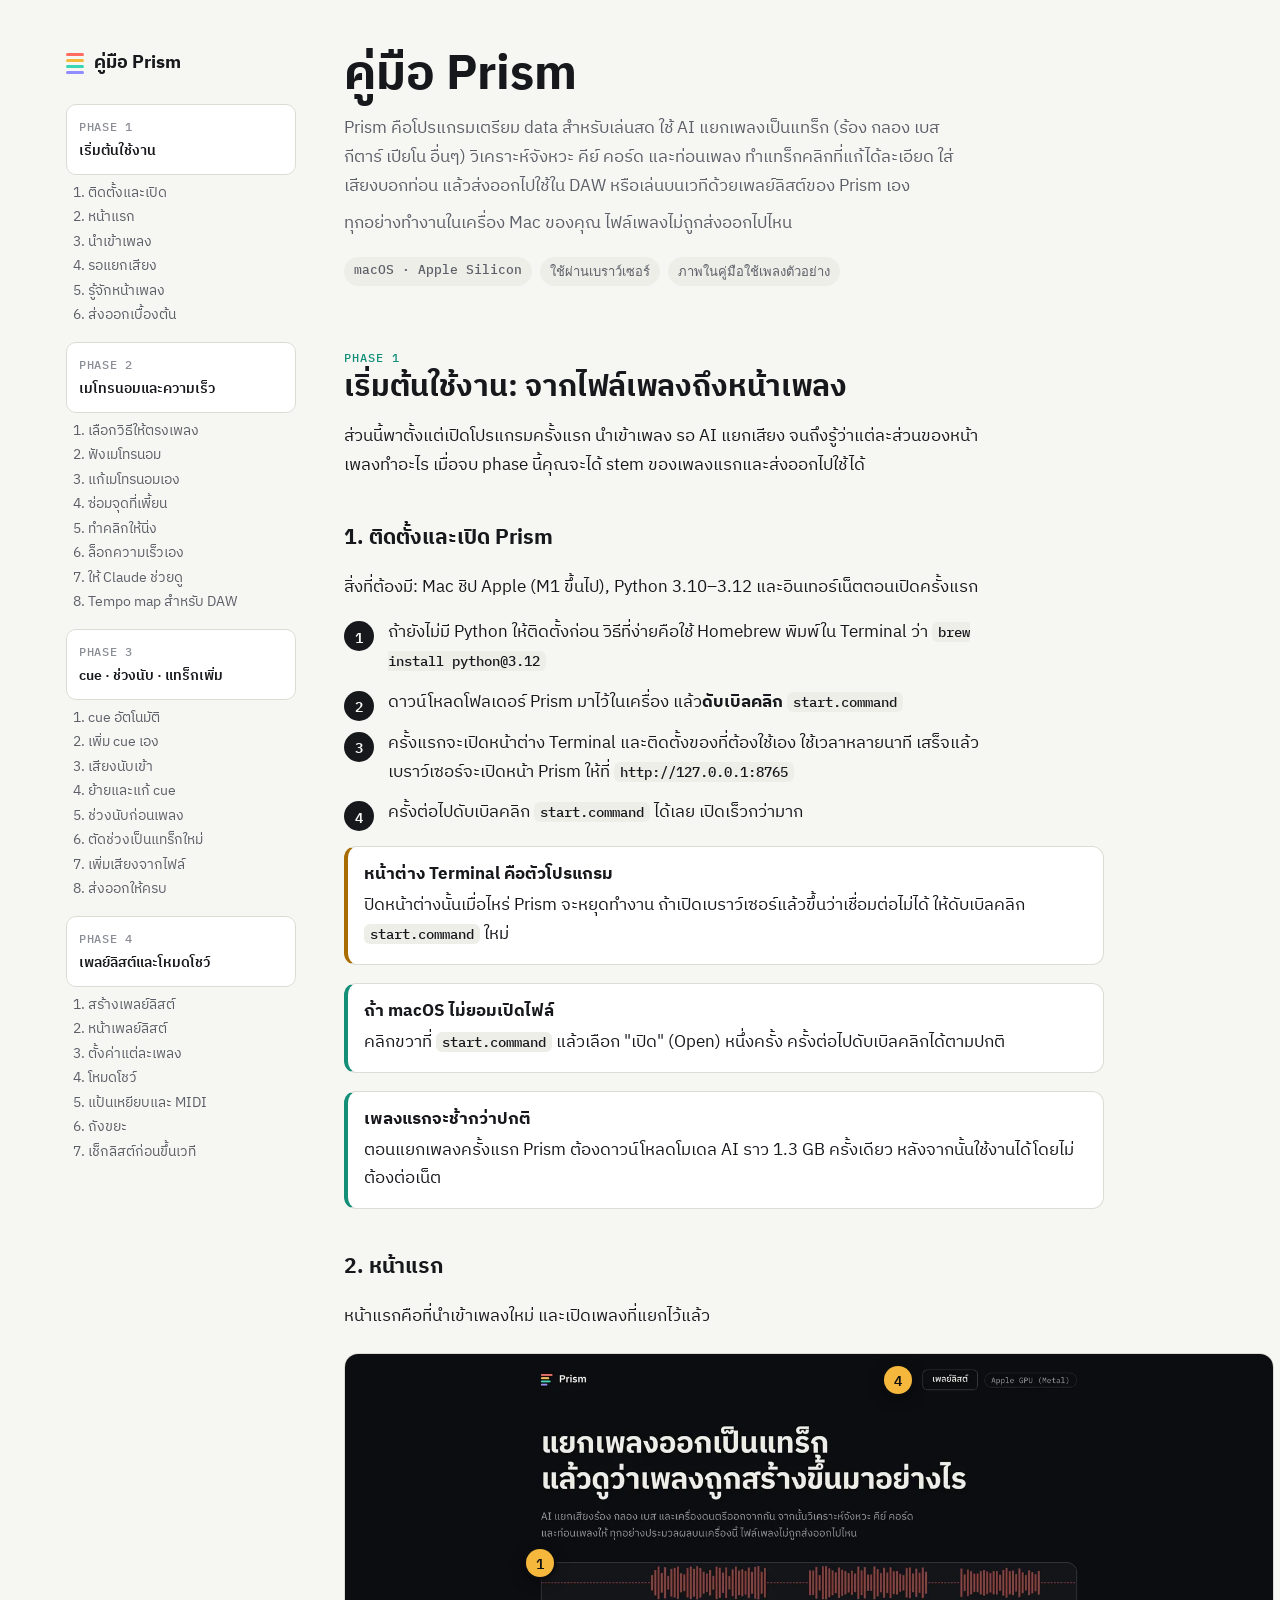
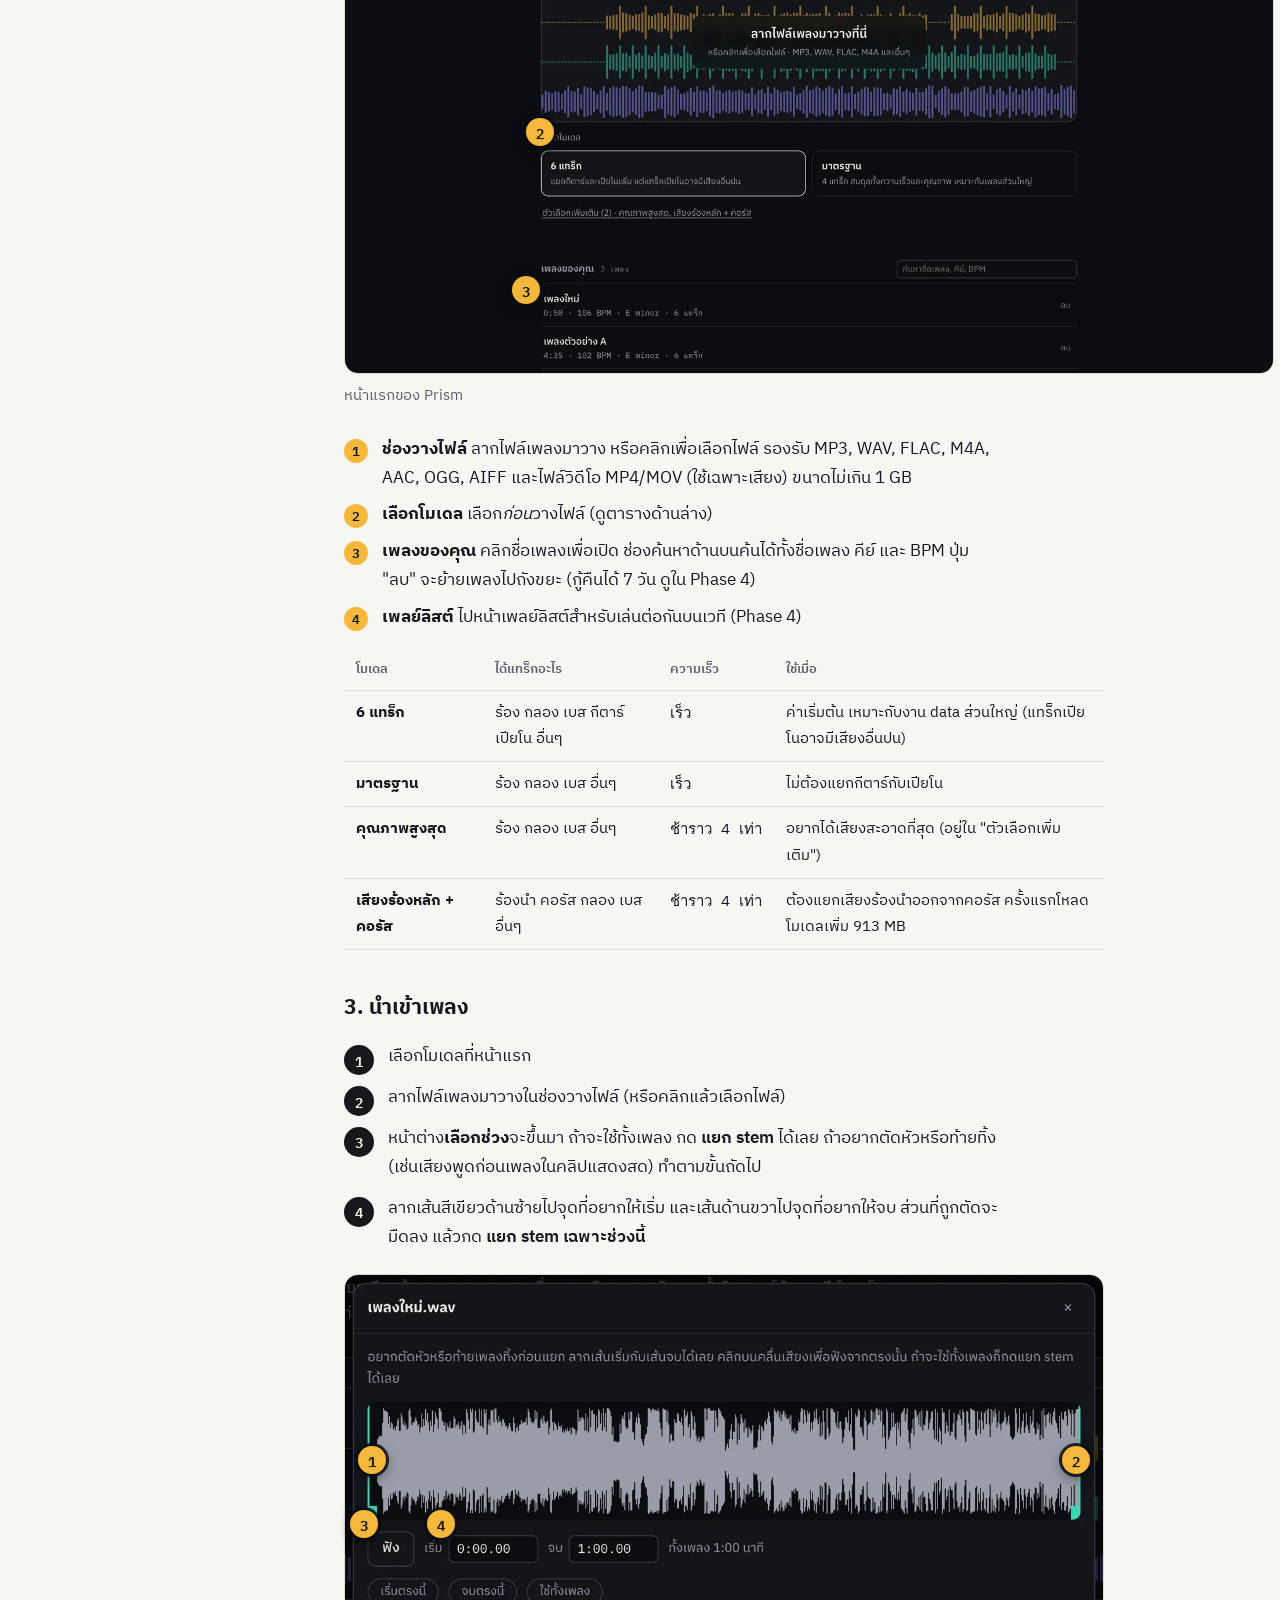
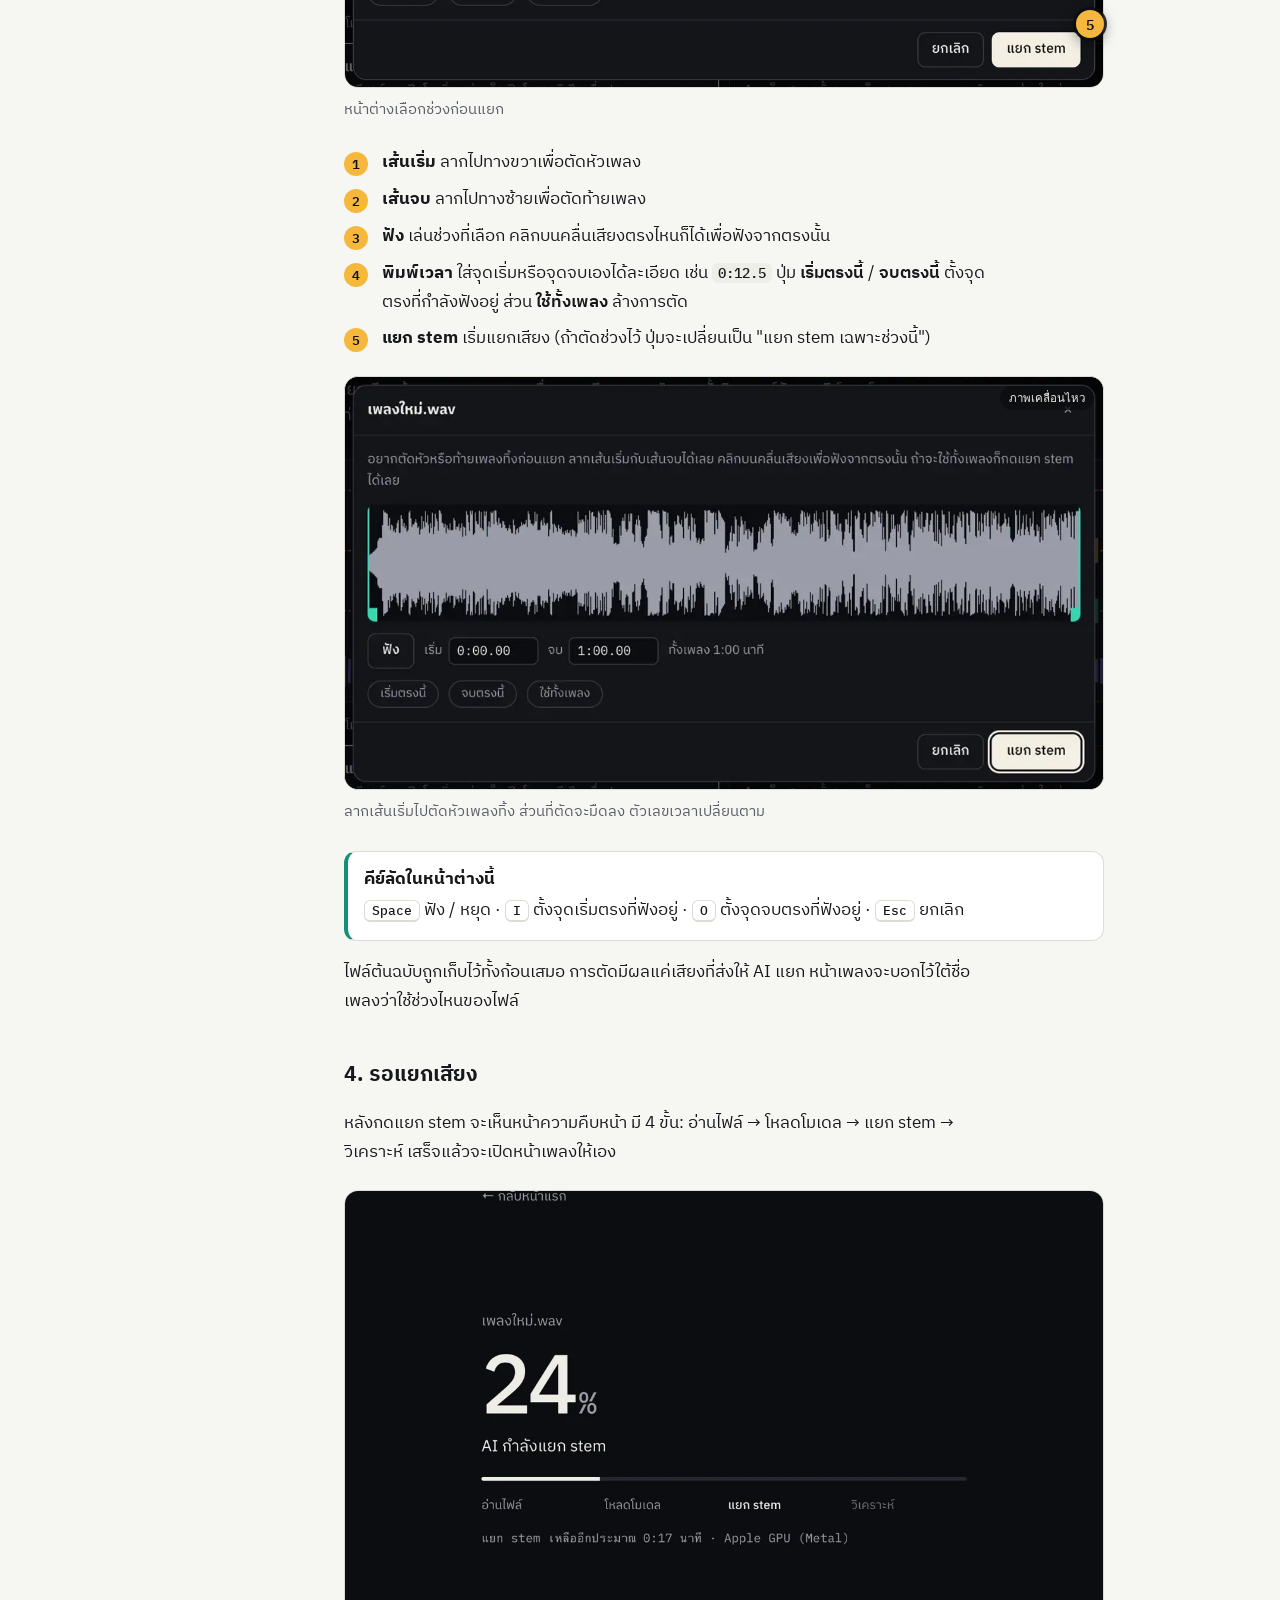
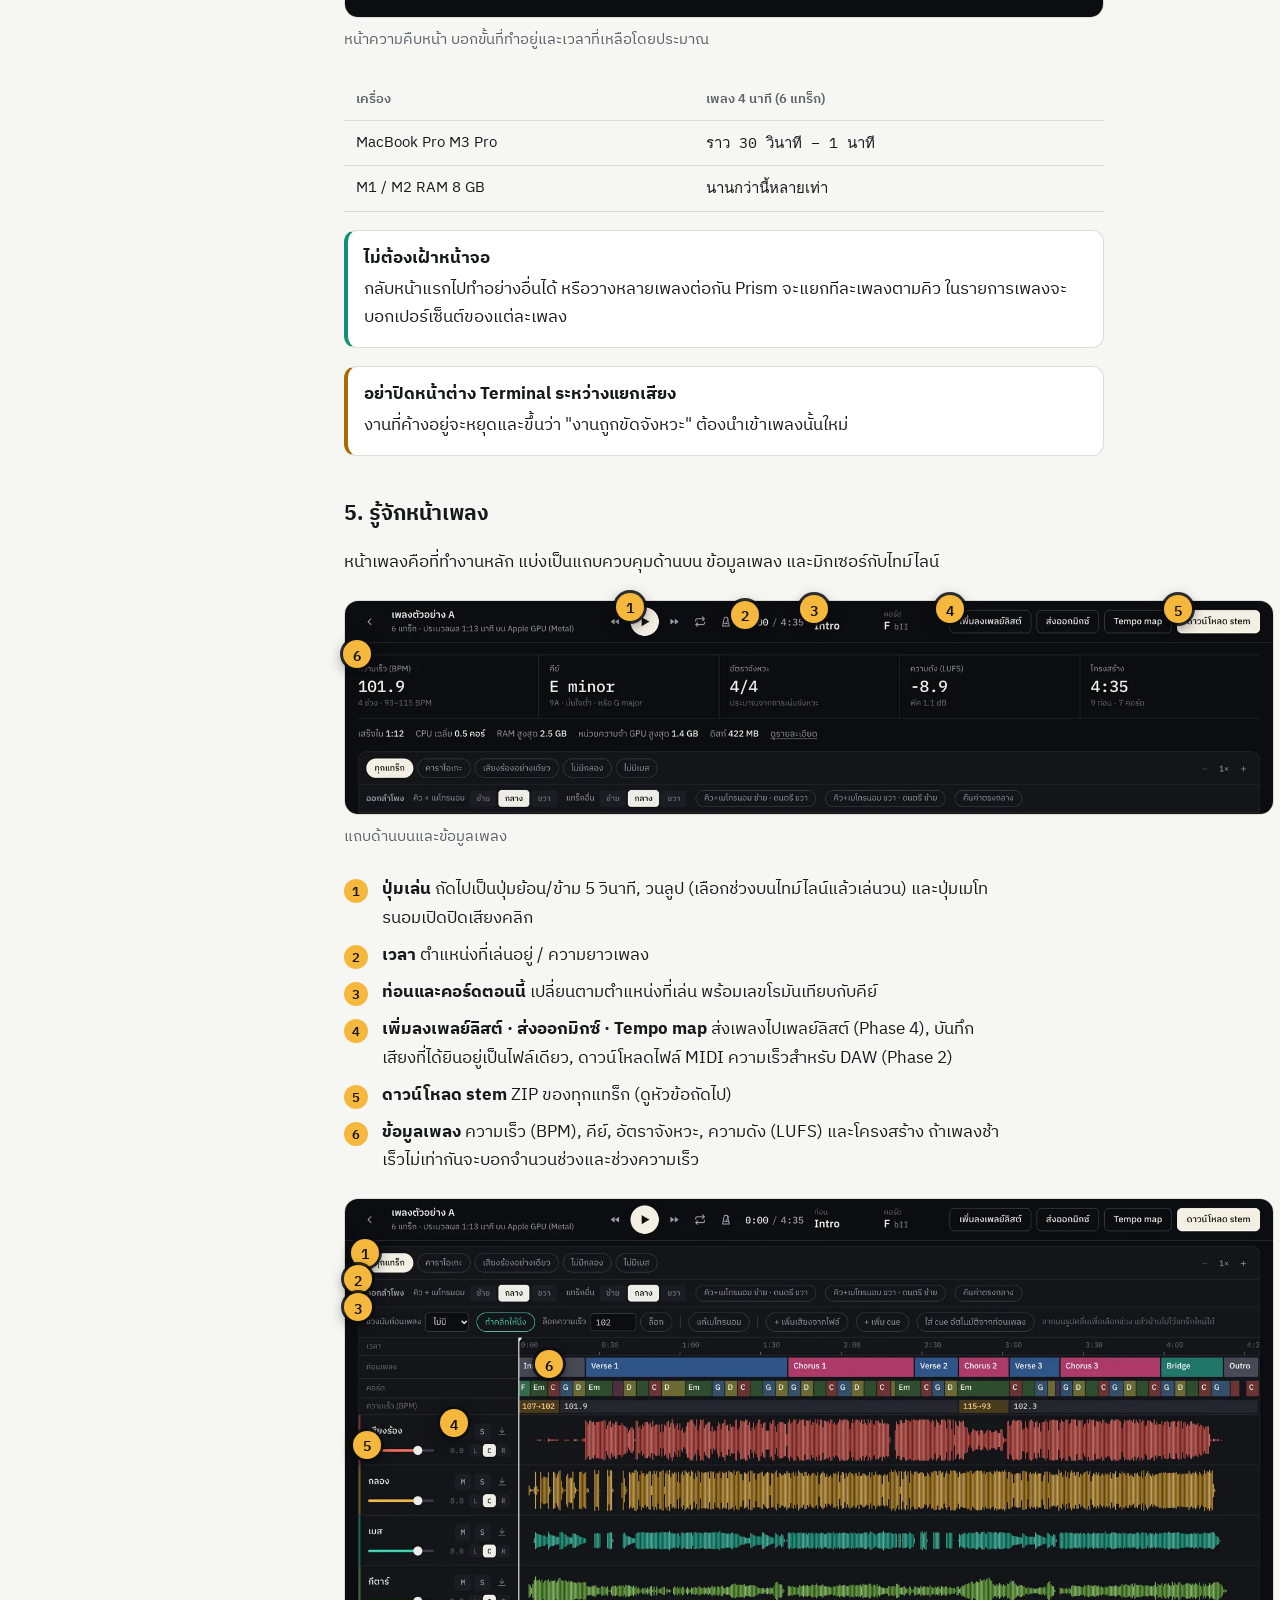
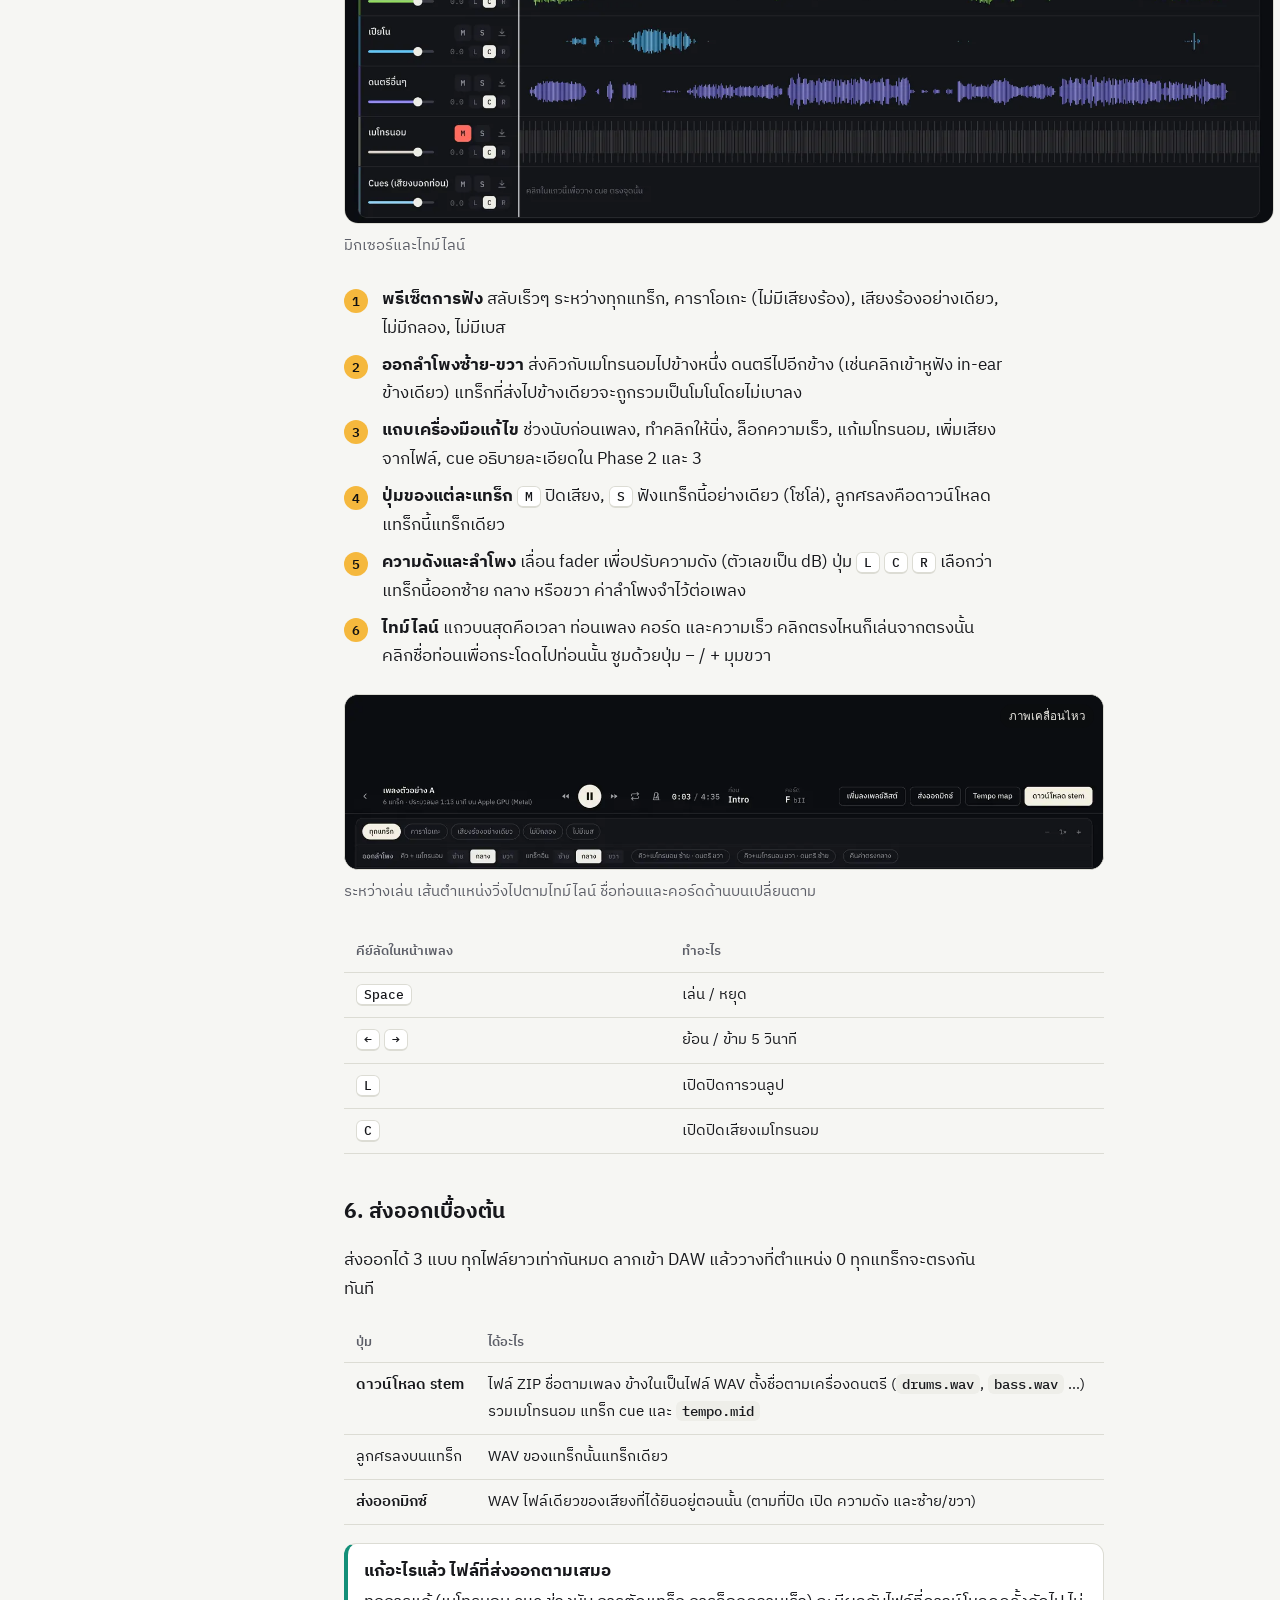
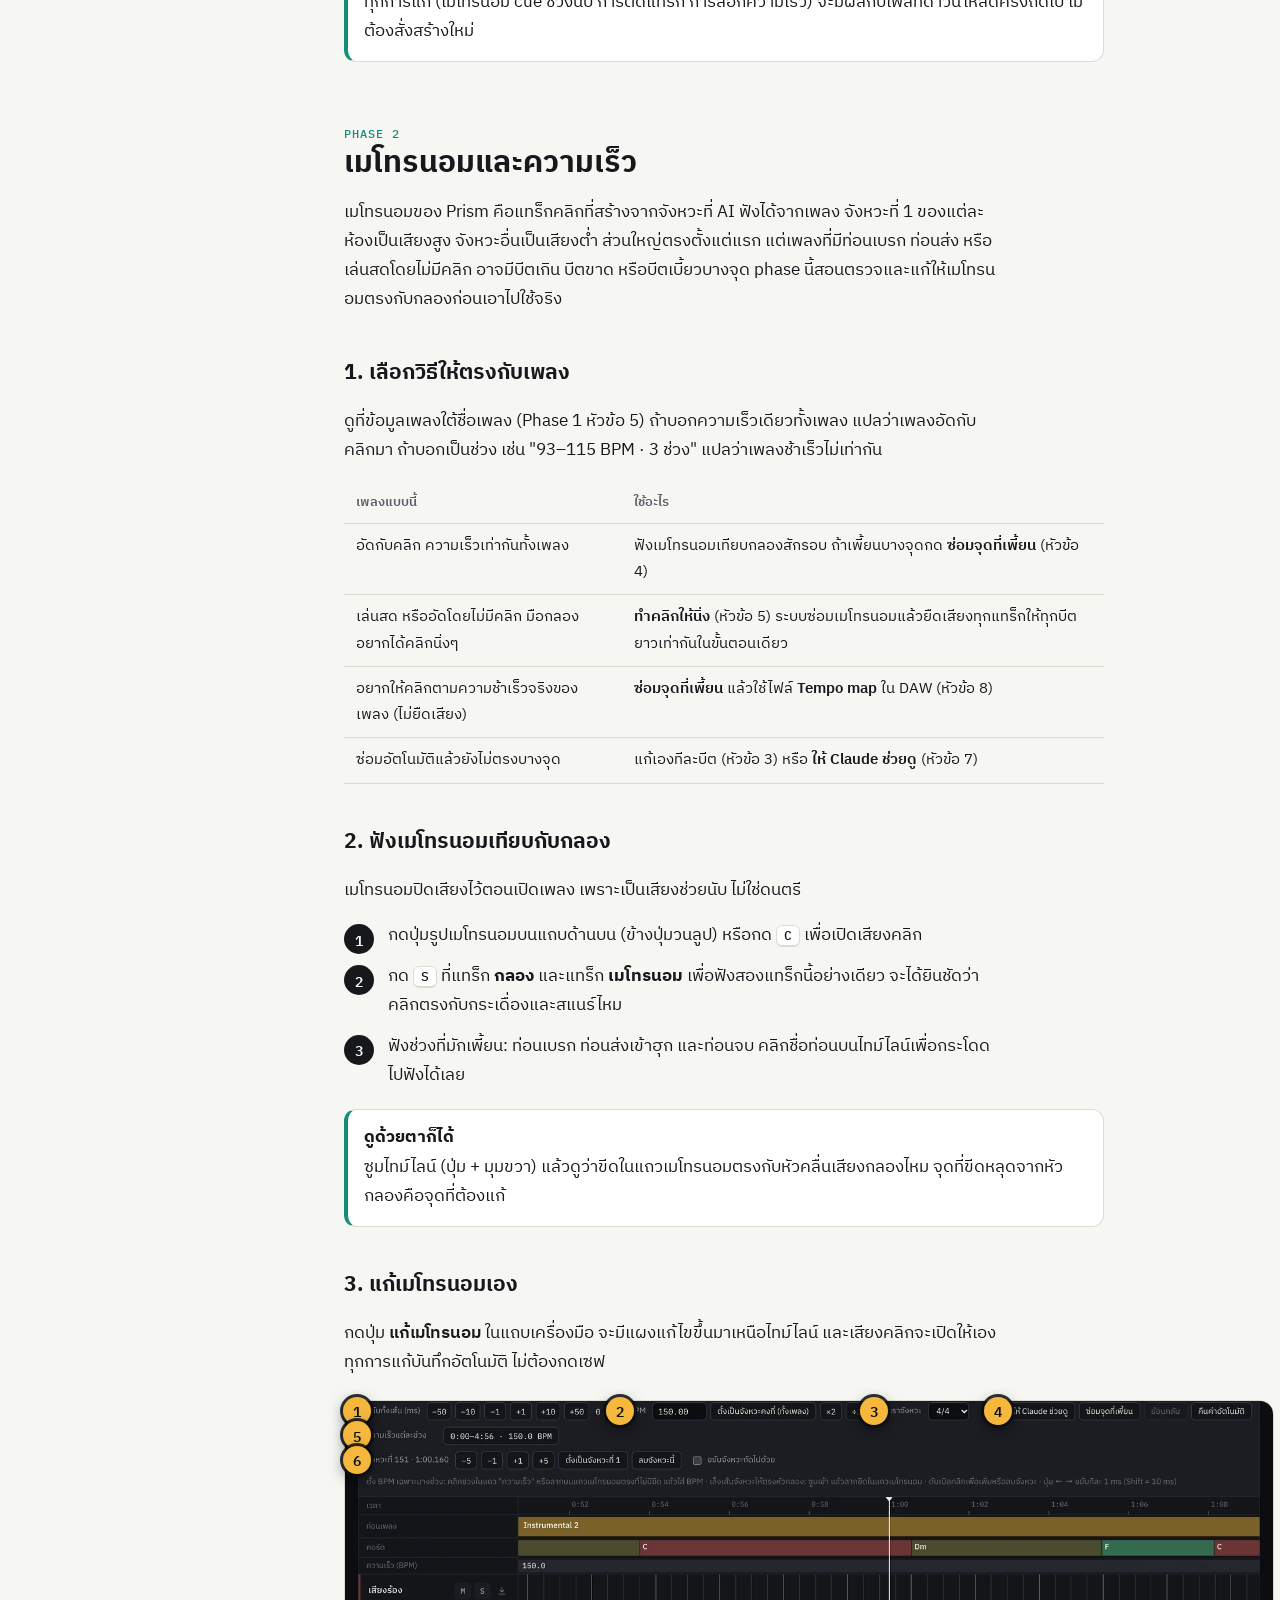
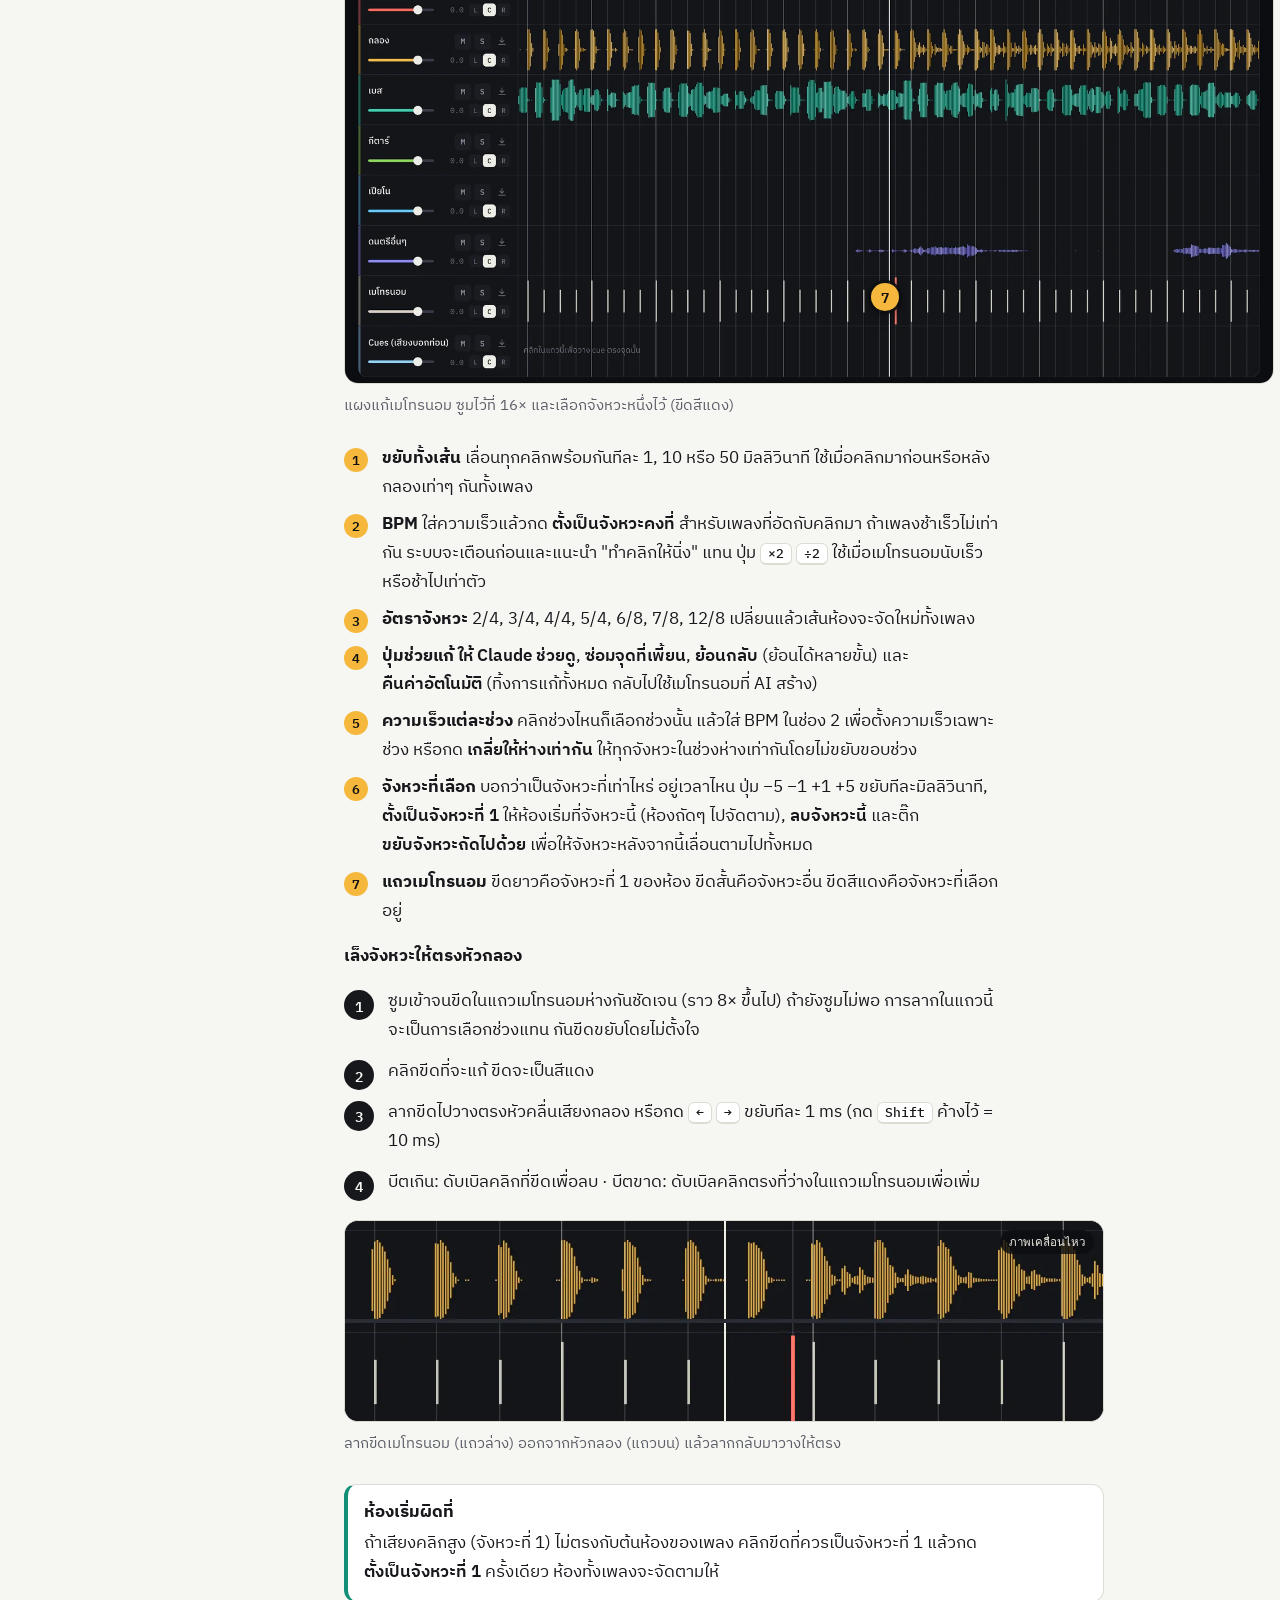
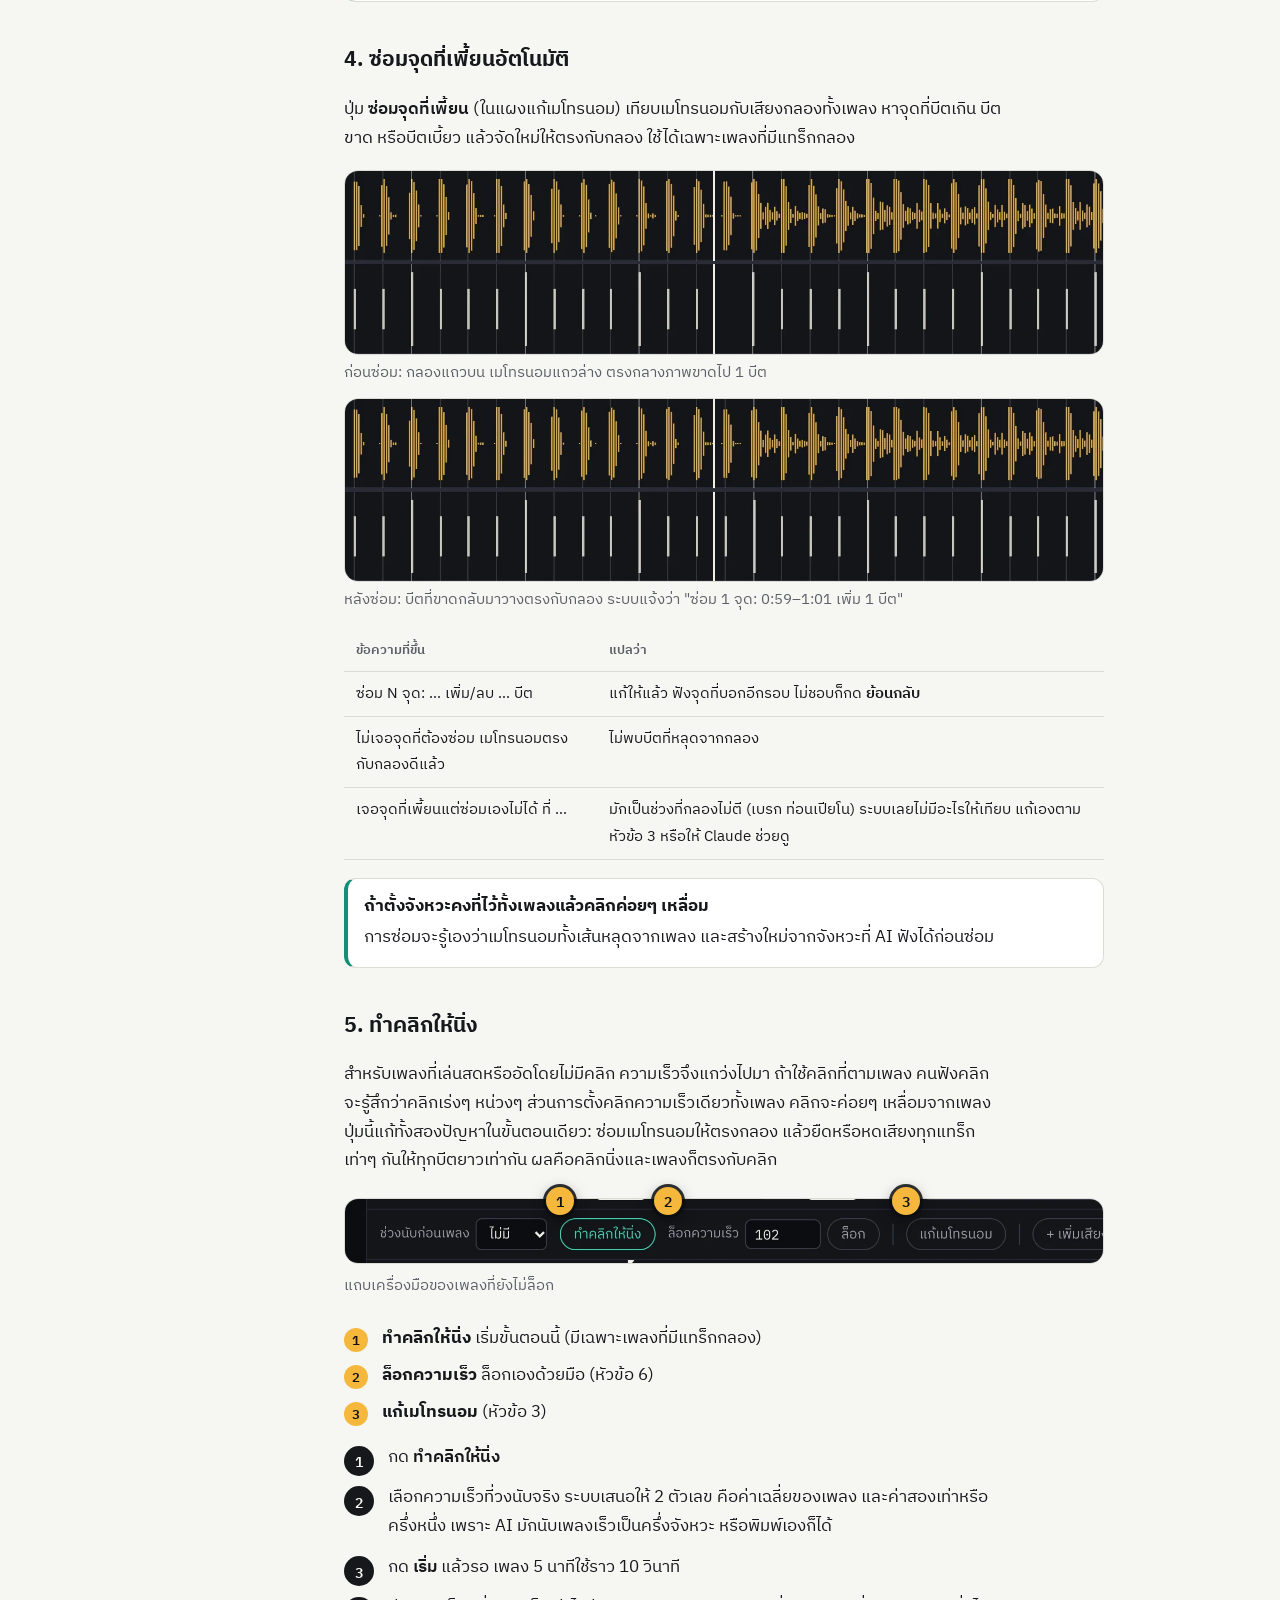
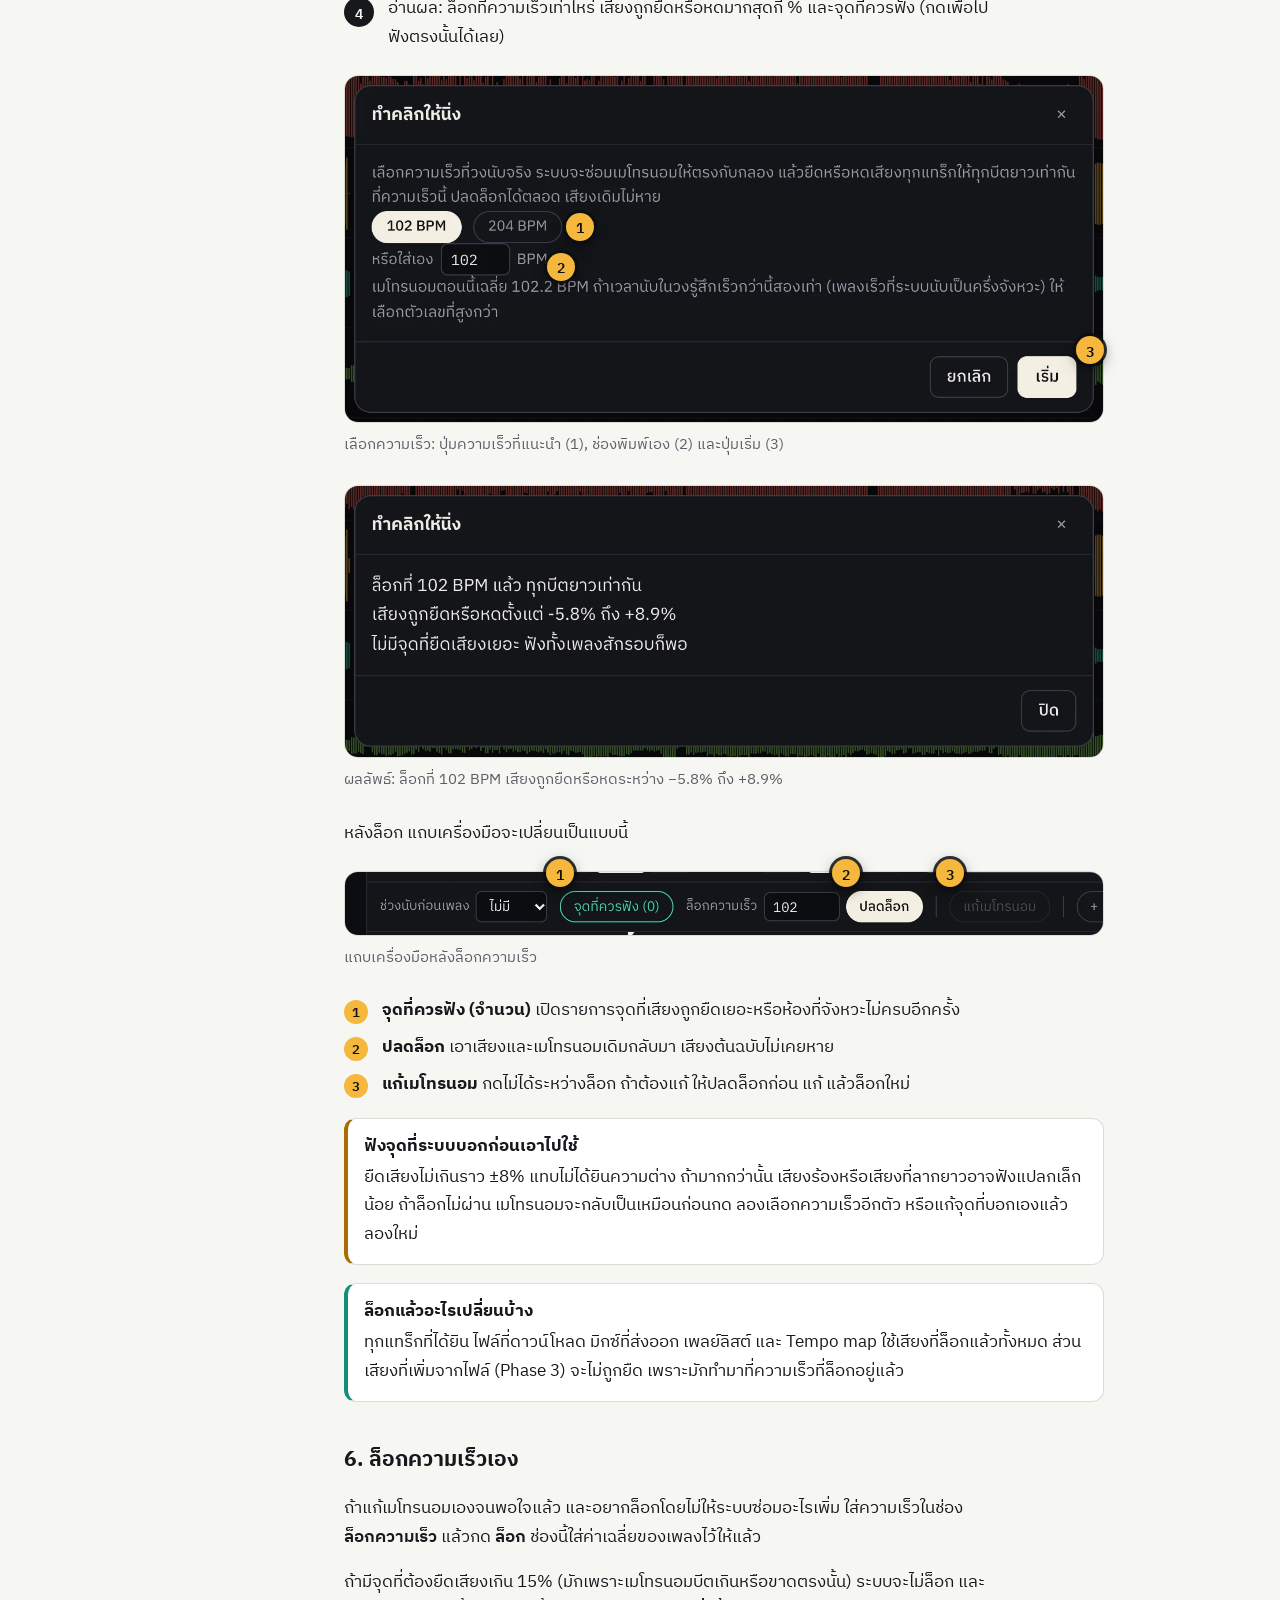
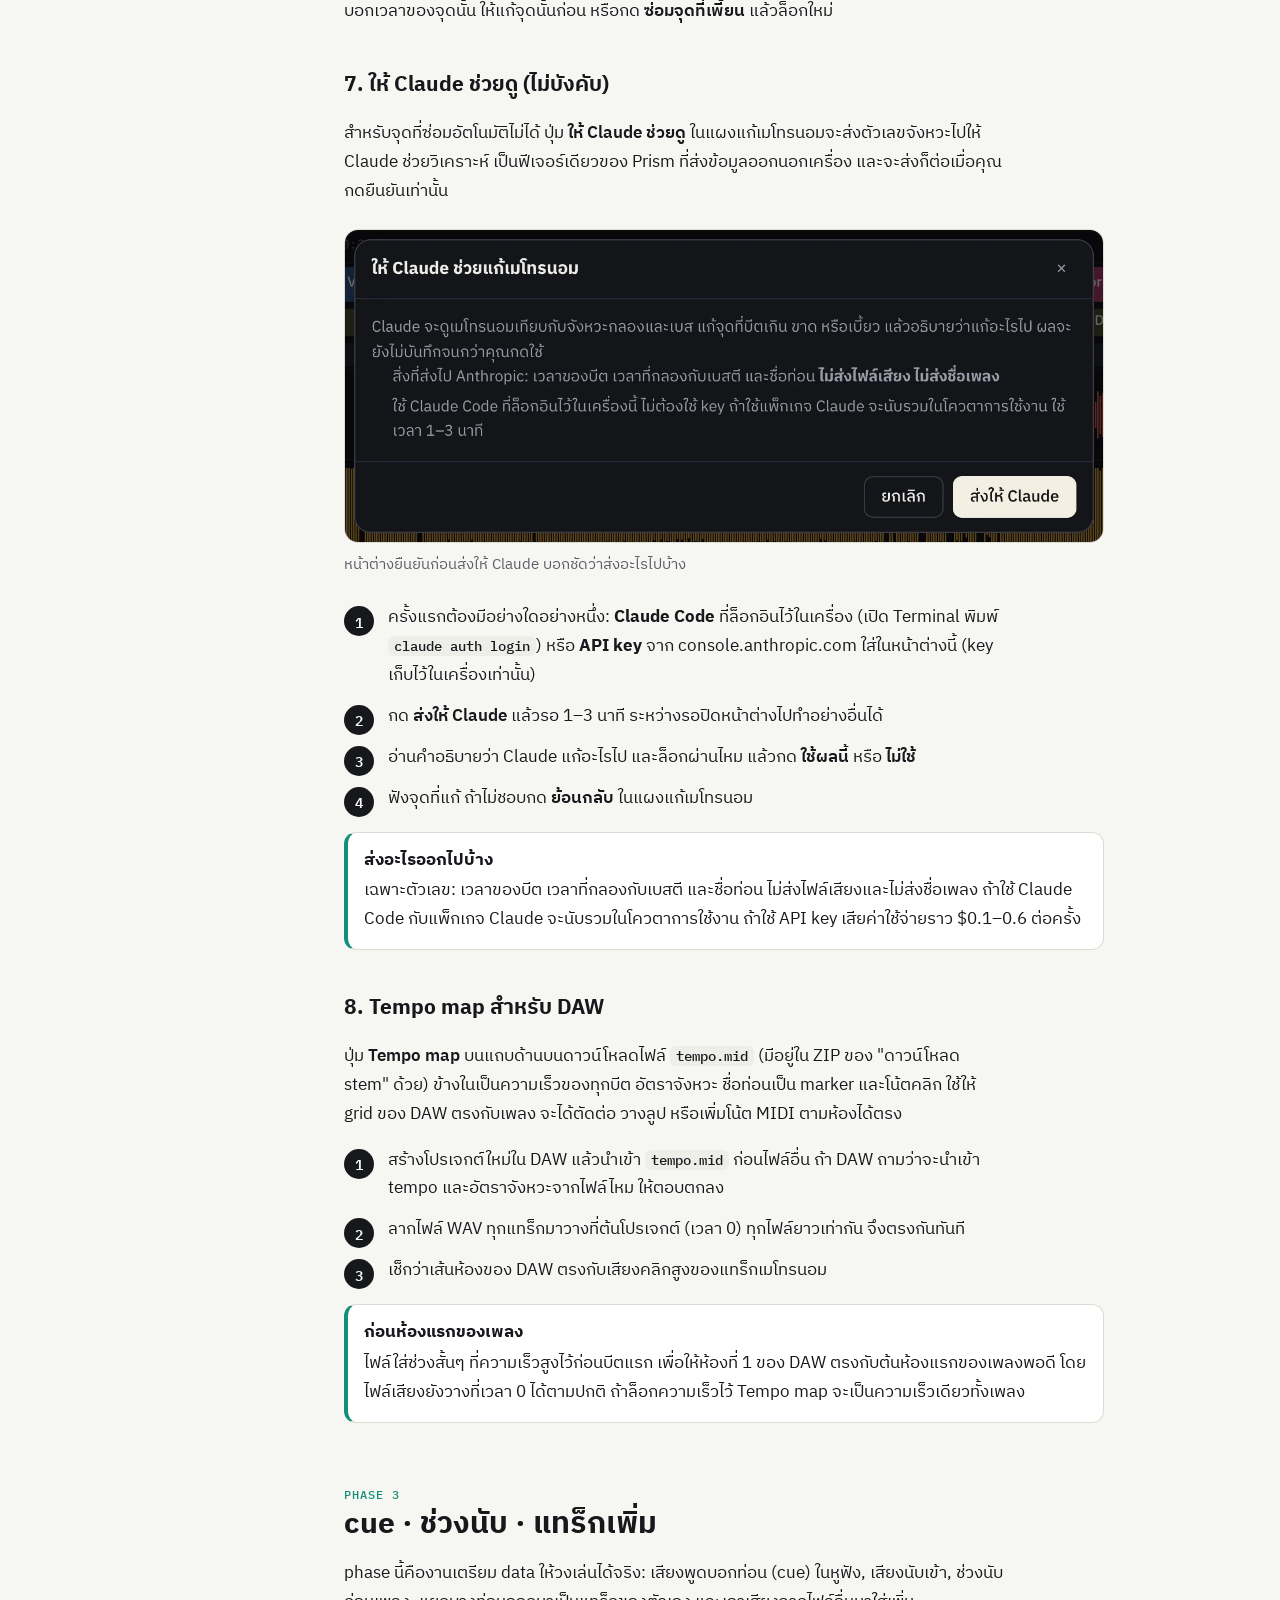
==== docs/manual/index.html @ 0d8efd5b "Add an illustrated user manual docs/manual/index.html is a Thai manual in four phases (getting start" ====
<!doctype html>
<html lang="th">
<head>
<meta charset="utf-8">
<meta name="viewport" content="width=device-width, initial-scale=1">
<title>คู่มือ Prism</title>
<meta name="claude:viewport-fit-sides" content="cover">
<link rel="preconnect" href="https://fonts.googleapis.com">
<link rel="stylesheet" href="https://fonts.googleapis.com/css2?family=IBM+Plex+Sans+Thai:wght@400;500;600;700&family=IBM+Plex+Mono:wght@400;500&display=swap">
<style>
  /* Layout: a phase rail on the left, one reading column, figures wider than the text.
     Palette borrows Prism's own stem colours so the manual looks like the app it explains. */
  :root {
    --bg: #f6f6f3; --surface: #ffffff; --raise: #eeeee9; --line: #dcdcd4;
    --fg: #17181c; --muted: #5d5f68; --faint: #8b8d96;
    --teal: #138f78; --amber: #a86c00; --red: #c63d31; --violet: #5a55d6;
    --shot-bg: #0c0d10;
    --sans: "IBM Plex Sans Thai", "Thonburi", "Noto Sans Thai", -apple-system, sans-serif;
    --mono: "IBM Plex Mono", ui-monospace, "SF Mono", Menlo, monospace;
  }
  @media (prefers-color-scheme: dark) {
    :root:not([data-theme="light"]) {
      --bg: #0c0d10; --surface: #14151a; --raise: #1b1d23; --line: #2a2c36;
      --fg: #eeece6; --muted: #a2a4b0; --faint: #70727e;
      --teal: #38d6b4; --amber: #f5b83d; --red: #ff6b5e; --violet: #8f8cff;
      color-scheme: dark;
    }
  }
  :root[data-theme="dark"] {
    --bg: #0c0d10; --surface: #14151a; --raise: #1b1d23; --line: #2a2c36;
    --fg: #eeece6; --muted: #a2a4b0; --faint: #70727e;
    --teal: #38d6b4; --amber: #f5b83d; --red: #ff6b5e; --violet: #8f8cff;
    color-scheme: dark;
  }
  * { box-sizing: border-box; }
  body { background: var(--bg); color: var(--fg); font: 400 16.5px/1.75 var(--sans); }
  a { color: var(--teal); }
  .wrap {
    display: grid; grid-template-columns: 230px minmax(0, 1fr); gap: 48px; max-width: 1180px; margin: 0 auto;
    padding-block: 40px 96px; padding-left: max(16px, env(safe-area-inset-left, 0px)); padding-right: max(16px, env(safe-area-inset-right, 0px));
  }
  nav.rail { position: sticky; top: calc(24px + env(safe-area-inset-top, 0px)); align-self: start; font-size: 14px; }
  .brand { display: flex; align-items: center; gap: 10px; font-weight: 700; font-size: 18px; margin-bottom: 24px; }
  .brand i { display: grid; gap: 3px; width: 18px; }
  .brand i b { display: block; height: 3px; border-radius: 2px; }
  .phase { display: block; padding: 10px 12px; border-radius: 10px; color: var(--muted); text-decoration: none; border: 1px solid transparent; }
  .phase strong { display: block; color: var(--fg); font-weight: 600; }
  .phase small { font: 500 11.5px var(--mono); letter-spacing: .06em; text-transform: uppercase; color: var(--faint); }
  .phase.on { background: var(--surface); border-color: var(--line); }
  .phase.soon strong { color: var(--faint); }
  .rail ol { margin: 6px 0 14px; padding-left: 22px; color: var(--muted); }
  .rail ol a { color: inherit; text-decoration: none; }
  .rail ol a:hover { color: var(--fg); }
  main { min-width: 0; max-width: 760px; }
  header.intro h1 { font-size: clamp(32px, 5vw, 48px); line-height: 1.15; margin: 0 0 12px; text-wrap: balance; }
  header.intro p { color: var(--muted); margin: 0 0 8px; max-width: 62ch; }
  .chips { display: flex; flex-wrap: wrap; gap: 8px; margin: 18px 0 0; padding: 0; list-style: none; }
  .chips li { font: 500 13px var(--mono); padding: 4px 10px; border-radius: 999px; background: var(--raise); color: var(--muted); }
  section { margin-top: 64px; }
  .eyebrow { font: 500 12px var(--mono); letter-spacing: .08em; text-transform: uppercase; color: var(--teal); margin: 0; }
  h2 { font-size: 30px; line-height: 1.25; margin: 4px 0 12px; text-wrap: balance; }
  h3 { font-size: 21px; margin: 40px 0 8px; }
  p, li { max-width: 66ch; }
  .steps { counter-reset: step; list-style: none; padding: 0; margin: 16px 0; display: grid; gap: 12px; }
  .steps > li { counter-increment: step; position: relative; padding-left: 44px; }
  .steps > li::before {
    content: counter(step); position: absolute; left: 0; top: 2px; width: 30px; height: 30px; border-radius: 50%;
    display: grid; place-items: center; background: var(--fg); color: var(--bg); font: 600 14px var(--mono);
  }
  kbd { font: 500 13px var(--mono); padding: 1px 7px; border-radius: 6px; border: 1px solid var(--line); border-bottom-width: 2px; background: var(--surface); white-space: nowrap; }
  code { font: 500 14px var(--mono); padding: 1px 6px; border-radius: 6px; background: var(--raise); }
  .ui { font-weight: 600; white-space: nowrap; }
  figure { margin: 22px 0 26px; }
  .shot { position: relative; }
  .shot img { display: block; width: 100%; height: auto; border-radius: 14px; background: var(--shot-bg); border: 1px solid var(--line); }
  .badge { position: absolute; right: 10px; top: 10px; font: 500 11.5px var(--mono); padding: 3px 9px; border-radius: 999px; background: rgba(12,13,16,.8); color: #eeece6; }
  .wide { margin-right: calc(-1 * min(180px, max(0px, (100vw - 1180px) / 2 + 120px))); }
  .mark {
    position: absolute; width: 28px; height: 28px; margin: -14px 0 0 -14px; border-radius: 50%;
    display: grid; place-items: center; font: 600 14px var(--mono); color: #111;
    background: #f5b83d; box-shadow: 0 0 0 3px rgba(12, 13, 16, .85), 0 4px 14px rgba(0, 0, 0, .5);
  }
  figcaption { margin-top: 10px; color: var(--muted); font-size: 14.5px; }
  .legend { list-style: none; padding: 0; margin: 14px 0 0; display: grid; gap: 8px; }
  .legend li { display: grid; grid-template-columns: 28px minmax(0, 1fr); gap: 10px; align-items: start; }
  .legend li > b { width: 24px; height: 24px; margin-top: 3px; border-radius: 50%; display: grid; place-items: center; font: 600 12.5px var(--mono); color: #111; background: #f5b83d; }
  .tip, .warn { margin: 18px 0; padding: 14px 16px; border-radius: 12px; border: 1px solid var(--line); background: var(--surface); }
  .tip { border-left: 4px solid var(--teal); }
  .warn { border-left: 4px solid var(--amber); }
  .tip strong, .warn strong { display: block; margin-bottom: 2px; }
  .tablewrap { overflow-x: auto; margin: 16px 0; }
  table { border-collapse: collapse; width: 100%; font-size: 15px; }
  th, td { text-align: left; padding: 9px 12px; border-bottom: 1px solid var(--line); vertical-align: top; }
  th { color: var(--muted); font-weight: 600; font-size: 13px; }
  td.num { font-family: var(--mono); white-space: nowrap; }
  .pair { display: grid; gap: 12px; }
  .pair figure { margin: 0; }
  .pair figcaption { margin-top: 6px; }
  .next { margin-top: 72px; padding: 20px 22px; border-radius: 14px; background: var(--surface); border: 1px solid var(--line); }
  .next p { margin: 4px 0 0; color: var(--muted); }
  @media (max-width: 900px) {
    .wrap { grid-template-columns: minmax(0, 1fr); gap: 24px; }
    nav.rail { position: static; }
    .rail ol { display: none; }
    .phases { display: flex; gap: 8px; overflow-x: auto; }
    .phase { flex: none; }
    .wide { margin-right: 0; }
    .mark { width: 22px; height: 22px; margin: -11px 0 0 -11px; font-size: 12px; }
  }
  @media (prefers-reduced-motion: reduce) { html { scroll-behavior: auto; } }
  html { scroll-behavior: smooth; }
</style>

</head>
<body>
<div class="wrap">
  <nav class="rail" aria-label="สารบัญ">
    <div class="brand"><i><b style="background:#ff6b5e"></b><b style="background:#f5b83d"></b><b style="background:#38d6b4"></b><b style="background:#8f8cff"></b></i>คู่มือ Prism</div>
    <div class="phases">
      <a class="phase on" href="#phase-1"><small>Phase 1</small><strong>เริ่มต้นใช้งาน</strong></a>
      <ol>
        <li><a href="#install">ติดตั้งและเปิด</a></li>
        <li><a href="#home">หน้าแรก</a></li>
        <li><a href="#import">นำเข้าเพลง</a></li>
        <li><a href="#processing">รอแยกเสียง</a></li>
        <li><a href="#studio">รู้จักหน้าเพลง</a></li>
        <li><a href="#export">ส่งออกเบื้องต้น</a></li>
      </ol>
      <a class="phase on" href="#phase-2"><small>Phase 2</small><strong>เมโทรนอมและความเร็ว</strong></a>
      <ol>
        <li><a href="#metro-which">เลือกวิธีให้ตรงเพลง</a></li>
        <li><a href="#metro-listen">ฟังเมโทรนอม</a></li>
        <li><a href="#metro-edit">แก้เมโทรนอมเอง</a></li>
        <li><a href="#metro-repair">ซ่อมจุดที่เพี้ยน</a></li>
        <li><a href="#steady">ทำคลิกให้นิ่ง</a></li>
        <li><a href="#lock">ล็อกความเร็วเอง</a></li>
        <li><a href="#claude">ให้ Claude ช่วยดู</a></li>
        <li><a href="#tempomap">Tempo map สำหรับ DAW</a></li>
      </ol>
      <a class="phase on" href="#phase-3"><small>Phase 3</small><strong>cue · ช่วงนับ · แทร็กเพิ่ม</strong></a>
      <ol>
        <li><a href="#cue-auto">cue อัตโนมัติ</a></li>
        <li><a href="#cue-add">เพิ่ม cue เอง</a></li>
        <li><a href="#cue-count">เสียงนับเข้า</a></li>
        <li><a href="#cue-edit">ย้ายและแก้ cue</a></li>
        <li><a href="#lead">ช่วงนับก่อนเพลง</a></li>
        <li><a href="#cut">ตัดช่วงเป็นแทร็กใหม่</a></li>
        <li><a href="#add">เพิ่มเสียงจากไฟล์</a></li>
        <li><a href="#export-all">ส่งออกให้ครบ</a></li>
      </ol>
      <a class="phase on" href="#phase-4"><small>Phase 4</small><strong>เพลย์ลิสต์และโหมดโชว์</strong></a>
      <ol>
        <li><a href="#pl-make">สร้างเพลย์ลิสต์</a></li>
        <li><a href="#pl-page">หน้าเพลย์ลิสต์</a></li>
        <li><a href="#pl-detail">ตั้งค่าแต่ละเพลง</a></li>
        <li><a href="#show-mode">โหมดโชว์</a></li>
        <li><a href="#show-pedal">แป้นเหยียบและ MIDI</a></li>
        <li><a href="#trash-help">ถังขยะ</a></li>
        <li><a href="#before-show">เช็กลิสต์ก่อนขึ้นเวที</a></li>
      </ol>
    </div>
  </nav>

  <main>
    <header class="intro">
      <h1>คู่มือ Prism</h1>
      <p>Prism คือโปรแกรมเตรียม data สำหรับเล่นสด ใช้ AI แยกเพลงเป็นแทร็ก (ร้อง กลอง เบส กีตาร์ เปียโน อื่นๆ) วิเคราะห์จังหวะ คีย์ คอร์ด และท่อนเพลง ทำแทร็กคลิกที่แก้ได้ละเอียด ใส่เสียงบอกท่อน แล้วส่งออกไปใช้ใน DAW หรือเล่นบนเวทีด้วยเพลย์ลิสต์ของ Prism เอง</p>
      <p>ทุกอย่างทำงานในเครื่อง Mac ของคุณ ไฟล์เพลงไม่ถูกส่งออกไปไหน</p>
      <ul class="chips"><li>macOS · Apple Silicon</li><li>ใช้ผ่านเบราว์เซอร์</li><li>ภาพในคู่มือใช้เพลงตัวอย่าง</li></ul>
    </header>

    <section id="phase-1">
      <p class="eyebrow">Phase 1</p>
      <h2>เริ่มต้นใช้งาน: จากไฟล์เพลงถึงหน้าเพลง</h2>
      <p>ส่วนนี้พาตั้งแต่เปิดโปรแกรมครั้งแรก นำเข้าเพลง รอ AI แยกเสียง จนถึงรู้ว่าแต่ละส่วนของหน้าเพลงทำอะไร เมื่อจบ phase นี้คุณจะได้ stem ของเพลงแรกและส่งออกไปใช้ได้</p>

      <h3 id="install">1. ติดตั้งและเปิด Prism</h3>
      <p>สิ่งที่ต้องมี: Mac ชิป Apple (M1 ขึ้นไป), Python 3.10–3.12 และอินเทอร์เน็ตตอนเปิดครั้งแรก</p>
      <ol class="steps">
        <li>ถ้ายังไม่มี Python ให้ติดตั้งก่อน วิธีที่ง่ายคือใช้ Homebrew พิมพ์ใน Terminal ว่า <code>brew install python@3.12</code></li>
        <li>ดาวน์โหลดโฟลเดอร์ Prism มาไว้ในเครื่อง แล้ว<strong>ดับเบิลคลิก <code>start.command</code></strong></li>
        <li>ครั้งแรกจะเปิดหน้าต่าง Terminal และติดตั้งของที่ต้องใช้เอง ใช้เวลาหลายนาที เสร็จแล้วเบราว์เซอร์จะเปิดหน้า Prism ให้ที่ <code>http://127.0.0.1:8765</code></li>
        <li>ครั้งต่อไปดับเบิลคลิก <code>start.command</code> ได้เลย เปิดเร็วกว่ามาก</li>
      </ol>
      <div class="warn"><strong>หน้าต่าง Terminal คือตัวโปรแกรม</strong>ปิดหน้าต่างนั้นเมื่อไหร่ Prism จะหยุดทำงาน ถ้าเปิดเบราว์เซอร์แล้วขึ้นว่าเชื่อมต่อไม่ได้ ให้ดับเบิลคลิก <code>start.command</code> ใหม่</div>
      <div class="tip"><strong>ถ้า macOS ไม่ยอมเปิดไฟล์</strong>คลิกขวาที่ <code>start.command</code> แล้วเลือก "เปิด" (Open) หนึ่งครั้ง ครั้งต่อไปดับเบิลคลิกได้ตามปกติ</div>
      <div class="tip"><strong>เพลงแรกจะช้ากว่าปกติ</strong>ตอนแยกเพลงครั้งแรก Prism ต้องดาวน์โหลดโมเดล AI ราว 1.3 GB ครั้งเดียว หลังจากนั้นใช้งานได้โดยไม่ต้องต่อเน็ต</div>

      <h3 id="home">2. หน้าแรก</h3>
      <p>หน้าแรกคือที่นำเข้าเพลงใหม่ และเปิดเพลงที่แยกไว้แล้ว</p>
      <figure class="wide"><div class="shot"><a href="img/home.webp" target="_blank" rel="noopener" title="เปิดภาพขนาดเต็ม"><img src="img/home.webp" width="1440" height="960" alt="หน้าแรกของ Prism" loading="lazy"></a><span class="mark" style="left:21.11%;top:33.69%" aria-hidden="true">1</span><span class="mark" style="left:21.11%;top:60.98%" aria-hidden="true">2</span><span class="mark" style="left:19.6%;top:86.5%" aria-hidden="true">3</span><span class="mark" style="left:59.6%;top:4.2%" aria-hidden="true">4</span></div><figcaption>หน้าแรกของ Prism</figcaption></figure>
      <ol class="legend">
        <li><b>1</b><span><strong>ช่องวางไฟล์</strong> ลากไฟล์เพลงมาวาง หรือคลิกเพื่อเลือกไฟล์ รองรับ MP3, WAV, FLAC, M4A, AAC, OGG, AIFF และไฟล์วิดีโอ MP4/MOV (ใช้เฉพาะเสียง) ขนาดไม่เกิน 1 GB</span></li>
        <li><b>2</b><span><strong>เลือกโมเดล</strong> เลือก<em>ก่อน</em>วางไฟล์ (ดูตารางด้านล่าง)</span></li>
        <li><b>3</b><span><strong>เพลงของคุณ</strong> คลิกชื่อเพลงเพื่อเปิด ช่องค้นหาด้านบนค้นได้ทั้งชื่อเพลง คีย์ และ BPM ปุ่ม "ลบ" จะย้ายเพลงไปถังขยะ (กู้คืนได้ 7 วัน ดูใน Phase 4)</span></li>
        <li><b>4</b><span><strong>เพลย์ลิสต์</strong> ไปหน้าเพลย์ลิสต์สำหรับเล่นต่อกันบนเวที (Phase 4)</span></li>
      </ol>
      <div class="tablewrap">
        <table>
          <thead><tr><th>โมเดล</th><th>ได้แทร็กอะไร</th><th>ความเร็ว</th><th>ใช้เมื่อ</th></tr></thead>
          <tbody>
            <tr><td><strong>6 แทร็ก</strong></td><td>ร้อง กลอง เบส กีตาร์ เปียโน อื่นๆ</td><td class="num">เร็ว</td><td>ค่าเริ่มต้น เหมาะกับงาน data ส่วนใหญ่ (แทร็กเปียโนอาจมีเสียงอื่นปน)</td></tr>
            <tr><td><strong>มาตรฐาน</strong></td><td>ร้อง กลอง เบส อื่นๆ</td><td class="num">เร็ว</td><td>ไม่ต้องแยกกีตาร์กับเปียโน</td></tr>
            <tr><td><strong>คุณภาพสูงสุด</strong></td><td>ร้อง กลอง เบส อื่นๆ</td><td class="num">ช้าราว 4 เท่า</td><td>อยากได้เสียงสะอาดที่สุด (อยู่ใน "ตัวเลือกเพิ่มเติม")</td></tr>
            <tr><td><strong>เสียงร้องหลัก + คอรัส</strong></td><td>ร้องนำ คอรัส กลอง เบส อื่นๆ</td><td class="num">ช้าราว 4 เท่า</td><td>ต้องแยกเสียงร้องนำออกจากคอรัส ครั้งแรกโหลดโมเดลเพิ่ม 913 MB</td></tr>
          </tbody>
        </table>
      </div>

      <h3 id="import">3. นำเข้าเพลง</h3>
      <ol class="steps">
        <li>เลือกโมเดลที่หน้าแรก</li>
        <li>ลากไฟล์เพลงมาวางในช่องวางไฟล์ (หรือคลิกแล้วเลือกไฟล์)</li>
        <li>หน้าต่าง<strong>เลือกช่วง</strong>จะขึ้นมา ถ้าจะใช้ทั้งเพลง กด <span class="ui">แยก stem</span> ได้เลย ถ้าอยากตัดหัวหรือท้ายทิ้ง (เช่นเสียงพูดก่อนเพลงในคลิปแสดงสด) ทำตามขั้นถัดไป</li>
        <li>ลากเส้นสีเขียวด้านซ้ายไปจุดที่อยากให้เริ่ม และเส้นด้านขวาไปจุดที่อยากให้จบ ส่วนที่ถูกตัดจะมืดลง แล้วกด <span class="ui">แยก stem เฉพาะช่วงนี้</span></li>
      </ol>
      <figure><div class="shot"><a href="img/trim.webp" target="_blank" rel="noopener" title="เปิดภาพขนาดเต็ม"><img src="img/trim.webp" width="776" height="421" alt="หน้าต่างเลือกช่วงก่อนแยก" loading="lazy"></a><span class="mark" style="left:3.74%;top:45.03%" aria-hidden="true">1</span><span class="mark" style="left:96.26%;top:45.03%" aria-hidden="true">2</span><span class="mark" style="left:2.6%;top:60.5%" aria-hidden="true">3</span><span class="mark" style="left:12.7%;top:60.5%" aria-hidden="true">4</span><span class="mark" style="left:98.2%;top:84.5%" aria-hidden="true">5</span></div><figcaption>หน้าต่างเลือกช่วงก่อนแยก</figcaption></figure>
      <ol class="legend">
        <li><b>1</b><span><strong>เส้นเริ่ม</strong> ลากไปทางขวาเพื่อตัดหัวเพลง</span></li>
        <li><b>2</b><span><strong>เส้นจบ</strong> ลากไปทางซ้ายเพื่อตัดท้ายเพลง</span></li>
        <li><b>3</b><span><strong>ฟัง</strong> เล่นช่วงที่เลือก คลิกบนคลื่นเสียงตรงไหนก็ได้เพื่อฟังจากตรงนั้น</span></li>
        <li><b>4</b><span><strong>พิมพ์เวลา</strong> ใส่จุดเริ่มหรือจุดจบเองได้ละเอียด เช่น <code>0:12.5</code> ปุ่ม <span class="ui">เริ่มตรงนี้</span> / <span class="ui">จบตรงนี้</span> ตั้งจุดตรงที่กำลังฟังอยู่ ส่วน <span class="ui">ใช้ทั้งเพลง</span> ล้างการตัด</span></li>
        <li><b>5</b><span><strong>แยก stem</strong> เริ่มแยกเสียง (ถ้าตัดช่วงไว้ ปุ่มจะเปลี่ยนเป็น "แยก stem เฉพาะช่วงนี้")</span></li>
      </ol>
      <figure class="anim"><div class="shot"><img src="img/trim-drag.webp" width="776" height="421" alt="ลากเส้นเริ่มไปตัดหัวเพลงทิ้ง ส่วนที่ตัดจะมืดลง ตัวเลขเวลาเปลี่ยนตาม" loading="lazy"><span class="badge">ภาพเคลื่อนไหว</span></div><figcaption>ลากเส้นเริ่มไปตัดหัวเพลงทิ้ง ส่วนที่ตัดจะมืดลง ตัวเลขเวลาเปลี่ยนตาม</figcaption></figure>
      <div class="tip"><strong>คีย์ลัดในหน้าต่างนี้</strong><kbd>Space</kbd> ฟัง / หยุด · <kbd>I</kbd> ตั้งจุดเริ่มตรงที่ฟังอยู่ · <kbd>O</kbd> ตั้งจุดจบตรงที่ฟังอยู่ · <kbd>Esc</kbd> ยกเลิก</div>
      <p>ไฟล์ต้นฉบับถูกเก็บไว้ทั้งก้อนเสมอ การตัดมีผลแค่เสียงที่ส่งให้ AI แยก หน้าเพลงจะบอกไว้ใต้ชื่อเพลงว่าใช้ช่วงไหนของไฟล์</p>

      <h3 id="processing">4. รอแยกเสียง</h3>
      <p>หลังกดแยก stem จะเห็นหน้าความคืบหน้า มี 4 ขั้น: อ่านไฟล์ → โหลดโมเดล → แยก stem → วิเคราะห์ เสร็จแล้วจะเปิดหน้าเพลงให้เอง</p>
      <figure><div class="shot"><a href="img/processing.webp" target="_blank" rel="noopener" title="เปิดภาพขนาดเต็ม"><img src="img/processing.webp" width="1440" height="640" alt="หน้าความคืบหน้า บอกขั้นที่ทำอยู่และเวลาที่เหลือโดยประมาณ" loading="lazy"></a></div><figcaption>หน้าความคืบหน้า บอกขั้นที่ทำอยู่และเวลาที่เหลือโดยประมาณ</figcaption></figure>
      <div class="tablewrap">
        <table>
          <thead><tr><th>เครื่อง</th><th>เพลง 4 นาที (6 แทร็ก)</th></tr></thead>
          <tbody>
            <tr><td>MacBook Pro M3 Pro</td><td class="num">ราว 30 วินาที – 1 นาที</td></tr>
            <tr><td>M1 / M2 RAM 8 GB</td><td class="num">นานกว่านี้หลายเท่า</td></tr>
          </tbody>
        </table>
      </div>
      <div class="tip"><strong>ไม่ต้องเฝ้าหน้าจอ</strong>กลับหน้าแรกไปทำอย่างอื่นได้ หรือวางหลายเพลงต่อกัน Prism จะแยกทีละเพลงตามคิว ในรายการเพลงจะบอกเปอร์เซ็นต์ของแต่ละเพลง</div>
      <div class="warn"><strong>อย่าปิดหน้าต่าง Terminal ระหว่างแยกเสียง</strong>งานที่ค้างอยู่จะหยุดและขึ้นว่า "งานถูกขัดจังหวะ" ต้องนำเข้าเพลงนั้นใหม่</div>

      <h3 id="studio">5. รู้จักหน้าเพลง</h3>
      <p>หน้าเพลงคือที่ทำงานหลัก แบ่งเป็นแถบควบคุมด้านบน ข้อมูลเพลง และมิกเซอร์กับไทม์ไลน์</p>
      <figure class="wide"><div class="shot"><a href="img/studio-top.webp" target="_blank" rel="noopener" title="เปิดภาพขนาดเต็ม"><img src="img/studio-top.webp" width="1440" height="330" alt="แถบด้านบนและข้อมูลเพลง" loading="lazy"></a><span class="mark" style="left:30.77%;top:3.03%" aria-hidden="true">1</span><span class="mark" style="left:43.13%;top:6.82%" aria-hidden="true">2</span><span class="mark" style="left:50.56%;top:4.3%" aria-hidden="true">3</span><span class="mark" style="left:65.14%;top:4.24%" aria-hidden="true">4</span><span class="mark" style="left:89.66%;top:4.24%" aria-hidden="true">5</span><span class="mark" style="left:1.39%;top:25.15%" aria-hidden="true">6</span></div><figcaption>แถบด้านบนและข้อมูลเพลง</figcaption></figure>
      <ol class="legend">
        <li><b>1</b><span><strong>ปุ่มเล่น</strong> ถัดไปเป็นปุ่มย้อน/ข้าม 5 วินาที, วนลูป (เลือกช่วงบนไทม์ไลน์แล้วเล่นวน) และปุ่มเมโทรนอมเปิดปิดเสียงคลิก</span></li>
        <li><b>2</b><span><strong>เวลา</strong> ตำแหน่งที่เล่นอยู่ / ความยาวเพลง</span></li>
        <li><b>3</b><span><strong>ท่อนและคอร์ดตอนนี้</strong> เปลี่ยนตามตำแหน่งที่เล่น พร้อมเลขโรมันเทียบกับคีย์</span></li>
        <li><b>4</b><span><strong>เพิ่มลงเพลย์ลิสต์ · ส่งออกมิกซ์ · Tempo map</strong> ส่งเพลงไปเพลย์ลิสต์ (Phase 4), บันทึกเสียงที่ได้ยินอยู่เป็นไฟล์เดียว, ดาวน์โหลดไฟล์ MIDI ความเร็วสำหรับ DAW (Phase 2)</span></li>
        <li><b>5</b><span><strong>ดาวน์โหลด stem</strong> ZIP ของทุกแทร็ก (ดูหัวข้อถัดไป)</span></li>
        <li><b>6</b><span><strong>ข้อมูลเพลง</strong> ความเร็ว (BPM), คีย์, อัตราจังหวะ, ความดัง (LUFS) และโครงสร้าง ถ้าเพลงช้าเร็วไม่เท่ากันจะบอกจำนวนช่วงและช่วงความเร็ว</span></li>
      </ol>

      <figure class="wide"><div class="shot"><a href="img/studio-mixer.webp" target="_blank" rel="noopener" title="เปิดภาพขนาดเต็ม"><img src="img/studio-mixer.webp" width="1440" height="968" alt="มิกเซอร์และไทม์ไลน์" loading="lazy"></a><span class="mark" style="left:2.29%;top:8.68%" aria-hidden="true">1</span><span class="mark" style="left:1.46%;top:12.92%" aria-hidden="true">2</span><span class="mark" style="left:1.46%;top:17.36%" aria-hidden="true">3</span><span class="mark" style="left:11.81%;top:35.91%" aria-hidden="true">4</span><span class="mark" style="left:2.5%;top:39.32%" aria-hidden="true">5</span><span class="mark" style="left:22%;top:26.5%" aria-hidden="true">6</span></div><figcaption>มิกเซอร์และไทม์ไลน์</figcaption></figure>
      <ol class="legend">
        <li><b>1</b><span><strong>พรีเซ็ตการฟัง</strong> สลับเร็วๆ ระหว่างทุกแทร็ก, คาราโอเกะ (ไม่มีเสียงร้อง), เสียงร้องอย่างเดียว, ไม่มีกลอง, ไม่มีเบส</span></li>
        <li><b>2</b><span><strong>ออกลำโพงซ้าย-ขวา</strong> ส่งคิวกับเมโทรนอมไปข้างหนึ่ง ดนตรีไปอีกข้าง (เช่นคลิกเข้าหูฟัง in-ear ข้างเดียว) แทร็กที่ส่งไปข้างเดียวจะถูกรวมเป็นโมโนโดยไม่เบาลง</span></li>
        <li><b>3</b><span><strong>แถบเครื่องมือแก้ไข</strong> ช่วงนับก่อนเพลง, ทำคลิกให้นิ่ง, ล็อกความเร็ว, แก้เมโทรนอม, เพิ่มเสียงจากไฟล์, cue อธิบายละเอียดใน Phase 2 และ 3</span></li>
        <li><b>4</b><span><strong>ปุ่มของแต่ละแทร็ก</strong> <kbd>M</kbd> ปิดเสียง, <kbd>S</kbd> ฟังแทร็กนี้อย่างเดียว (โซโล่), ลูกศรลงคือดาวน์โหลดแทร็กนี้แทร็กเดียว</span></li>
        <li><b>5</b><span><strong>ความดังและลำโพง</strong> เลื่อน fader เพื่อปรับความดัง (ตัวเลขเป็น dB) ปุ่ม <kbd>L</kbd> <kbd>C</kbd> <kbd>R</kbd> เลือกว่าแทร็กนี้ออกซ้าย กลาง หรือขวา ค่าลำโพงจำไว้ต่อเพลง</span></li>
        <li><b>6</b><span><strong>ไทม์ไลน์</strong> แถวบนสุดคือเวลา ท่อนเพลง คอร์ด และความเร็ว คลิกตรงไหนก็เล่นจากตรงนั้น คลิกชื่อท่อนเพื่อกระโดดไปท่อนนั้น ซูมด้วยปุ่ม − / + มุมขวา</span></li>
      </ol>
      <figure class="anim"><div class="shot"><img src="img/studio-play.webp" width="1440" height="330" alt="ระหว่างเล่น เส้นตำแหน่งวิ่งไปตามไทม์ไลน์ ชื่อท่อนและคอร์ดด้านบนเปลี่ยนตาม" loading="lazy"><span class="badge">ภาพเคลื่อนไหว</span></div><figcaption>ระหว่างเล่น เส้นตำแหน่งวิ่งไปตามไทม์ไลน์ ชื่อท่อนและคอร์ดด้านบนเปลี่ยนตาม</figcaption></figure>
      <div class="tablewrap">
        <table>
          <thead><tr><th>คีย์ลัดในหน้าเพลง</th><th>ทำอะไร</th></tr></thead>
          <tbody>
            <tr><td><kbd>Space</kbd></td><td>เล่น / หยุด</td></tr>
            <tr><td><kbd>←</kbd> <kbd>→</kbd></td><td>ย้อน / ข้าม 5 วินาที</td></tr>
            <tr><td><kbd>L</kbd></td><td>เปิดปิดการวนลูป</td></tr>
            <tr><td><kbd>C</kbd></td><td>เปิดปิดเสียงเมโทรนอม</td></tr>
          </tbody>
        </table>
      </div>

      <h3 id="export">6. ส่งออกเบื้องต้น</h3>
      <p>ส่งออกได้ 3 แบบ ทุกไฟล์ยาวเท่ากันหมด ลากเข้า DAW แล้ววางที่ตำแหน่ง 0 ทุกแทร็กจะตรงกันทันที</p>
      <div class="tablewrap">
        <table>
          <thead><tr><th>ปุ่ม</th><th>ได้อะไร</th></tr></thead>
          <tbody>
            <tr><td><span class="ui">ดาวน์โหลด stem</span></td><td>ไฟล์ ZIP ชื่อตามเพลง ข้างในเป็นไฟล์ WAV ตั้งชื่อตามเครื่องดนตรี (<code>drums.wav</code>, <code>bass.wav</code> …) รวมเมโทรนอม แทร็ก cue และ <code>tempo.mid</code></td></tr>
            <tr><td>ลูกศรลงบนแทร็ก</td><td>WAV ของแทร็กนั้นแทร็กเดียว</td></tr>
            <tr><td><span class="ui">ส่งออกมิกซ์</span></td><td>WAV ไฟล์เดียวของเสียงที่ได้ยินอยู่ตอนนั้น (ตามที่ปิด เปิด ความดัง และซ้าย/ขวา)</td></tr>
          </tbody>
        </table>
      </div>
      <div class="tip"><strong>แก้อะไรแล้ว ไฟล์ที่ส่งออกตามเสมอ</strong>ทุกการแก้ (เมโทรนอม cue ช่วงนับ การตัดแทร็ก การล็อกความเร็ว) จะมีผลกับไฟล์ที่ดาวน์โหลดครั้งถัดไป ไม่ต้องสั่งสร้างใหม่</div>
    </section>

    <section id="phase-2">
      <p class="eyebrow">Phase 2</p>
      <h2>เมโทรนอมและความเร็ว</h2>
      <p>เมโทรนอมของ Prism คือแทร็กคลิกที่สร้างจากจังหวะที่ AI ฟังได้จากเพลง จังหวะที่ 1 ของแต่ละห้องเป็นเสียงสูง จังหวะอื่นเป็นเสียงต่ำ ส่วนใหญ่ตรงตั้งแต่แรก แต่เพลงที่มีท่อนเบรก ท่อนส่ง หรือเล่นสดโดยไม่มีคลิก อาจมีบีตเกิน บีตขาด หรือบีตเบี้ยวบางจุด phase นี้สอนตรวจและแก้ให้เมโทรนอมตรงกับกลองก่อนเอาไปใช้จริง</p>

      <h3 id="metro-which">1. เลือกวิธีให้ตรงกับเพลง</h3>
      <p>ดูที่ข้อมูลเพลงใต้ชื่อเพลง (Phase 1 หัวข้อ 5) ถ้าบอกความเร็วเดียวทั้งเพลง แปลว่าเพลงอัดกับคลิกมา ถ้าบอกเป็นช่วง เช่น "93–115 BPM · 3 ช่วง" แปลว่าเพลงช้าเร็วไม่เท่ากัน</p>
      <div class="tablewrap">
        <table>
          <thead><tr><th>เพลงแบบนี้</th><th>ใช้อะไร</th></tr></thead>
          <tbody>
            <tr><td>อัดกับคลิก ความเร็วเท่ากันทั้งเพลง</td><td>ฟังเมโทรนอมเทียบกลองสักรอบ ถ้าเพี้ยนบางจุดกด <span class="ui">ซ่อมจุดที่เพี้ยน</span> (หัวข้อ 4)</td></tr>
            <tr><td>เล่นสด หรืออัดโดยไม่มีคลิก มือกลองอยากได้คลิกนิ่งๆ</td><td><span class="ui">ทำคลิกให้นิ่ง</span> (หัวข้อ 5) ระบบซ่อมเมโทรนอมแล้วยืดเสียงทุกแทร็กให้ทุกบีตยาวเท่ากันในขั้นตอนเดียว</td></tr>
            <tr><td>อยากให้คลิกตามความช้าเร็วจริงของเพลง (ไม่ยืดเสียง)</td><td><span class="ui">ซ่อมจุดที่เพี้ยน</span> แล้วใช้ไฟล์ <span class="ui">Tempo map</span> ใน DAW (หัวข้อ 8)</td></tr>
            <tr><td>ซ่อมอัตโนมัติแล้วยังไม่ตรงบางจุด</td><td>แก้เองทีละบีต (หัวข้อ 3) หรือ <span class="ui">ให้ Claude ช่วยดู</span> (หัวข้อ 7)</td></tr>
          </tbody>
        </table>
      </div>

      <h3 id="metro-listen">2. ฟังเมโทรนอมเทียบกับกลอง</h3>
      <p>เมโทรนอมปิดเสียงไว้ตอนเปิดเพลง เพราะเป็นเสียงช่วยนับ ไม่ใช่ดนตรี</p>
      <ol class="steps">
        <li>กดปุ่มรูปเมโทรนอมบนแถบด้านบน (ข้างปุ่มวนลูป) หรือกด <kbd>C</kbd> เพื่อเปิดเสียงคลิก</li>
        <li>กด <kbd>S</kbd> ที่แทร็ก <strong>กลอง</strong> และแทร็ก <strong>เมโทรนอม</strong> เพื่อฟังสองแทร็กนี้อย่างเดียว จะได้ยินชัดว่าคลิกตรงกับกระเดื่องและสแนร์ไหม</li>
        <li>ฟังช่วงที่มักเพี้ยน: ท่อนเบรก ท่อนส่งเข้าฮุก และท่อนจบ คลิกชื่อท่อนบนไทม์ไลน์เพื่อกระโดดไปฟังได้เลย</li>
      </ol>
      <div class="tip"><strong>ดูด้วยตาก็ได้</strong>ซูมไทม์ไลน์ (ปุ่ม + มุมขวา) แล้วดูว่าขีดในแถวเมโทรนอมตรงกับหัวคลื่นเสียงกลองไหม จุดที่ขีดหลุดจากหัวกลองคือจุดที่ต้องแก้</div>

      <h3 id="metro-edit">3. แก้เมโทรนอมเอง</h3>
      <p>กดปุ่ม <span class="ui">แก้เมโทรนอม</span> ในแถบเครื่องมือ จะมีแผงแก้ไขขึ้นมาเหนือไทม์ไลน์ และเสียงคลิกจะเปิดให้เอง ทุกการแก้บันทึกอัตโนมัติ ไม่ต้องกดเซฟ</p>
      <figure class="wide"><div class="shot"><a href="img/metro-panel.webp" target="_blank" rel="noopener" title="เปิดภาพขนาดเต็ม"><img src="img/metro-panel.webp" width="1440" height="903" alt="แผงแก้เมโทรนอม ซูมไว้ที่ 16× และเลือกจังหวะหนึ่งไว้ (ขีดสีแดง)" loading="lazy"></a><span class="mark" style="left:1.39%;top:1.79%" aria-hidden="true">1</span><span class="mark" style="left:29.72%;top:1.79%" aria-hidden="true">2</span><span class="mark" style="left:56.94%;top:1.79%" aria-hidden="true">3</span><span class="mark" style="left:70.3%;top:1.79%" aria-hidden="true">4</span><span class="mark" style="left:1.39%;top:5.99%" aria-hidden="true">5</span><span class="mark" style="left:1.39%;top:10.2%" aria-hidden="true">6</span><span class="mark" style="left:58.17%;top:85.06%" aria-hidden="true">7</span></div><figcaption>แผงแก้เมโทรนอม ซูมไว้ที่ 16× และเลือกจังหวะหนึ่งไว้ (ขีดสีแดง)</figcaption></figure>
      <ol class="legend">
        <li><b>1</b><span><strong>ขยับทั้งเส้น</strong> เลื่อนทุกคลิกพร้อมกันทีละ 1, 10 หรือ 50 มิลลิวินาที ใช้เมื่อคลิกมาก่อนหรือหลังกลองเท่าๆ กันทั้งเพลง</span></li>
        <li><b>2</b><span><strong>BPM</strong> ใส่ความเร็วแล้วกด <span class="ui">ตั้งเป็นจังหวะคงที่</span> สำหรับเพลงที่อัดกับคลิกมา ถ้าเพลงช้าเร็วไม่เท่ากัน ระบบจะเตือนก่อนและแนะนำ "ทำคลิกให้นิ่ง" แทน ปุ่ม <kbd>×2</kbd> <kbd>÷2</kbd> ใช้เมื่อเมโทรนอมนับเร็วหรือช้าไปเท่าตัว</span></li>
        <li><b>3</b><span><strong>อัตราจังหวะ</strong> 2/4, 3/4, 4/4, 5/4, 6/8, 7/8, 12/8 เปลี่ยนแล้วเส้นห้องจะจัดใหม่ทั้งเพลง</span></li>
        <li><b>4</b><span><strong>ปุ่มช่วยแก้</strong> <span class="ui">ให้ Claude ช่วยดู</span>, <span class="ui">ซ่อมจุดที่เพี้ยน</span>, <span class="ui">ย้อนกลับ</span> (ย้อนได้หลายขั้น) และ <span class="ui">คืนค่าอัตโนมัติ</span> (ทิ้งการแก้ทั้งหมด กลับไปใช้เมโทรนอมที่ AI สร้าง)</span></li>
        <li><b>5</b><span><strong>ความเร็วแต่ละช่วง</strong> คลิกช่วงไหนก็เลือกช่วงนั้น แล้วใส่ BPM ในช่อง 2 เพื่อตั้งความเร็วเฉพาะช่วง หรือกด <span class="ui">เกลี่ยให้ห่างเท่ากัน</span> ให้ทุกจังหวะในช่วงห่างเท่ากันโดยไม่ขยับขอบช่วง</span></li>
        <li><b>6</b><span><strong>จังหวะที่เลือก</strong> บอกว่าเป็นจังหวะที่เท่าไหร่ อยู่เวลาไหน ปุ่ม −5 −1 +1 +5 ขยับทีละมิลลิวินาที, <span class="ui">ตั้งเป็นจังหวะที่ 1</span> ให้ห้องเริ่มที่จังหวะนี้ (ห้องถัดๆ ไปจัดตาม), <span class="ui">ลบจังหวะนี้</span> และติ๊ก <span class="ui">ขยับจังหวะถัดไปด้วย</span> เพื่อให้จังหวะหลังจากนี้เลื่อนตามไปทั้งหมด</span></li>
        <li><b>7</b><span><strong>แถวเมโทรนอม</strong> ขีดยาวคือจังหวะที่ 1 ของห้อง ขีดสั้นคือจังหวะอื่น ขีดสีแดงคือจังหวะที่เลือกอยู่</span></li>
      </ol>
      <p><strong>เล็งจังหวะให้ตรงหัวกลอง</strong></p>
      <ol class="steps">
        <li>ซูมเข้าจนขีดในแถวเมโทรนอมห่างกันชัดเจน (ราว 8× ขึ้นไป) ถ้ายังซูมไม่พอ การลากในแถวนี้จะเป็นการเลือกช่วงแทน กันขีดขยับโดยไม่ตั้งใจ</li>
        <li>คลิกขีดที่จะแก้ ขีดจะเป็นสีแดง</li>
        <li>ลากขีดไปวางตรงหัวคลื่นเสียงกลอง หรือกด <kbd>←</kbd> <kbd>→</kbd> ขยับทีละ 1 ms (กด <kbd>Shift</kbd> ค้างไว้ = 10 ms)</li>
        <li>บีตเกิน: ดับเบิลคลิกที่ขีดเพื่อลบ · บีตขาด: ดับเบิลคลิกตรงที่ว่างในแถวเมโทรนอมเพื่อเพิ่ม</li>
      </ol>
      <figure class="anim"><div class="shot"><img src="img/beat-drag.webp" width="600" height="159" alt="ลากขีดเมโทรนอม (แถวล่าง) ออกจากหัวกลอง (แถวบน) แล้วลากกลับมาวางให้ตรง" loading="lazy"><span class="badge">ภาพเคลื่อนไหว</span></div><figcaption>ลากขีดเมโทรนอม (แถวล่าง) ออกจากหัวกลอง (แถวบน) แล้วลากกลับมาวางให้ตรง</figcaption></figure>
      <div class="tip"><strong>ห้องเริ่มผิดที่</strong>ถ้าเสียงคลิกสูง (จังหวะที่ 1) ไม่ตรงกับต้นห้องของเพลง คลิกขีดที่ควรเป็นจังหวะที่ 1 แล้วกด <span class="ui">ตั้งเป็นจังหวะที่ 1</span> ครั้งเดียว ห้องทั้งเพลงจะจัดตามให้</div>

      <h3 id="metro-repair">4. ซ่อมจุดที่เพี้ยนอัตโนมัติ</h3>
      <p>ปุ่ม <span class="ui">ซ่อมจุดที่เพี้ยน</span> (ในแผงแก้เมโทรนอม) เทียบเมโทรนอมกับเสียงกลองทั้งเพลง หาจุดที่บีตเกิน บีตขาด หรือบีตเบี้ยว แล้วจัดใหม่ให้ตรงกับกลอง ใช้ได้เฉพาะเพลงที่มีแทร็กกลอง</p>
      <div class="pair">
        <figure><div class="shot"><img src="img/repair-before.webp" width="660" height="159" alt="ก่อนซ่อม: เมโทรนอมขาดไป 1 บีต" loading="lazy"></div><figcaption>ก่อนซ่อม: กลองแถวบน เมโทรนอมแถวล่าง ตรงกลางภาพขาดไป 1 บีต</figcaption></figure>
        <figure><div class="shot"><img src="img/repair-after.webp" width="660" height="159" alt="หลังซ่อม: บีตที่ขาดกลับมาตรงกับกลอง" loading="lazy"></div><figcaption>หลังซ่อม: บีตที่ขาดกลับมาวางตรงกับกลอง ระบบแจ้งว่า "ซ่อม 1 จุด: 0:59–1:01 เพิ่ม 1 บีต"</figcaption></figure>
      </div>
      <div class="tablewrap">
        <table>
          <thead><tr><th>ข้อความที่ขึ้น</th><th>แปลว่า</th></tr></thead>
          <tbody>
            <tr><td>ซ่อม N จุด: … เพิ่ม/ลบ … บีต</td><td>แก้ให้แล้ว ฟังจุดที่บอกอีกรอบ ไม่ชอบก็กด <span class="ui">ย้อนกลับ</span></td></tr>
            <tr><td>ไม่เจอจุดที่ต้องซ่อม เมโทรนอมตรงกับกลองดีแล้ว</td><td>ไม่พบบีตที่หลุดจากกลอง</td></tr>
            <tr><td>เจอจุดที่เพี้ยนแต่ซ่อมเองไม่ได้ ที่ …</td><td>มักเป็นช่วงที่กลองไม่ตี (เบรก ท่อนเปียโน) ระบบเลยไม่มีอะไรให้เทียบ แก้เองตามหัวข้อ 3 หรือให้ Claude ช่วยดู</td></tr>
          </tbody>
        </table>
      </div>
      <div class="tip"><strong>ถ้าตั้งจังหวะคงที่ไว้ทั้งเพลงแล้วคลิกค่อยๆ เหลื่อม</strong>การซ่อมจะรู้เองว่าเมโทรนอมทั้งเส้นหลุดจากเพลง และสร้างใหม่จากจังหวะที่ AI ฟังได้ก่อนซ่อม</div>

      <h3 id="steady">5. ทำคลิกให้นิ่ง</h3>
      <p>สำหรับเพลงที่เล่นสดหรืออัดโดยไม่มีคลิก ความเร็วจึงแกว่งไปมา ถ้าใช้คลิกที่ตามเพลง คนฟังคลิกจะรู้สึกว่าคลิกเร่งๆ หน่วงๆ ส่วนการตั้งคลิกความเร็วเดียวทั้งเพลง คลิกจะค่อยๆ เหลื่อมจากเพลง ปุ่มนี้แก้ทั้งสองปัญหาในขั้นตอนเดียว: ซ่อมเมโทรนอมให้ตรงกลอง แล้วยืดหรือหดเสียงทุกแทร็กเท่าๆ กันให้ทุกบีตยาวเท่ากัน ผลคือคลิกนิ่งและเพลงก็ตรงกับคลิก</p>
      <figure><div class="shot"><a href="img/tools-before.webp" target="_blank" rel="noopener" title="เปิดภาพขนาดเต็ม"><img src="img/tools-before.webp" width="720" height="60" alt="แถบเครื่องมือของเพลงที่ยังไม่ล็อก" loading="lazy"></a><span class="mark" style="left:28.38%;top:4%" aria-hidden="true">1</span><span class="mark" style="left:42.58%;top:4%" aria-hidden="true">2</span><span class="mark" style="left:73.96%;top:4%" aria-hidden="true">3</span></div><figcaption>แถบเครื่องมือของเพลงที่ยังไม่ล็อก</figcaption></figure>
      <ol class="legend">
        <li><b>1</b><span><strong>ทำคลิกให้นิ่ง</strong> เริ่มขั้นตอนนี้ (มีเฉพาะเพลงที่มีแทร็กกลอง)</span></li>
        <li><b>2</b><span><strong>ล็อกความเร็ว</strong> ล็อกเองด้วยมือ (หัวข้อ 6)</span></li>
        <li><b>3</b><span><strong>แก้เมโทรนอม</strong> (หัวข้อ 3)</span></li>
      </ol>
      <ol class="steps">
        <li>กด <span class="ui">ทำคลิกให้นิ่ง</span></li>
        <li>เลือกความเร็วที่วงนับจริง ระบบเสนอให้ 2 ตัวเลข คือค่าเฉลี่ยของเพลง และค่าสองเท่าหรือครึ่งหนึ่ง เพราะ AI มักนับเพลงเร็วเป็นครึ่งจังหวะ หรือพิมพ์เองก็ได้</li>
        <li>กด <span class="ui">เริ่ม</span> แล้วรอ เพลง 5 นาทีใช้ราว 10 วินาที</li>
        <li>อ่านผล: ล็อกที่ความเร็วเท่าไหร่ เสียงถูกยืดหรือหดมากสุดกี่ % และจุดที่ควรฟัง (กดเพื่อไปฟังตรงนั้นได้เลย)</li>
      </ol>
      <figure><div class="shot"><a href="img/steady-choose.webp" target="_blank" rel="noopener" title="เปิดภาพขนาดเต็ม"><img src="img/steady-choose.webp" width="656" height="300" alt="เลือกความเร็ว: ปุ่มความเร็วที่แนะนำ (1), ช่องพิมพ์เอง (2) และปุ่มเริ่ม (3)" loading="lazy"></a><span class="mark" style="left:31%;top:43.6%" aria-hidden="true">1</span><span class="mark" style="left:28.5%;top:55%" aria-hidden="true">2</span><span class="mark" style="left:98.2%;top:79%" aria-hidden="true">3</span></div><figcaption>เลือกความเร็ว: ปุ่มความเร็วที่แนะนำ (1), ช่องพิมพ์เอง (2) และปุ่มเริ่ม (3)</figcaption></figure>
      <figure><div class="shot"><a href="img/steady-result.webp" target="_blank" rel="noopener" title="เปิดภาพขนาดเต็ม"><img src="img/steady-result.webp" width="656" height="235" alt="ผลลัพธ์: ล็อกที่ 102 BPM เสียงถูกยืดหรือหดระหว่าง −5.8% ถึง +8.9%" loading="lazy"></a></div><figcaption>ผลลัพธ์: ล็อกที่ 102 BPM เสียงถูกยืดหรือหดระหว่าง −5.8% ถึง +8.9%</figcaption></figure>
      <p>หลังล็อก แถบเครื่องมือจะเปลี่ยนเป็นแบบนี้</p>
      <figure><div class="shot"><a href="img/tools-after.webp" target="_blank" rel="noopener" title="เปิดภาพขนาดเต็ม"><img src="img/tools-after.webp" width="720" height="60" alt="แถบเครื่องมือหลังล็อกความเร็ว" loading="lazy"></a><span class="mark" style="left:28.38%;top:4%" aria-hidden="true">1</span><span class="mark" style="left:66.04%;top:4%" aria-hidden="true">2</span><span class="mark" style="left:79.74%;top:4%" aria-hidden="true">3</span></div><figcaption>แถบเครื่องมือหลังล็อกความเร็ว</figcaption></figure>
      <ol class="legend">
        <li><b>1</b><span><strong>จุดที่ควรฟัง (จำนวน)</strong> เปิดรายการจุดที่เสียงถูกยืดเยอะหรือห้องที่จังหวะไม่ครบอีกครั้ง</span></li>
        <li><b>2</b><span><strong>ปลดล็อก</strong> เอาเสียงและเมโทรนอมเดิมกลับมา เสียงต้นฉบับไม่เคยหาย</span></li>
        <li><b>3</b><span><strong>แก้เมโทรนอม</strong> กดไม่ได้ระหว่างล็อก ถ้าต้องแก้ ให้ปลดล็อกก่อน แก้ แล้วล็อกใหม่</span></li>
      </ol>
      <div class="warn"><strong>ฟังจุดที่ระบบบอกก่อนเอาไปใช้</strong>ยืดเสียงไม่เกินราว ±8% แทบไม่ได้ยินความต่าง ถ้ามากกว่านั้น เสียงร้องหรือเสียงที่ลากยาวอาจฟังแปลกเล็กน้อย ถ้าล็อกไม่ผ่าน เมโทรนอมจะกลับเป็นเหมือนก่อนกด ลองเลือกความเร็วอีกตัว หรือแก้จุดที่บอกเองแล้วลองใหม่</div>
      <div class="tip"><strong>ล็อกแล้วอะไรเปลี่ยนบ้าง</strong>ทุกแทร็กที่ได้ยิน ไฟล์ที่ดาวน์โหลด มิกซ์ที่ส่งออก เพลย์ลิสต์ และ Tempo map ใช้เสียงที่ล็อกแล้วทั้งหมด ส่วนเสียงที่เพิ่มจากไฟล์ (Phase 3) จะไม่ถูกยืด เพราะมักทำมาที่ความเร็วที่ล็อกอยู่แล้ว</div>

      <h3 id="lock">6. ล็อกความเร็วเอง</h3>
      <p>ถ้าแก้เมโทรนอมเองจนพอใจแล้ว และอยากล็อกโดยไม่ให้ระบบซ่อมอะไรเพิ่ม ใส่ความเร็วในช่อง <span class="ui">ล็อกความเร็ว</span> แล้วกด <span class="ui">ล็อก</span> ช่องนี้ใส่ค่าเฉลี่ยของเพลงไว้ให้แล้ว</p>
      <p>ถ้ามีจุดที่ต้องยืดเสียงเกิน 15% (มักเพราะเมโทรนอมบีตเกินหรือขาดตรงนั้น) ระบบจะไม่ล็อก และบอกเวลาของจุดนั้น ให้แก้จุดนั้นก่อน หรือกด <span class="ui">ซ่อมจุดที่เพี้ยน</span> แล้วล็อกใหม่</p>

      <h3 id="claude">7. ให้ Claude ช่วยดู (ไม่บังคับ)</h3>
      <p>สำหรับจุดที่ซ่อมอัตโนมัติไม่ได้ ปุ่ม <span class="ui">ให้ Claude ช่วยดู</span> ในแผงแก้เมโทรนอมจะส่งตัวเลขจังหวะไปให้ Claude ช่วยวิเคราะห์ เป็นฟีเจอร์เดียวของ Prism ที่ส่งข้อมูลออกนอกเครื่อง และจะส่งก็ต่อเมื่อคุณกดยืนยันเท่านั้น</p>
      <figure><div class="shot"><a href="img/claude.webp" target="_blank" rel="noopener" title="เปิดภาพขนาดเต็ม"><img src="img/claude.webp" width="656" height="270" alt="หน้าต่างยืนยันก่อนส่งให้ Claude บอกชัดว่าส่งอะไรไปบ้าง" loading="lazy"></a></div><figcaption>หน้าต่างยืนยันก่อนส่งให้ Claude บอกชัดว่าส่งอะไรไปบ้าง</figcaption></figure>
      <ol class="steps">
        <li>ครั้งแรกต้องมีอย่างใดอย่างหนึ่ง: <strong>Claude Code</strong> ที่ล็อกอินไว้ในเครื่อง (เปิด Terminal พิมพ์ <code>claude auth login</code>) หรือ <strong>API key</strong> จาก console.anthropic.com ใส่ในหน้าต่างนี้ (key เก็บไว้ในเครื่องเท่านั้น)</li>
        <li>กด <span class="ui">ส่งให้ Claude</span> แล้วรอ 1–3 นาที ระหว่างรอปิดหน้าต่างไปทำอย่างอื่นได้</li>
        <li>อ่านคำอธิบายว่า Claude แก้อะไรไป และล็อกผ่านไหม แล้วกด <span class="ui">ใช้ผลนี้</span> หรือ <span class="ui">ไม่ใช้</span></li>
        <li>ฟังจุดที่แก้ ถ้าไม่ชอบกด <span class="ui">ย้อนกลับ</span> ในแผงแก้เมโทรนอม</li>
      </ol>
      <div class="tip"><strong>ส่งอะไรออกไปบ้าง</strong>เฉพาะตัวเลข: เวลาของบีต เวลาที่กลองกับเบสตี และชื่อท่อน ไม่ส่งไฟล์เสียงและไม่ส่งชื่อเพลง ถ้าใช้ Claude Code กับแพ็กเกจ Claude จะนับรวมในโควตาการใช้งาน ถ้าใช้ API key เสียค่าใช้จ่ายราว $0.1–0.6 ต่อครั้ง</div>

      <h3 id="tempomap">8. Tempo map สำหรับ DAW</h3>
      <p>ปุ่ม <span class="ui">Tempo map</span> บนแถบด้านบนดาวน์โหลดไฟล์ <code>tempo.mid</code> (มีอยู่ใน ZIP ของ "ดาวน์โหลด stem" ด้วย) ข้างในเป็นความเร็วของทุกบีต อัตราจังหวะ ชื่อท่อนเป็น marker และโน้ตคลิก ใช้ให้ grid ของ DAW ตรงกับเพลง จะได้ตัดต่อ วางลูป หรือเพิ่มโน้ต MIDI ตามห้องได้ตรง</p>
      <ol class="steps">
        <li>สร้างโปรเจกต์ใหม่ใน DAW แล้วนำเข้า <code>tempo.mid</code> ก่อนไฟล์อื่น ถ้า DAW ถามว่าจะนำเข้า tempo และอัตราจังหวะจากไฟล์ไหม ให้ตอบตกลง</li>
        <li>ลากไฟล์ WAV ทุกแทร็กมาวางที่ต้นโปรเจกต์ (เวลา 0) ทุกไฟล์ยาวเท่ากัน จึงตรงกันทันที</li>
        <li>เช็กว่าเส้นห้องของ DAW ตรงกับเสียงคลิกสูงของแทร็กเมโทรนอม</li>
      </ol>
      <div class="tip"><strong>ก่อนห้องแรกของเพลง</strong>ไฟล์ใส่ช่วงสั้นๆ ที่ความเร็วสูงไว้ก่อนบีตแรก เพื่อให้ห้องที่ 1 ของ DAW ตรงกับต้นห้องแรกของเพลงพอดี โดยไฟล์เสียงยังวางที่เวลา 0 ได้ตามปกติ ถ้าล็อกความเร็วไว้ Tempo map จะเป็นความเร็วเดียวทั้งเพลง</div>
    </section>

    <section id="phase-3">
      <p class="eyebrow">Phase 3</p>
      <h2>cue · ช่วงนับ · แทร็กเพิ่ม</h2>
      <p>phase นี้คืองานเตรียม data ให้วงเล่นได้จริง: เสียงพูดบอกท่อน (cue) ในหูฟัง, เสียงนับเข้า, ช่วงนับก่อนเพลง, แยกบางท่อนออกมาเป็นแทร็กของตัวเอง และเอาเสียงจากไฟล์อื่นมาใส่เพิ่ม</p>
      <p>cue ทั้งหมดอยู่ในแทร็ก <strong>Cues (เสียงบอกท่อน)</strong> แถวล่างสุดของไทม์ไลน์ เป็นเสียงพูดภาษาไทยหรืออังกฤษที่ Mac สร้างให้ในเครื่อง ไม่ต้องต่อเน็ต</p>

      <h3 id="cue-auto">1. ใส่ cue อัตโนมัติจากท่อนเพลง</h3>
      <p>วิธีเร็วที่สุด: กด <span class="ui">ใส่ cue อัตโนมัติจากท่อนเพลง</span> ระบบจะใส่ cue ก่อนเข้าทุกท่อน 1 ห้อง เช่น "เวิร์สสอง", "ฮุกหนึ่ง", "ท่อนส่ง", "ดนตรี สอง" ตามท่อนที่ AI แบ่งไว้</p>
      <figure class="wide"><div class="shot"><a href="img/cue-auto.webp" target="_blank" rel="noopener" title="เปิดภาพขนาดเต็ม"><img src="img/cue-auto.webp" width="1440" height="768" alt="กดครั้งเดียวได้ cue 13 จุด ป้ายสีน้ำเงินในแถว Cues คือ cue แต่ละจุด เส้นตั้งคือเวลาที่เริ่มพูด" loading="lazy"></a><span class="mark" style="left:60.68%;top:-4.41%" aria-hidden="true">1</span><span class="mark" style="left:54.13%;top:-4.41%" aria-hidden="true">2</span></div><figcaption>กดครั้งเดียวได้ cue 13 จุด ป้ายสีน้ำเงินในแถว Cues คือ cue แต่ละจุด เส้นตั้งคือเวลาที่เริ่มพูด</figcaption></figure>
      <ol class="legend">
        <li><b>1</b><span><strong>ใส่ cue อัตโนมัติจากท่อนเพลง</strong> กดซ้ำได้ จะแทนที่ cue อัตโนมัติชุดเดิม ส่วน cue ที่ใส่เองยังอยู่</span></li>
        <li><b>2</b><span><strong>+ เพิ่ม cue</strong> เปิดหน้าต่างเลือก cue ที่ตำแหน่งที่เล่นอยู่ ถัดไปเป็น <span class="ui">ย้อน cue</span> และ <span class="ui">ล้าง cue ทั้งหมด</span> (กดสองครั้งเพื่อยืนยัน)</span></li>
      </ol>
      <div class="tip"><strong>ชื่อท่อนผิด cue ก็ผิดตาม</strong>AI แบ่งท่อนได้ใกล้เคียง แต่ไม่ได้ถูกทุกเพลง ฟังทั้งเพลงหนึ่งรอบ แล้วแก้ cue ที่ไม่ตรงตามหัวข้อ 4</div>

      <h3 id="cue-add">2. เพิ่ม cue เอง</h3>
      <ol class="steps">
        <li>คลิกในแถว <strong>Cues</strong> ตรงจุดที่วงเข้าท่อนนั้น (หรือกด <span class="ui">+ เพิ่ม cue</span> เพื่อใช้ตำแหน่งที่เล่นอยู่)</li>
        <li>เลือกหมวด แล้วคลิกคำที่ต้องการเพื่อฟังตัวอย่าง</li>
        <li>เลือกว่าจะให้พูด<strong>ก่อนจุดนั้นเท่าไหร่</strong> ค่าเริ่มต้นคือก่อน 1 ห้อง วงจะได้ยินก่อนเข้าท่อนพอดี</li>
        <li>กด <span class="ui">ใส่ cue</span> (หรือดับเบิลคลิกคำนั้นเพื่อใส่ทันที)</li>
      </ol>
      <figure class="wide"><div class="shot"><a href="img/cue-picker.webp" target="_blank" rel="noopener" title="เปิดภาพขนาดเต็ม"><img src="img/cue-picker.webp" width="1440" height="229" alt="หน้าต่างเพิ่ม cue เปิดอยู่ที่หมวด &quot;ความดังและการเล่น&quot;" loading="lazy"></a><span class="mark" style="left:7.1%;top:14.01%" aria-hidden="true">1</span><span class="mark" style="left:16.92%;top:14.01%" aria-hidden="true">2</span><span class="mark" style="left:1.39%;top:30.61%" aria-hidden="true">3</span><span class="mark" style="left:1.39%;top:48.08%" aria-hidden="true">4</span><span class="mark" style="left:36.79%;top:14.01%" aria-hidden="true">5</span><span class="mark" style="left:86.99%;top:83.88%" aria-hidden="true">6</span></div><figcaption>หน้าต่างเพิ่ม cue เปิดอยู่ที่หมวด &quot;ความดังและการเล่น&quot;</figcaption></figure>
      <ol class="legend">
        <li><b>1</b><span><strong>ที่เวลา</strong> จุดที่คลิก แก้ตัวเลขได้ (วินาที)</span></li>
        <li><b>2</b><span><strong>วาง</strong> ตรงจุดนี้ / ก่อนจุดนี้ 2 จังหวะ / ก่อน 1 ห้อง / ก่อน 2 ห้อง และติ๊ก <span class="ui">ชิดจังหวะ</span> ให้ cue เริ่มตรงบีตพอดี</span></li>
        <li><b>3</b><span><strong>หมวด</strong> ท่อนเพลง, เครื่องดนตรีเข้า-ออก, ความดังและการเล่น, การวนและการจบ, คีย์และจังหวะ, คำนับและคำสั้น, นับเข้า และ <strong>พิมพ์เอง</strong> (พิมพ์ประโยคอะไรก็ได้ เช่น "ท่อนแร็พของเจ") ช่องค้นหาด้านขวาค้นได้ทั้งไทยและอังกฤษ</span></li>
        <li><b>4</b><span><strong>คำในหมวด</strong> คำไทยตัวหนา คำอังกฤษตัวจาง ทั้งหมดมี 135 คำ</span></li>
        <li><b>5</b><span><strong>เสียง</strong> เลือกเสียงผู้พูด (ไทย: กันยา, อังกฤษ: หลายเสียงตามที่มีใน Mac) โปรแกรมจำเสียงที่เลือกล่าสุดไว้</span></li>
        <li><b>6</b><span><strong>ฟังเสียง</strong> ฟังก่อนใส่ และ <strong>ใส่ cue</strong></span></li>
      </ol>

      <h3 id="cue-count">3. เสียงนับเข้า</h3>
      <p>หมวด <strong>นับเข้า</strong> พูดตัวเลขบนบีตของเมโทรนอมก่อนจุดที่เลือก ให้คลิกตรง<strong>จังหวะที่วงเข้า</strong> ระบบนับบนจังหวะก่อนหน้านั้นเอง และถ้าแก้เมโทรนอมทีหลัง เสียงนับจะย้ายตามบีตใหม่ให้</p>
      <figure class="wide"><div class="shot"><a href="img/cue-count.webp" target="_blank" rel="noopener" title="เปิดภาพขนาดเต็ม"><img src="img/cue-count.webp" width="1440" height="193" alt="รูปแบบการนับเข้า 7 แบบ" loading="lazy"></a></div><figcaption>รูปแบบการนับเข้า 7 แบบ</figcaption></figure>
      <div class="tablewrap">
        <table>
          <thead><tr><th>แบบ</th><th>ได้ยิน</th></tr></thead>
          <tbody>
            <tr><td>นับ 1 ห้องเต็ม</td><td>1 2 3 4</td></tr>
            <tr><td>นับ 2 ห้อง</td><td>1 · 2 · / 1 2 3 4</td></tr>
            <tr><td>นับครึ่งห้องท้าย</td><td>3 4</td></tr>
            <tr><td>นับแล้วบอกพร้อม-ไป</td><td>1 2 พร้อม ไป</td></tr>
            <tr><td>นับเว้น 1, 2 หรือ 3 จังหวะ</td><td>สำหรับเพลงเร็ว เช่น 1 · 2 · 3 · 4 ·</td></tr>
          </tbody>
        </table>
      </div>

      <h3 id="cue-edit">4. ย้าย ฟัง และลบ cue</h3>
      <p>คลิกป้าย cue ในแถว Cues จะมีแผงแก้ cue นั้นขึ้นมา</p>
      <figure class="wide"><div class="shot"><a href="img/cue-selected.webp" target="_blank" rel="noopener" title="เปิดภาพขนาดเต็ม"><img src="img/cue-selected.webp" width="1440" height="851" alt="เลือก cue &quot;ดนตรี หนึ่ง&quot; ไว้ ป้ายที่เลือกเป็นสีขาว" loading="lazy"></a><span class="mark" style="left:9.35%;top:5.18%" aria-hidden="true">1</span><span class="mark" style="left:16.71%;top:5.18%" aria-hidden="true">2</span><span class="mark" style="left:44.65%;top:5.18%" aria-hidden="true">3</span><span class="mark" style="left:83.74%;top:5.18%" aria-hidden="true">4</span><span class="mark" style="left:25.39%;top:94.72%" aria-hidden="true">5</span></div><figcaption>เลือก cue &quot;ดนตรี หนึ่ง&quot; ไว้ ป้ายที่เลือกเป็นสีขาว</figcaption></figure>
      <ol class="legend">
        <li><b>1</b><span><strong>เวลา</strong> พิมพ์เวลาเริ่มพูดได้ละเอียดถึงมิลลิวินาที</span></li>
        <li><b>2</b><span><strong>ขยับ</strong> ทีละ 1 จังหวะ หรือทีละ 1 / 10 ms</span></li>
        <li><b>3</b><span><strong>เสียง</strong> เปลี่ยนเสียงผู้พูดเฉพาะ cue นี้</span></li>
        <li><b>4</b><span><strong>ฟังเสียง · ลบ cue นี้ · ปิด</strong></span></li>
        <li><b>5</b><span><strong>ป้าย cue</strong> ลากไปซ้ายขวาเพื่อย้าย จะชิดบีตให้เอง (กด <kbd>Alt</kbd> ค้างไว้เพื่อวางอิสระ) กด <kbd>Delete</kbd> เพื่อลบ cue ที่เลือก</span></li>
      </ol>

      <h3 id="lead">5. ช่วงนับก่อนเพลง</h3>
      <p>ถ้าเพลงเริ่มพร้อมกันทั้งวงตั้งแต่วินาทีแรก นักดนตรีจะไม่มีเวลานับ เลือก <span class="ui">ช่วงนับก่อนเพลง</span> 1, 2, 3, 4 หรือ 8 ห้อง ระบบจะเติมความเงียบไว้หน้าเพลงทุกแทร็ก ใส่เสียงนับเข้าให้ และเปิดเสียงเมโทรนอม</p>
      <figure class="wide"><div class="shot"><a href="img/lead-in.webp" target="_blank" rel="noopener" title="เปิดภาพขนาดเต็ม"><img src="img/lead-in.webp" width="1440" height="768" alt="ช่วงนับ 2 ห้องหน้าเพลง (แถบลายเฉียง &quot;ช่วงนับ 2&quot;) มีคลิกและเสียงนับเข้า &quot;นับ 2 ห้อง&quot; ให้แล้ว" loading="lazy"></a><span class="mark" style="left:1.39%;top:-4.41%" aria-hidden="true">1</span></div><figcaption>ช่วงนับ 2 ห้องหน้าเพลง (แถบลายเฉียง &quot;ช่วงนับ 2&quot;) มีคลิกและเสียงนับเข้า &quot;นับ 2 ห้อง&quot; ให้แล้ว</figcaption></figure>
      <ol class="legend">
        <li><b>1</b><span><strong>ช่วงนับก่อนเพลง</strong> เลือก "ไม่มี" เพื่อเอาออก cue และการแก้ทั้งหมดอยู่กับจังหวะเดิมของเพลง ไม่เลื่อนผิดที่</span></li>
      </ol>
      <div class="tip"><strong>ไฟล์ที่ส่งออกมีช่วงนับด้วย</strong>ทุกแทร็กที่ดาวน์โหลด (รวมเมโทรนอมและ cue) จะเริ่มด้วยช่วงนับเท่ากันหมด ลากเข้า DAW วางที่ 0 แล้วตรงกันเหมือนเดิม</div>

      <h3 id="cut">6. ตัดช่วงไปเป็นแทร็กใหม่</h3>
      <p>ใช้เมื่ออยากแยกบางส่วนออกมาคุมเอง เช่น แอดลิบของนักร้อง ท่อนโซโล่กีตาร์ หรือเสียงที่ AI แยกปนมาผิดแทร็ก เสียงช่วงนั้นจะถูก<strong>ย้าย</strong>ออกจากแทร็กเดิมไปอยู่แทร็กใหม่ ตำแหน่งเวลาเดิม</p>
      <ol class="steps">
        <li>ลากบนรูปคลื่นของแทร็กที่ต้องการ (ไม่ใช่แถวเมโทรนอมหรือ Cues) เพื่อเลือกช่วง ลากขอบช่วงเพื่อปรับได้</li>
        <li>กด <span class="ui">ฟังช่วงนี้</span> เพื่อฟังวน ปรับเวลาเริ่มจบด้วยตัวเลข หรือติ๊ก <span class="ui">ชิดจังหวะ</span></li>
        <li>เลือก <span class="ui">ย้ายไป</span> แทร็กใหม่ แล้วตั้งชื่อ หรือเลือกแทร็กที่ตัดไว้ก่อนแล้วเพื่อรวมไว้ที่เดียวกัน</li>
        <li>กด <span class="ui">ย้ายไปแทร็ก</span></li>
      </ol>
      <figure class="wide"><div class="shot"><a href="img/cut-select.webp" target="_blank" rel="noopener" title="เปิดภาพขนาดเต็ม"><img src="img/cut-select.webp" width="1440" height="397" alt="เลือกช่วง 0:42.20–0:50.60 ของเสียงร้องไว้ ตั้งชื่อแทร็กใหม่ว่า &quot;แอดลิบ&quot;" loading="lazy"></a><span class="mark" style="left:1.39%;top:11.11%" aria-hidden="true">1</span><span class="mark" style="left:5.99%;top:11.11%" aria-hidden="true">2</span><span class="mark" style="left:31.76%;top:11.11%" aria-hidden="true">3</span><span class="mark" style="left:38.16%;top:11.11%" aria-hidden="true">4</span><span class="mark" style="left:1.37%;top:21.69%" aria-hidden="true">5</span><span class="mark" style="left:29.63%;top:21.69%" aria-hidden="true">6</span><span class="mark" style="left:29.06%;top:69.54%" aria-hidden="true">7</span></div><figcaption>เลือกช่วง 0:42.20–0:50.60 ของเสียงร้องไว้ ตั้งชื่อแทร็กใหม่ว่า &quot;แอดลิบ&quot;</figcaption></figure>
      <ol class="legend">
        <li><b>1</b><span><strong>แทร็กต้นทาง</strong> ของช่วงที่เลือก</span></li>
        <li><b>2</b><span><strong>เริ่ม · จบ · ความยาว</strong> (วินาที)</span></li>
        <li><b>3</b><span><strong>ชิดจังหวะ</strong> ขยับขอบช่วงไปบีตที่ใกล้ที่สุด</span></li>
        <li><b>4</b><span><strong>ฟังช่วงนี้</strong> เล่นวนเฉพาะช่วงที่เลือก</span></li>
        <li><b>5</b><span><strong>ย้ายไป</strong> แทร็กใหม่ (ใส่ชื่อในช่องถัดไป) หรือแทร็กที่ตัดไว้แล้ว</span></li>
        <li><b>6</b><span><strong>ย้ายไปแทร็ก · ยกเลิก</strong></span></li>
        <li><b>7</b><span><strong>ช่วงที่เลือก</strong> บนรูปคลื่น (กรอบสีอ่อน)</span></li>
      </ol>
      <figure class="wide"><div class="shot"><a href="img/cut-after.webp" target="_blank" rel="noopener" title="เปิดภาพขนาดเต็ม"><img src="img/cut-after.webp" width="1440" height="846" alt="ได้แทร็ก &quot;แอดลิบ&quot; ใหม่ เสียงช่วงนั้นหายจากแทร็กเสียงร้อง" loading="lazy"></a><span class="mark" style="left:2.36%;top:73.32%" aria-hidden="true">1</span><span class="mark" style="left:43.55%;top:-4%" aria-hidden="true">2</span></div><figcaption>ได้แทร็ก &quot;แอดลิบ&quot; ใหม่ เสียงช่วงนั้นหายจากแทร็กเสียงร้อง</figcaption></figure>
      <ol class="legend">
        <li><b>1</b><span><strong>แทร็กใหม่</strong> คลิกชื่อเพื่อเปลี่ยนชื่อ ปุ่ม × (กดสองครั้ง) ลบแทร็กและคืนเสียงกลับแทร็กเดิม</span></li>
        <li><b>2</b><span><strong>ย้อนการตัดล่าสุด</strong> ยกเลิกการตัดครั้งล่าสุด</span></li>
      </ol>
      <div class="tip"><strong>เสียงต้นฉบับไม่หาย</strong>การตัดไม่แตะไฟล์ stem ที่แยกไว้ ย้อนหรือลบแทร็กที่ตัดเมื่อไหร่ เสียงก็กลับมาครบ</div>

      <h3 id="add">7. เพิ่มเสียงจากไฟล์</h3>
      <p>เอาเสียงที่ไม่ได้อยู่ในเพลงเข้ามาเป็นแทร็กใหม่ เช่น sample, เสียงเอฟเฟกต์, intro ที่ทำไว้ หรือท่อนที่อัดเพิ่ม กด <span class="ui">+ เพิ่มเสียงจากไฟล์</span> หรือลากไฟล์เสียงมาวางบนหน้าเพลงก็ได้</p>
      <figure><div class="shot"><a href="img/add-sound.webp" target="_blank" rel="noopener" title="เปิดภาพขนาดเต็ม"><img src="img/add-sound.webp" width="656" height="422" alt="หน้าต่างเพิ่มเสียงจากไฟล์" loading="lazy"></a><span class="mark" style="left:1.52%;top:34.83%" aria-hidden="true">1</span><span class="mark" style="left:9.31%;top:45.26%" aria-hidden="true">2</span><span class="mark" style="left:1.52%;top:53.79%" aria-hidden="true">3</span><span class="mark" style="left:74.77%;top:90.8%" aria-hidden="true">4</span></div><figcaption>หน้าต่างเพิ่มเสียงจากไฟล์</figcaption></figure>
      <ol class="legend">
        <li><b>1</b><span><strong>เลือกไฟล์</strong> MP3, WAV, FLAC, M4A, AAC, OGG, AIFF หรือวิดีโอ MP4/MOV</span></li>
        <li><b>2</b><span><strong>ชื่อแทร็ก</strong> ใช้ชื่อไฟล์ให้ก่อน แก้ได้</span></li>
        <li><b>3</b><span><strong>เริ่มเล่นที่</strong> ตำแหน่งที่เล่นอยู่, ต้นไทม์ไลน์ (0:00 ซึ่งอยู่ในช่วงนับถ้ามี) หรือพิมพ์เวลาเอง</span></li>
        <li><b>4</b><span><strong>เพิ่มเป็นแทร็กใหม่</strong></span></li>
      </ol>
      <figure class="wide"><div class="shot"><a href="img/add-after.webp" target="_blank" rel="noopener" title="เปิดภาพขนาดเต็ม"><img src="img/add-after.webp" width="1440" height="924" alt="แทร็ก &quot;Synth intro&quot; เริ่มที่ 0:10" loading="lazy"></a><span class="mark" style="left:14.93%;top:74.74%" aria-hidden="true">1</span><span class="mark" style="left:16.88%;top:74.74%" aria-hidden="true">2</span></div><figcaption>แทร็ก &quot;Synth intro&quot; เริ่มที่ 0:10</figcaption></figure>
      <ol class="legend">
        <li><b>1</b><span><strong>⇥ ย้าย</strong> ให้เสียงนี้เริ่มที่ตำแหน่งที่เล่นอยู่ (เลื่อนตำแหน่งเล่นไปจุดที่ต้องการก่อนแล้วกด)</span></li>
        <li><b>2</b><span><strong>× ลบ</strong> (กดสองครั้งเพื่อยืนยัน)</span></li>
      </ol>
      <div class="tip"><strong>เสียงจากไฟล์ไม่ถูกยืด</strong>เสียงที่เพิ่มเล่นตามความเร็วเดิมของไฟล์เสมอ แม้เพลงจะล็อกความเร็วอยู่ (Phase 2) เพราะมักทำมาที่ความเร็วนั้นอยู่แล้ว ส่วนที่ยาวเกินท้ายเพลงจะถูกตัด ปรับความดัง ซ้าย/ขวา ส่งออก และใช้ในเพลย์ลิสต์ได้เหมือนแทร็กอื่น</div>

      <h3 id="export-all">8. ส่งออกให้ครบ</h3>
      <p>หลังเตรียมทุกอย่างแล้ว กด <span class="ui">ดาวน์โหลด stem</span> ได้ไฟล์ <code>ชื่อเพลง - stems.zip</code> ที่มีครบทุกอย่างที่ทำไว้ ทุกไฟล์ยาวเท่ากันและเริ่มพร้อมกัน</p>
      <div class="tablewrap">
        <table>
          <thead><tr><th>ไฟล์ใน ZIP</th><th>คืออะไร</th></tr></thead>
          <tbody>
            <tr><td><code>vocals.wav</code>, <code>drums.wav</code> …</td><td>stem ที่แยกได้ (หักช่วงที่ตัดออกไปแล้ว)</td></tr>
            <tr><td>ชื่อแทร็กที่ตั้งเอง เช่น <code>แอดลิบ.wav</code></td><td>แทร็กที่ตัดมา และเสียงที่เพิ่มจากไฟล์</td></tr>
            <tr><td><code>click.wav</code></td><td>คลิกตามเมโทรนอมที่แก้แล้ว รวมช่วงนับ</td></tr>
            <tr><td><code>cues.wav</code></td><td>เสียงบอกท่อนและเสียงนับเข้าทั้งหมด</td></tr>
            <tr><td><code>tempo.mid</code></td><td>Tempo map สำหรับ DAW (Phase 2)</td></tr>
          </tbody>
        </table>
      </div>
      <div class="tip"><strong>ไฟล์เดียวสำหรับเครื่องเล่นสองช่อง</strong>ถ้าเครื่องเล่นบนเวทีเล่นได้แค่ไฟล์สเตอริโอเดียว กดพรีเซ็ต <span class="ui">คิว+เมโทรนอม ซ้าย · ดนตรี ขวา</span> ในแถว "ออกลำโพง" แล้วกด <span class="ui">ส่งออกมิกซ์</span> จะได้ไฟล์ที่ฝั่งซ้ายมีแต่คลิกกับ cue (ส่งเข้าหูฟังวง) ฝั่งขวาเป็นดนตรี (ส่งออก PA) การเลือกซ้าย/ขวามีผลตอนเล่นและตอนส่งออกมิกซ์ ไฟล์แยกแทร็กใน ZIP ไม่เปลี่ยน</div>
    </section>

    <section id="phase-4">
      <p class="eyebrow">Phase 4</p>
      <h2>เพลย์ลิสต์และโหมดโชว์</h2>
      <p>เพลย์ลิสต์คือเซ็ตลิสต์สำหรับเล่นจริง เรียงเพลงที่เตรียมไว้ ตั้งว่าแต่ละเพลงเล่นช่วงไหน แทร็กไหน ดังเท่าไหร่ แล้วเล่นต่อกันโดยไม่มีช่องว่าง บนเวทีใช้โหมดโชว์ที่ตัวหนังสือใหญ่ คุมด้วยแป้นเหยียบได้</p>

      <h3 id="pl-make">1. สร้างเพลย์ลิสต์และใส่เพลง</h3>
      <p>เพิ่มเพลงได้ 3 ทาง</p>
      <ol class="steps">
        <li><strong>จากหน้าเพลง</strong> กด <span class="ui">เพิ่มลงเพลย์ลิสต์</span> บนแถบด้านบน แล้วเลือกเพลย์ลิสต์ หรือพิมพ์ชื่อเพื่อสร้างใหม่ ถ้าติ๊ก <span class="ui">ใช้มิกซ์ตอนนี้</span> แทร็กที่ปิด ความดัง และลำโพงซ้าย-ขวาที่ตั้งไว้จะติดไปด้วย</li>
        <li><strong>จากหน้าเพลย์ลิสต์</strong> กด <span class="ui">เพิ่มจากโปรเจกต์ / ไฟล์ที่นำเข้าไว้</span> เลือกได้ทั้งเพลงที่แยกแล้ว ไฟล์ที่นำเข้าไว้ และเพลงจากเพลย์ลิสต์อื่น (คัดลอกมาพร้อมค่าที่ตั้งไว้)</li>
        <li><strong>ไฟล์ที่ไม่ต้องแยกเสียง</strong> เช่น เพลงเดินเข้างาน เพลงพักเบรก กด <span class="ui">นำเข้าไฟล์จากเครื่อง</span> หรือลากไฟล์มาวางบนหน้าเพลย์ลิสต์ ไฟล์จะเล่นตามต้นฉบับ ไม่ผ่าน AI</li>
      </ol>
      <figure><div class="shot"><a href="img/add-pl.webp" target="_blank" rel="noopener" title="เปิดภาพขนาดเต็ม"><img src="img/add-pl.webp" width="656" height="324" alt="เพิ่มเพลงจากหน้าเพลงลงเพลย์ลิสต์" loading="lazy"></a><span class="mark" style="left:2.13%;top:25%" aria-hidden="true">1</span><span class="mark" style="left:86.65%;top:38.98%" aria-hidden="true">2</span><span class="mark" style="left:1.52%;top:76.48%" aria-hidden="true">3</span></div><figcaption>เพิ่มเพลงจากหน้าเพลงลงเพลย์ลิสต์</figcaption></figure>
      <ol class="legend">
        <li><b>1</b><span><strong>ใช้มิกซ์ตอนนี้</strong> เอาการปิด/โซโล่ ความดัง และซ้าย-ขวาที่ตั้งในหน้าเพลงไปด้วย</span></li>
        <li><b>2</b><span><strong>เพิ่ม</strong> ลงเพลย์ลิสต์ที่มีอยู่ ปุ่ม "เปิด" ไปหน้าเพลย์ลิสต์นั้น</span></li>
        <li><b>3</b><span><strong>สร้างใหม่</strong> พิมพ์ชื่อแล้วกด <span class="ui">สร้างแล้วเพิ่ม</span></span></li>
      </ol>
      <figure><div class="shot"><a href="img/pl-picker.webp" target="_blank" rel="noopener" title="เปิดภาพขนาดเต็ม"><img src="img/pl-picker.webp" width="656" height="291" alt="หน้าต่างเลือกเพลงในหน้าเพลย์ลิสต์" loading="lazy"></a><span class="mark" style="left:1.52%;top:11.86%" aria-hidden="true">1</span><span class="mark" style="left:47.37%;top:11.86%" aria-hidden="true">2</span><span class="mark" style="left:79.58%;top:31.27%" aria-hidden="true">3</span></div><figcaption>หน้าต่างเลือกเพลงในหน้าเพลย์ลิสต์</figcaption></figure>
      <ol class="legend">
        <li><b>1</b><span><strong>แท็บ</strong> โปรเจกต์ (เพลงที่แยกแล้ว), ไฟล์ที่นำเข้าไว้ และจากเพลย์ลิสต์อื่น</span></li>
        <li><b>2</b><span><strong>ค้นหา</strong> ตามชื่อเพลง</span></li>
        <li><b>3</b><span><strong>เพิ่ม</strong> เพลงเดียวกันใส่ซ้ำได้ ปุ่มจะบอกว่ามีอยู่แล้วกี่ครั้ง เพลงจากโปรเจกต์จะปิดเมโทรนอมไว้ก่อน</span></li>
      </ol>

      <h3 id="pl-page">2. หน้าเพลย์ลิสต์</h3>
      <p>เข้าจากปุ่ม <span class="ui">เพลย์ลิสต์</span> ที่หน้าแรก</p>
      <figure class="wide"><div class="shot"><a href="img/setlist.webp" target="_blank" rel="noopener" title="เปิดภาพขนาดเต็ม"><img src="img/setlist.webp" width="1440" height="460" alt="เพลย์ลิสต์ 4 เพลง: ไฟล์เพลงเดินเข้างาน 1 เพลง และเพลงจากโปรเจกต์ 3 เพลง" loading="lazy"></a><span class="mark" style="left:6.94%;top:26.74%" aria-hidden="true">1</span><span class="mark" style="left:74.71%;top:6.96%" aria-hidden="true">2</span><span class="mark" style="left:92.14%;top:6.96%" aria-hidden="true">3</span><span class="mark" style="left:25.14%;top:34.13%" aria-hidden="true">4</span><span class="mark" style="left:70.64%;top:34.13%" aria-hidden="true">5</span><span class="mark" style="left:78.23%;top:47.72%" aria-hidden="true">6</span><span class="mark" style="left:25.49%;top:61.63%" aria-hidden="true">7</span><span class="mark" style="left:86.04%;top:61.63%" aria-hidden="true">8</span></div><figcaption>เพลย์ลิสต์ 4 เพลง: ไฟล์เพลงเดินเข้างาน 1 เพลง และเพลงจากโปรเจกต์ 3 เพลง</figcaption></figure>
      <ol class="legend">
        <li><b>1</b><span><strong>รายการเพลย์ลิสต์</strong> คลิกเพื่อเปิด ปุ่ม <span class="ui">+ สร้างใหม่</span> อยู่ด้านบน คลิกชื่อเพลย์ลิสต์ตรงกลางเพื่อเปลี่ยนชื่อ</span></li>
        <li><b>2</b><span><strong>ตัวเล่น</strong> ก่อนหน้า · เล่น/หยุดชั่วคราว (<kbd>Space</kbd>) · ถัดไป · หยุด แถบใต้ปุ่มคลิกเพื่อข้ามไปตรงไหนของเพลงก็ได้</span></li>
        <li><b>3</b><span><strong>โหมดโชว์</strong> (หัวข้อ 4)</span></li>
        <li><b>4</b><span><strong>เพิ่มเพลง</strong> นำเข้าไฟล์ หรือเลือกจากโปรเจกต์</span></li>
        <li><b>5</b><span><strong>เล่นต่ออัตโนมัติ</strong> และ <strong>เว้นระหว่างเพลง</strong> (วินาที) เส้นเชื่อมระหว่างแถวบอกว่าเพลงไหนจะเล่นต่อกันเอง</span></li>
        <li><b>6</b><span><strong>หยุดหลังเพลงนี้</strong> (สีเหลือง = เปิด) จบเพลงนี้แล้วหยุดรอ เช่น หลังเพลงเดินเข้างานรอพิธีกรพูด</span></li>
        <li><b>7</b><span><strong>⋮⋮ ลากเพื่อเรียงลำดับ</strong></span></li>
        <li><b>8</b><span><strong>↑ ↓ ×</strong> เลื่อนขึ้นลง และเอาออกจากเพลย์ลิสต์ (กดสองครั้ง)</span></li>
      </ol>
      <div class="tip"><strong>เล่นต่อกันแบบไม่มีช่องว่าง</strong>ตัวเล่นเตรียมเพลงถัดไปไว้ล่วงหน้า เพลงต่อกันพอดีวินาที (หรือเว้นตามที่ตั้ง) เพลงจากโปรเจกต์ที่เพิ่งตั้งมิกซ์ใหม่ เล่นครั้งแรกอาจรอเตรียมเสียงสองสามวินาที ครั้งต่อไปเริ่มทันที</div>

      <h3 id="pl-detail">3. ตั้งค่าแต่ละเพลง</h3>
      <p>คลิกที่แถวเพลงเพื่อเปิดรายละเอียด ค่าที่ตั้งตรงนี้บันทึกไว้กับเพลงในเพลย์ลิสต์นี้เท่านั้น ไม่กระทบหน้าเพลงหรือเพลย์ลิสต์อื่น</p>
      <figure class="wide"><div class="shot"><a href="img/setlist-detail.webp" target="_blank" rel="noopener" title="เปิดภาพขนาดเต็ม"><img src="img/setlist-detail.webp" width="986" height="591" alt="รายละเอียดของ &quot;เพลงตัวอย่าง B&quot;: ปิดเสียงร้อง เมโทรนอมกับ cue ออกซ้าย" loading="lazy"></a><span class="mark" style="left:5.88%;top:20.47%" aria-hidden="true">1</span><span class="mark" style="left:4.16%;top:43.15%" aria-hidden="true">2</span><span class="mark" style="left:4.16%;top:52.62%" aria-hidden="true">3</span><span class="mark" style="left:4.16%;top:65.08%" aria-hidden="true">4</span><span class="mark" style="left:27.69%;top:62.03%" aria-hidden="true">5</span><span class="mark" style="left:44.93%;top:61.69%" aria-hidden="true">6</span><span class="mark" style="left:4.16%;top:90.22%" aria-hidden="true">7</span></div><figcaption>รายละเอียดของ &quot;เพลงตัวอย่าง B&quot;: ปิดเสียงร้อง เมโทรนอมกับ cue ออกซ้าย</figcaption></figure>
      <ol class="legend">
        <li><b>1</b><span><strong>รูปคลื่นพร้อมชื่อท่อน</strong> ลากเส้นเขียวหัวท้ายเพื่อตั้งจุดเริ่มจบ คลิกตรงไหนก็เล่นจากตรงนั้น</span></li>
        <li><b>2</b><span><strong>เริ่ม · จบ</strong> พิมพ์เวลา, <span class="ui">ตั้งเริ่ม/จบตรงที่เล่นอยู่</span>, เลือกจากท่อน ("เริ่มที่ท่อน…", "จบเมื่อท่อนนี้จบ…") หรือ <span class="ui">เล่นถึงท้ายเพลง</span></span></li>
        <li><b>3</b><span><strong>ฟังจากจุดเริ่ม · ฟัง 5 วิสุดท้าย · เฟดเข้า · เฟดออก</strong> (วินาที)</span></li>
        <li><b>4</b><span><strong>แทร็กที่เล่น</strong> ติ๊กออกเพื่อปิดแทร็กนั้นในเพลย์ลิสต์นี้</span></li>
        <li><b>5</b><span><strong>ความดัง</strong> −60 ถึง +12 dB ปล่อยเมาส์แล้วจึงมีผล ดับเบิลคลิกเพื่อกลับเป็น 0 dB</span></li>
        <li><b>6</b><span><strong>L C R</strong> ลำโพงซ้าย กลาง ขวา ของแต่ละแทร็ก</span></li>
        <li><b>7</b><span><strong>ปุ่มลัด</strong> เปิดทุกแทร็ก, ปิดเสียงร้อง, เฉพาะเปียโน + ดนตรีอื่นๆ, ความดังเท่าเดิมทุกแทร็ก, คิว+เมโทรนอม ซ้าย · ดนตรี ขวา (และกลับกัน), ทุกแทร็กตรงกลาง</span></li>
      </ol>

      <h3 id="show-mode">4. โหมดโชว์</h3>
      <p>กด <span class="ui">โหมดโชว์</span> ที่หน้าเพลย์ลิสต์ จอจะเต็ม ตัวหนังสือใหญ่อ่านจากระยะไกลได้ และ Mac จะไม่พักหน้าจอระหว่างเล่น</p>
      <figure class="wide"><div class="shot"><a href="img/show.webp" target="_blank" rel="noopener" title="เปิดภาพขนาดเต็ม"><img src="img/show.webp" width="1440" height="900" alt="โหมดโชว์ระหว่างเล่นเพลงที่ 2" loading="lazy"></a><span class="mark" style="left:0.9%;top:28.52%" aria-hidden="true">1</span><span class="mark" style="left:0.9%;top:39.11%" aria-hidden="true">2</span><span class="mark" style="left:0.9%;top:51.84%" aria-hidden="true">3</span><span class="mark" style="left:0.9%;top:67.01%" aria-hidden="true">4</span><span class="mark" style="left:27.57%;top:87.11%" aria-hidden="true">5</span><span class="mark" style="left:72.08%;top:8.49%" aria-hidden="true">6</span><span class="mark" style="left:74.1%;top:96.11%" aria-hidden="true">7</span><span class="mark" style="left:0.9%;top:4.27%" aria-hidden="true">8</span></div><figcaption>โหมดโชว์ระหว่างเล่นเพลงที่ 2</figcaption></figure>
      <ol class="legend">
        <li><b>1</b><span><strong>เพลงที่เล่นอยู่</strong> และสถานะ (กำลังเล่น / หยุดชั่วคราว / พร้อมเล่น)</span></li>
        <li><b>2</b><span><strong>ท่อนตอนนี้ และท่อนถัดไปในอีกกี่วินาที</strong> (เฉพาะเพลงจากโปรเจกต์)</span></li>
        <li><b>3</b><span><strong>เวลาที่เล่นไป · เวลาที่เหลือ</strong> และแถบความคืบหน้า</span></li>
        <li><b>4</b><span><strong>เพลงถัดไป</strong> และจะเล่นต่อทันทีหรือหยุดรอ</span></li>
        <li><b>5</b><span><strong>ปุ่มใหญ่</strong> ก่อนหน้า (หรือกลับต้นเพลง) · เล่น/หยุดชั่วคราว · ถัดไป · หยุด</span></li>
        <li><b>6</b><span><strong>รายการเพลง</strong> เปิดปิดด้วยปุ่ม <span class="ui">รายการเพลง</span> มุมขวาบน · ตอนหยุดอยู่ แตะเพลงเพื่อเลือกเป็นเพลงถัดไป · ระหว่างเล่นต้องแตะ<strong>สองครั้ง</strong>ถึงจะเปลี่ยนเพลงทันที กันมือโดนพลาด · ↑ ↓ ย้ายลำดับ · <span class="ui">+ เพิ่มเพลง</span> เพิ่มจากคลังหรือเพลย์ลิสต์อื่นได้กลางโชว์</span></li>
        <li><b>7</b><span><strong>ตั้งแป้น MIDI · ล็อกจอ · ออกจากโหมดโชว์</strong></span></li>
        <li><b>8</b><span><strong>ชื่อเพลย์ลิสต์ · เพลงที่เท่าไหร่ · นาฬิกา</strong></span></li>
      </ol>
      <div class="tablewrap">
        <table>
          <thead><tr><th>คีย์ในโหมดโชว์</th><th>ทำอะไร</th></tr></thead>
          <tbody>
            <tr><td><kbd>Space</kbd> <kbd>Enter</kbd></td><td>เล่น / หยุดชั่วคราว</td></tr>
            <tr><td><kbd>→</kbd> <kbd>↓</kbd> <kbd>PageDown</kbd></td><td>เพลงถัดไป</td></tr>
            <tr><td><kbd>←</kbd> <kbd>↑</kbd> <kbd>PageUp</kbd></td><td>เพลงก่อนหน้า หรือกลับต้นเพลง</td></tr>
            <tr><td><kbd>Esc</kbd></td><td>ออกจากโหมดโชว์ (ถ้าไม่ได้ล็อกจอ)</td></tr>
          </tbody>
        </table>
      </div>
      <p><strong>ล็อกจอ</strong> กด <span class="ui">ล็อกจอ</span> เมื่อพร้อมเล่น ปุ่มบนจอจะไม่ทำงานเมื่อแตะโดนพลาด ส่วนแป้นเหยียบและคีย์บอร์ดยังใช้ได้ตามปกติ จะปลดล็อกหรือออกต้อง<strong>กดค้างไว้ราว 1 วินาที</strong></p>
      <figure><div class="shot"><a href="img/show-locked.webp" target="_blank" rel="noopener" title="เปิดภาพขนาดเต็ม"><img src="img/show-locked.webp" width="418" height="62" alt="ตอนล็อกจอ ปุ่มเปลี่ยนเป็น &quot;กดค้างเพื่อปลดล็อก&quot; และ &quot;กดค้างเพื่อออก&quot;" loading="lazy"></a></div><figcaption>ตอนล็อกจอ ปุ่มเปลี่ยนเป็น &quot;กดค้างเพื่อปลดล็อก&quot; และ &quot;กดค้างเพื่อออก&quot;</figcaption></figure>
      <div class="warn"><strong>กันออกจากหน้าโดยไม่ตั้งใจ</strong>ระหว่างโหมดโชว์ ถ้ากดย้อนกลับ ปิดแท็บ หรือรีโหลด เบราว์เซอร์จะถามก่อน และเพลงจะไม่หยุดเพราะไปกดลิงก์อื่นในโปรแกรม</div>

      <h3 id="show-pedal">5. แป้นเหยียบและ MIDI</h3>
      <p><strong>แป้นเหยียบแบบบลูทูธหรือ USB สำหรับพลิกหน้าโน้ต</strong> ส่วนใหญ่ส่งเป็นปุ่ม PageDown/PageUp หรือลูกศร ใช้ได้ทันทีไม่ต้องตั้ง (แป้นขวา = เพลงถัดไป, แป้นซ้าย = ก่อนหน้า)</p>
      <p><strong>แป้นหรือคอนโทรลเลอร์ MIDI</strong> กด <span class="ui">ตั้งแป้น MIDI</span> แล้วกด <span class="ui">ตั้งปุ่ม</span> ข้างคำสั่งที่ต้องการ จากนั้นเหยียบแป้นหรือกดปุ่มบนอุปกรณ์ โปรแกรมจะจำไว้ในเบราว์เซอร์นี้ รองรับโน้ต, CC และ Program Change ใช้ได้ใน Chrome หรือ Edge (Safari ไม่รองรับ MIDI)</p>
      <figure><div class="shot"><a href="img/show-midi.webp" target="_blank" rel="noopener" title="เปิดภาพขนาดเต็ม"><img src="img/show-midi.webp" width="536" height="333" alt="หน้าต่างตั้งแป้น MIDI: ตั้งได้ 3 คำสั่ง" loading="lazy"></a></div><figcaption>หน้าต่างตั้งแป้น MIDI: ตั้งได้ 3 คำสั่ง</figcaption></figure>

      <h3 id="trash-help">6. ถังขยะ</h3>
      <p>ลบเพลง ไฟล์ที่นำเข้า หรือเพลย์ลิสต์ไปแล้ว ยังกู้คืนได้ภายใน 7 วัน ถังขยะอยู่ด้านล่างของหน้าแรก (ขึ้นเมื่อมีของในถัง)</p>
      <figure><div class="shot"><a href="img/trash.webp" target="_blank" rel="noopener" title="เปิดภาพขนาดเต็ม"><img src="img/trash.webp" width="852" height="168" alt="ถังขยะที่หน้าแรก มีเพลย์ลิสต์ที่เพิ่งลบ 1 รายการ" loading="lazy"></a><span class="mark" style="left:83.26%;top:45.2%" aria-hidden="true">1</span><span class="mark" style="left:89.84%;top:45.2%" aria-hidden="true">2</span><span class="mark" style="left:83.82%;top:79.66%" aria-hidden="true">3</span></div><figcaption>ถังขยะที่หน้าแรก มีเพลย์ลิสต์ที่เพิ่งลบ 1 รายการ</figcaption></figure>
      <ol class="legend">
        <li><b>1</b><span><strong>กู้คืน</strong> เอากลับมาเหมือนเดิม รวมการแก้ทั้งหมด</span></li>
        <li><b>2</b><span><strong>ลบถาวร</strong> (กดสองครั้ง) ลบทันทีและกู้คืนไม่ได้</span></li>
        <li><b>3</b><span><strong>ล้างถังขยะทั้งหมด</strong> (กดสองครั้ง)</span></li>
      </ol>
      <div class="tip"><strong>ลบเพลงที่อยู่ในเพลย์ลิสต์</strong>เพลย์ลิสต์จะขึ้นว่า "ไม่พบต้นฉบับ" ที่เพลงนั้น พอกู้คืนจากถังขยะ เพลงก็กลับมาเล่นได้ตามเดิม</div>

      <h3 id="before-show">7. เช็กลิสต์ก่อนขึ้นเวที</h3>
      <ol class="steps">
        <li>เล่นเพลย์ลิสต์ทั้งเซ็ตหนึ่งรอบ ทุกเพลงจะถูกเตรียมเสียงไว้ล่วงหน้า วันงานเริ่มได้ทันที</li>
        <li>เช็กว่าเพลงที่ต้องหยุดรอ (พิธีกรพูด เปลี่ยนเครื่อง) เปิด <span class="ui">หยุดหลังเพลงนี้</span> ไว้แล้ว</li>
        <li>เสียบสายออก audio interface ตั้งให้เมโทรนอมกับ cue ออกฝั่งหูฟังของวง (หัวข้อ 3 ปุ่มลัด "คิว+เมโทรนอม ซ้าย · ดนตรี ขวา")</li>
        <li>ต่อสายชาร์จ Mac และปิดการแจ้งเตือน (โหมดห้ามรบกวน)</li>
        <li>เข้าโหมดโชว์ ลองแป้นเหยียบทุกปุ่ม แล้วกด <span class="ui">ล็อกจอ</span></li>
      </ol>
    </section>

    <div class="next">
      <strong>จบคู่มือ</strong>
      <p>ครบทั้ง 4 phase แล้ว ถ้าเจอปุ่มหรือข้อความในโปรแกรมที่ไม่ตรงกับคู่มือ แปลว่าโปรแกรมอัปเดตแล้ว แจ้งเพื่อปรับคู่มือได้เลย</p>
    </div>
  </main>
</div>

</body>
</html>
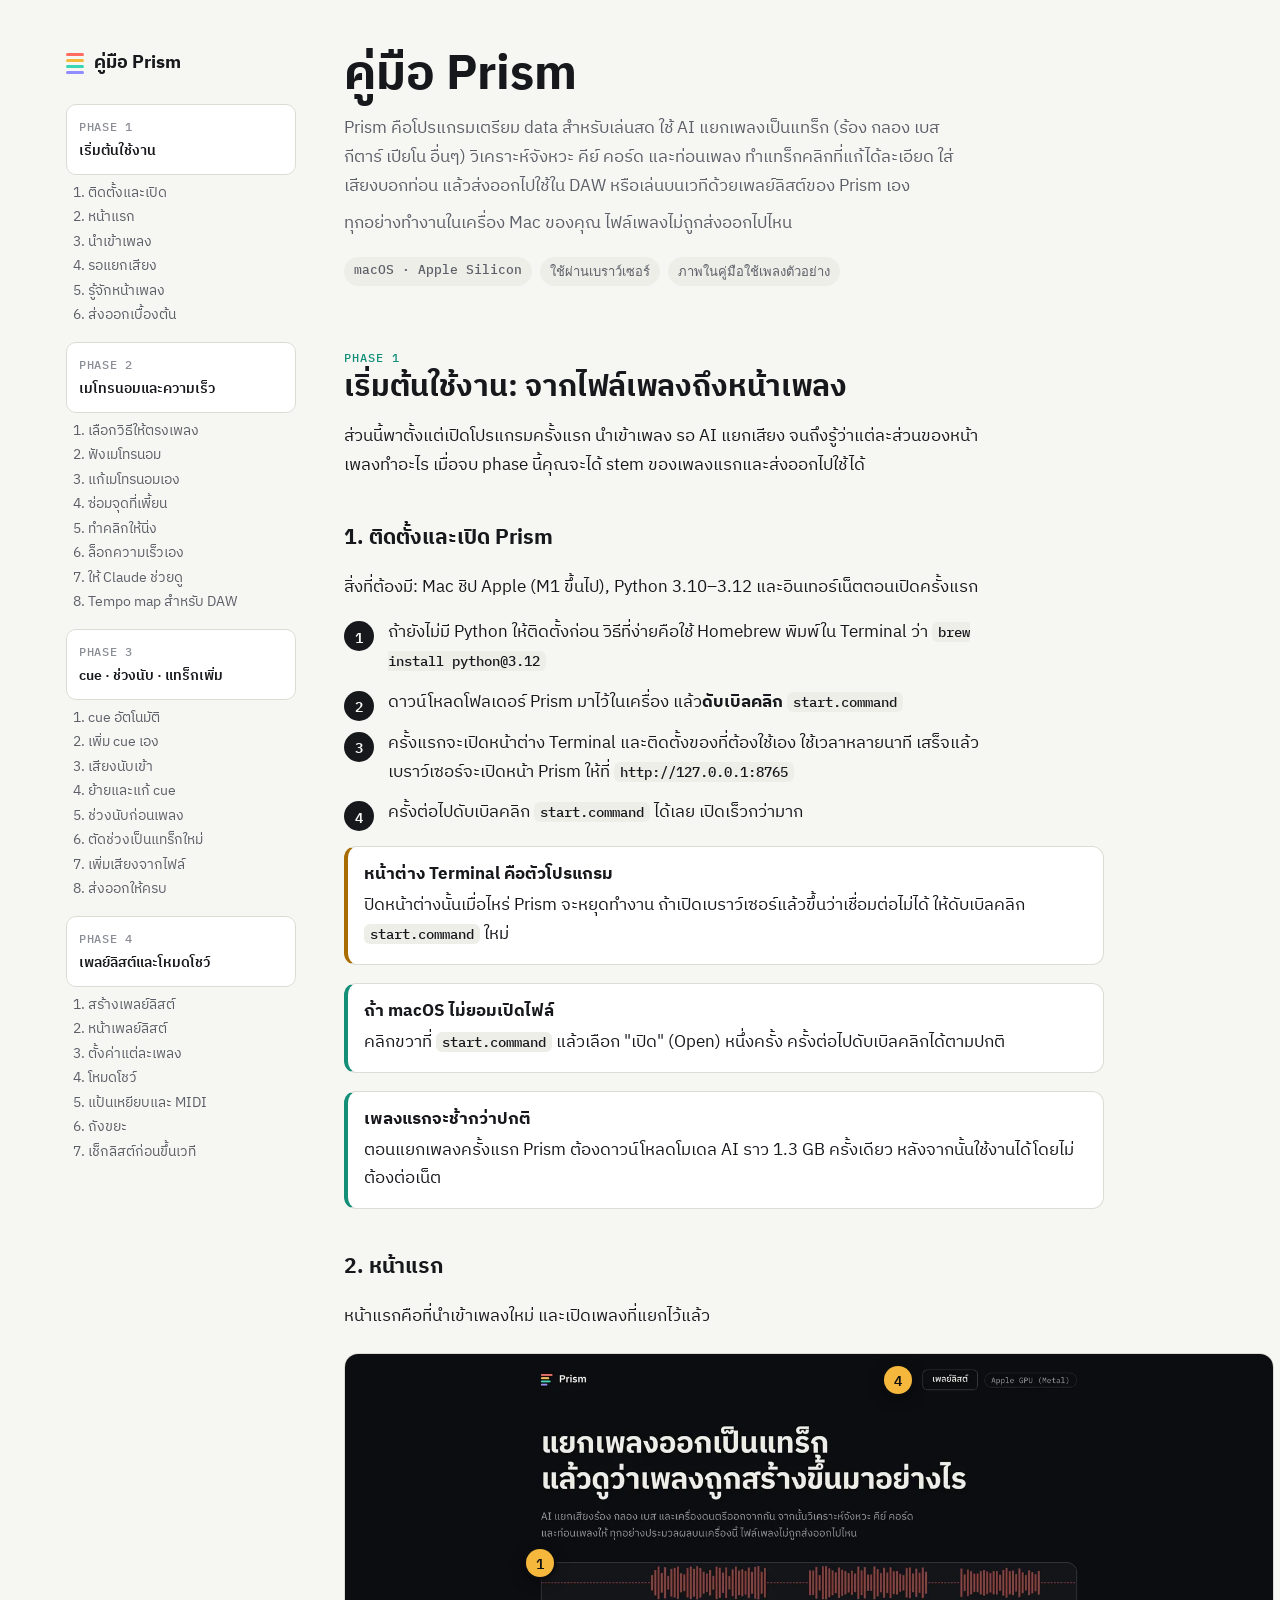
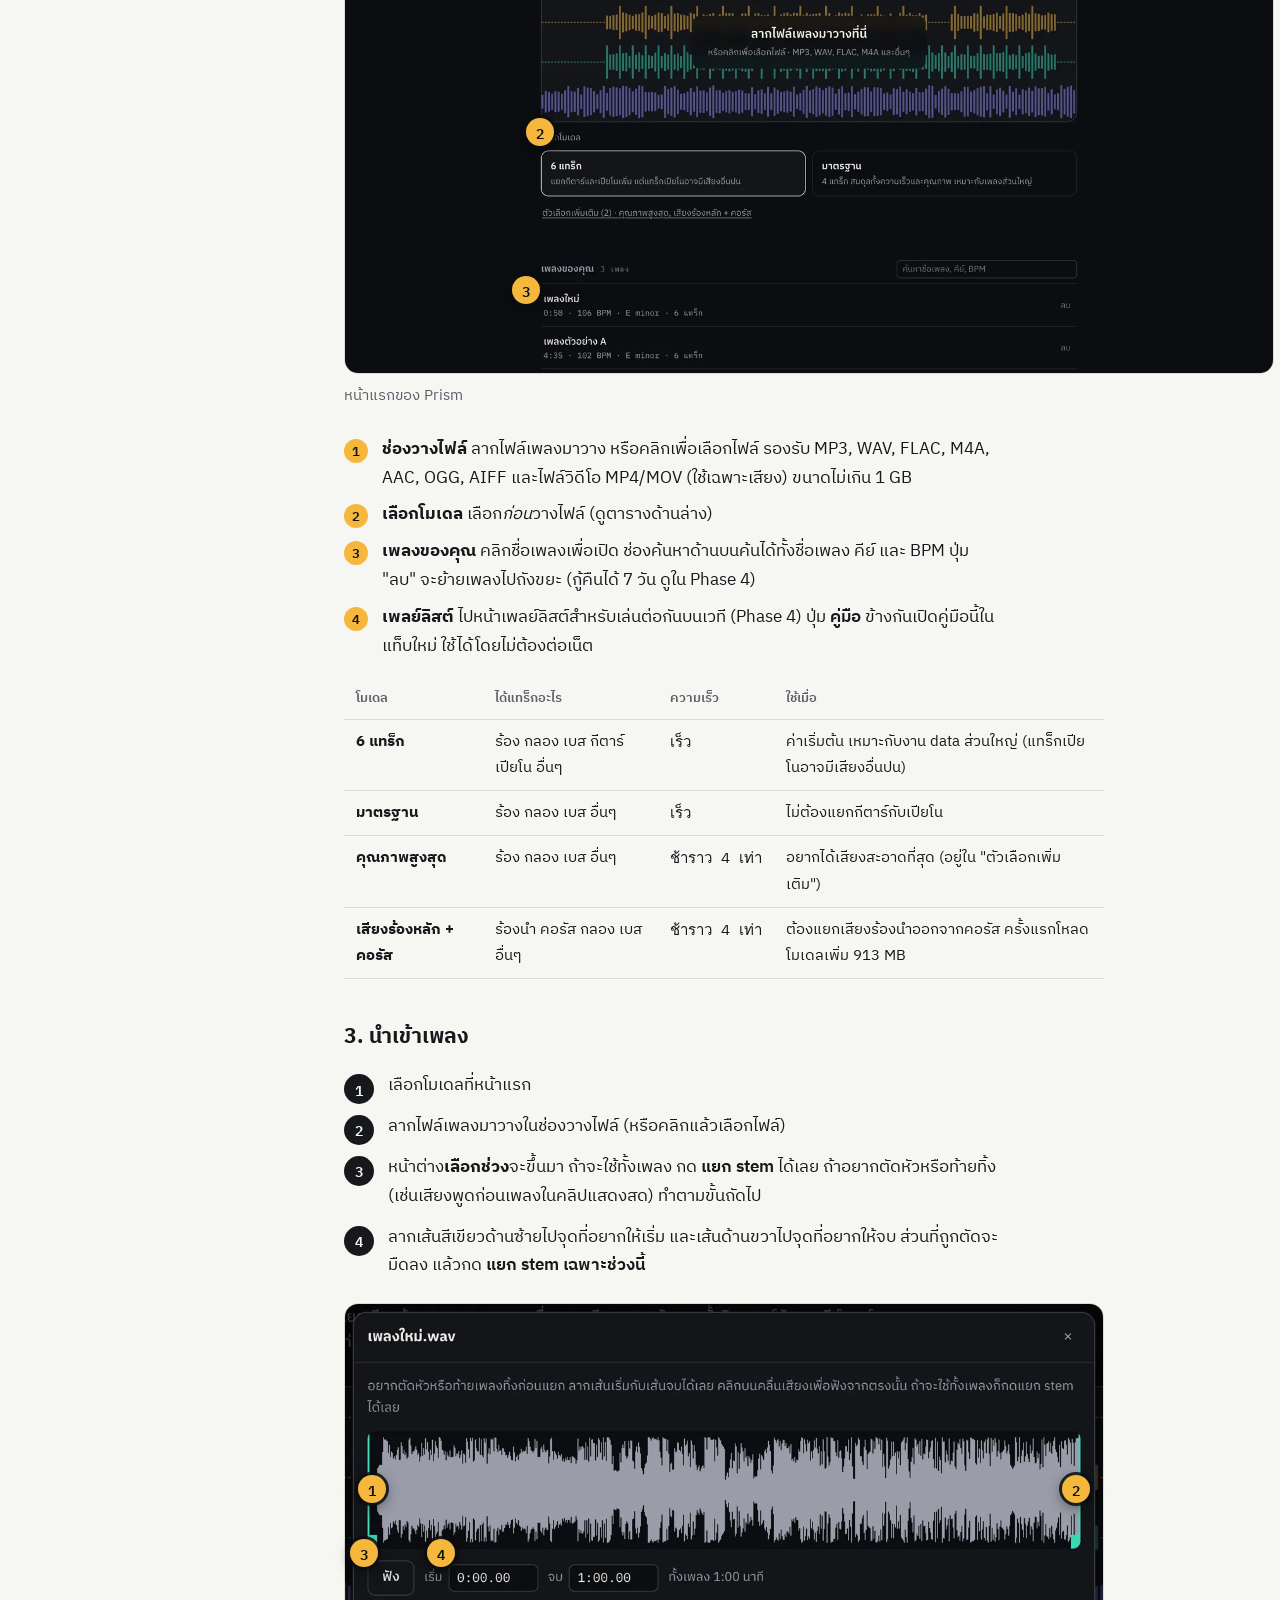
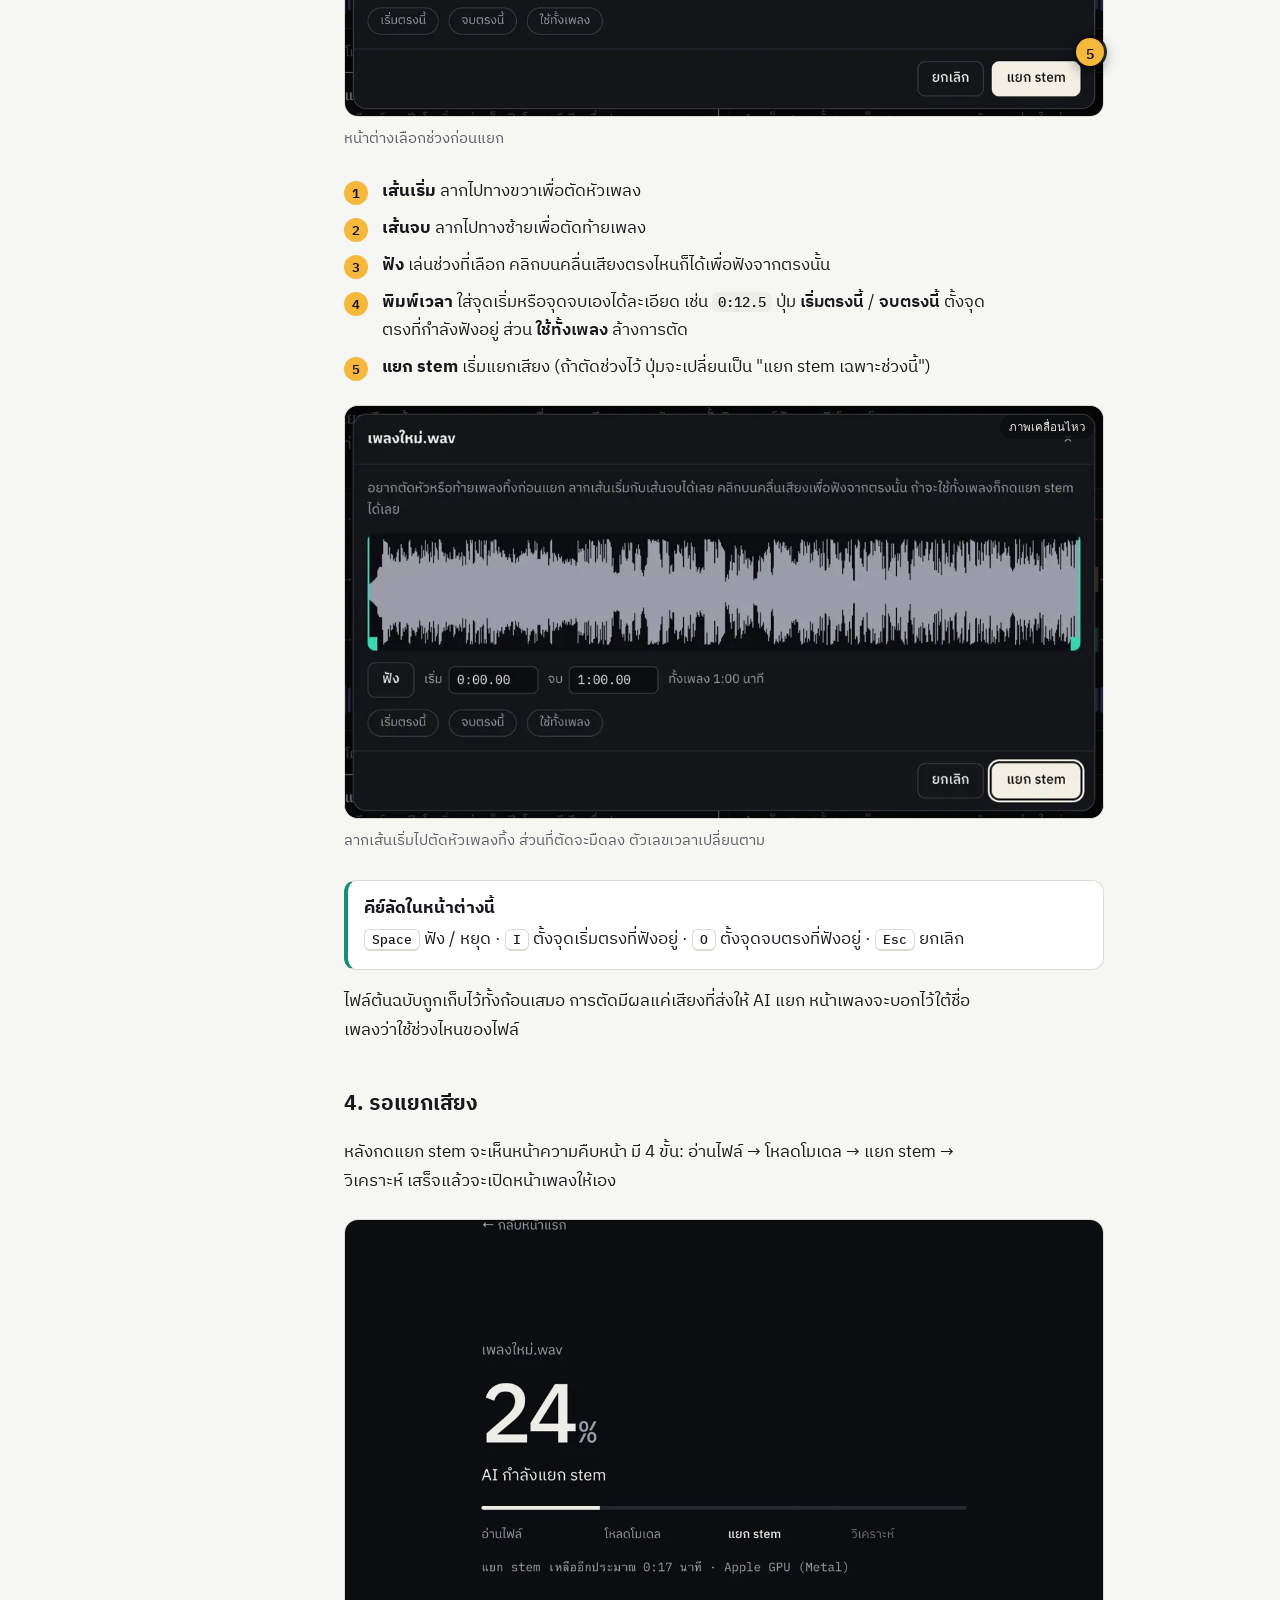
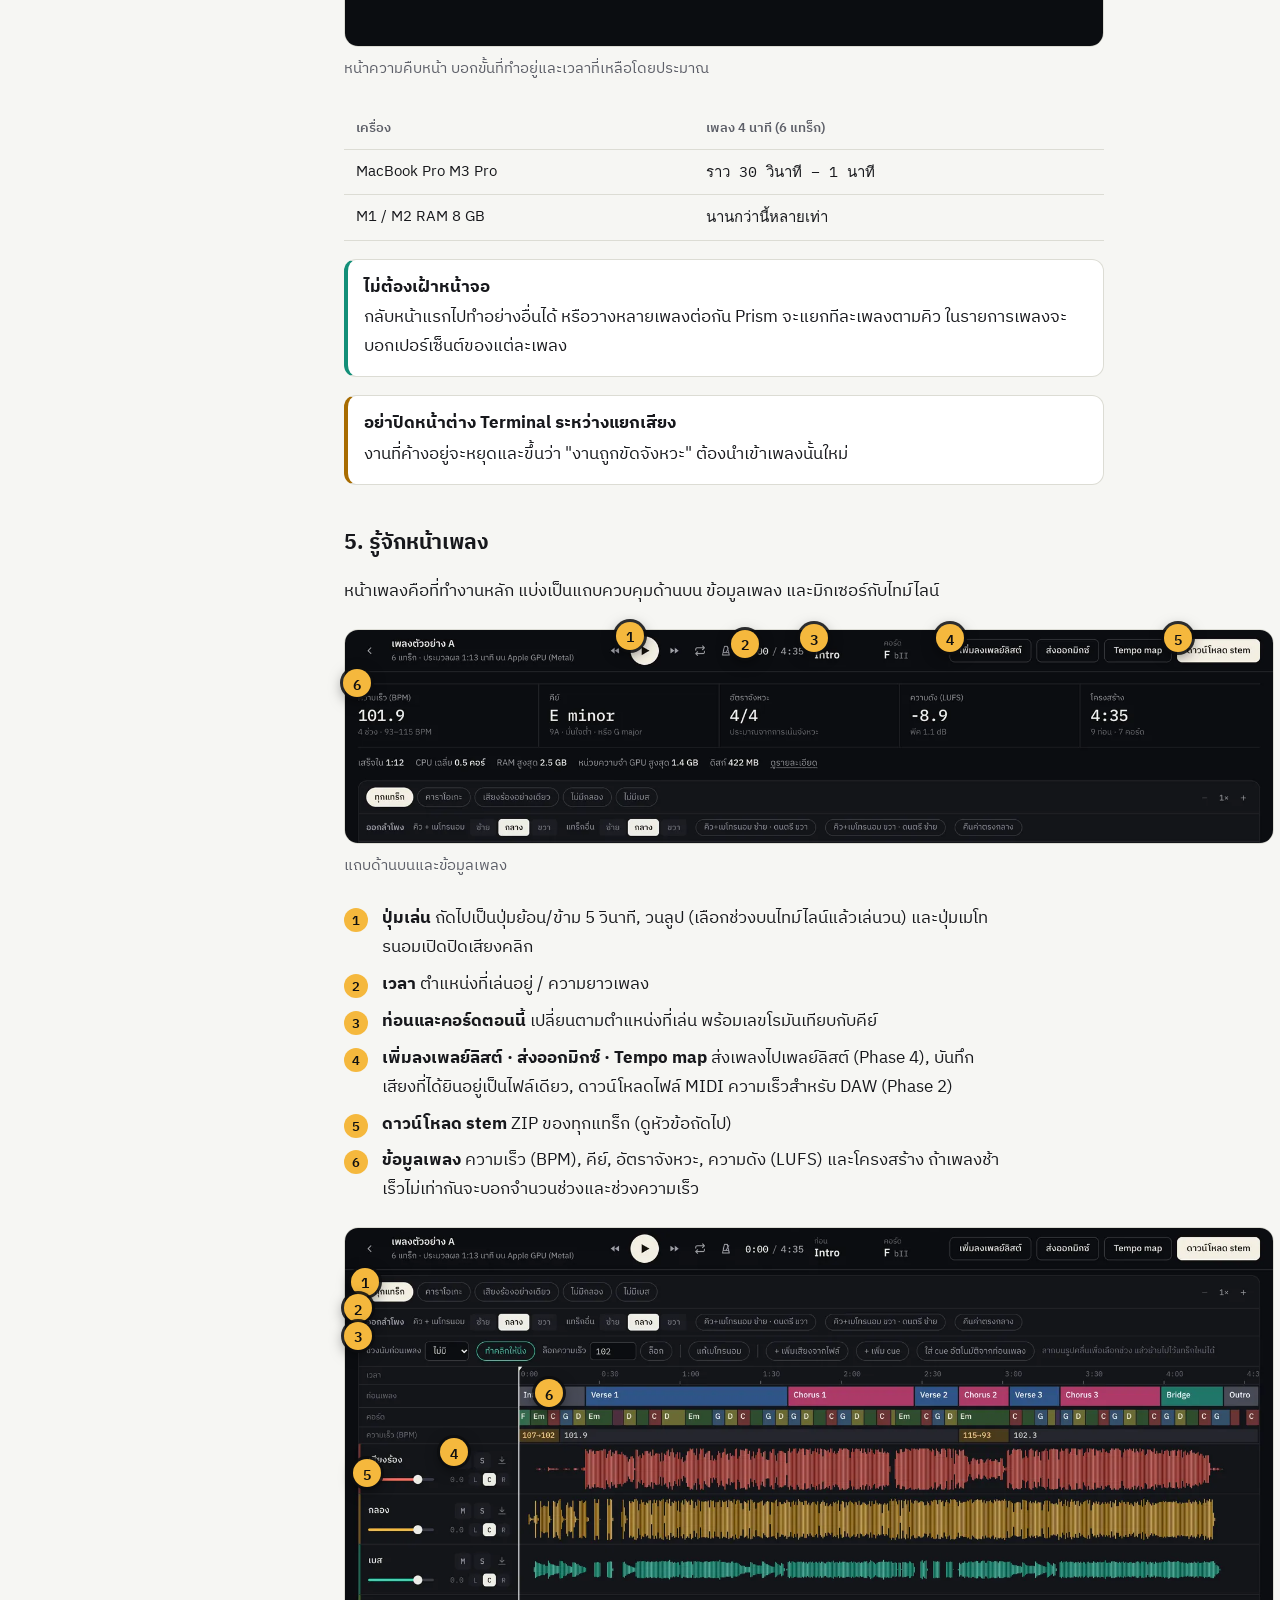
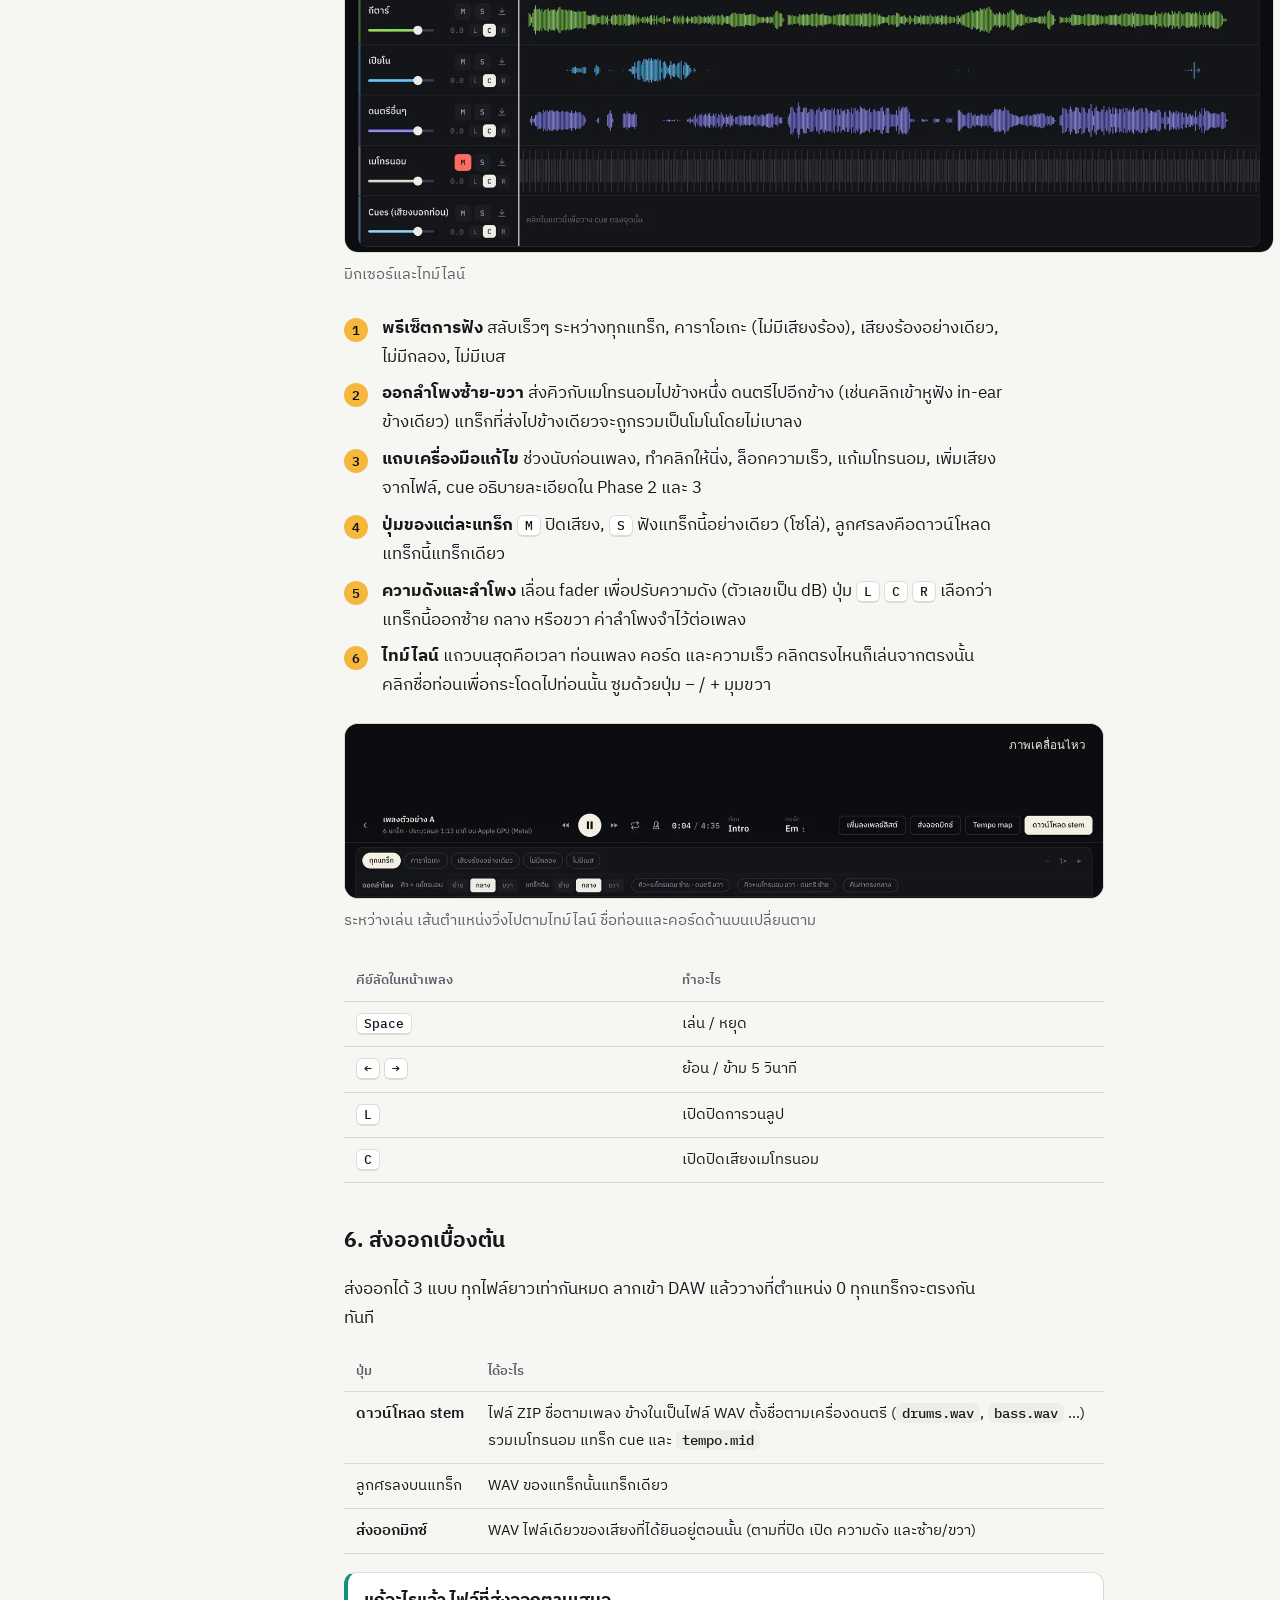
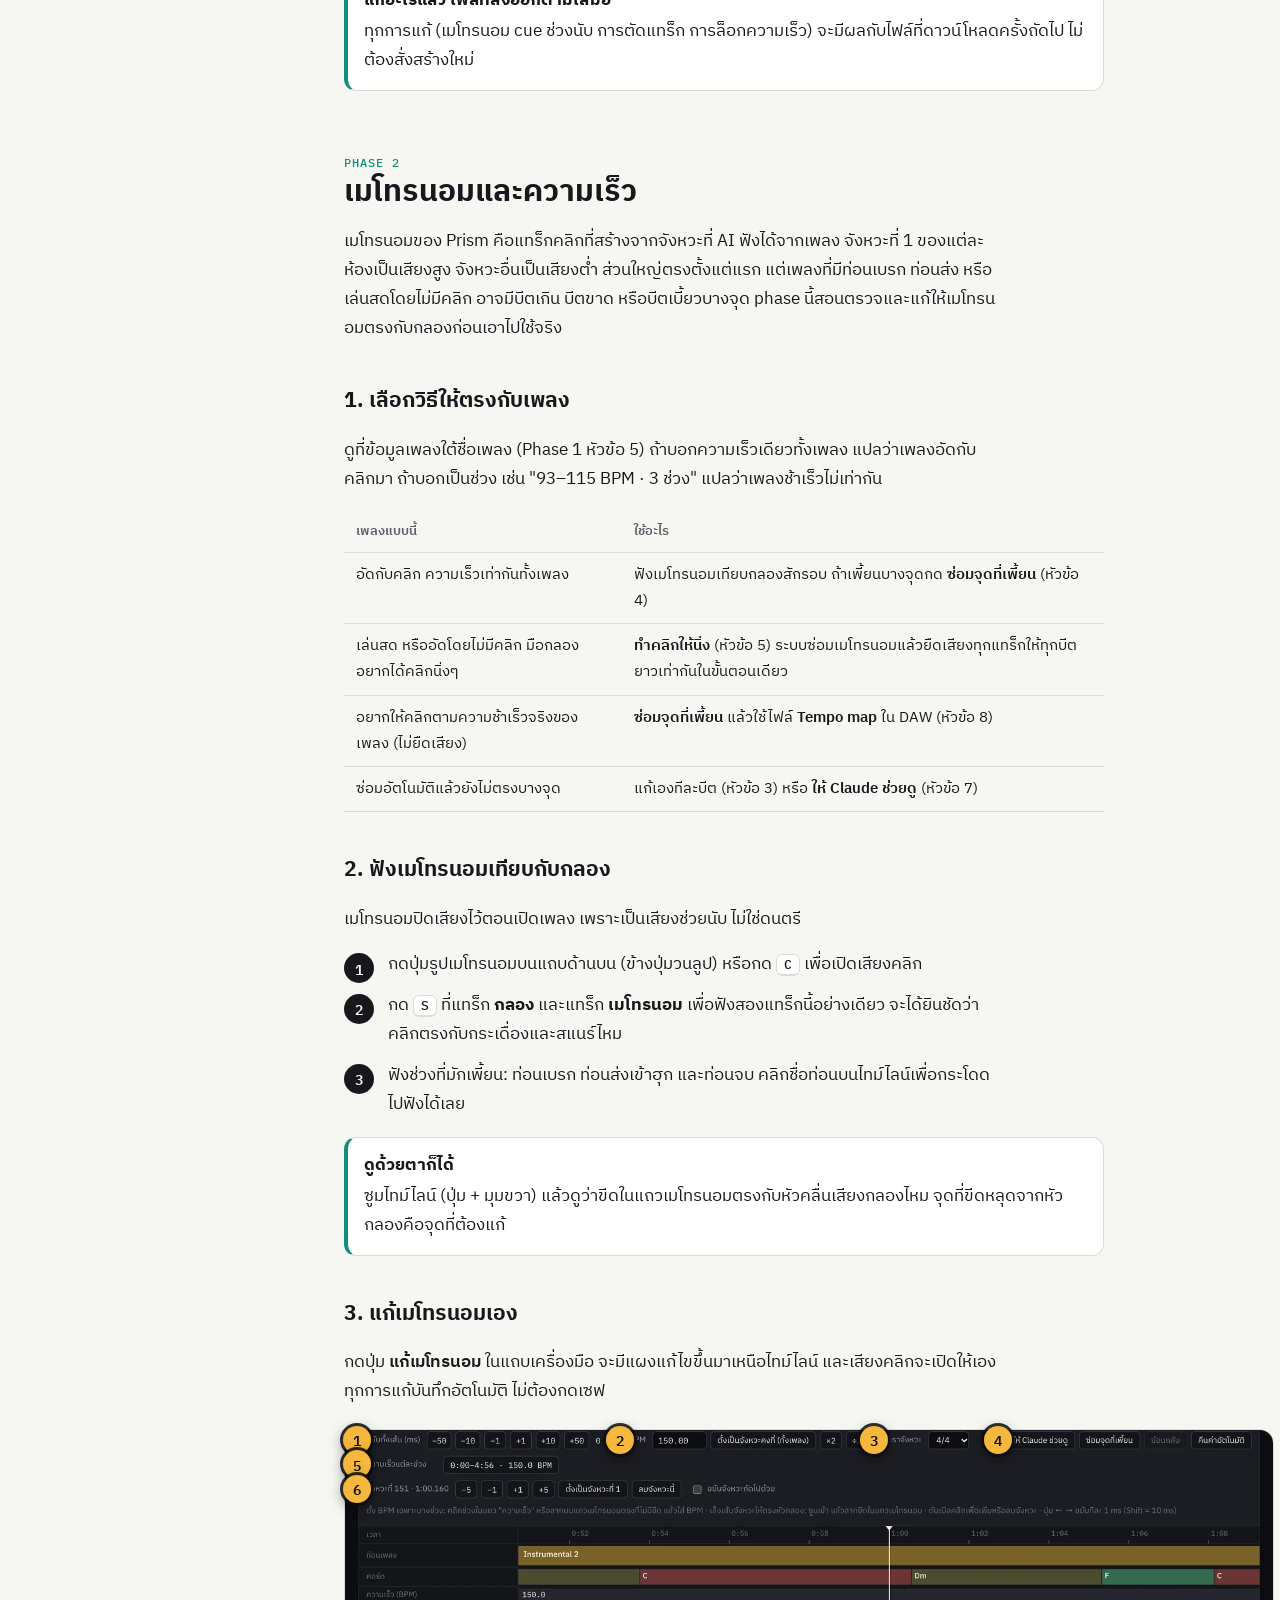
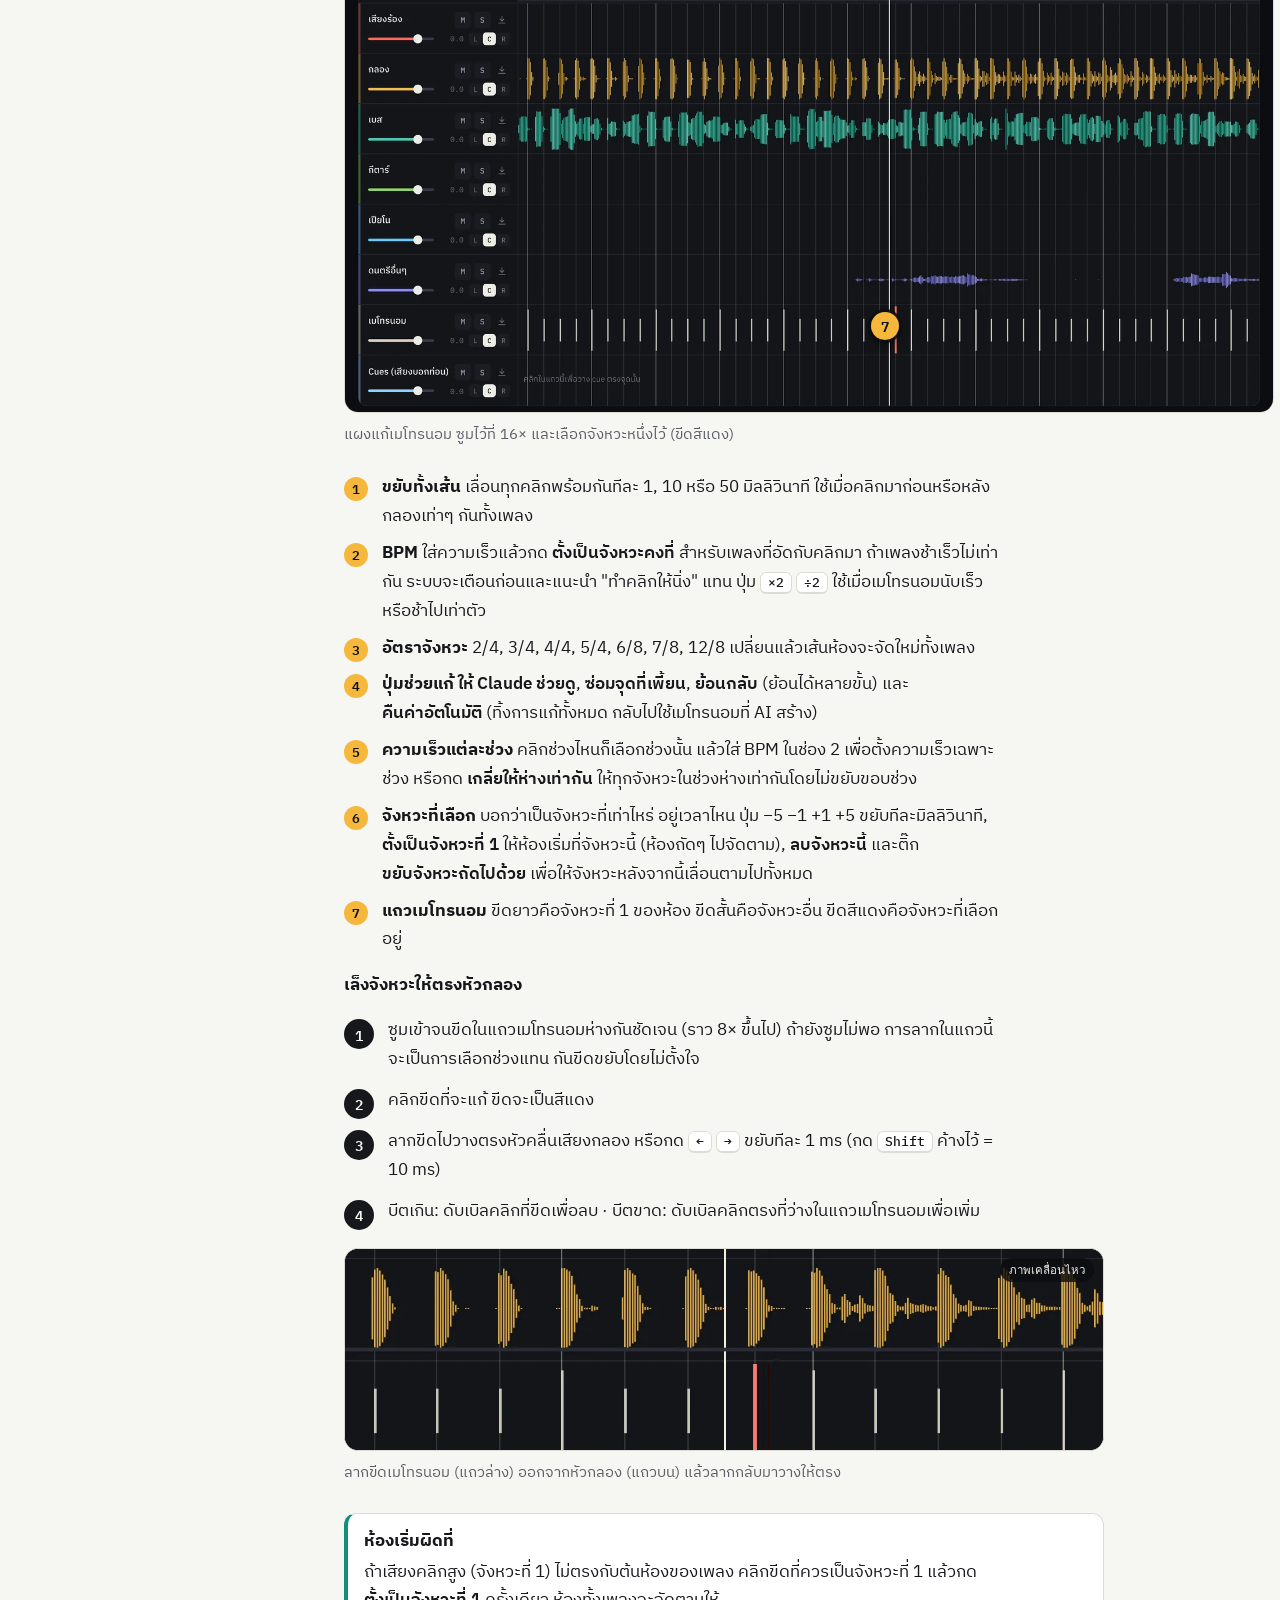
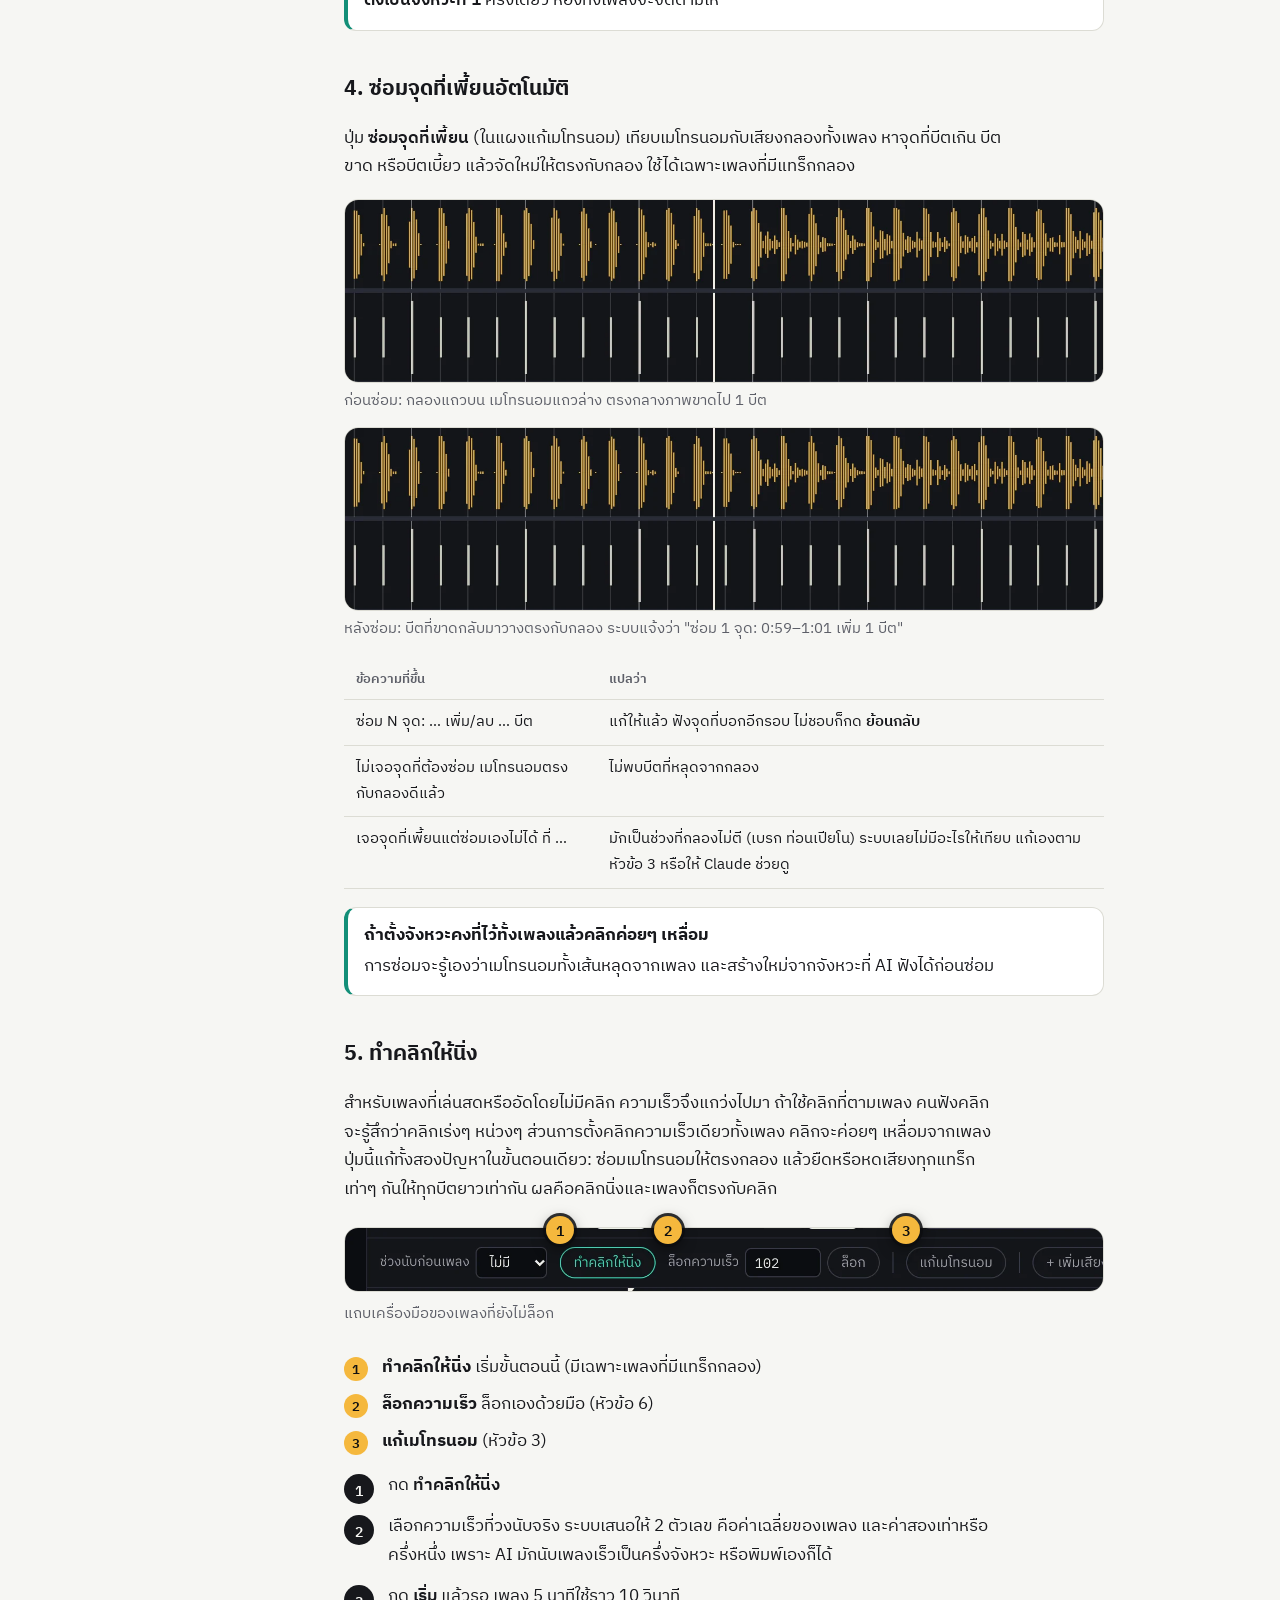
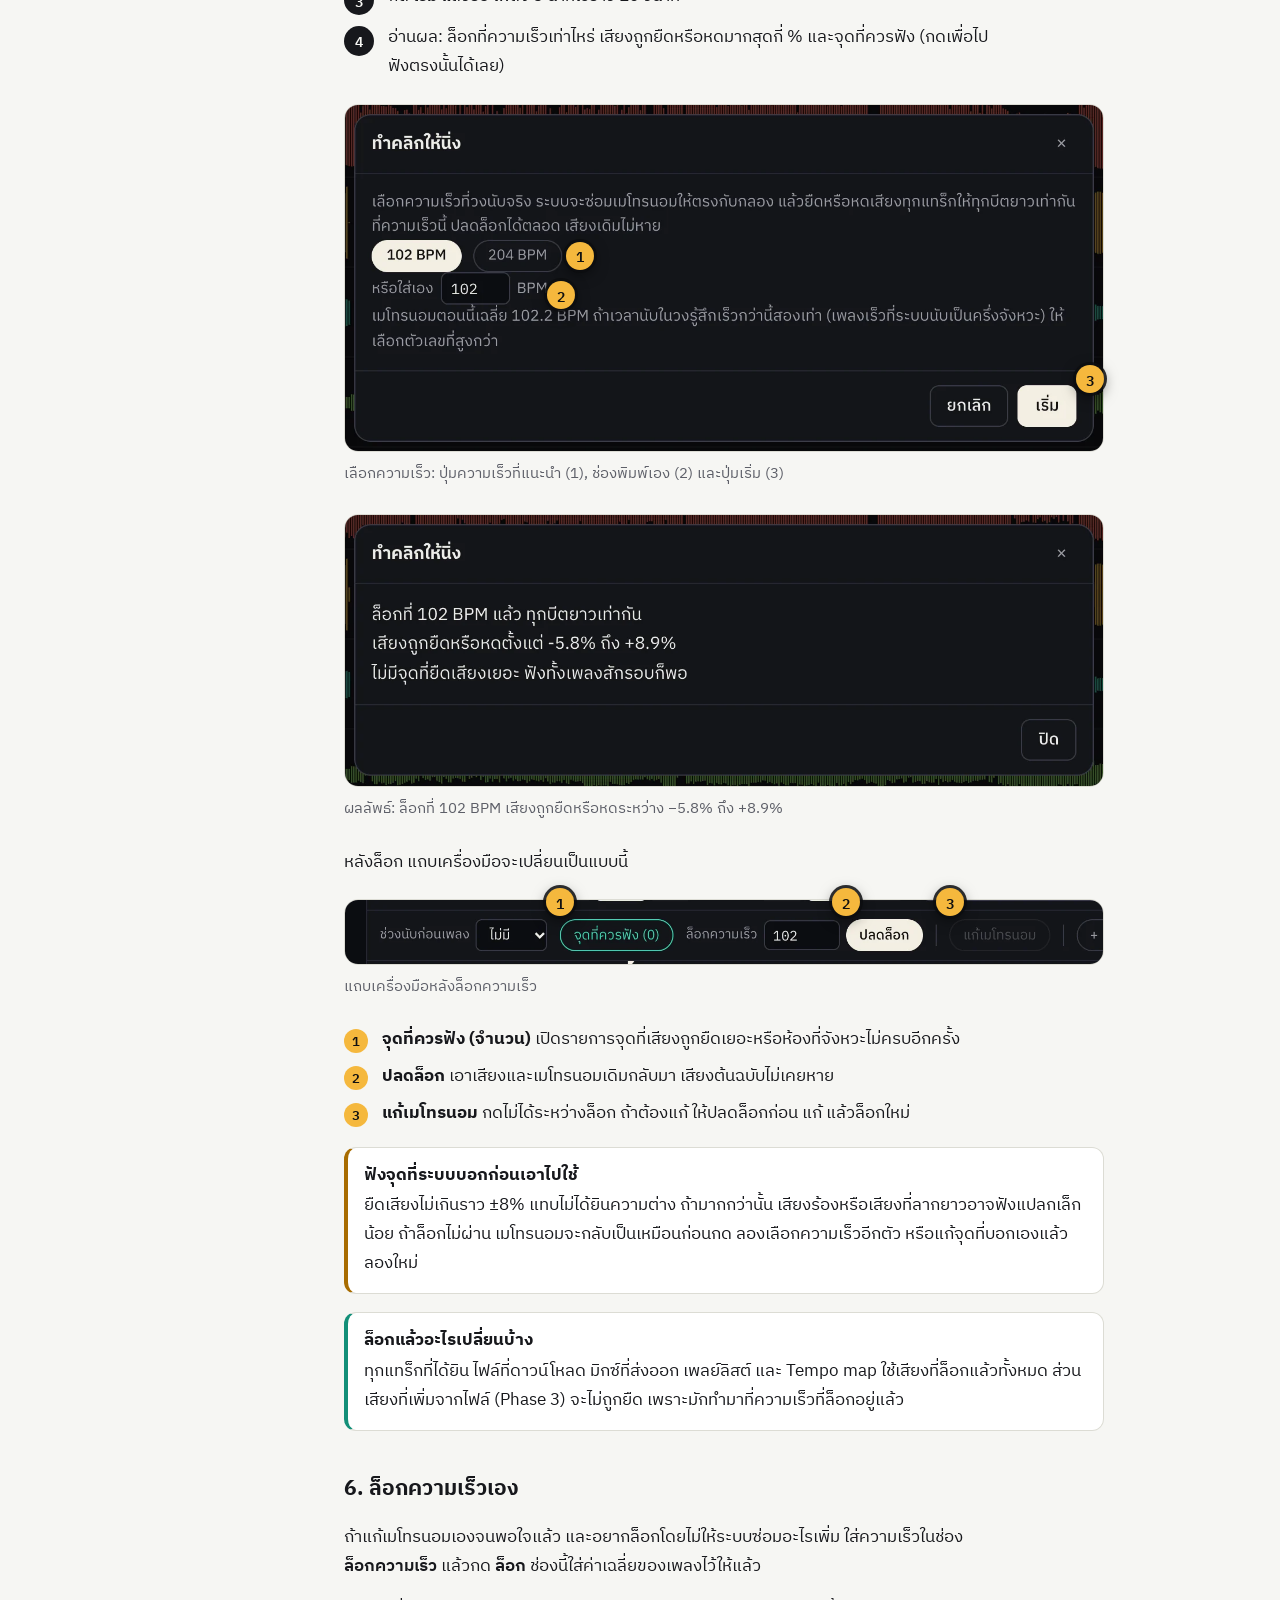
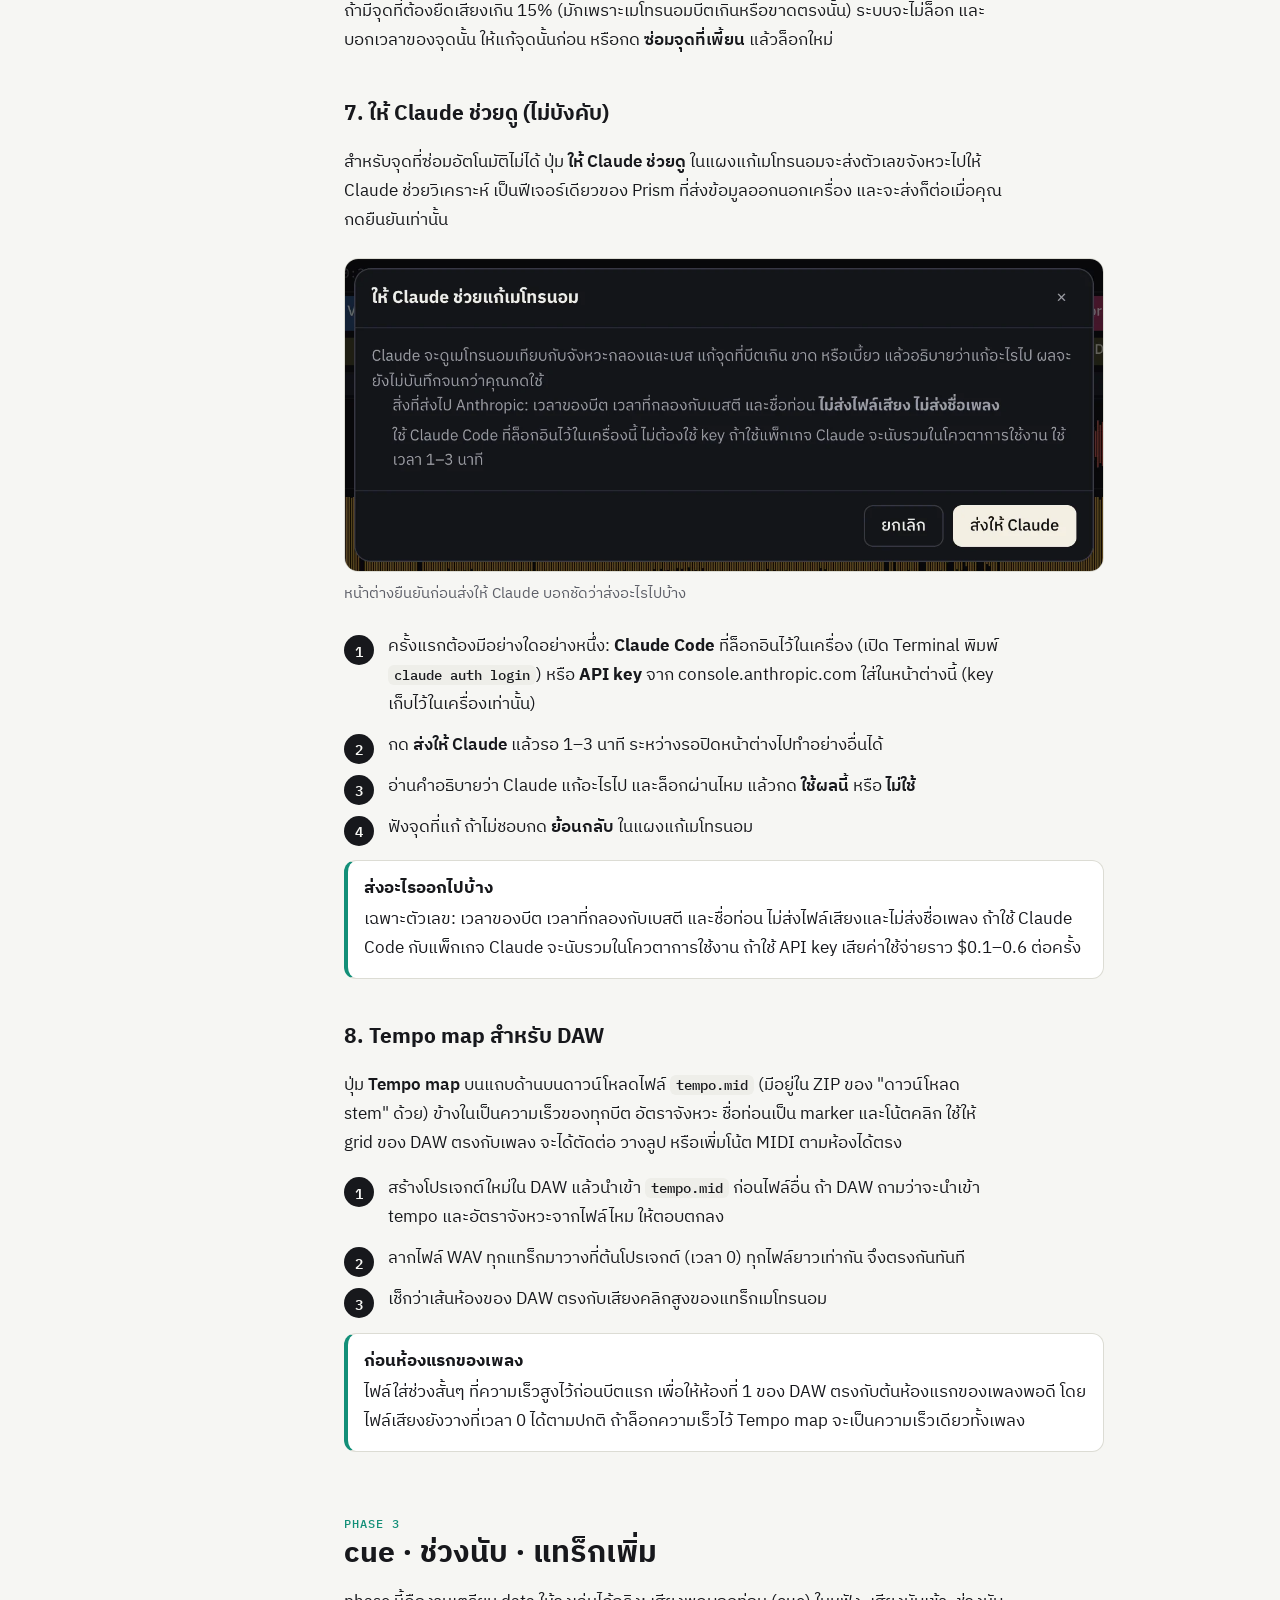
==== commit 551dd93d: "Open the manual from the home page The server now serves docs/manual at /manual/ (/manual redirects " ====
--- a/docs/manual/index.html
+++ b/docs/manual/index.html
@@ -193,7 +193,7 @@
         <li><b>1</b><span><strong>ช่องวางไฟล์</strong> ลากไฟล์เพลงมาวาง หรือคลิกเพื่อเลือกไฟล์ รองรับ MP3, WAV, FLAC, M4A, AAC, OGG, AIFF และไฟล์วิดีโอ MP4/MOV (ใช้เฉพาะเสียง) ขนาดไม่เกิน 1 GB</span></li>
         <li><b>2</b><span><strong>เลือกโมเดล</strong> เลือก<em>ก่อน</em>วางไฟล์ (ดูตารางด้านล่าง)</span></li>
         <li><b>3</b><span><strong>เพลงของคุณ</strong> คลิกชื่อเพลงเพื่อเปิด ช่องค้นหาด้านบนค้นได้ทั้งชื่อเพลง คีย์ และ BPM ปุ่ม "ลบ" จะย้ายเพลงไปถังขยะ (กู้คืนได้ 7 วัน ดูใน Phase 4)</span></li>
-        <li><b>4</b><span><strong>เพลย์ลิสต์</strong> ไปหน้าเพลย์ลิสต์สำหรับเล่นต่อกันบนเวที (Phase 4)</span></li>
+        <li><b>4</b><span><strong>เพลย์ลิสต์</strong> ไปหน้าเพลย์ลิสต์สำหรับเล่นต่อกันบนเวที (Phase 4) ปุ่ม <span class="ui">คู่มือ</span> ข้างกันเปิดคู่มือนี้ในแท็บใหม่ ใช้ได้โดยไม่ต้องต่อเน็ต</span></li>
       </ol>
       <div class="tablewrap">
         <table>
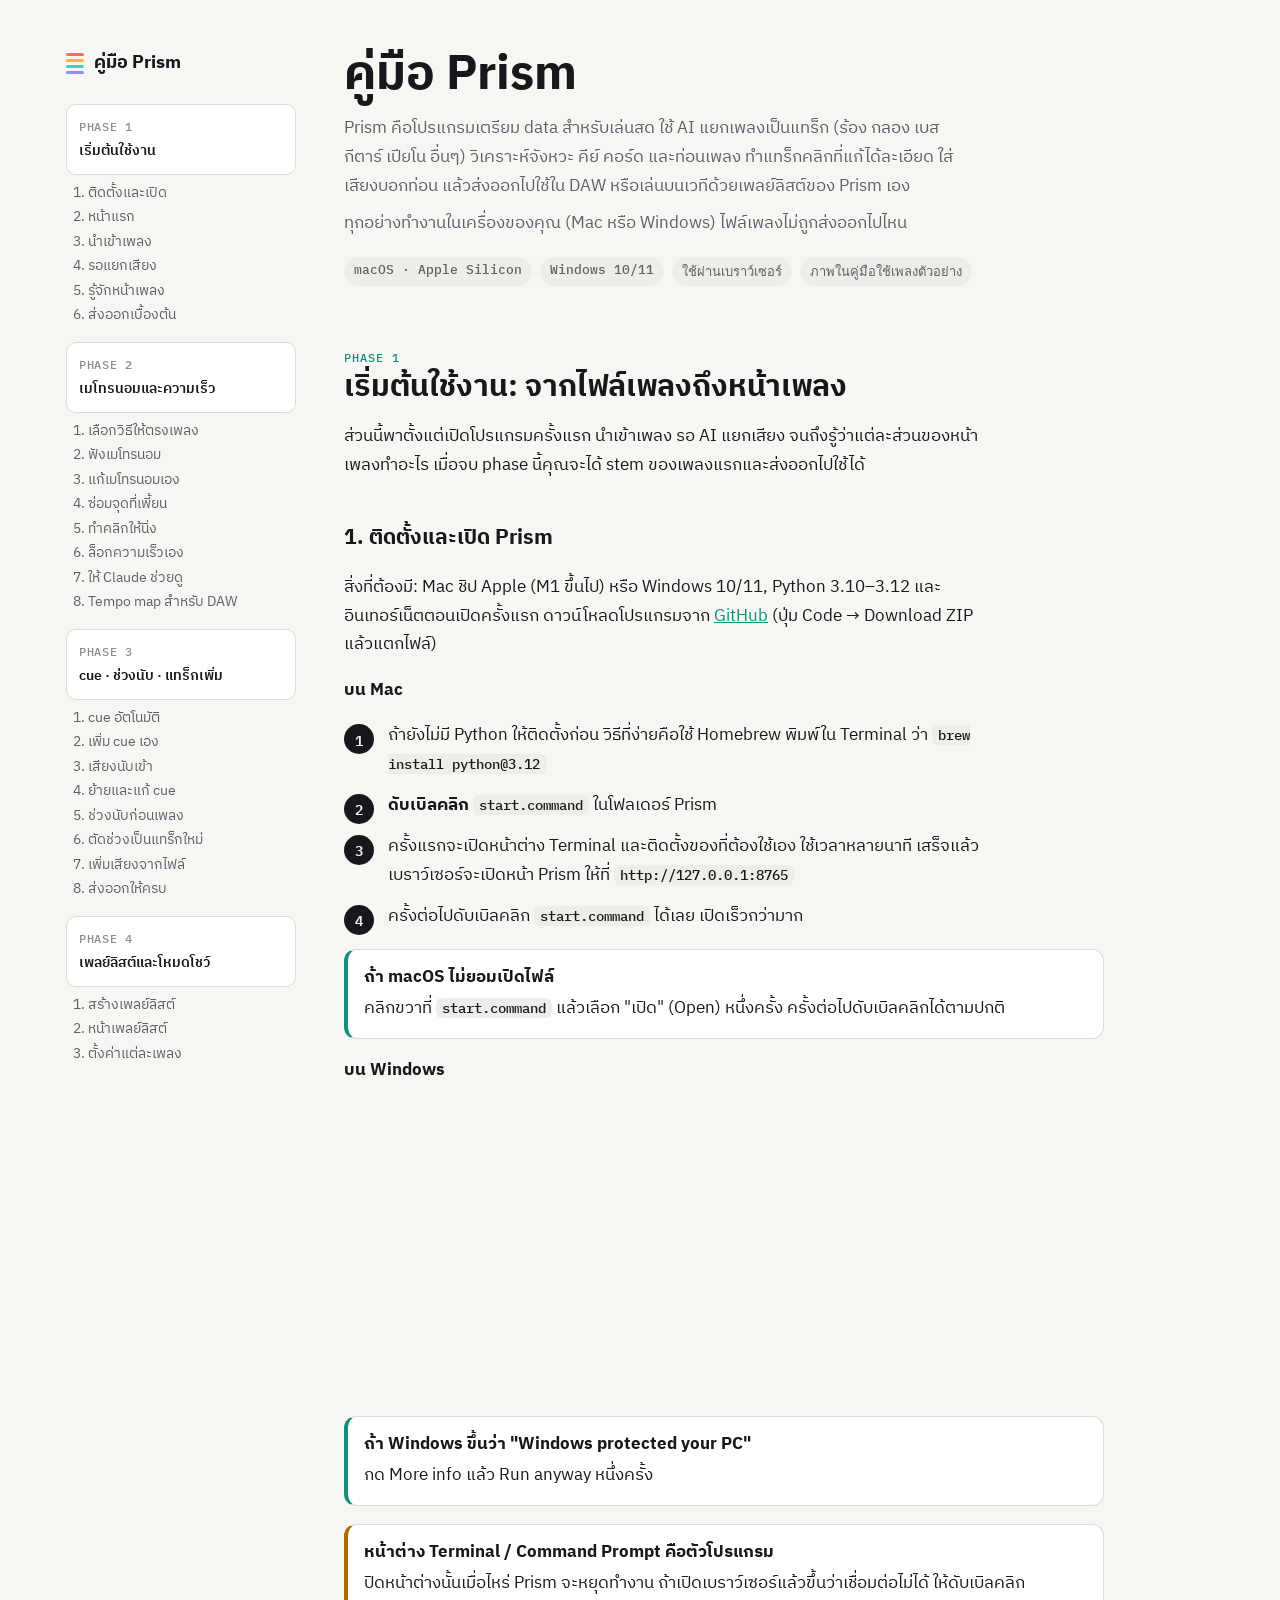
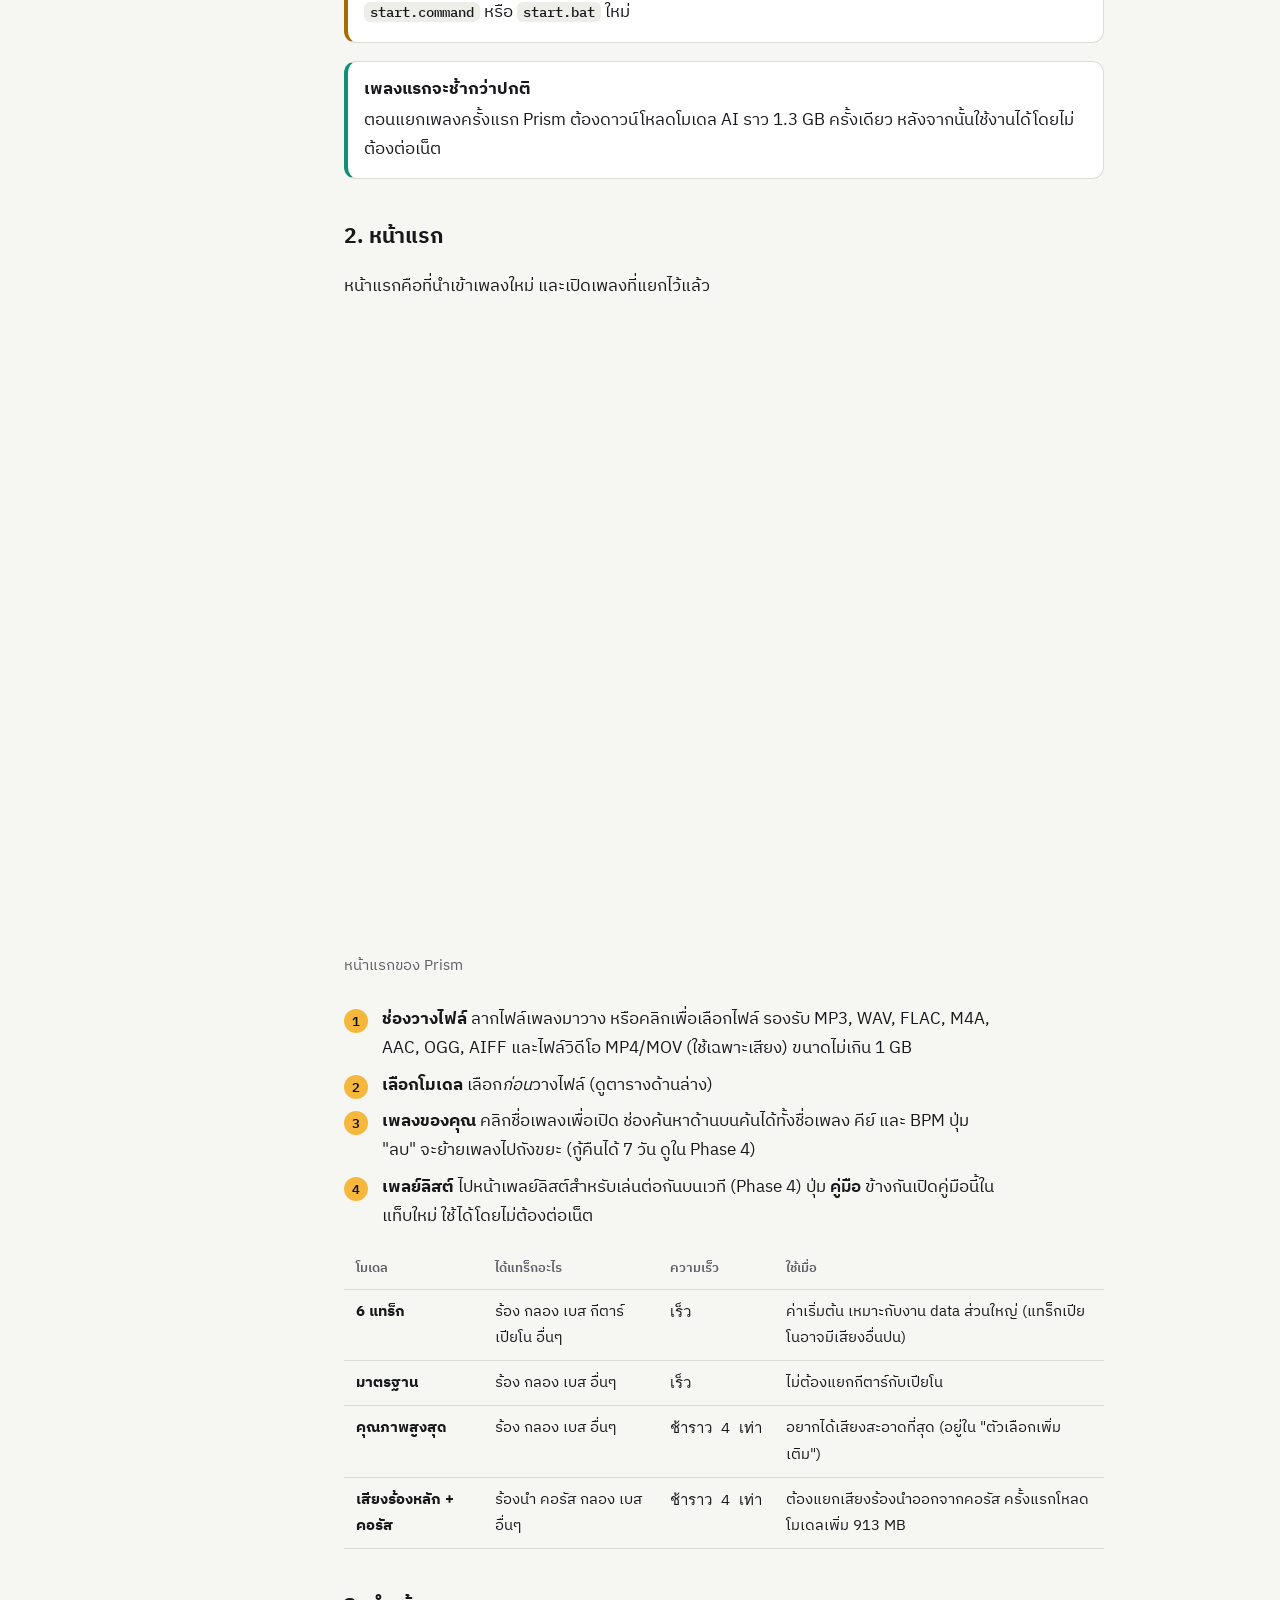
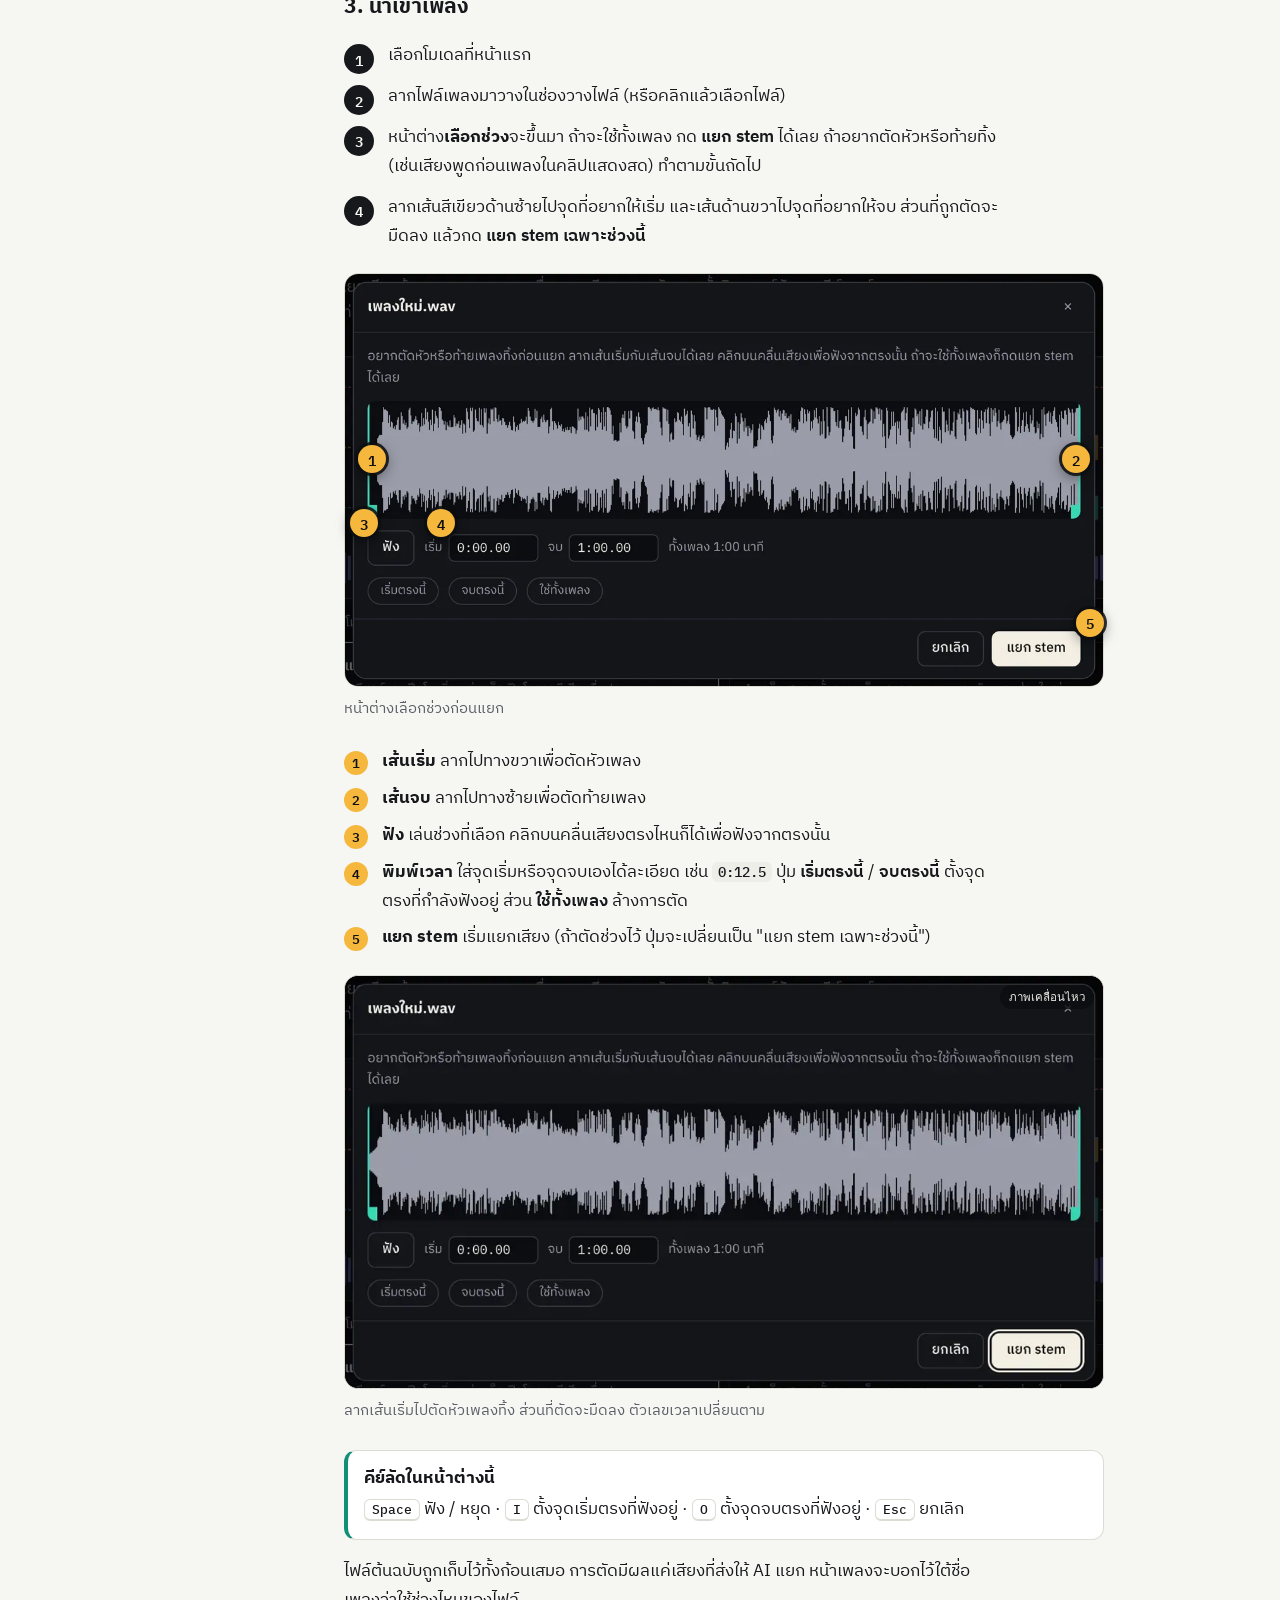
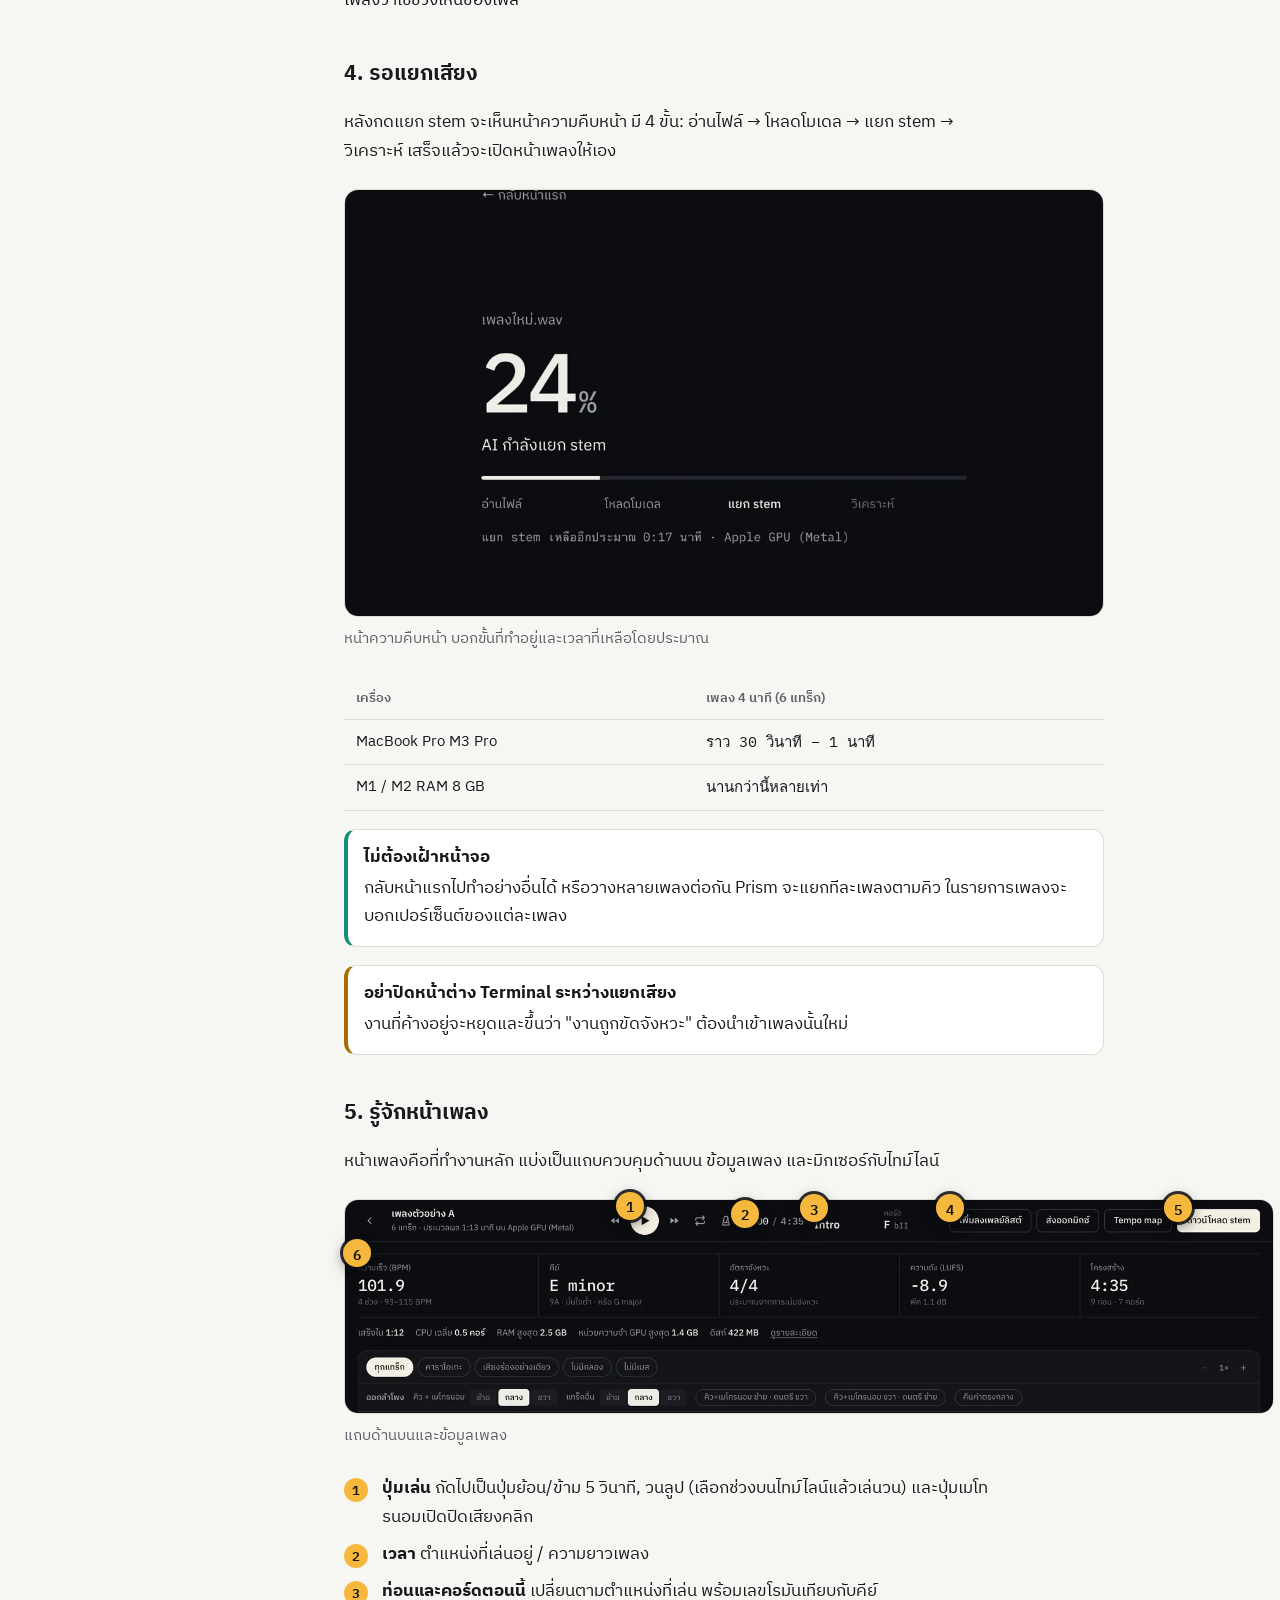
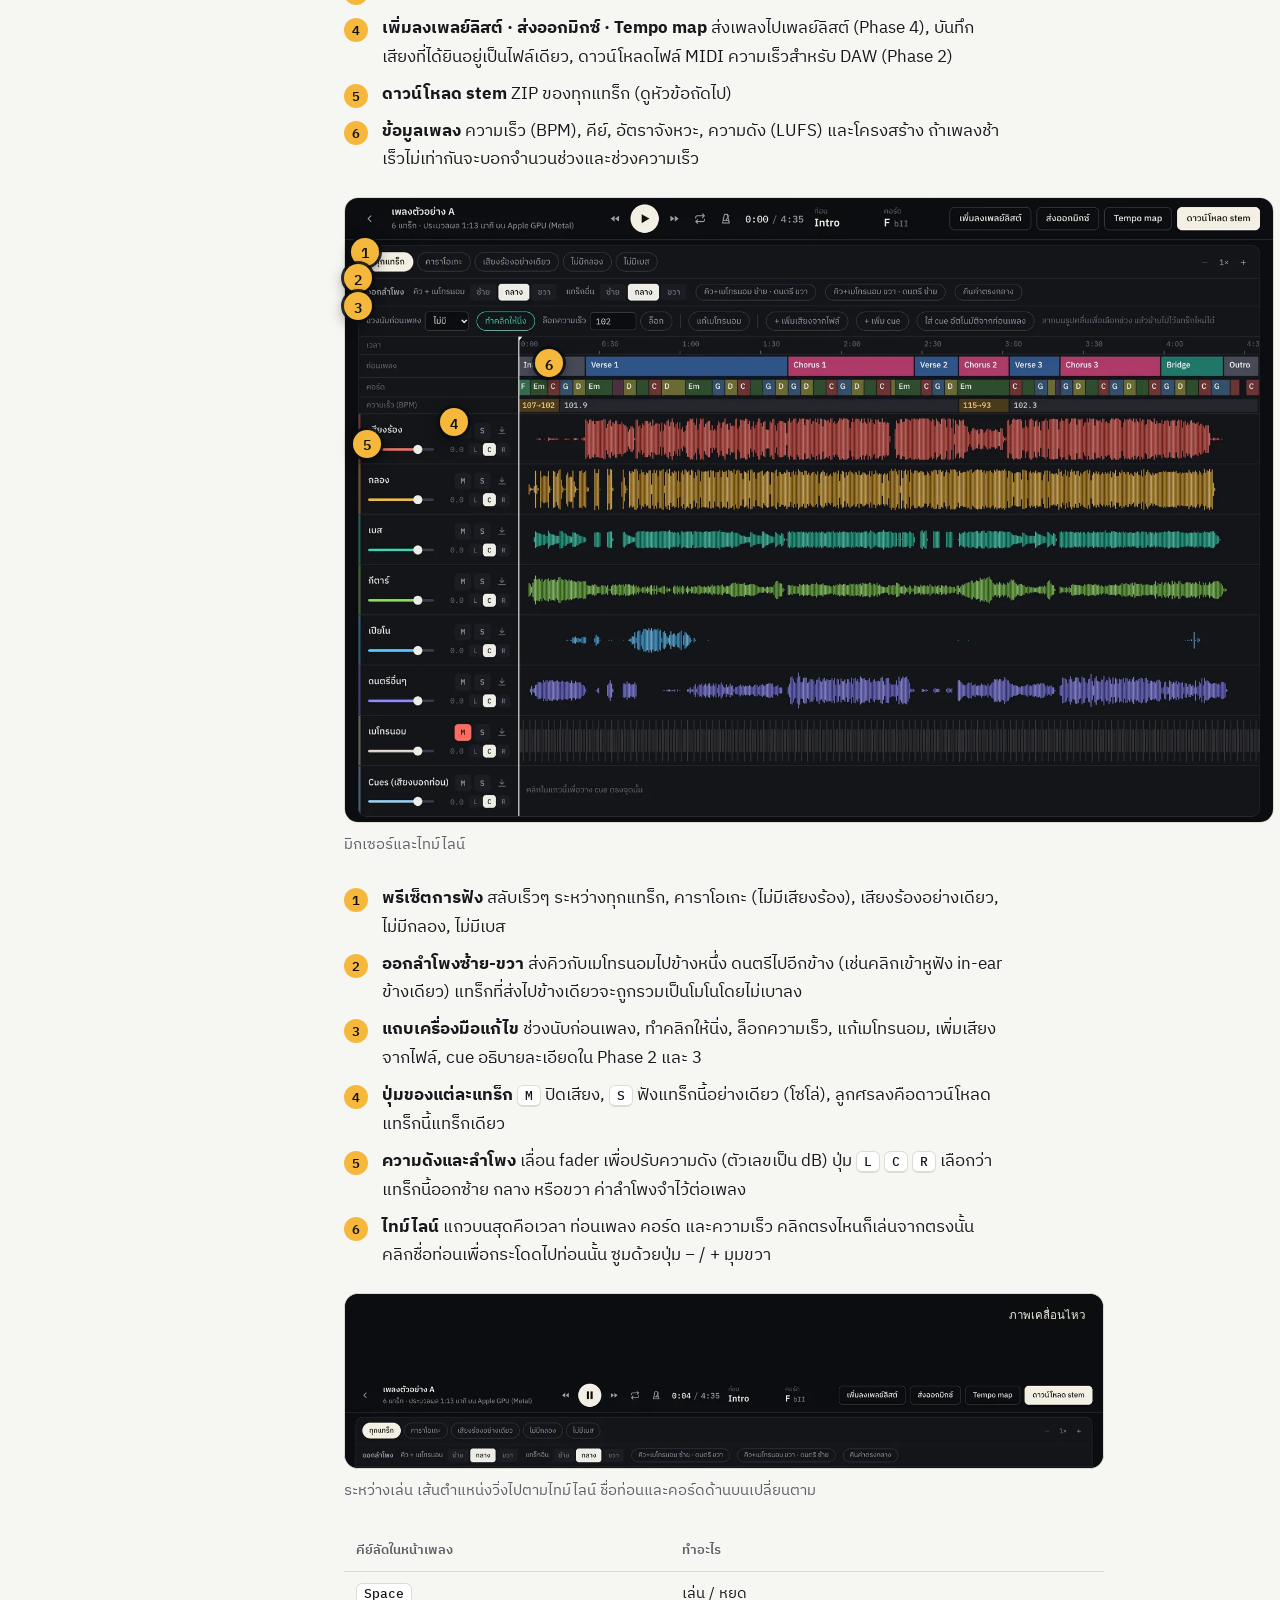
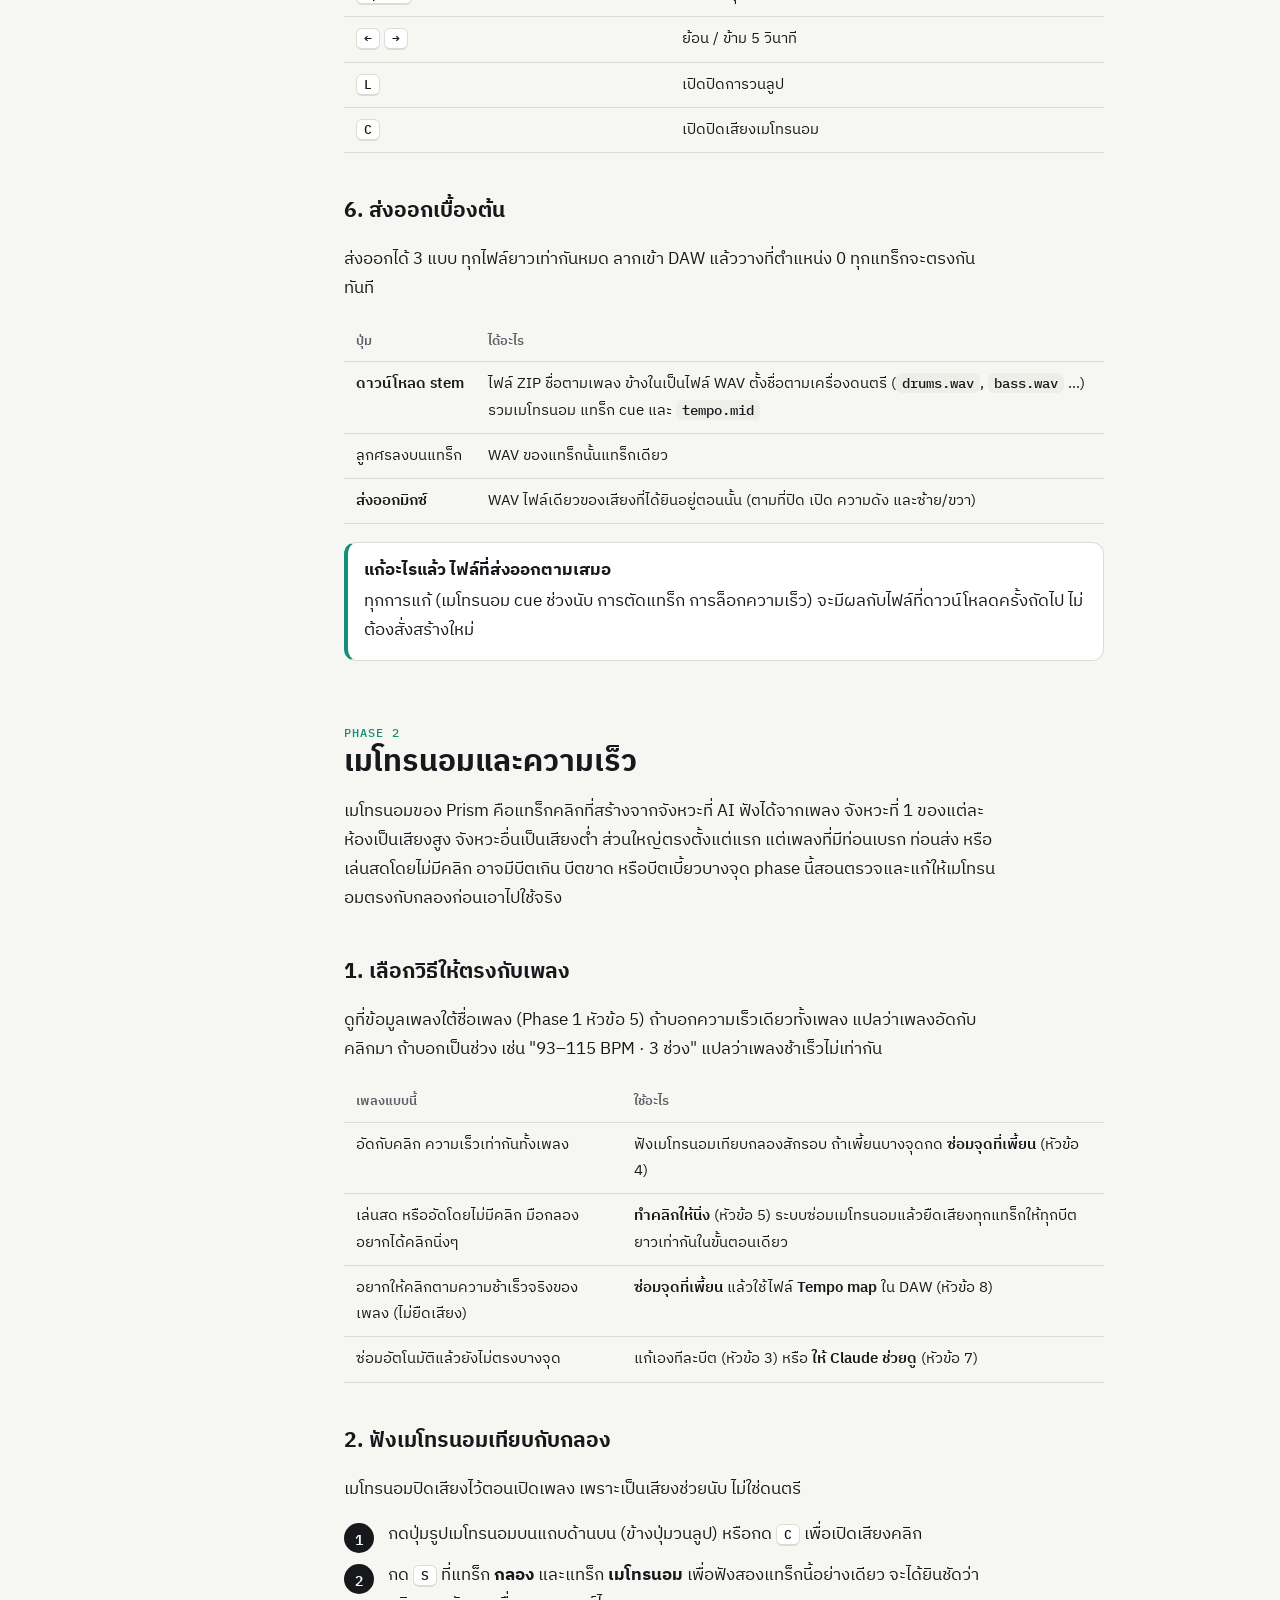
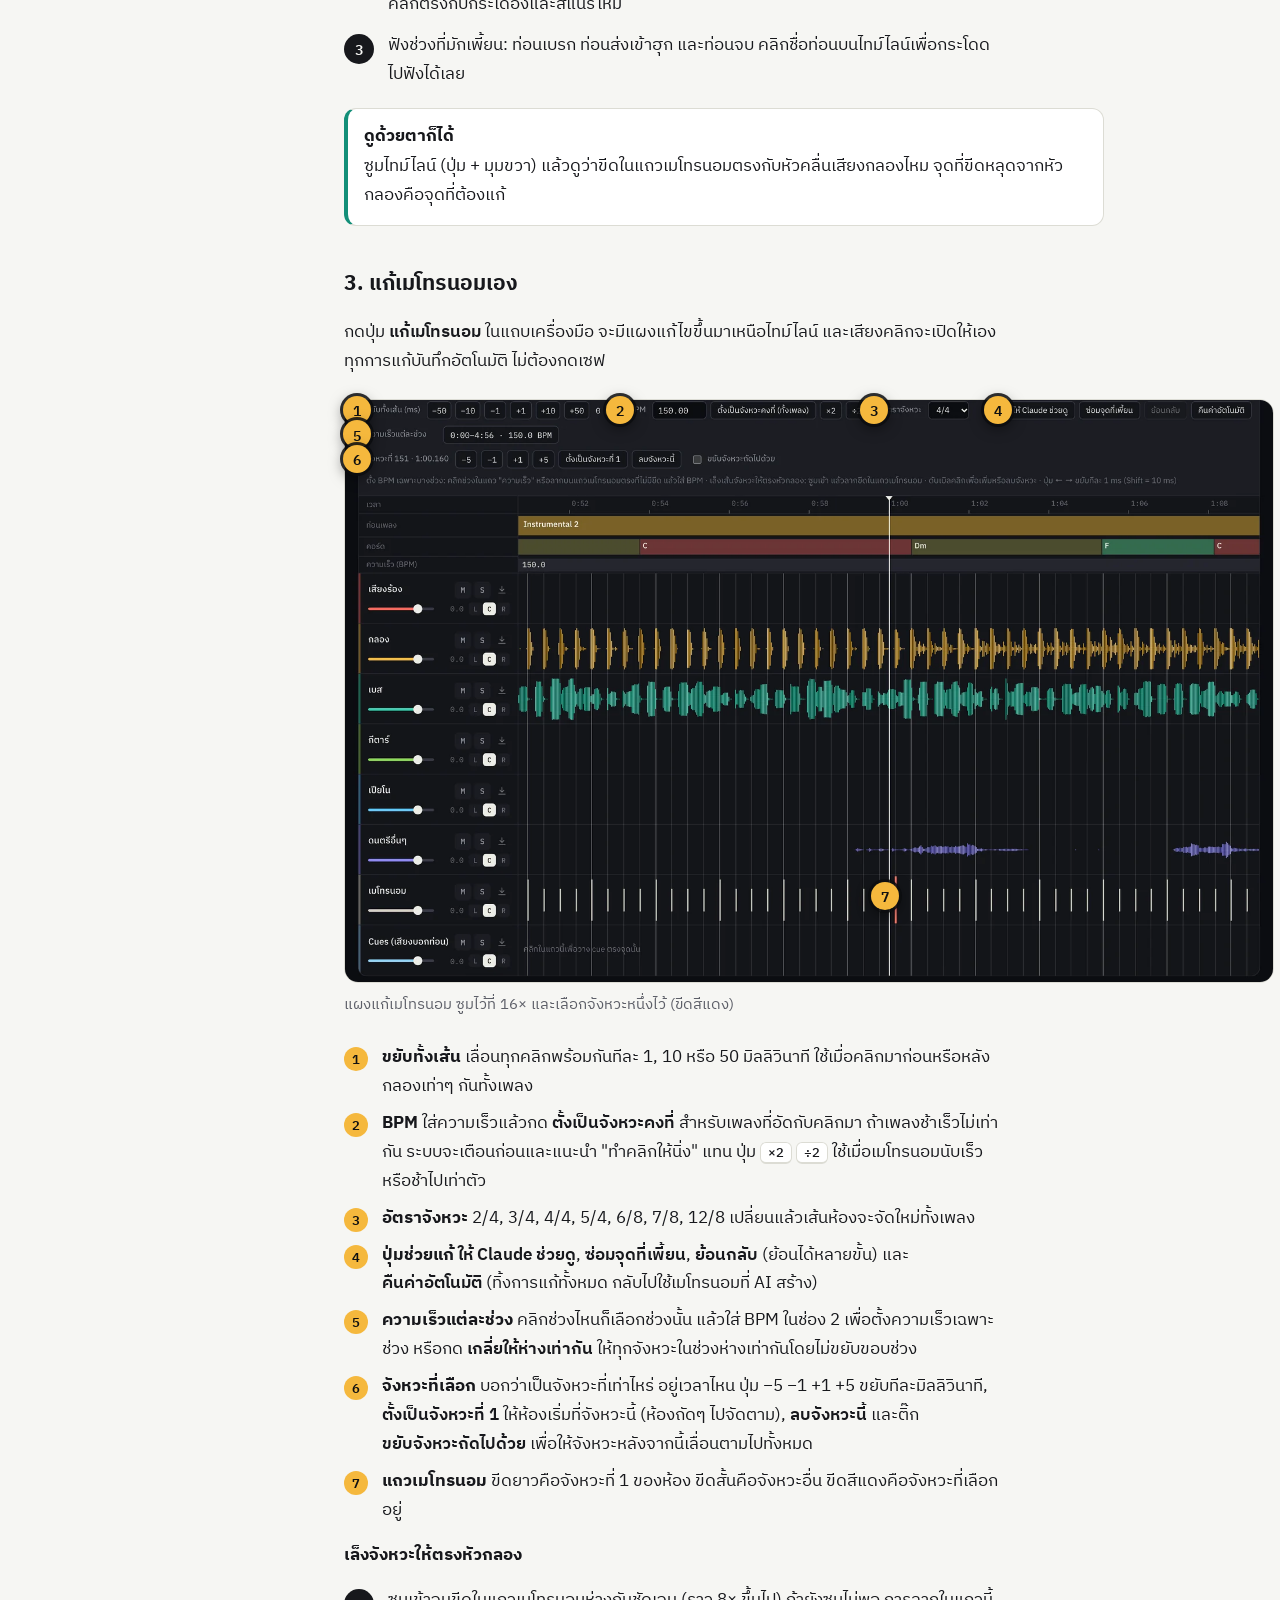
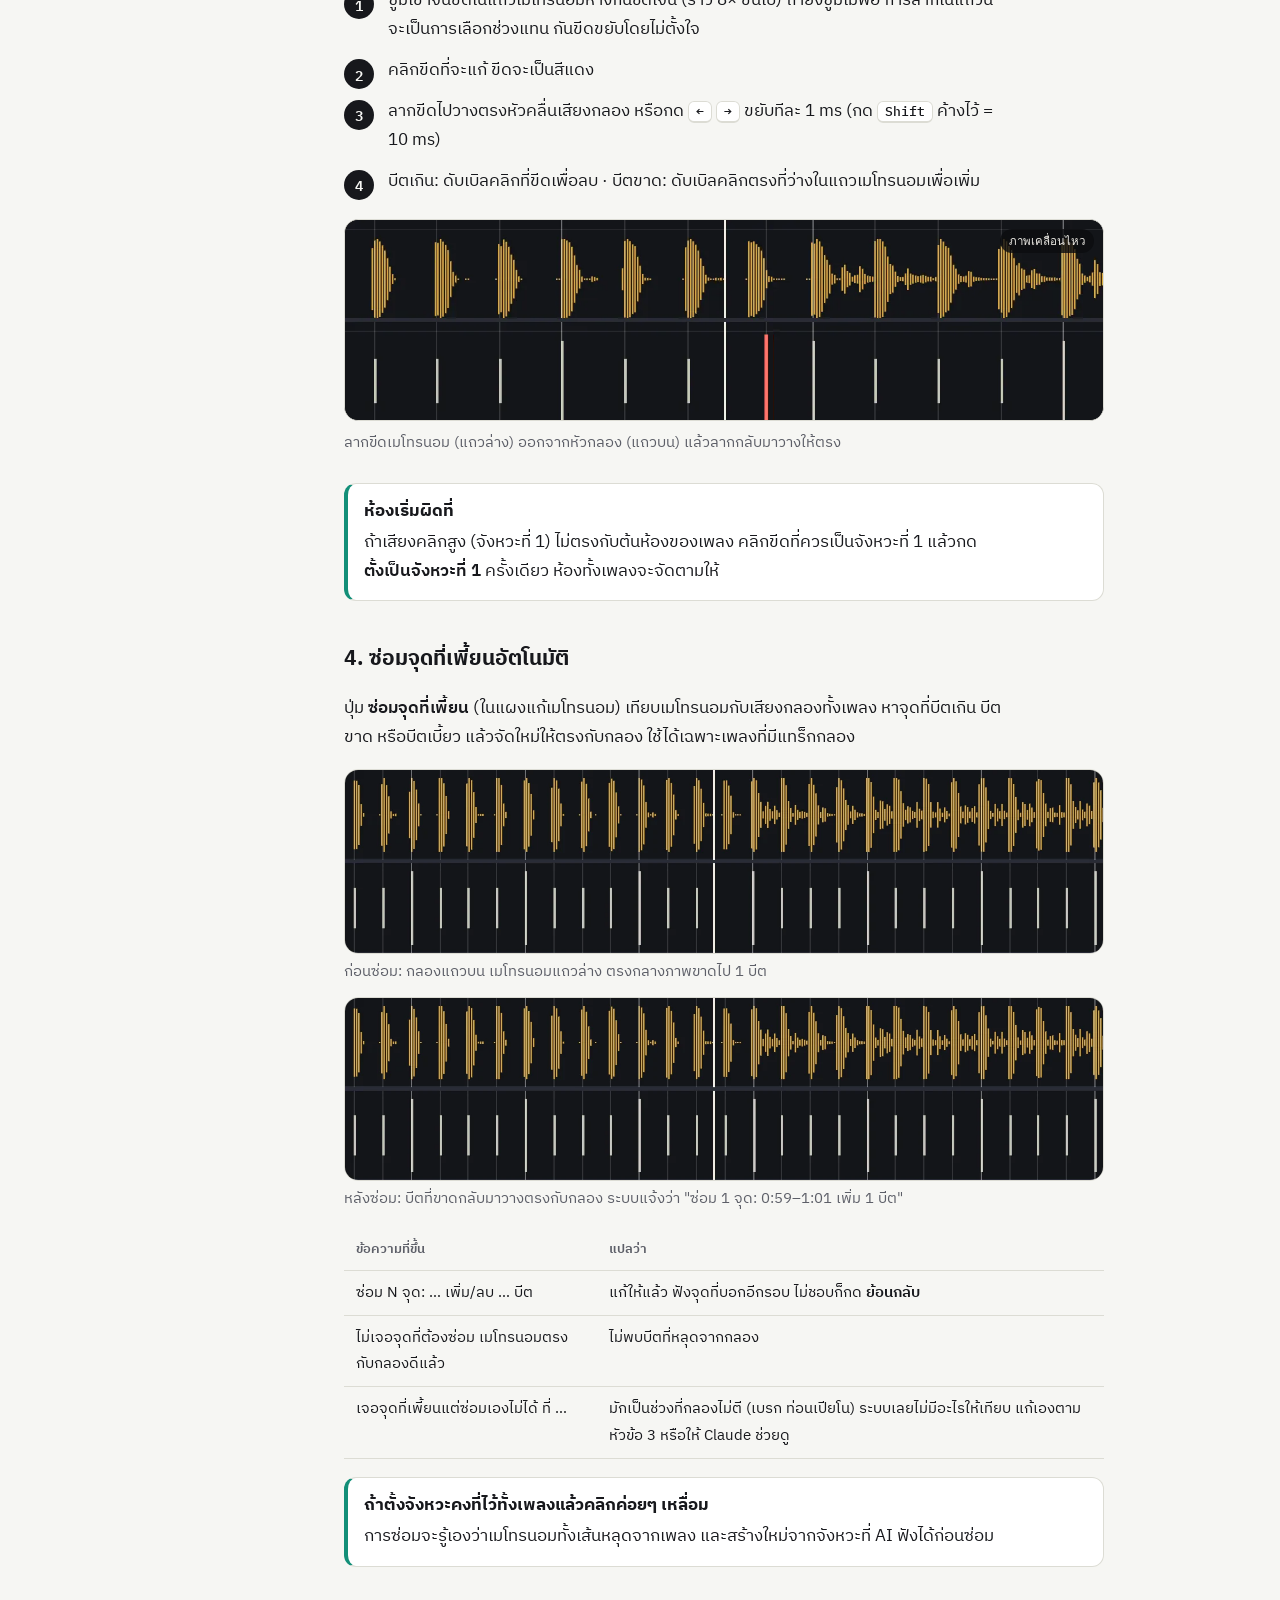
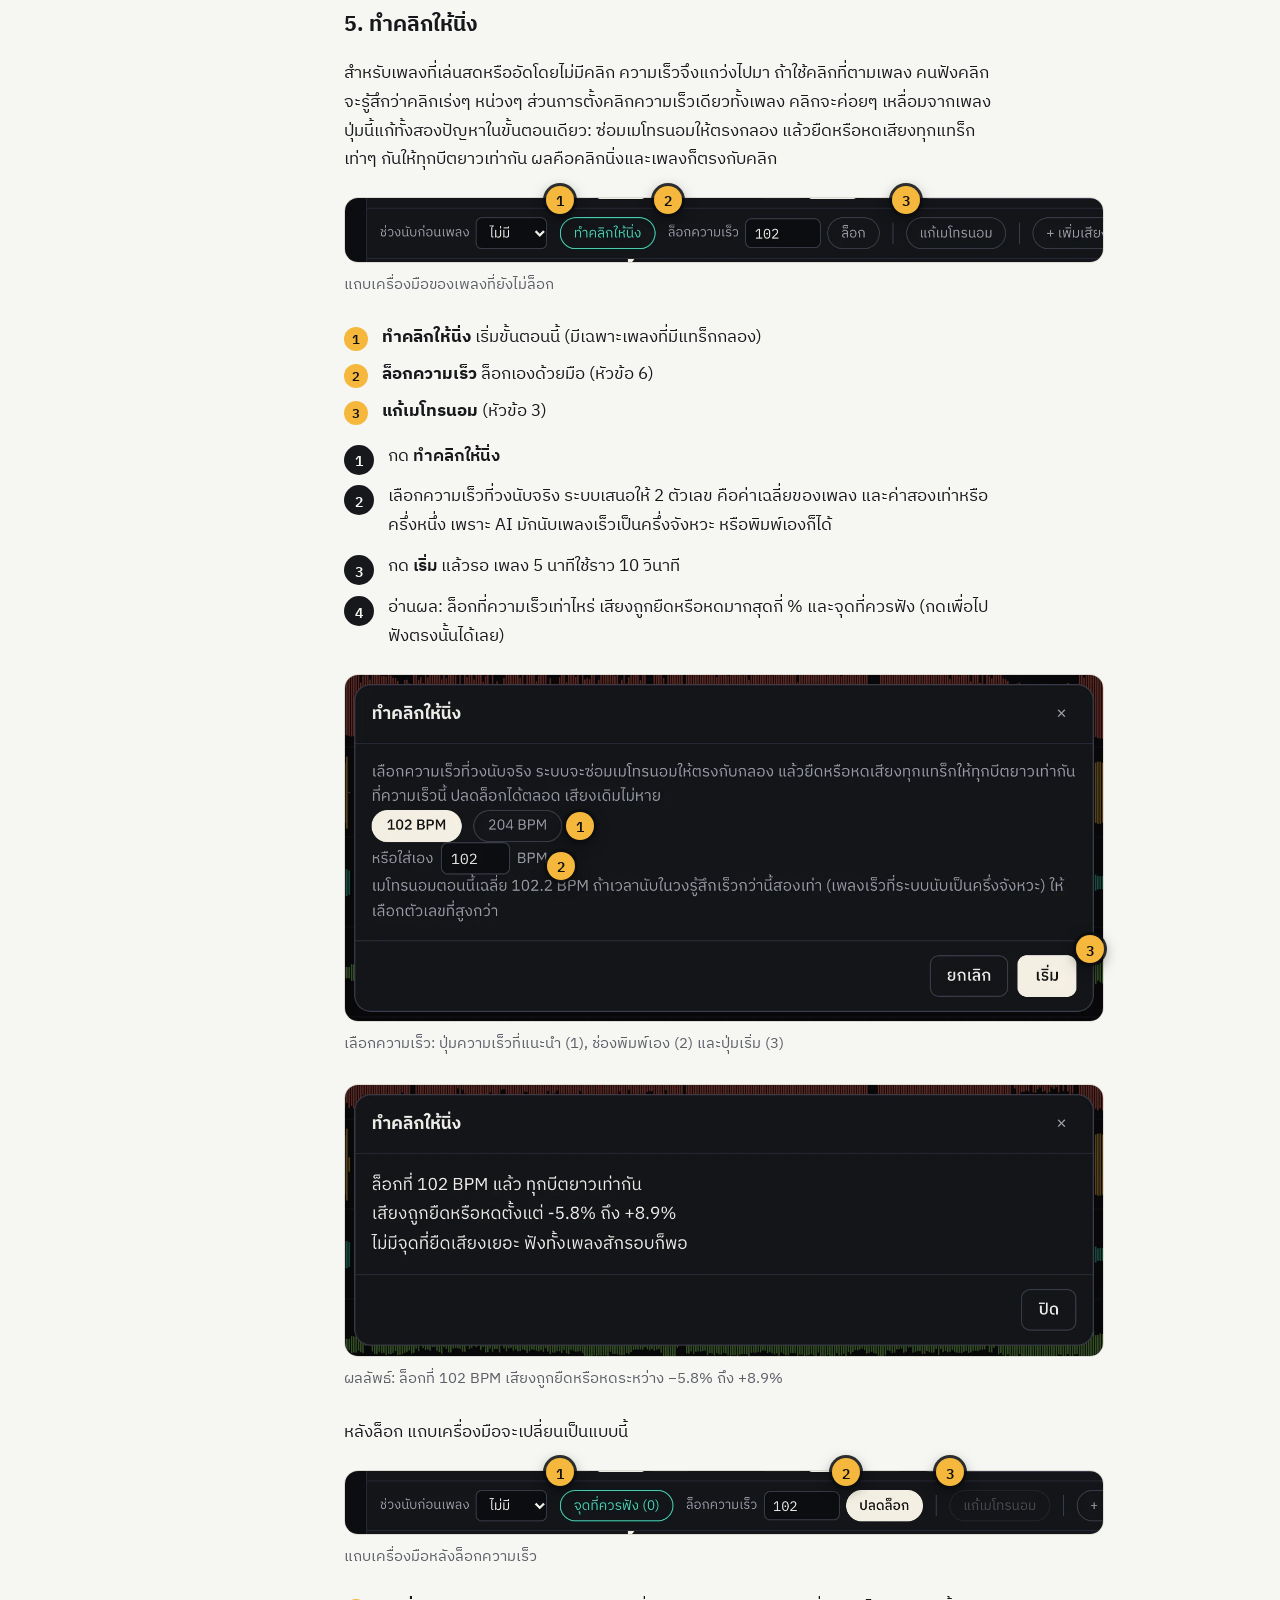
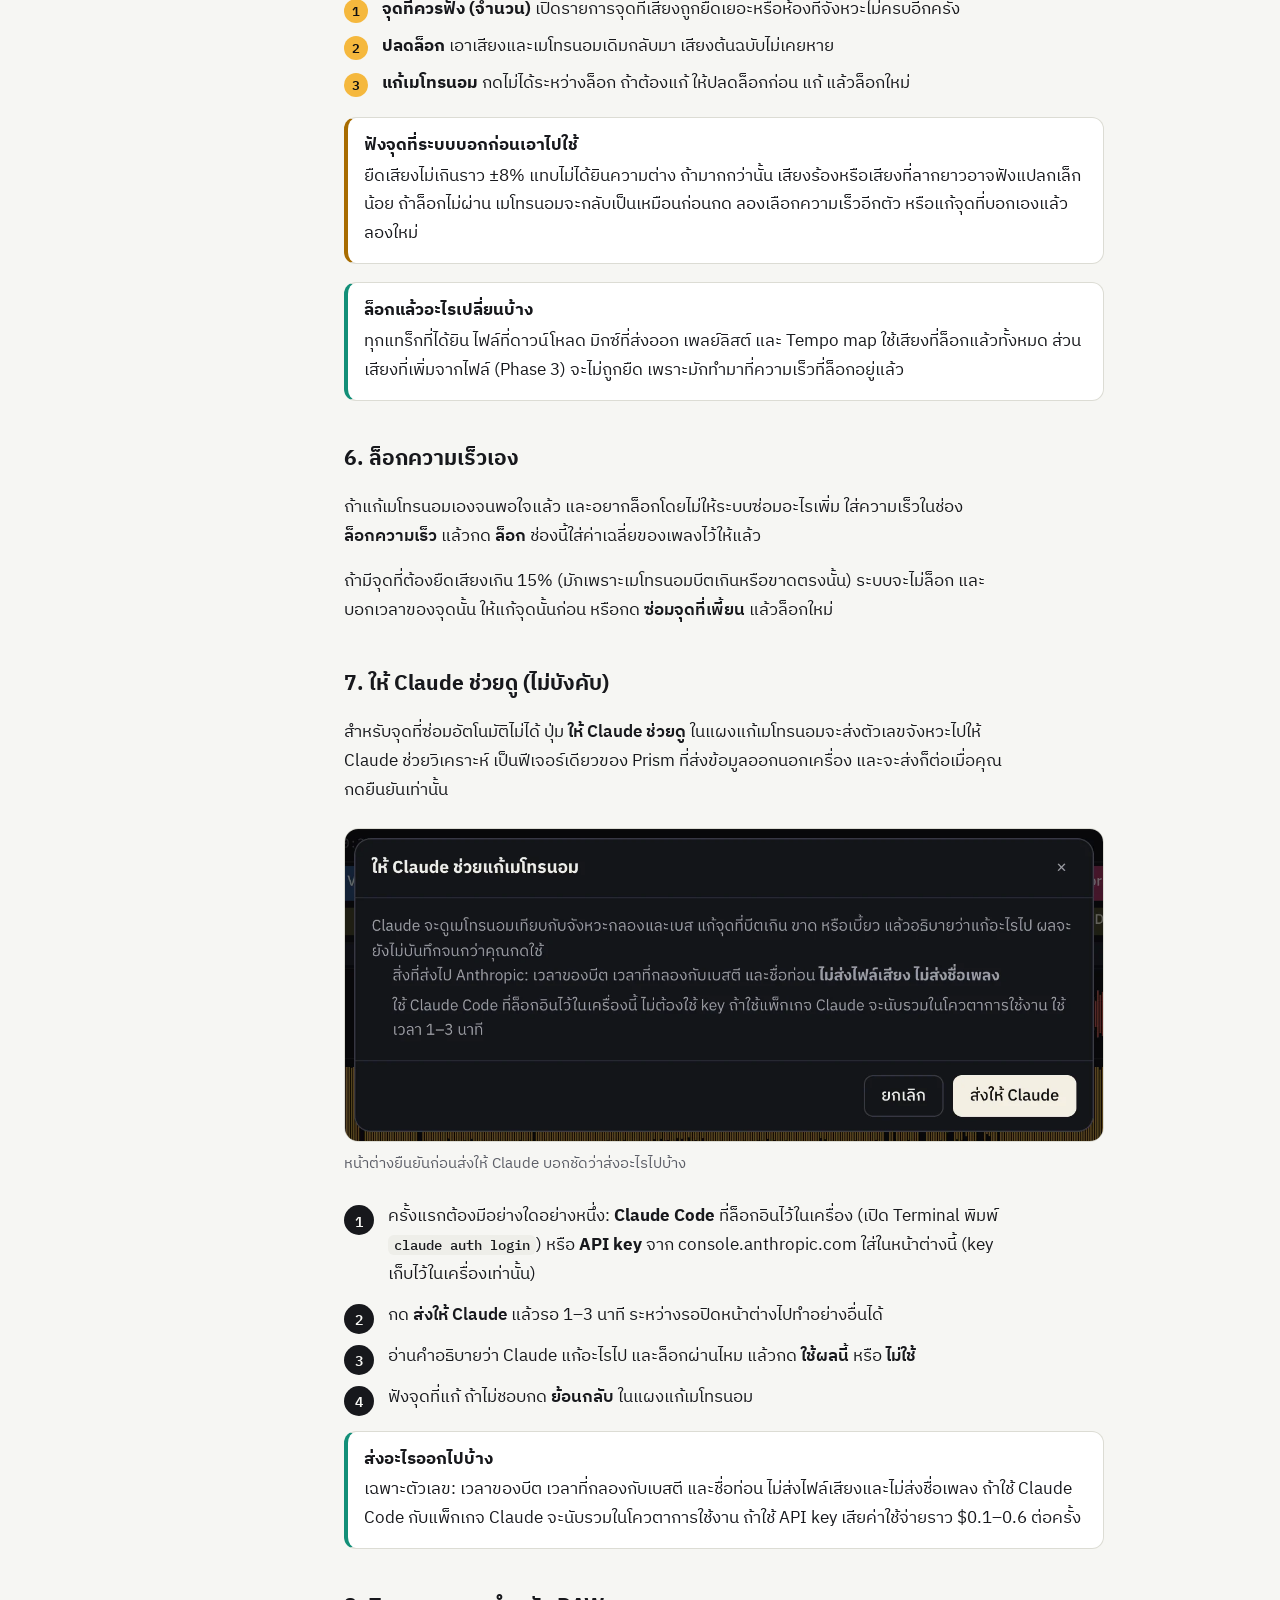
==== commit 5fe70c9a: "Run on Windows - fsutil: every file swap goes through fsutil.replace, which on Windows waits   while" ====
--- a/docs/manual/index.html
+++ b/docs/manual/index.html
@@ -165,8 +165,8 @@
     <header class="intro">
       <h1>คู่มือ Prism</h1>
       <p>Prism คือโปรแกรมเตรียม data สำหรับเล่นสด ใช้ AI แยกเพลงเป็นแทร็ก (ร้อง กลอง เบส กีตาร์ เปียโน อื่นๆ) วิเคราะห์จังหวะ คีย์ คอร์ด และท่อนเพลง ทำแทร็กคลิกที่แก้ได้ละเอียด ใส่เสียงบอกท่อน แล้วส่งออกไปใช้ใน DAW หรือเล่นบนเวทีด้วยเพลย์ลิสต์ของ Prism เอง</p>
-      <p>ทุกอย่างทำงานในเครื่อง Mac ของคุณ ไฟล์เพลงไม่ถูกส่งออกไปไหน</p>
-      <ul class="chips"><li>macOS · Apple Silicon</li><li>ใช้ผ่านเบราว์เซอร์</li><li>ภาพในคู่มือใช้เพลงตัวอย่าง</li></ul>
+      <p>ทุกอย่างทำงานในเครื่องของคุณ (Mac หรือ Windows) ไฟล์เพลงไม่ถูกส่งออกไปไหน</p>
+      <ul class="chips"><li>macOS · Apple Silicon</li><li>Windows 10/11</li><li>ใช้ผ่านเบราว์เซอร์</li><li>ภาพในคู่มือใช้เพลงตัวอย่าง</li></ul>
     </header>
 
     <section id="phase-1">
@@ -175,15 +175,24 @@
       <p>ส่วนนี้พาตั้งแต่เปิดโปรแกรมครั้งแรก นำเข้าเพลง รอ AI แยกเสียง จนถึงรู้ว่าแต่ละส่วนของหน้าเพลงทำอะไร เมื่อจบ phase นี้คุณจะได้ stem ของเพลงแรกและส่งออกไปใช้ได้</p>
 
       <h3 id="install">1. ติดตั้งและเปิด Prism</h3>
-      <p>สิ่งที่ต้องมี: Mac ชิป Apple (M1 ขึ้นไป), Python 3.10–3.12 และอินเทอร์เน็ตตอนเปิดครั้งแรก</p>
+      <p>สิ่งที่ต้องมี: Mac ชิป Apple (M1 ขึ้นไป) หรือ Windows 10/11, Python 3.10–3.12 และอินเทอร์เน็ตตอนเปิดครั้งแรก ดาวน์โหลดโปรแกรมจาก <a href="https://github.com/namosarawut/stem-studio">GitHub</a> (ปุ่ม Code → Download ZIP แล้วแตกไฟล์)</p>
+      <p><strong>บน Mac</strong></p>
       <ol class="steps">
         <li>ถ้ายังไม่มี Python ให้ติดตั้งก่อน วิธีที่ง่ายคือใช้ Homebrew พิมพ์ใน Terminal ว่า <code>brew install python@3.12</code></li>
-        <li>ดาวน์โหลดโฟลเดอร์ Prism มาไว้ในเครื่อง แล้ว<strong>ดับเบิลคลิก <code>start.command</code></strong></li>
+        <li><strong>ดับเบิลคลิก <code>start.command</code></strong> ในโฟลเดอร์ Prism</li>
         <li>ครั้งแรกจะเปิดหน้าต่าง Terminal และติดตั้งของที่ต้องใช้เอง ใช้เวลาหลายนาที เสร็จแล้วเบราว์เซอร์จะเปิดหน้า Prism ให้ที่ <code>http://127.0.0.1:8765</code></li>
         <li>ครั้งต่อไปดับเบิลคลิก <code>start.command</code> ได้เลย เปิดเร็วกว่ามาก</li>
       </ol>
-      <div class="warn"><strong>หน้าต่าง Terminal คือตัวโปรแกรม</strong>ปิดหน้าต่างนั้นเมื่อไหร่ Prism จะหยุดทำงาน ถ้าเปิดเบราว์เซอร์แล้วขึ้นว่าเชื่อมต่อไม่ได้ ให้ดับเบิลคลิก <code>start.command</code> ใหม่</div>
       <div class="tip"><strong>ถ้า macOS ไม่ยอมเปิดไฟล์</strong>คลิกขวาที่ <code>start.command</code> แล้วเลือก "เปิด" (Open) หนึ่งครั้ง ครั้งต่อไปดับเบิลคลิกได้ตามปกติ</div>
+      <p><strong>บน Windows</strong></p>
+      <ol class="steps">
+        <li>ติดตั้ง Python 3.10–3.12 จาก python.org ตอนติดตั้ง<strong>ติ๊ก "Add python.exe to PATH"</strong></li>
+        <li><strong>ดับเบิลคลิก <code>start.bat</code></strong> ในโฟลเดอร์ Prism ครั้งแรกจะติดตั้งของที่ต้องใช้เอง ถ้าเครื่องมีการ์ดจอ NVIDIA จะติดตั้งแบบใช้การ์ดจอให้ (แยกเสียงเร็ว) ถ้าไม่มีจะใช้ CPU (ช้ากว่ามาก แต่ใช้ได้)</li>
+        <li>เสร็จแล้วเบราว์เซอร์จะเปิดหน้า Prism ให้ ครั้งต่อไปดับเบิลคลิก <code>start.bat</code> ได้เลย</li>
+        <li>อยากได้เสียงพูด cue ภาษาไทย: เปิด <strong>Settings → Time &amp; language → Language &amp; region → Add a language → ไทย</strong> แล้วเลือกติดตั้ง <strong>Text-to-speech</strong> จะได้เสียง Pattara จากนั้นเปิด Prism ใหม่</li>
+      </ol>
+      <div class="tip"><strong>ถ้า Windows ขึ้นว่า "Windows protected your PC"</strong>กด More info แล้ว Run anyway หนึ่งครั้ง</div>
+      <div class="warn"><strong>หน้าต่าง Terminal / Command Prompt คือตัวโปรแกรม</strong>ปิดหน้าต่างนั้นเมื่อไหร่ Prism จะหยุดทำงาน ถ้าเปิดเบราว์เซอร์แล้วขึ้นว่าเชื่อมต่อไม่ได้ ให้ดับเบิลคลิก <code>start.command</code> หรือ <code>start.bat</code> ใหม่</div>
       <div class="tip"><strong>เพลงแรกจะช้ากว่าปกติ</strong>ตอนแยกเพลงครั้งแรก Prism ต้องดาวน์โหลดโมเดล AI ราว 1.3 GB ครั้งเดียว หลังจากนั้นใช้งานได้โดยไม่ต้องต่อเน็ต</div>
 
       <h3 id="home">2. หน้าแรก</h3>
@@ -413,7 +422,7 @@
       <p class="eyebrow">Phase 3</p>
       <h2>cue · ช่วงนับ · แทร็กเพิ่ม</h2>
       <p>phase นี้คืองานเตรียม data ให้วงเล่นได้จริง: เสียงพูดบอกท่อน (cue) ในหูฟัง, เสียงนับเข้า, ช่วงนับก่อนเพลง, แยกบางท่อนออกมาเป็นแทร็กของตัวเอง และเอาเสียงจากไฟล์อื่นมาใส่เพิ่ม</p>
-      <p>cue ทั้งหมดอยู่ในแทร็ก <strong>Cues (เสียงบอกท่อน)</strong> แถวล่างสุดของไทม์ไลน์ เป็นเสียงพูดภาษาไทยหรืออังกฤษที่ Mac สร้างให้ในเครื่อง ไม่ต้องต่อเน็ต</p>
+      <p>cue ทั้งหมดอยู่ในแทร็ก <strong>Cues (เสียงบอกท่อน)</strong> แถวล่างสุดของไทม์ไลน์ เป็นเสียงพูดภาษาไทยหรืออังกฤษที่ระบบสร้างให้ในเครื่อง (เสียงของ macOS หรือ Windows) ไม่ต้องต่อเน็ต</p>
 
       <h3 id="cue-auto">1. ใส่ cue อัตโนมัติจากท่อนเพลง</h3>
       <p>วิธีเร็วที่สุด: กด <span class="ui">ใส่ cue อัตโนมัติจากท่อนเพลง</span> ระบบจะใส่ cue ก่อนเข้าทุกท่อน 1 ห้อง เช่น "เวิร์สสอง", "ฮุกหนึ่ง", "ท่อนส่ง", "ดนตรี สอง" ตามท่อนที่ AI แบ่งไว้</p>
@@ -437,7 +446,7 @@
         <li><b>2</b><span><strong>วาง</strong> ตรงจุดนี้ / ก่อนจุดนี้ 2 จังหวะ / ก่อน 1 ห้อง / ก่อน 2 ห้อง และติ๊ก <span class="ui">ชิดจังหวะ</span> ให้ cue เริ่มตรงบีตพอดี</span></li>
         <li><b>3</b><span><strong>หมวด</strong> ท่อนเพลง, เครื่องดนตรีเข้า-ออก, ความดังและการเล่น, การวนและการจบ, คีย์และจังหวะ, คำนับและคำสั้น, นับเข้า และ <strong>พิมพ์เอง</strong> (พิมพ์ประโยคอะไรก็ได้ เช่น "ท่อนแร็พของเจ") ช่องค้นหาด้านขวาค้นได้ทั้งไทยและอังกฤษ</span></li>
         <li><b>4</b><span><strong>คำในหมวด</strong> คำไทยตัวหนา คำอังกฤษตัวจาง ทั้งหมดมี 135 คำ</span></li>
-        <li><b>5</b><span><strong>เสียง</strong> เลือกเสียงผู้พูด (ไทย: กันยา, อังกฤษ: หลายเสียงตามที่มีใน Mac) โปรแกรมจำเสียงที่เลือกล่าสุดไว้</span></li>
+        <li><b>5</b><span><strong>เสียง</strong> เลือกเสียงผู้พูด (ไทย: กันยาบน Mac, Pattara บน Windows · อังกฤษ: หลายเสียงตามที่มีในเครื่อง) โปรแกรมจำเสียงที่เลือกล่าสุดไว้ เปิดเพลงที่ทำบนอีกระบบหนึ่ง cue จะใช้เสียงภาษาเดียวกันที่มีในเครื่องแทนให้</span></li>
         <li><b>6</b><span><strong>ฟังเสียง</strong> ฟังก่อนใส่ และ <strong>ใส่ cue</strong></span></li>
       </ol>
 
@@ -588,7 +597,7 @@
       </ol>
 
       <h3 id="show-mode">4. โหมดโชว์</h3>
-      <p>กด <span class="ui">โหมดโชว์</span> ที่หน้าเพลย์ลิสต์ จอจะเต็ม ตัวหนังสือใหญ่อ่านจากระยะไกลได้ และ Mac จะไม่พักหน้าจอระหว่างเล่น</p>
+      <p>กด <span class="ui">โหมดโชว์</span> ที่หน้าเพลย์ลิสต์ จอจะเต็ม ตัวหนังสือใหญ่อ่านจากระยะไกลได้ และเครื่องจะไม่พักหน้าจอระหว่างเล่น</p>
       <figure class="wide"><div class="shot"><a href="img/show.webp" target="_blank" rel="noopener" title="เปิดภาพขนาดเต็ม"><img src="img/show.webp" width="1440" height="900" alt="โหมดโชว์ระหว่างเล่นเพลงที่ 2" loading="lazy"></a><span class="mark" style="left:0.9%;top:28.52%" aria-hidden="true">1</span><span class="mark" style="left:0.9%;top:39.11%" aria-hidden="true">2</span><span class="mark" style="left:0.9%;top:51.84%" aria-hidden="true">3</span><span class="mark" style="left:0.9%;top:67.01%" aria-hidden="true">4</span><span class="mark" style="left:27.57%;top:87.11%" aria-hidden="true">5</span><span class="mark" style="left:72.08%;top:8.49%" aria-hidden="true">6</span><span class="mark" style="left:74.1%;top:96.11%" aria-hidden="true">7</span><span class="mark" style="left:0.9%;top:4.27%" aria-hidden="true">8</span></div><figcaption>โหมดโชว์ระหว่างเล่นเพลงที่ 2</figcaption></figure>
       <ol class="legend">
         <li><b>1</b><span><strong>เพลงที่เล่นอยู่</strong> และสถานะ (กำลังเล่น / หยุดชั่วคราว / พร้อมเล่น)</span></li>
@@ -635,7 +644,7 @@
         <li>เล่นเพลย์ลิสต์ทั้งเซ็ตหนึ่งรอบ ทุกเพลงจะถูกเตรียมเสียงไว้ล่วงหน้า วันงานเริ่มได้ทันที</li>
         <li>เช็กว่าเพลงที่ต้องหยุดรอ (พิธีกรพูด เปลี่ยนเครื่อง) เปิด <span class="ui">หยุดหลังเพลงนี้</span> ไว้แล้ว</li>
         <li>เสียบสายออก audio interface ตั้งให้เมโทรนอมกับ cue ออกฝั่งหูฟังของวง (หัวข้อ 3 ปุ่มลัด "คิว+เมโทรนอม ซ้าย · ดนตรี ขวา")</li>
-        <li>ต่อสายชาร์จ Mac และปิดการแจ้งเตือน (โหมดห้ามรบกวน)</li>
+        <li>ต่อสายชาร์จ และปิดการแจ้งเตือน (โหมดห้ามรบกวนบน Mac หรือ Focus assist บน Windows)</li>
         <li>เข้าโหมดโชว์ ลองแป้นเหยียบทุกปุ่ม แล้วกด <span class="ui">ล็อกจอ</span></li>
       </ol>
     </section>
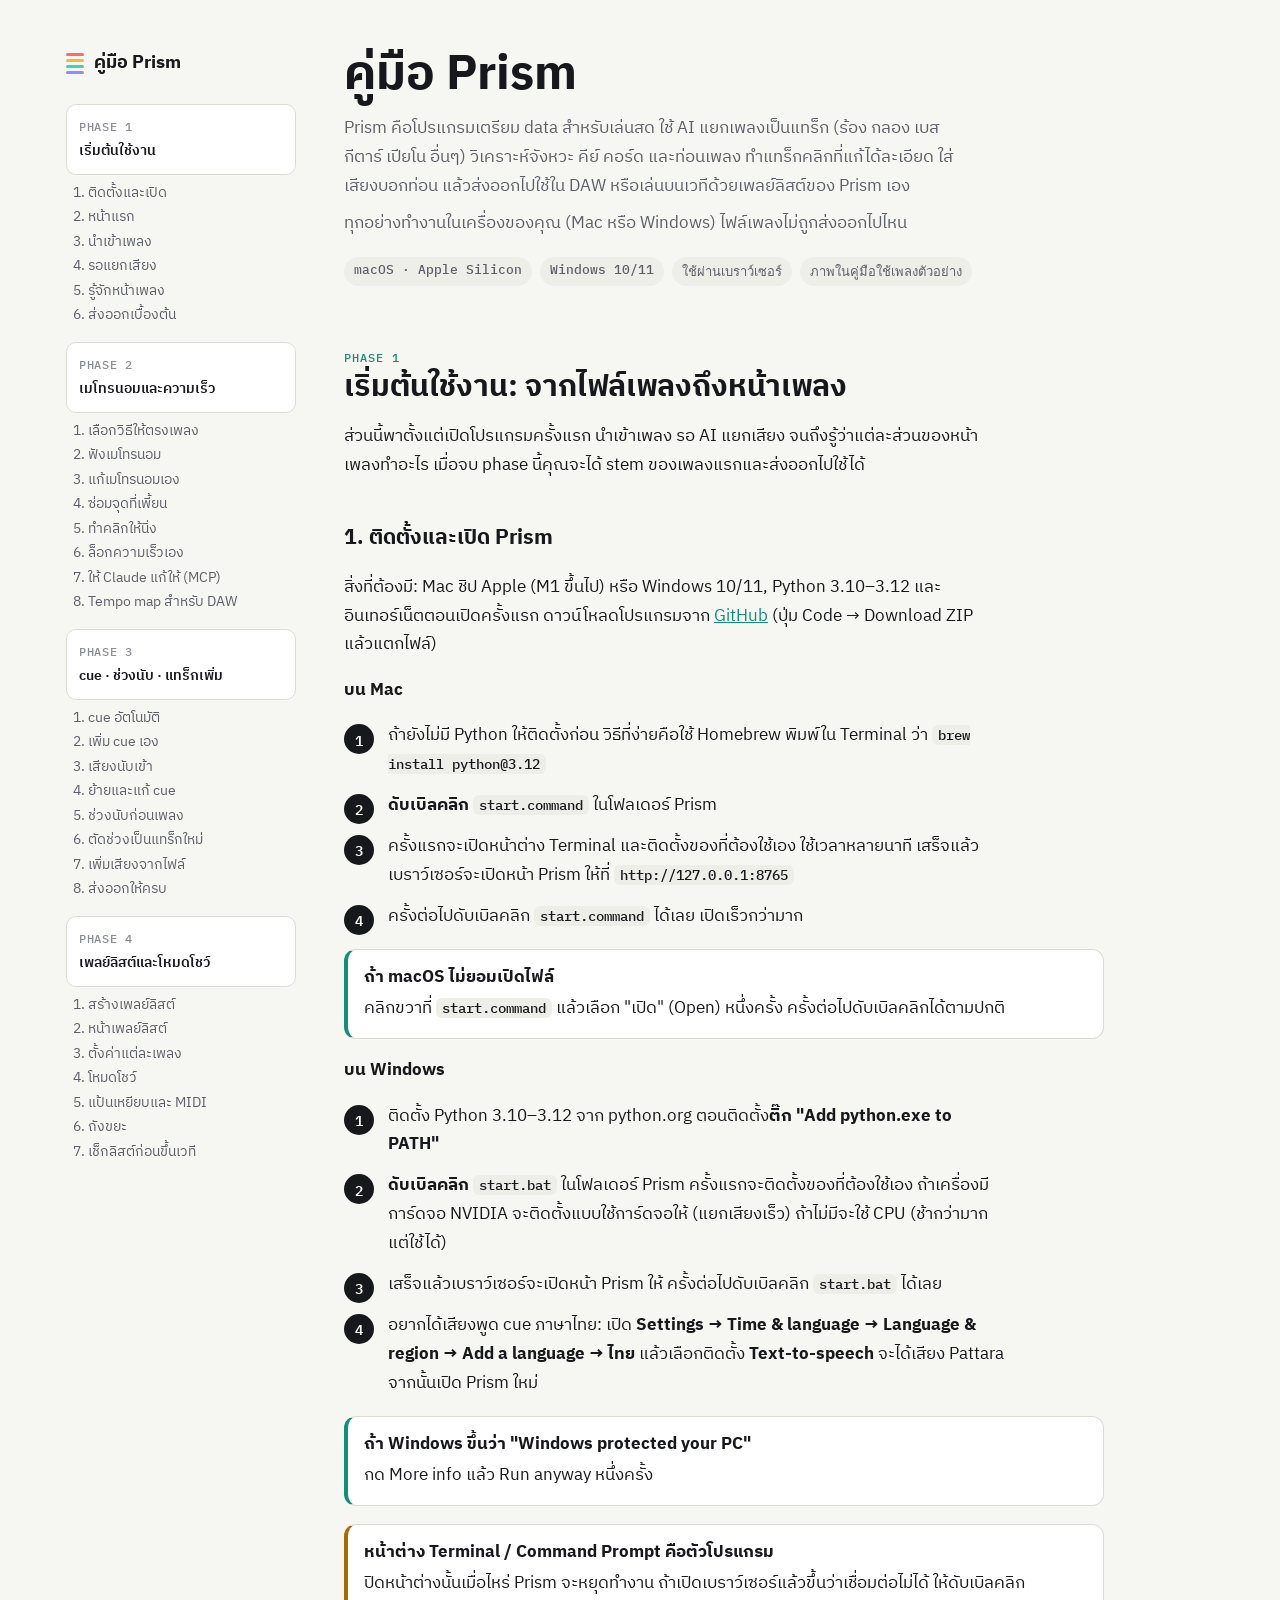
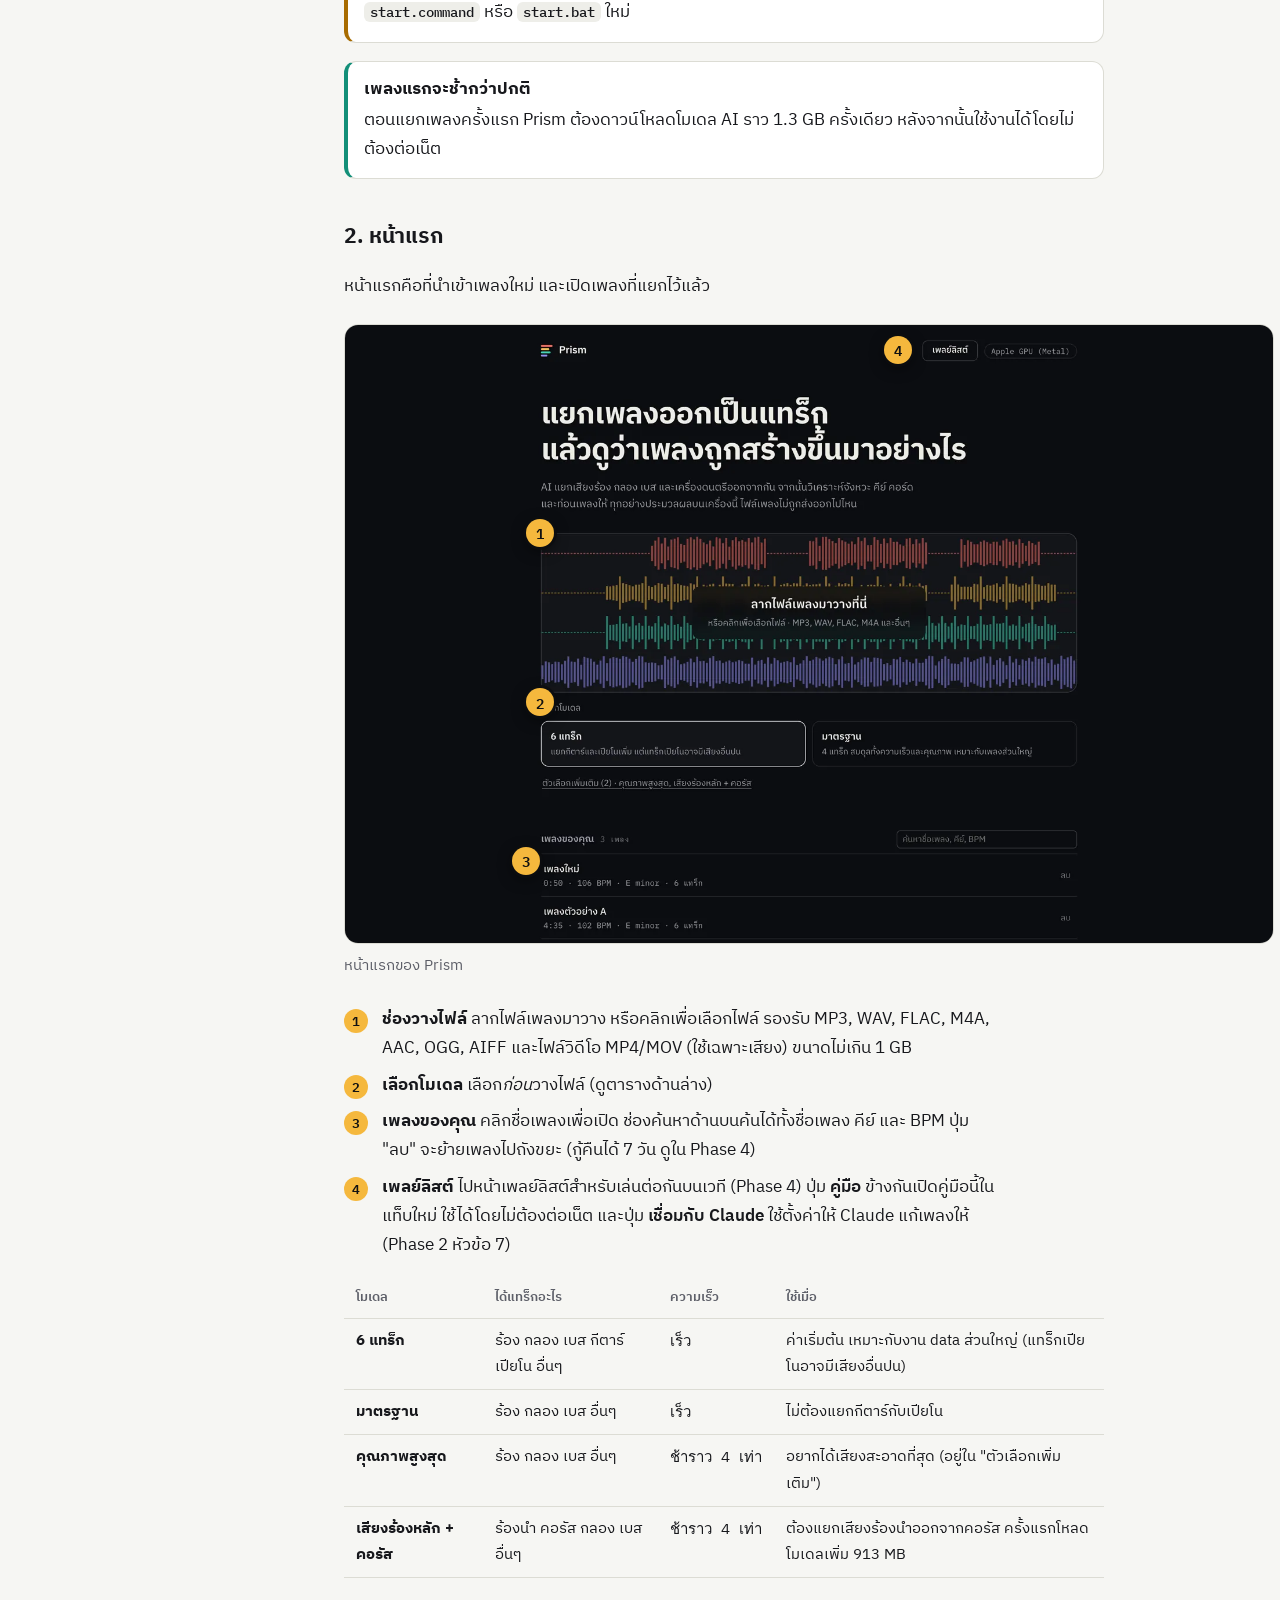
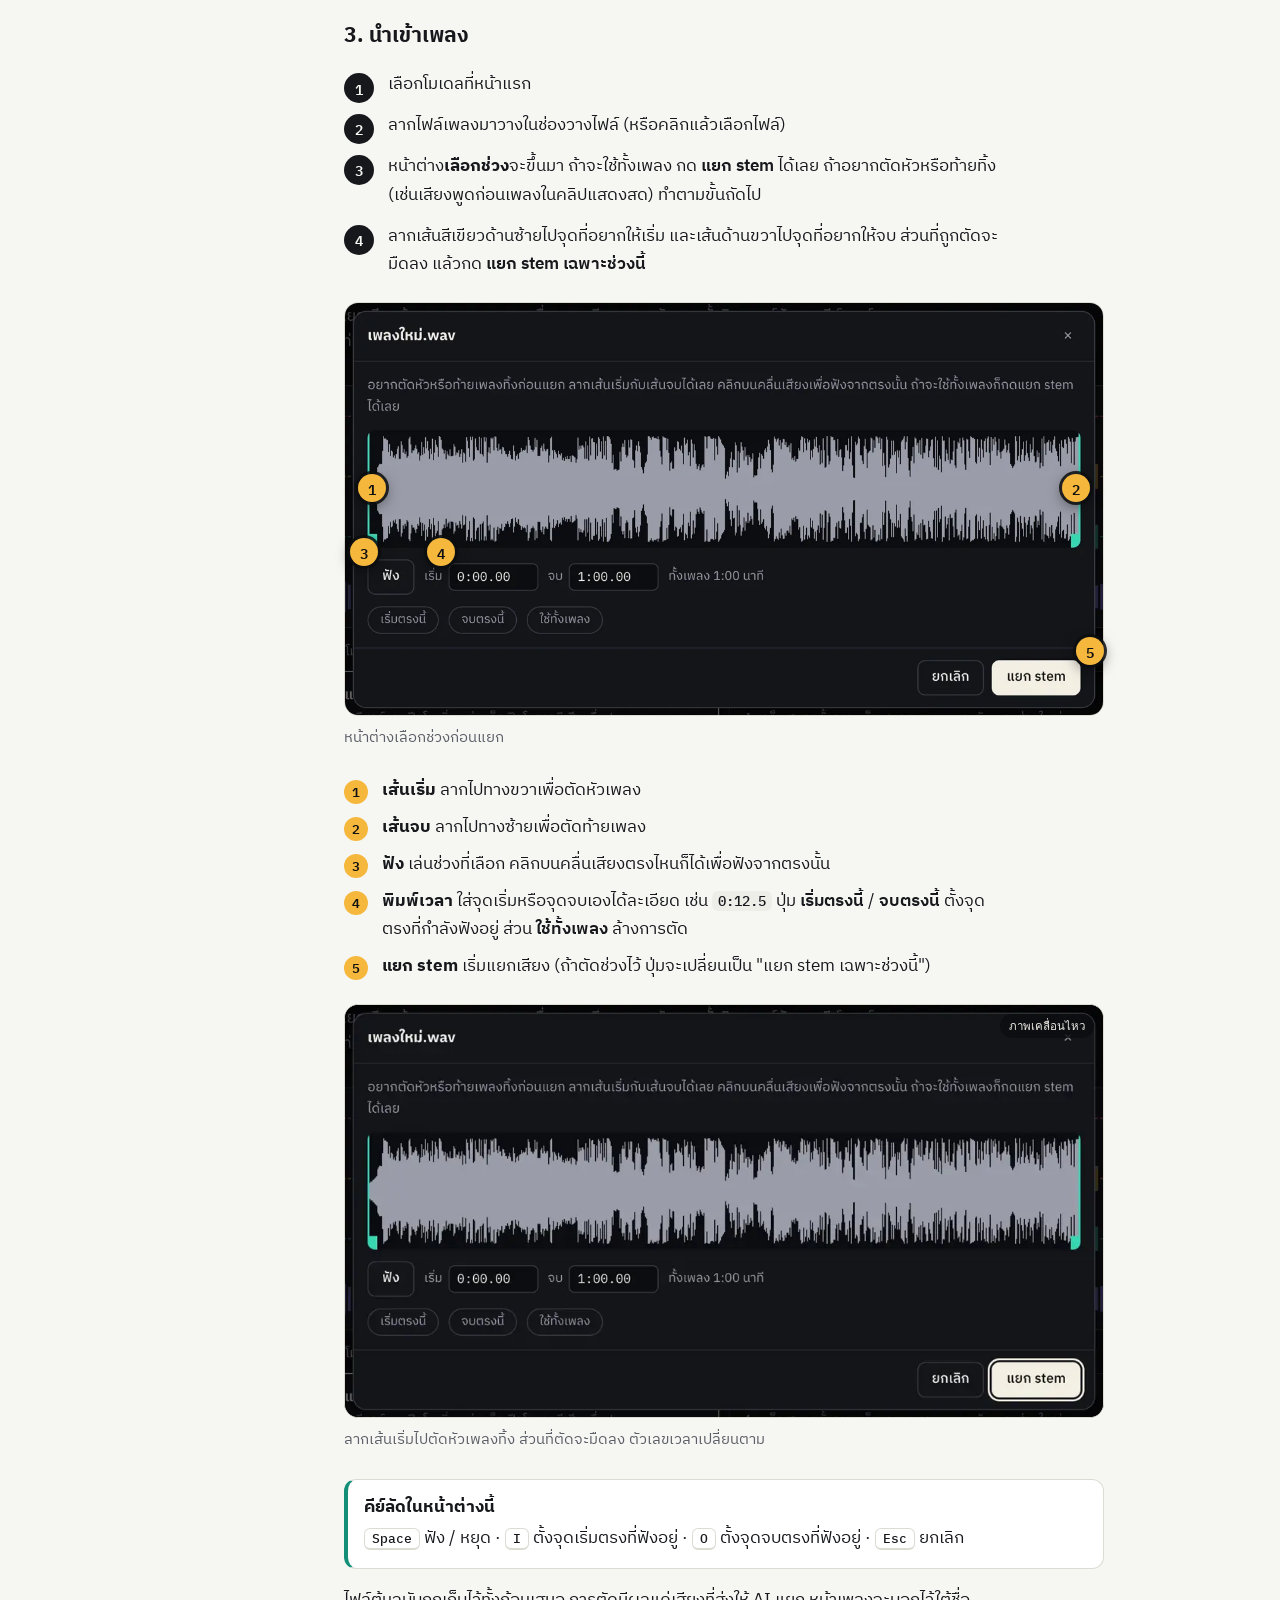
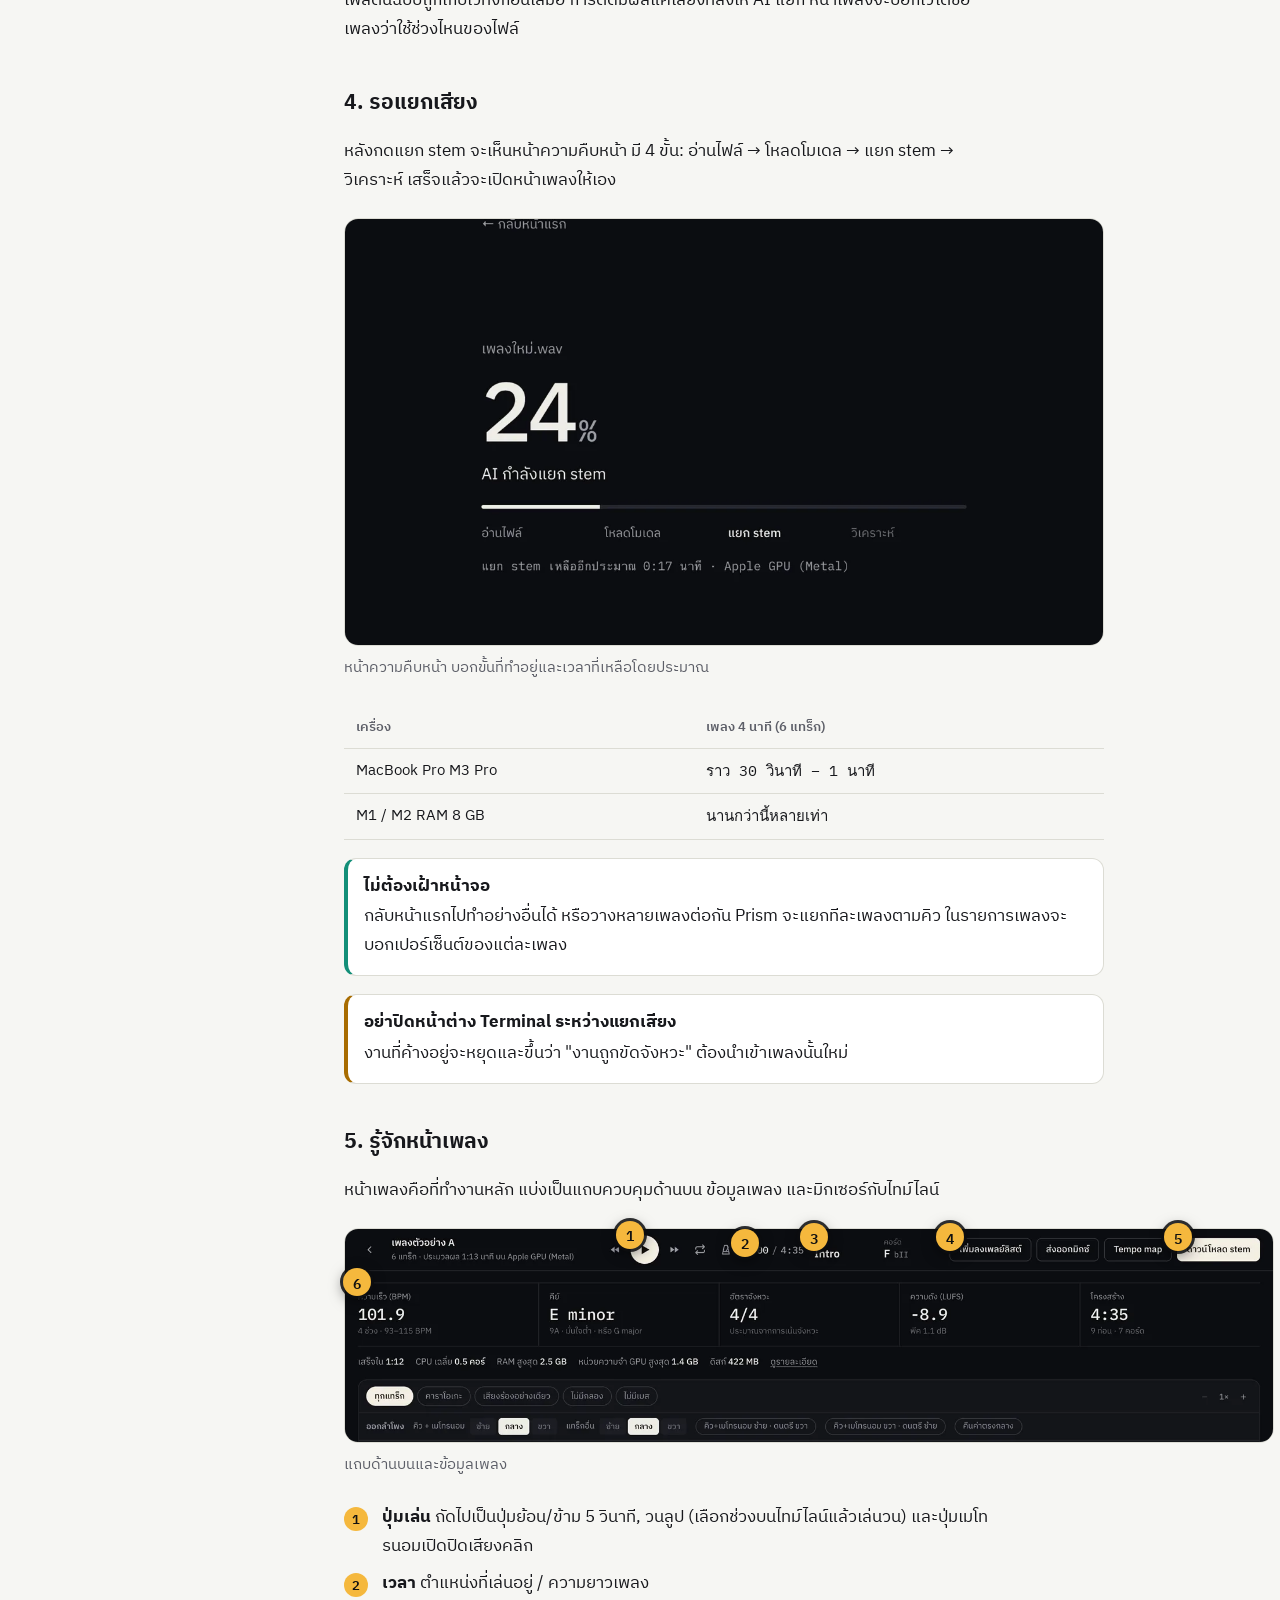
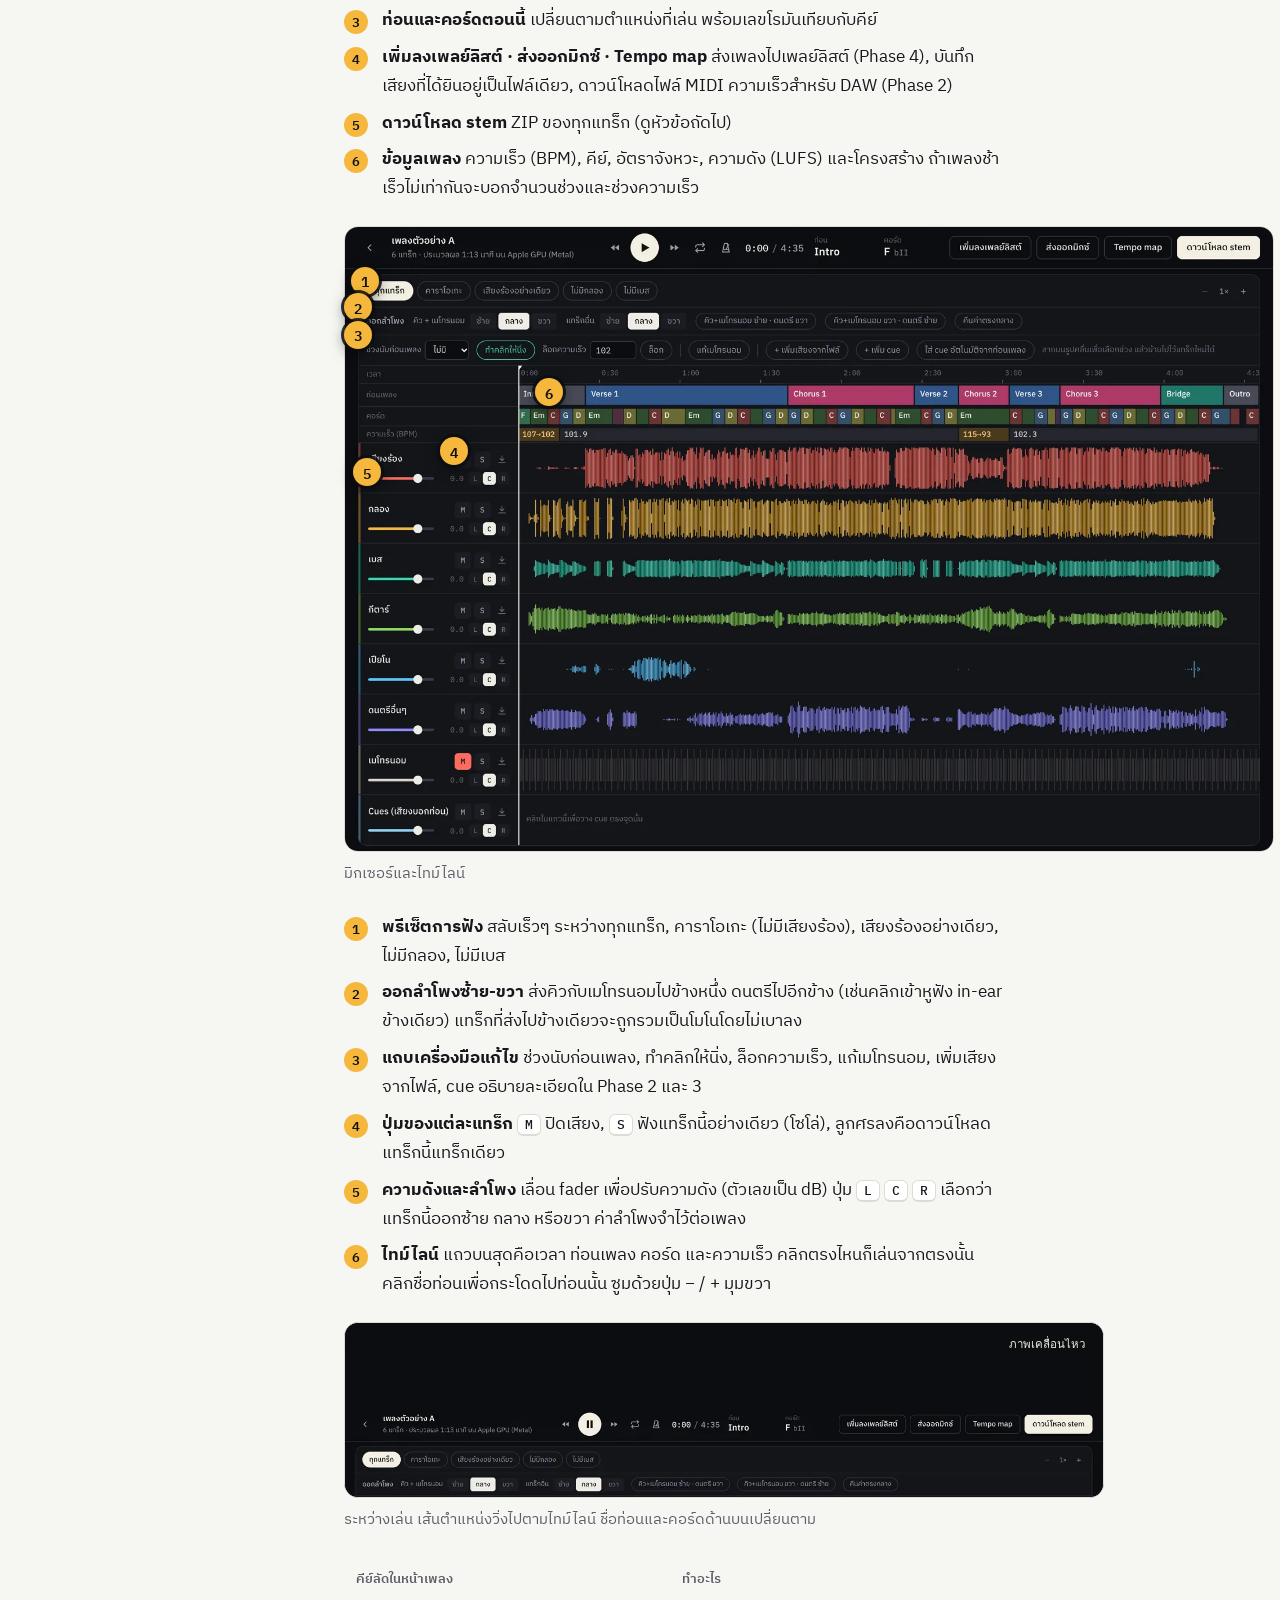
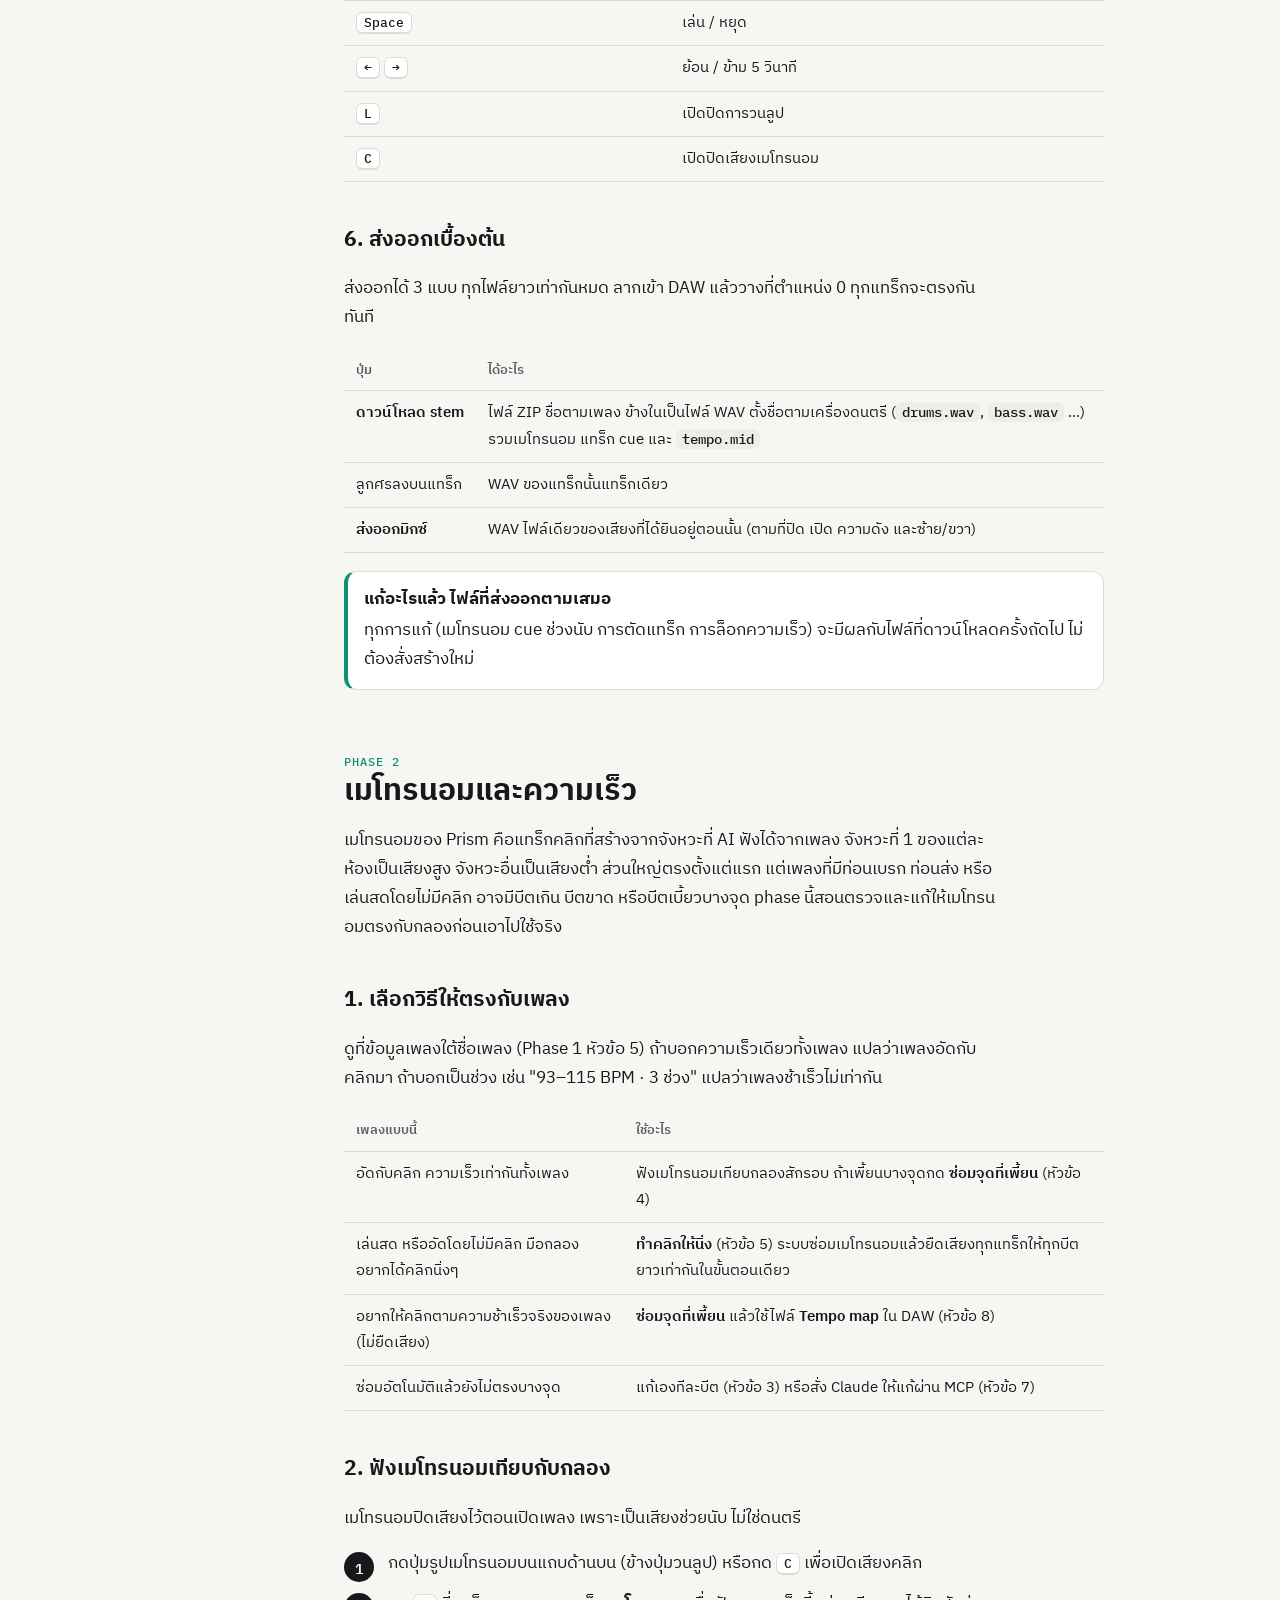
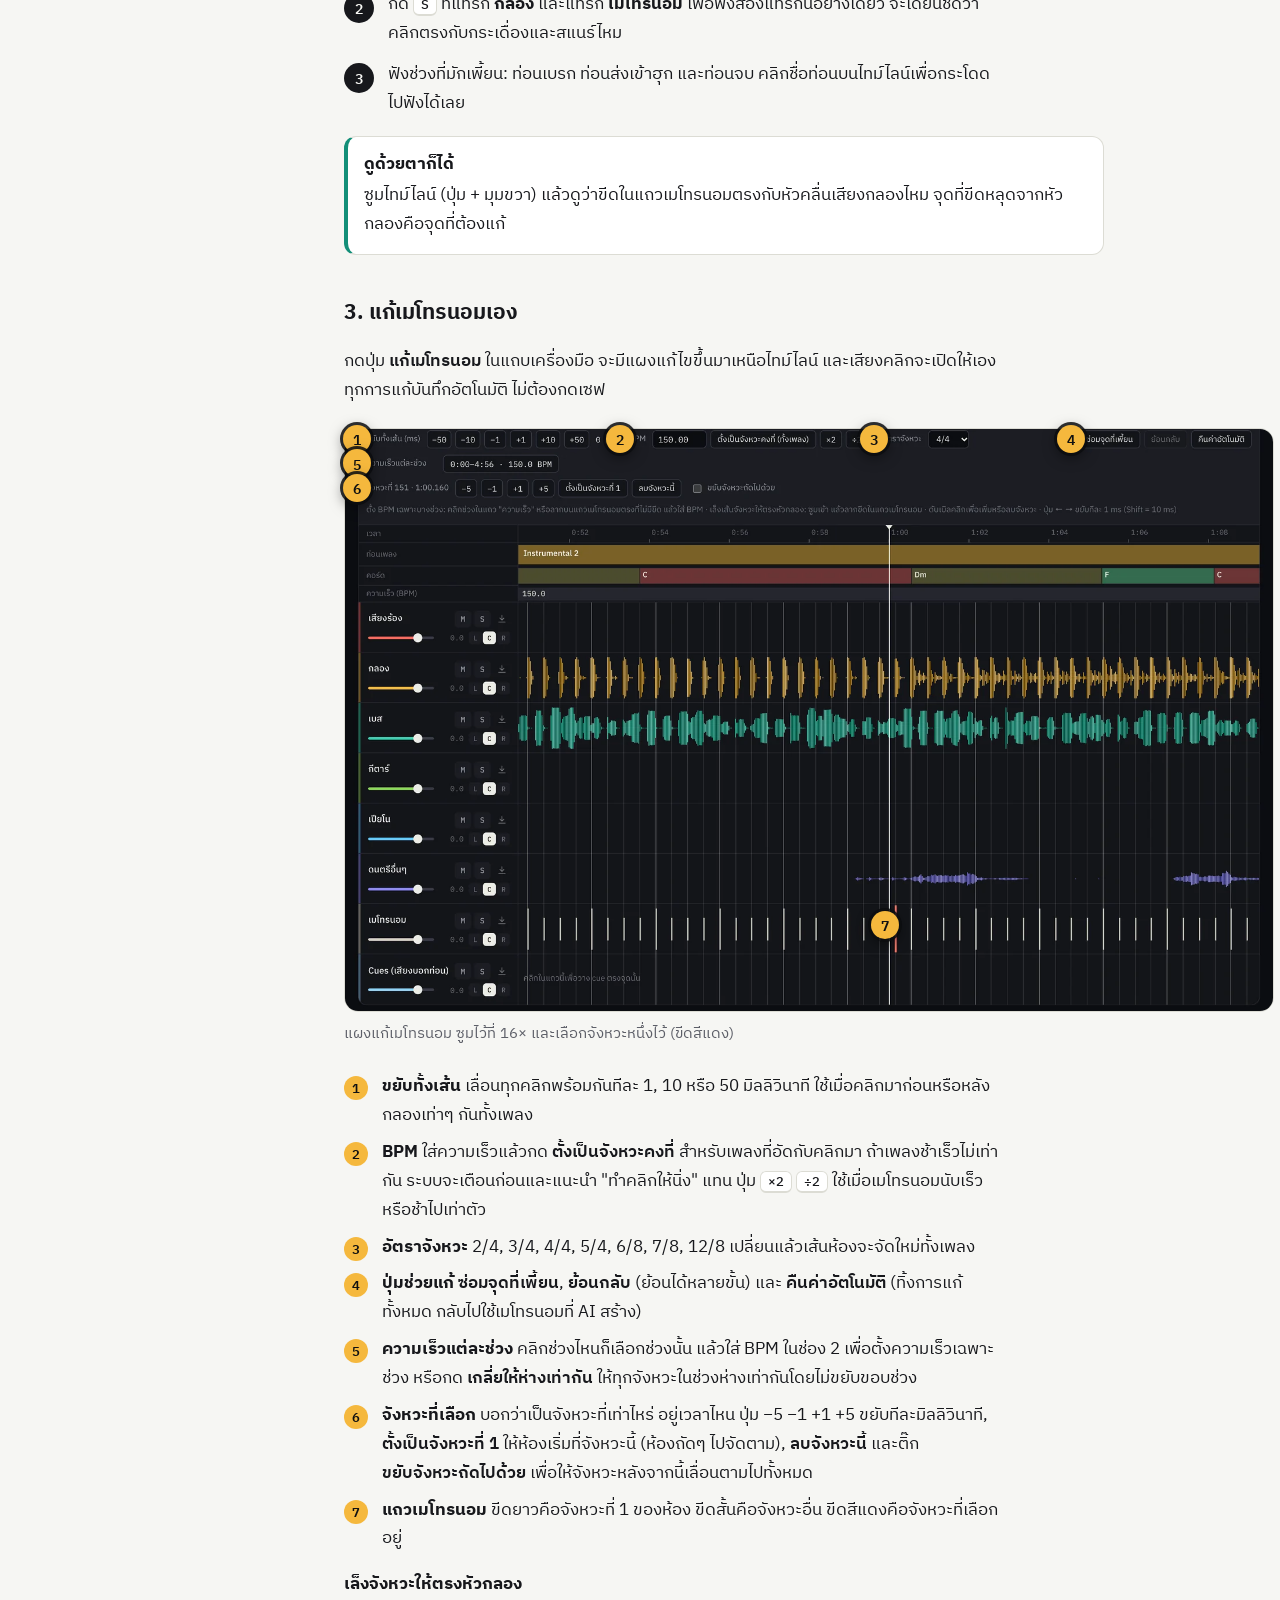
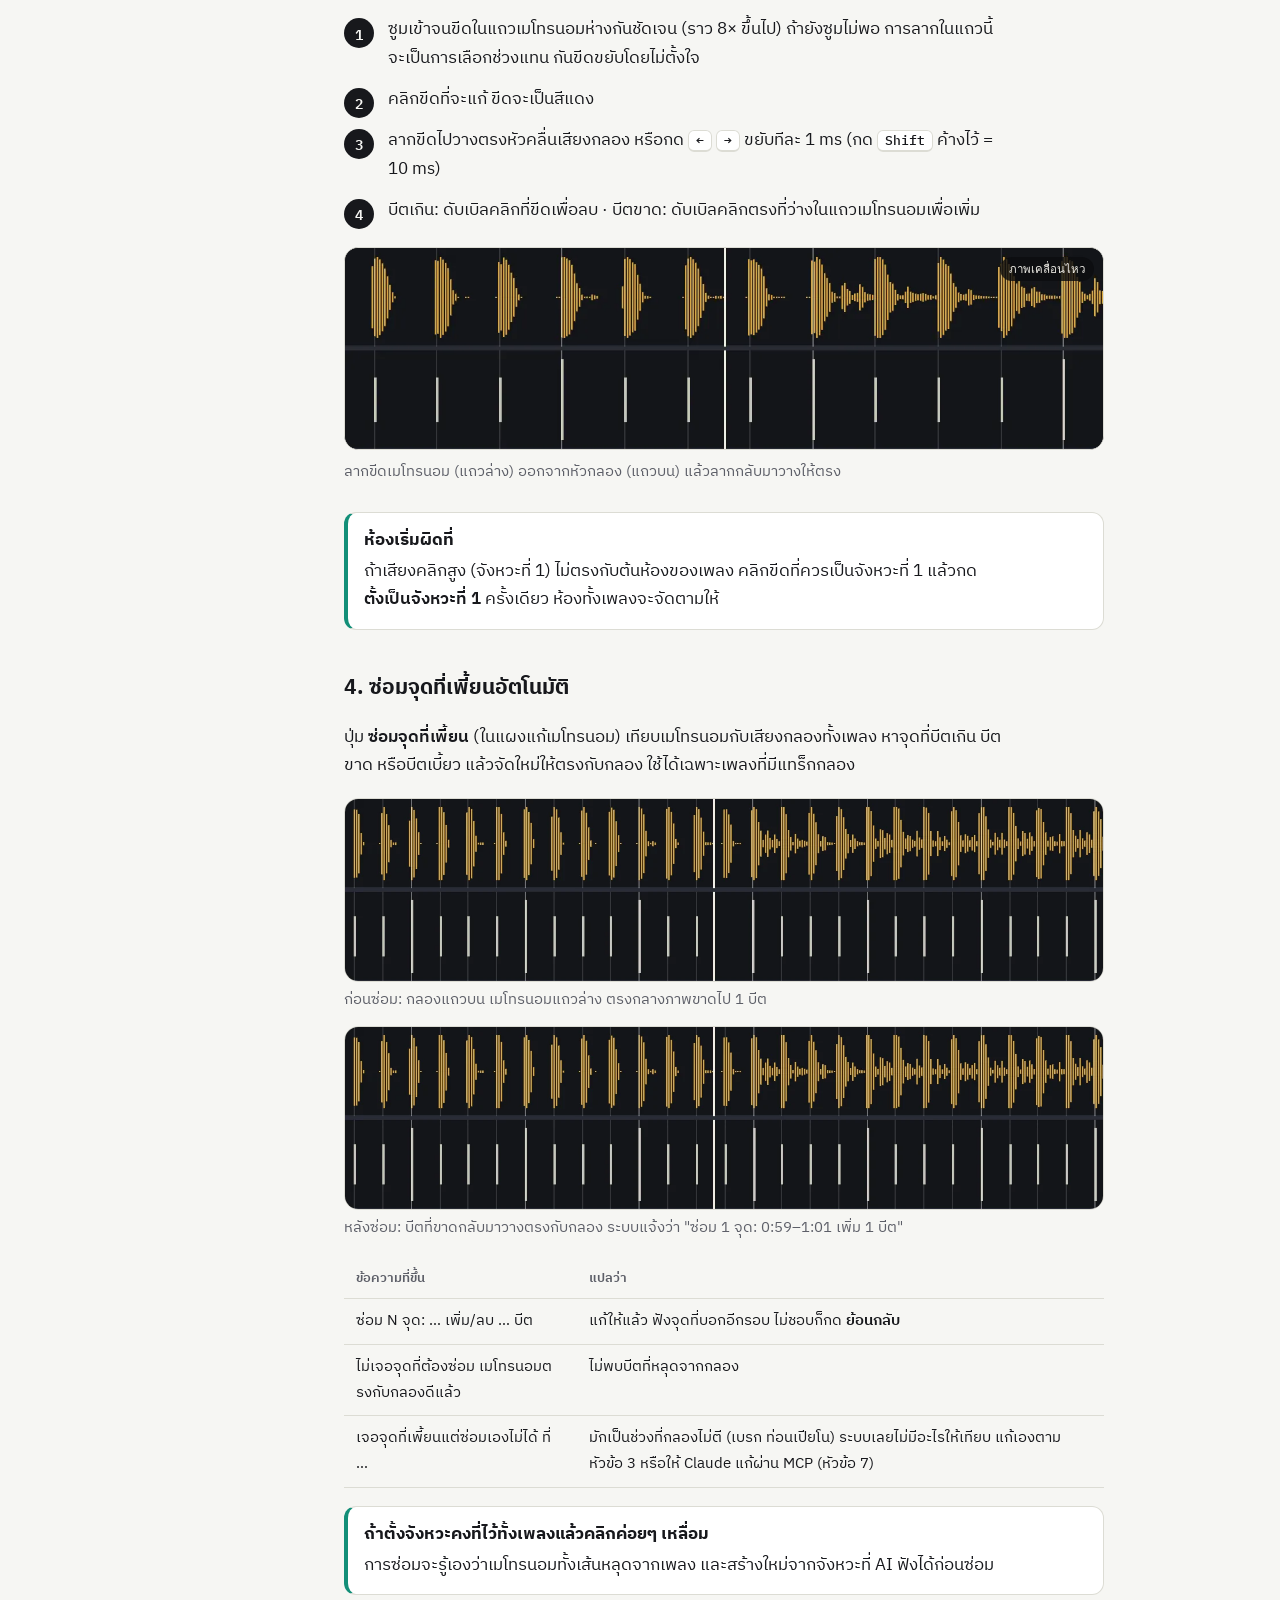
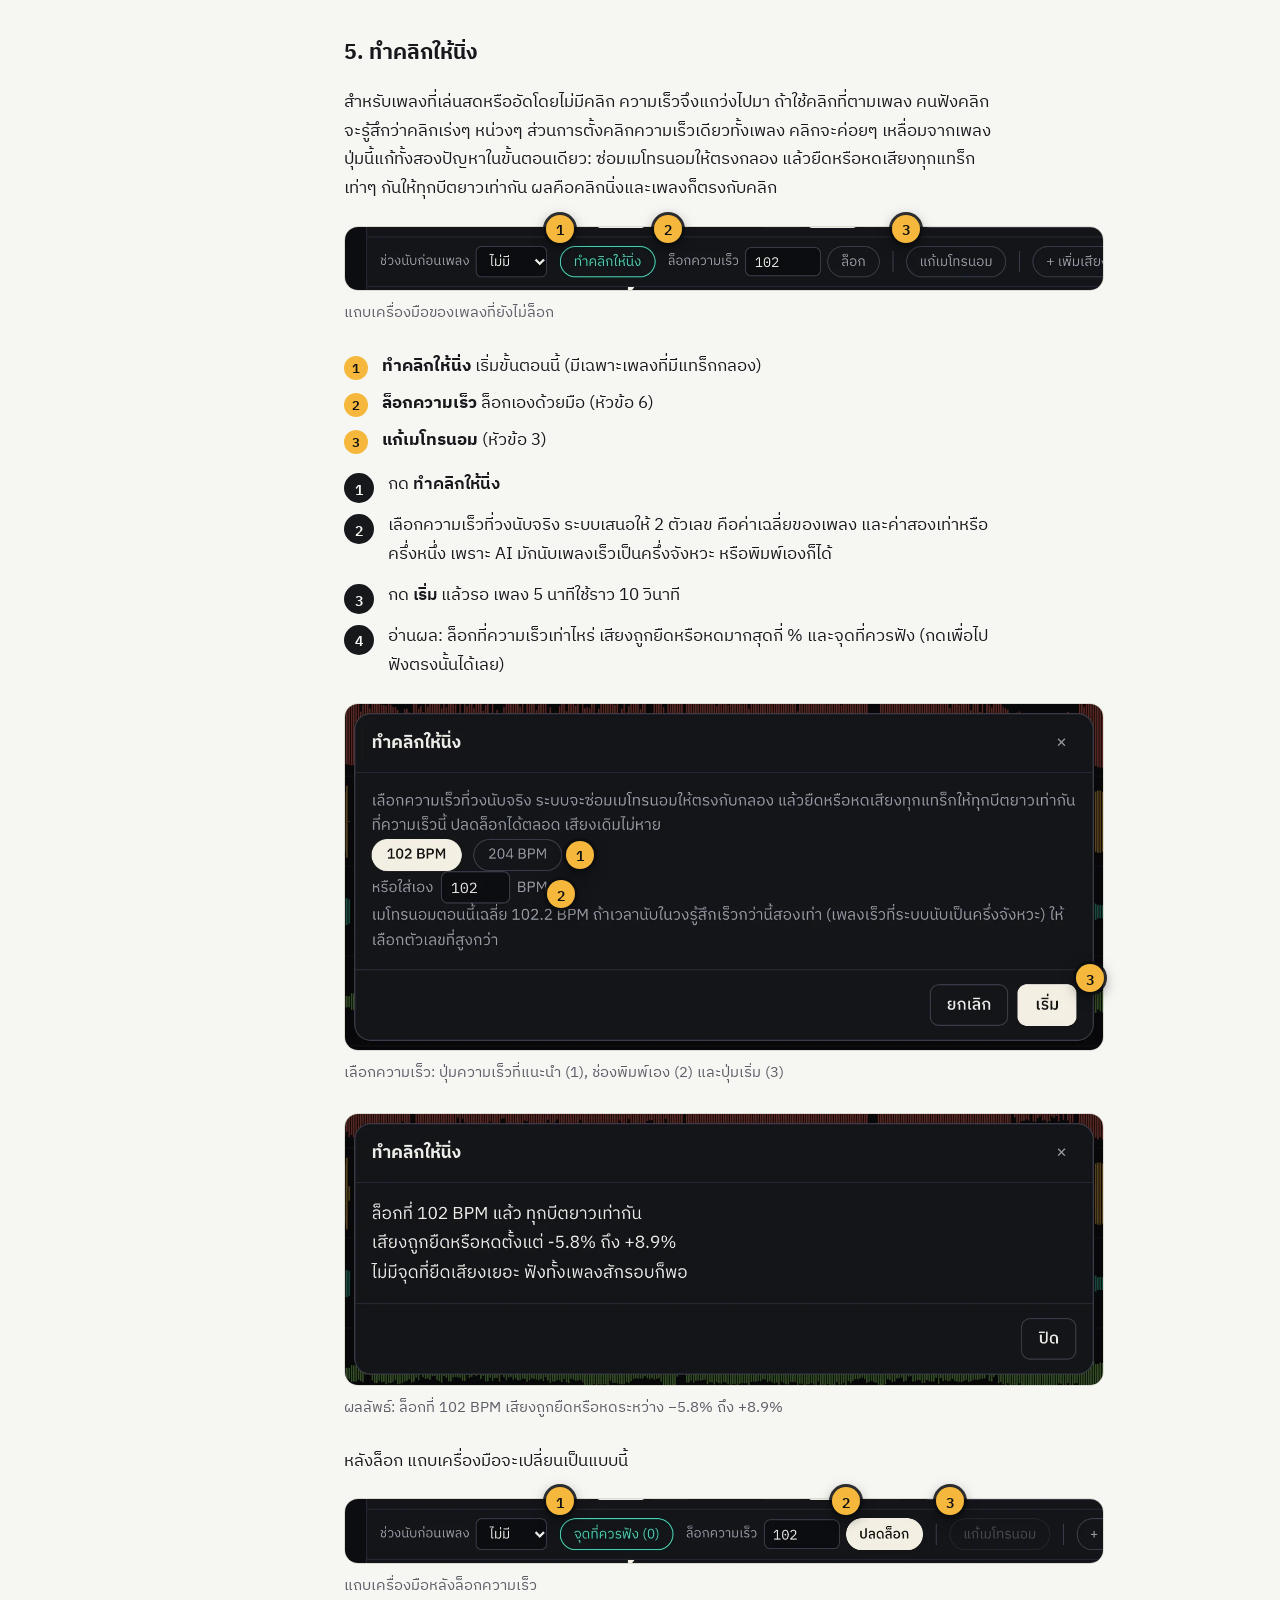
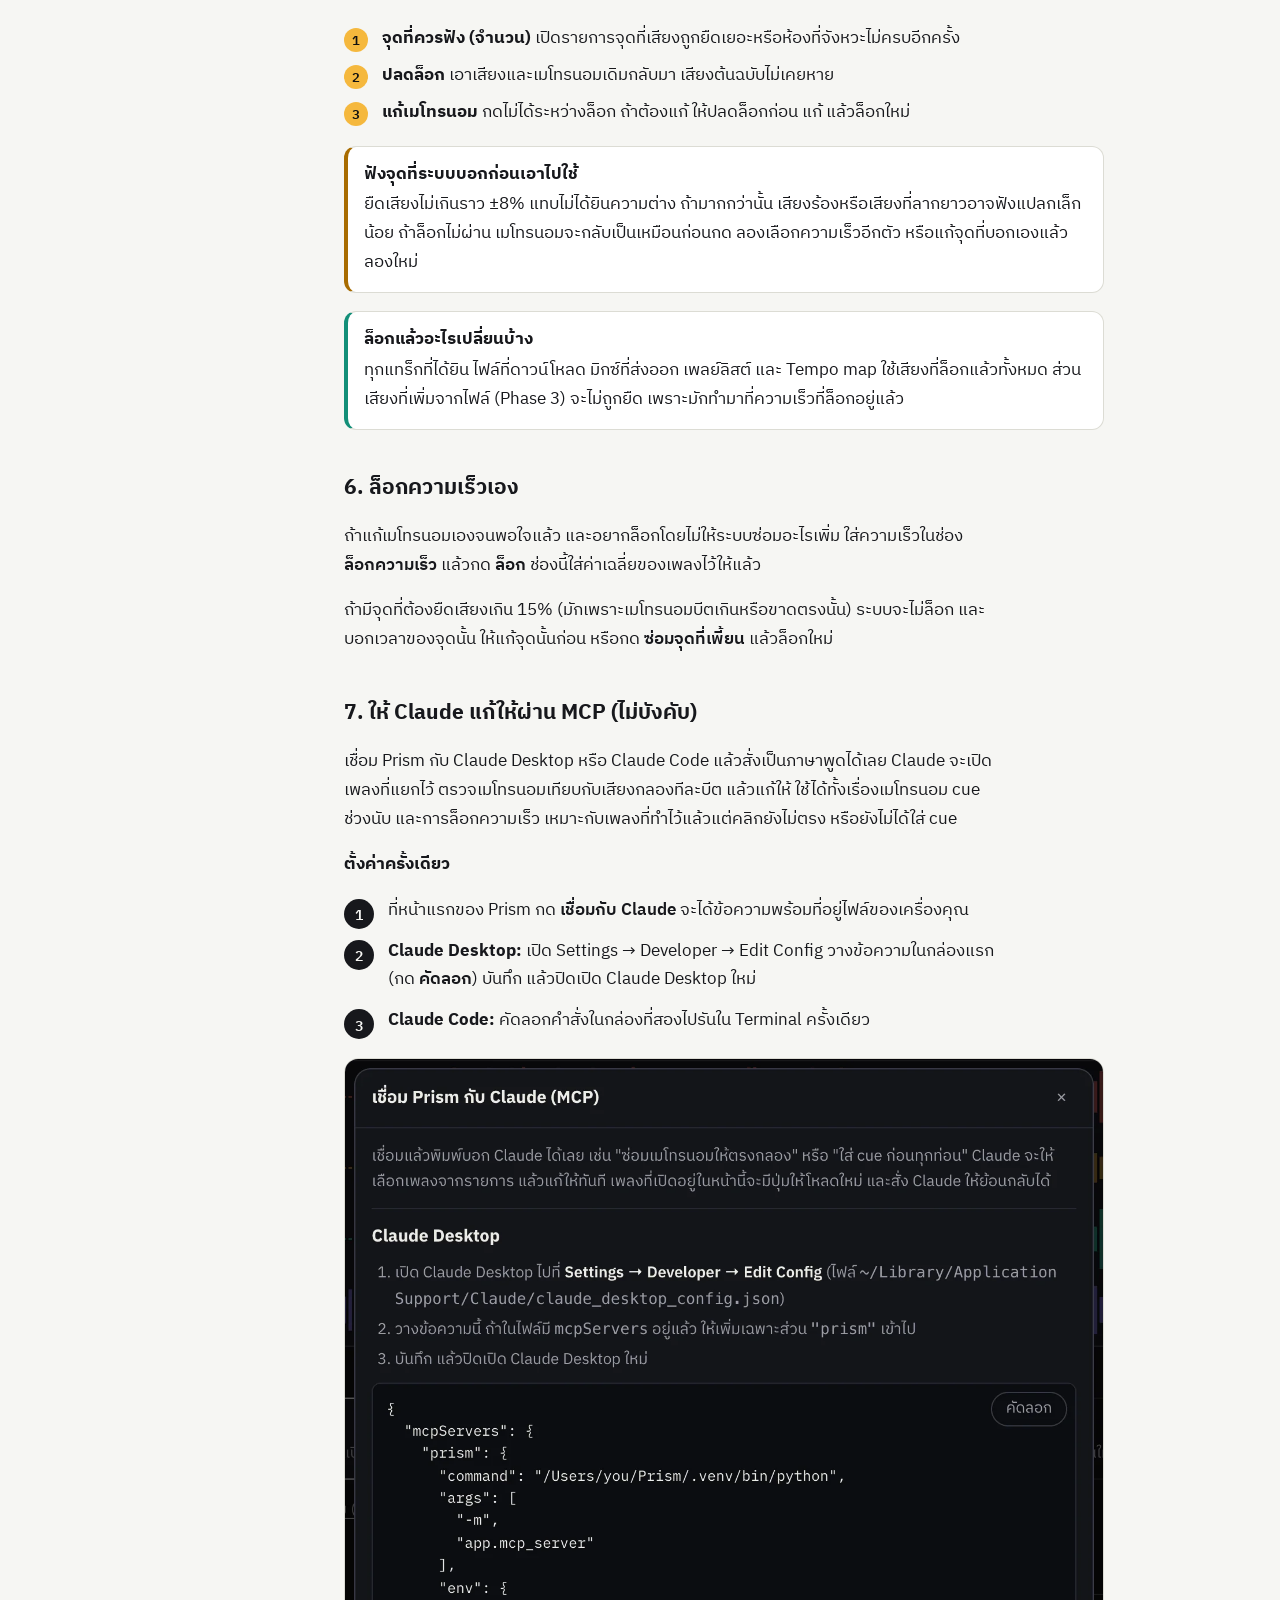
==== commit 788ceaa0: "Replace "ask Claude" with an MCP server The metronome editor's "ask Claude" button, app/assistant.py" ====
--- a/docs/manual/index.html
+++ b/docs/manual/index.html
@@ -134,7 +134,7 @@
         <li><a href="#metro-repair">ซ่อมจุดที่เพี้ยน</a></li>
         <li><a href="#steady">ทำคลิกให้นิ่ง</a></li>
         <li><a href="#lock">ล็อกความเร็วเอง</a></li>
-        <li><a href="#claude">ให้ Claude ช่วยดู</a></li>
+        <li><a href="#claude">ให้ Claude แก้ให้ (MCP)</a></li>
         <li><a href="#tempomap">Tempo map สำหรับ DAW</a></li>
       </ol>
       <a class="phase on" href="#phase-3"><small>Phase 3</small><strong>cue · ช่วงนับ · แทร็กเพิ่ม</strong></a>
@@ -202,7 +202,7 @@
         <li><b>1</b><span><strong>ช่องวางไฟล์</strong> ลากไฟล์เพลงมาวาง หรือคลิกเพื่อเลือกไฟล์ รองรับ MP3, WAV, FLAC, M4A, AAC, OGG, AIFF และไฟล์วิดีโอ MP4/MOV (ใช้เฉพาะเสียง) ขนาดไม่เกิน 1 GB</span></li>
         <li><b>2</b><span><strong>เลือกโมเดล</strong> เลือก<em>ก่อน</em>วางไฟล์ (ดูตารางด้านล่าง)</span></li>
         <li><b>3</b><span><strong>เพลงของคุณ</strong> คลิกชื่อเพลงเพื่อเปิด ช่องค้นหาด้านบนค้นได้ทั้งชื่อเพลง คีย์ และ BPM ปุ่ม "ลบ" จะย้ายเพลงไปถังขยะ (กู้คืนได้ 7 วัน ดูใน Phase 4)</span></li>
-        <li><b>4</b><span><strong>เพลย์ลิสต์</strong> ไปหน้าเพลย์ลิสต์สำหรับเล่นต่อกันบนเวที (Phase 4) ปุ่ม <span class="ui">คู่มือ</span> ข้างกันเปิดคู่มือนี้ในแท็บใหม่ ใช้ได้โดยไม่ต้องต่อเน็ต</span></li>
+        <li><b>4</b><span><strong>เพลย์ลิสต์</strong> ไปหน้าเพลย์ลิสต์สำหรับเล่นต่อกันบนเวที (Phase 4) ปุ่ม <span class="ui">คู่มือ</span> ข้างกันเปิดคู่มือนี้ในแท็บใหม่ ใช้ได้โดยไม่ต้องต่อเน็ต และปุ่ม <span class="ui">เชื่อมกับ Claude</span> ใช้ตั้งค่าให้ Claude แก้เพลงให้ (Phase 2 หัวข้อ 7)</span></li>
       </ol>
       <div class="tablewrap">
         <table>
@@ -313,7 +313,7 @@
             <tr><td>อัดกับคลิก ความเร็วเท่ากันทั้งเพลง</td><td>ฟังเมโทรนอมเทียบกลองสักรอบ ถ้าเพี้ยนบางจุดกด <span class="ui">ซ่อมจุดที่เพี้ยน</span> (หัวข้อ 4)</td></tr>
             <tr><td>เล่นสด หรืออัดโดยไม่มีคลิก มือกลองอยากได้คลิกนิ่งๆ</td><td><span class="ui">ทำคลิกให้นิ่ง</span> (หัวข้อ 5) ระบบซ่อมเมโทรนอมแล้วยืดเสียงทุกแทร็กให้ทุกบีตยาวเท่ากันในขั้นตอนเดียว</td></tr>
             <tr><td>อยากให้คลิกตามความช้าเร็วจริงของเพลง (ไม่ยืดเสียง)</td><td><span class="ui">ซ่อมจุดที่เพี้ยน</span> แล้วใช้ไฟล์ <span class="ui">Tempo map</span> ใน DAW (หัวข้อ 8)</td></tr>
-            <tr><td>ซ่อมอัตโนมัติแล้วยังไม่ตรงบางจุด</td><td>แก้เองทีละบีต (หัวข้อ 3) หรือ <span class="ui">ให้ Claude ช่วยดู</span> (หัวข้อ 7)</td></tr>
+            <tr><td>ซ่อมอัตโนมัติแล้วยังไม่ตรงบางจุด</td><td>แก้เองทีละบีต (หัวข้อ 3) หรือสั่ง Claude ให้แก้ผ่าน MCP (หัวข้อ 7)</td></tr>
           </tbody>
         </table>
       </div>
@@ -329,12 +329,12 @@
 
       <h3 id="metro-edit">3. แก้เมโทรนอมเอง</h3>
       <p>กดปุ่ม <span class="ui">แก้เมโทรนอม</span> ในแถบเครื่องมือ จะมีแผงแก้ไขขึ้นมาเหนือไทม์ไลน์ และเสียงคลิกจะเปิดให้เอง ทุกการแก้บันทึกอัตโนมัติ ไม่ต้องกดเซฟ</p>
-      <figure class="wide"><div class="shot"><a href="img/metro-panel.webp" target="_blank" rel="noopener" title="เปิดภาพขนาดเต็ม"><img src="img/metro-panel.webp" width="1440" height="903" alt="แผงแก้เมโทรนอม ซูมไว้ที่ 16× และเลือกจังหวะหนึ่งไว้ (ขีดสีแดง)" loading="lazy"></a><span class="mark" style="left:1.39%;top:1.79%" aria-hidden="true">1</span><span class="mark" style="left:29.72%;top:1.79%" aria-hidden="true">2</span><span class="mark" style="left:56.94%;top:1.79%" aria-hidden="true">3</span><span class="mark" style="left:70.3%;top:1.79%" aria-hidden="true">4</span><span class="mark" style="left:1.39%;top:5.99%" aria-hidden="true">5</span><span class="mark" style="left:1.39%;top:10.2%" aria-hidden="true">6</span><span class="mark" style="left:58.17%;top:85.06%" aria-hidden="true">7</span></div><figcaption>แผงแก้เมโทรนอม ซูมไว้ที่ 16× และเลือกจังหวะหนึ่งไว้ (ขีดสีแดง)</figcaption></figure>
+      <figure class="wide"><div class="shot"><a href="img/metro-panel.webp" target="_blank" rel="noopener" title="เปิดภาพขนาดเต็ม"><img src="img/metro-panel.webp" width="1440" height="903" alt="แผงแก้เมโทรนอม ซูมไว้ที่ 16× และเลือกจังหวะหนึ่งไว้ (ขีดสีแดง)" loading="lazy"></a><span class="mark" style="left:1.39%;top:1.79%" aria-hidden="true">1</span><span class="mark" style="left:29.72%;top:1.79%" aria-hidden="true">2</span><span class="mark" style="left:56.94%;top:1.79%" aria-hidden="true">3</span><span class="mark" style="left:78.18%;top:1.79%" aria-hidden="true">4</span><span class="mark" style="left:1.39%;top:5.99%" aria-hidden="true">5</span><span class="mark" style="left:1.39%;top:10.2%" aria-hidden="true">6</span><span class="mark" style="left:58.17%;top:85.06%" aria-hidden="true">7</span></div><figcaption>แผงแก้เมโทรนอม ซูมไว้ที่ 16× และเลือกจังหวะหนึ่งไว้ (ขีดสีแดง)</figcaption></figure>
       <ol class="legend">
         <li><b>1</b><span><strong>ขยับทั้งเส้น</strong> เลื่อนทุกคลิกพร้อมกันทีละ 1, 10 หรือ 50 มิลลิวินาที ใช้เมื่อคลิกมาก่อนหรือหลังกลองเท่าๆ กันทั้งเพลง</span></li>
         <li><b>2</b><span><strong>BPM</strong> ใส่ความเร็วแล้วกด <span class="ui">ตั้งเป็นจังหวะคงที่</span> สำหรับเพลงที่อัดกับคลิกมา ถ้าเพลงช้าเร็วไม่เท่ากัน ระบบจะเตือนก่อนและแนะนำ "ทำคลิกให้นิ่ง" แทน ปุ่ม <kbd>×2</kbd> <kbd>÷2</kbd> ใช้เมื่อเมโทรนอมนับเร็วหรือช้าไปเท่าตัว</span></li>
         <li><b>3</b><span><strong>อัตราจังหวะ</strong> 2/4, 3/4, 4/4, 5/4, 6/8, 7/8, 12/8 เปลี่ยนแล้วเส้นห้องจะจัดใหม่ทั้งเพลง</span></li>
-        <li><b>4</b><span><strong>ปุ่มช่วยแก้</strong> <span class="ui">ให้ Claude ช่วยดู</span>, <span class="ui">ซ่อมจุดที่เพี้ยน</span>, <span class="ui">ย้อนกลับ</span> (ย้อนได้หลายขั้น) และ <span class="ui">คืนค่าอัตโนมัติ</span> (ทิ้งการแก้ทั้งหมด กลับไปใช้เมโทรนอมที่ AI สร้าง)</span></li>
+        <li><b>4</b><span><strong>ปุ่มช่วยแก้</strong> <span class="ui">ซ่อมจุดที่เพี้ยน</span>, <span class="ui">ย้อนกลับ</span> (ย้อนได้หลายขั้น) และ <span class="ui">คืนค่าอัตโนมัติ</span> (ทิ้งการแก้ทั้งหมด กลับไปใช้เมโทรนอมที่ AI สร้าง)</span></li>
         <li><b>5</b><span><strong>ความเร็วแต่ละช่วง</strong> คลิกช่วงไหนก็เลือกช่วงนั้น แล้วใส่ BPM ในช่อง 2 เพื่อตั้งความเร็วเฉพาะช่วง หรือกด <span class="ui">เกลี่ยให้ห่างเท่ากัน</span> ให้ทุกจังหวะในช่วงห่างเท่ากันโดยไม่ขยับขอบช่วง</span></li>
         <li><b>6</b><span><strong>จังหวะที่เลือก</strong> บอกว่าเป็นจังหวะที่เท่าไหร่ อยู่เวลาไหน ปุ่ม −5 −1 +1 +5 ขยับทีละมิลลิวินาที, <span class="ui">ตั้งเป็นจังหวะที่ 1</span> ให้ห้องเริ่มที่จังหวะนี้ (ห้องถัดๆ ไปจัดตาม), <span class="ui">ลบจังหวะนี้</span> และติ๊ก <span class="ui">ขยับจังหวะถัดไปด้วย</span> เพื่อให้จังหวะหลังจากนี้เลื่อนตามไปทั้งหมด</span></li>
         <li><b>7</b><span><strong>แถวเมโทรนอม</strong> ขีดยาวคือจังหวะที่ 1 ของห้อง ขีดสั้นคือจังหวะอื่น ขีดสีแดงคือจังหวะที่เลือกอยู่</span></li>
@@ -361,7 +361,7 @@
           <tbody>
             <tr><td>ซ่อม N จุด: … เพิ่ม/ลบ … บีต</td><td>แก้ให้แล้ว ฟังจุดที่บอกอีกรอบ ไม่ชอบก็กด <span class="ui">ย้อนกลับ</span></td></tr>
             <tr><td>ไม่เจอจุดที่ต้องซ่อม เมโทรนอมตรงกับกลองดีแล้ว</td><td>ไม่พบบีตที่หลุดจากกลอง</td></tr>
-            <tr><td>เจอจุดที่เพี้ยนแต่ซ่อมเองไม่ได้ ที่ …</td><td>มักเป็นช่วงที่กลองไม่ตี (เบรก ท่อนเปียโน) ระบบเลยไม่มีอะไรให้เทียบ แก้เองตามหัวข้อ 3 หรือให้ Claude ช่วยดู</td></tr>
+            <tr><td>เจอจุดที่เพี้ยนแต่ซ่อมเองไม่ได้ ที่ …</td><td>มักเป็นช่วงที่กลองไม่ตี (เบรก ท่อนเปียโน) ระบบเลยไม่มีอะไรให้เทียบ แก้เองตามหัวข้อ 3 หรือให้ Claude แก้ผ่าน MCP (หัวข้อ 7)</td></tr>
           </tbody>
         </table>
       </div>
@@ -397,16 +397,24 @@
       <p>ถ้าแก้เมโทรนอมเองจนพอใจแล้ว และอยากล็อกโดยไม่ให้ระบบซ่อมอะไรเพิ่ม ใส่ความเร็วในช่อง <span class="ui">ล็อกความเร็ว</span> แล้วกด <span class="ui">ล็อก</span> ช่องนี้ใส่ค่าเฉลี่ยของเพลงไว้ให้แล้ว</p>
       <p>ถ้ามีจุดที่ต้องยืดเสียงเกิน 15% (มักเพราะเมโทรนอมบีตเกินหรือขาดตรงนั้น) ระบบจะไม่ล็อก และบอกเวลาของจุดนั้น ให้แก้จุดนั้นก่อน หรือกด <span class="ui">ซ่อมจุดที่เพี้ยน</span> แล้วล็อกใหม่</p>
 
-      <h3 id="claude">7. ให้ Claude ช่วยดู (ไม่บังคับ)</h3>
-      <p>สำหรับจุดที่ซ่อมอัตโนมัติไม่ได้ ปุ่ม <span class="ui">ให้ Claude ช่วยดู</span> ในแผงแก้เมโทรนอมจะส่งตัวเลขจังหวะไปให้ Claude ช่วยวิเคราะห์ เป็นฟีเจอร์เดียวของ Prism ที่ส่งข้อมูลออกนอกเครื่อง และจะส่งก็ต่อเมื่อคุณกดยืนยันเท่านั้น</p>
-      <figure><div class="shot"><a href="img/claude.webp" target="_blank" rel="noopener" title="เปิดภาพขนาดเต็ม"><img src="img/claude.webp" width="656" height="270" alt="หน้าต่างยืนยันก่อนส่งให้ Claude บอกชัดว่าส่งอะไรไปบ้าง" loading="lazy"></a></div><figcaption>หน้าต่างยืนยันก่อนส่งให้ Claude บอกชัดว่าส่งอะไรไปบ้าง</figcaption></figure>
-      <ol class="steps">
-        <li>ครั้งแรกต้องมีอย่างใดอย่างหนึ่ง: <strong>Claude Code</strong> ที่ล็อกอินไว้ในเครื่อง (เปิด Terminal พิมพ์ <code>claude auth login</code>) หรือ <strong>API key</strong> จาก console.anthropic.com ใส่ในหน้าต่างนี้ (key เก็บไว้ในเครื่องเท่านั้น)</li>
-        <li>กด <span class="ui">ส่งให้ Claude</span> แล้วรอ 1–3 นาที ระหว่างรอปิดหน้าต่างไปทำอย่างอื่นได้</li>
-        <li>อ่านคำอธิบายว่า Claude แก้อะไรไป และล็อกผ่านไหม แล้วกด <span class="ui">ใช้ผลนี้</span> หรือ <span class="ui">ไม่ใช้</span></li>
-        <li>ฟังจุดที่แก้ ถ้าไม่ชอบกด <span class="ui">ย้อนกลับ</span> ในแผงแก้เมโทรนอม</li>
-      </ol>
-      <div class="tip"><strong>ส่งอะไรออกไปบ้าง</strong>เฉพาะตัวเลข: เวลาของบีต เวลาที่กลองกับเบสตี และชื่อท่อน ไม่ส่งไฟล์เสียงและไม่ส่งชื่อเพลง ถ้าใช้ Claude Code กับแพ็กเกจ Claude จะนับรวมในโควตาการใช้งาน ถ้าใช้ API key เสียค่าใช้จ่ายราว $0.1–0.6 ต่อครั้ง</div>
+      <h3 id="claude">7. ให้ Claude แก้ให้ผ่าน MCP (ไม่บังคับ)</h3>
+      <p>เชื่อม Prism กับ Claude Desktop หรือ Claude Code แล้วสั่งเป็นภาษาพูดได้เลย Claude จะเปิดเพลงที่แยกไว้ ตรวจเมโทรนอมเทียบกับเสียงกลองทีละบีต แล้วแก้ให้ ใช้ได้ทั้งเรื่องเมโทรนอม cue ช่วงนับ และการล็อกความเร็ว เหมาะกับเพลงที่ทำไว้แล้วแต่คลิกยังไม่ตรง หรือยังไม่ได้ใส่ cue</p>
+      <p><strong>ตั้งค่าครั้งเดียว</strong></p>
+      <ol class="steps">
+        <li>ที่หน้าแรกของ Prism กด <span class="ui">เชื่อมกับ Claude</span> จะได้ข้อความพร้อมที่อยู่ไฟล์ของเครื่องคุณ</li>
+        <li><strong>Claude Desktop:</strong> เปิด Settings → Developer → Edit Config วางข้อความในกล่องแรก (กด <span class="ui">คัดลอก</span>) บันทึก แล้วปิดเปิด Claude Desktop ใหม่</li>
+        <li><strong>Claude Code:</strong> คัดลอกคำสั่งในกล่องที่สองไปรันใน Terminal ครั้งเดียว</li>
+      </ol>
+      <figure><div class="shot"><a href="img/connect.webp" target="_blank" rel="noopener" title="เปิดภาพขนาดเต็ม"><img src="img/connect.webp" width="656" height="656" alt="หน้าต่างเชื่อมกับ Claude (ในภาพใช้ที่อยู่ตัวอย่าง เครื่องคุณจะเห็นที่อยู่จริง)" loading="lazy"></a></div><figcaption>หน้าต่างเชื่อมกับ Claude (ในภาพใช้ที่อยู่ตัวอย่าง เครื่องคุณจะเห็นที่อยู่จริง)</figcaption></figure>
+      <p><strong>วิธีใช้</strong></p>
+      <ol class="steps">
+        <li>เปิด Prism ค้างไว้ (ดับเบิลคลิก <code>start.command</code> หรือ <code>start.bat</code>)</li>
+        <li>พิมพ์บอก Claude เช่น "ซ่อมเมโทรนอมให้ตรงกลอง", "ห้องแรกเริ่มผิดที่ แก้ให้หน่อย", "ใส่ cue ก่อนทุกท่อน", "เติมนับเข้า 1 ห้องก่อนฮุกหนึ่ง" หรือ "ทำคลิกให้นิ่งที่ 168"</li>
+        <li>Claude จะให้เลือกเพลง ถ้าแอปรองรับ จะเด้งรายการเพลงให้คลิกเลือก ไม่งั้น Claude จะแสดงรายชื่อแล้วถาม</li>
+        <li>Claude แก้และบันทึกให้ทันที เพลงที่เปิดอยู่ในหน้า Prism จะขึ้นแถบ "Claude แก้เพลงนี้แล้ว" กด <span class="ui">โหลดเพลงใหม่</span> แล้วฟังจุดที่ Claude บอก</li>
+        <li>ไม่ชอบผล บอก Claude ว่า "ย้อนกลับ" ได้เลย ย้อนได้ทีละขั้นจนกลับเป็นเหมือนก่อนเริ่ม</li>
+      </ol>
+      <div class="tip"><strong>Claude เห็นอะไรบ้าง</strong>เฉพาะสิ่งที่ Prism ส่งให้ คือชื่อเพลง ท่อน cue และตัวเลขเวลาของบีตกับเสียงกลองและเบส ไม่มีไฟล์เสียง การใช้งานนับรวมในโควตาบัญชี Claude ของคุณ</div>
 
       <h3 id="tempomap">8. Tempo map สำหรับ DAW</h3>
       <p>ปุ่ม <span class="ui">Tempo map</span> บนแถบด้านบนดาวน์โหลดไฟล์ <code>tempo.mid</code> (มีอยู่ใน ZIP ของ "ดาวน์โหลด stem" ด้วย) ข้างในเป็นความเร็วของทุกบีต อัตราจังหวะ ชื่อท่อนเป็น marker และโน้ตคลิก ใช้ให้ grid ของ DAW ตรงกับเพลง จะได้ตัดต่อ วางลูป หรือเพิ่มโน้ต MIDI ตามห้องได้ตรง</p>
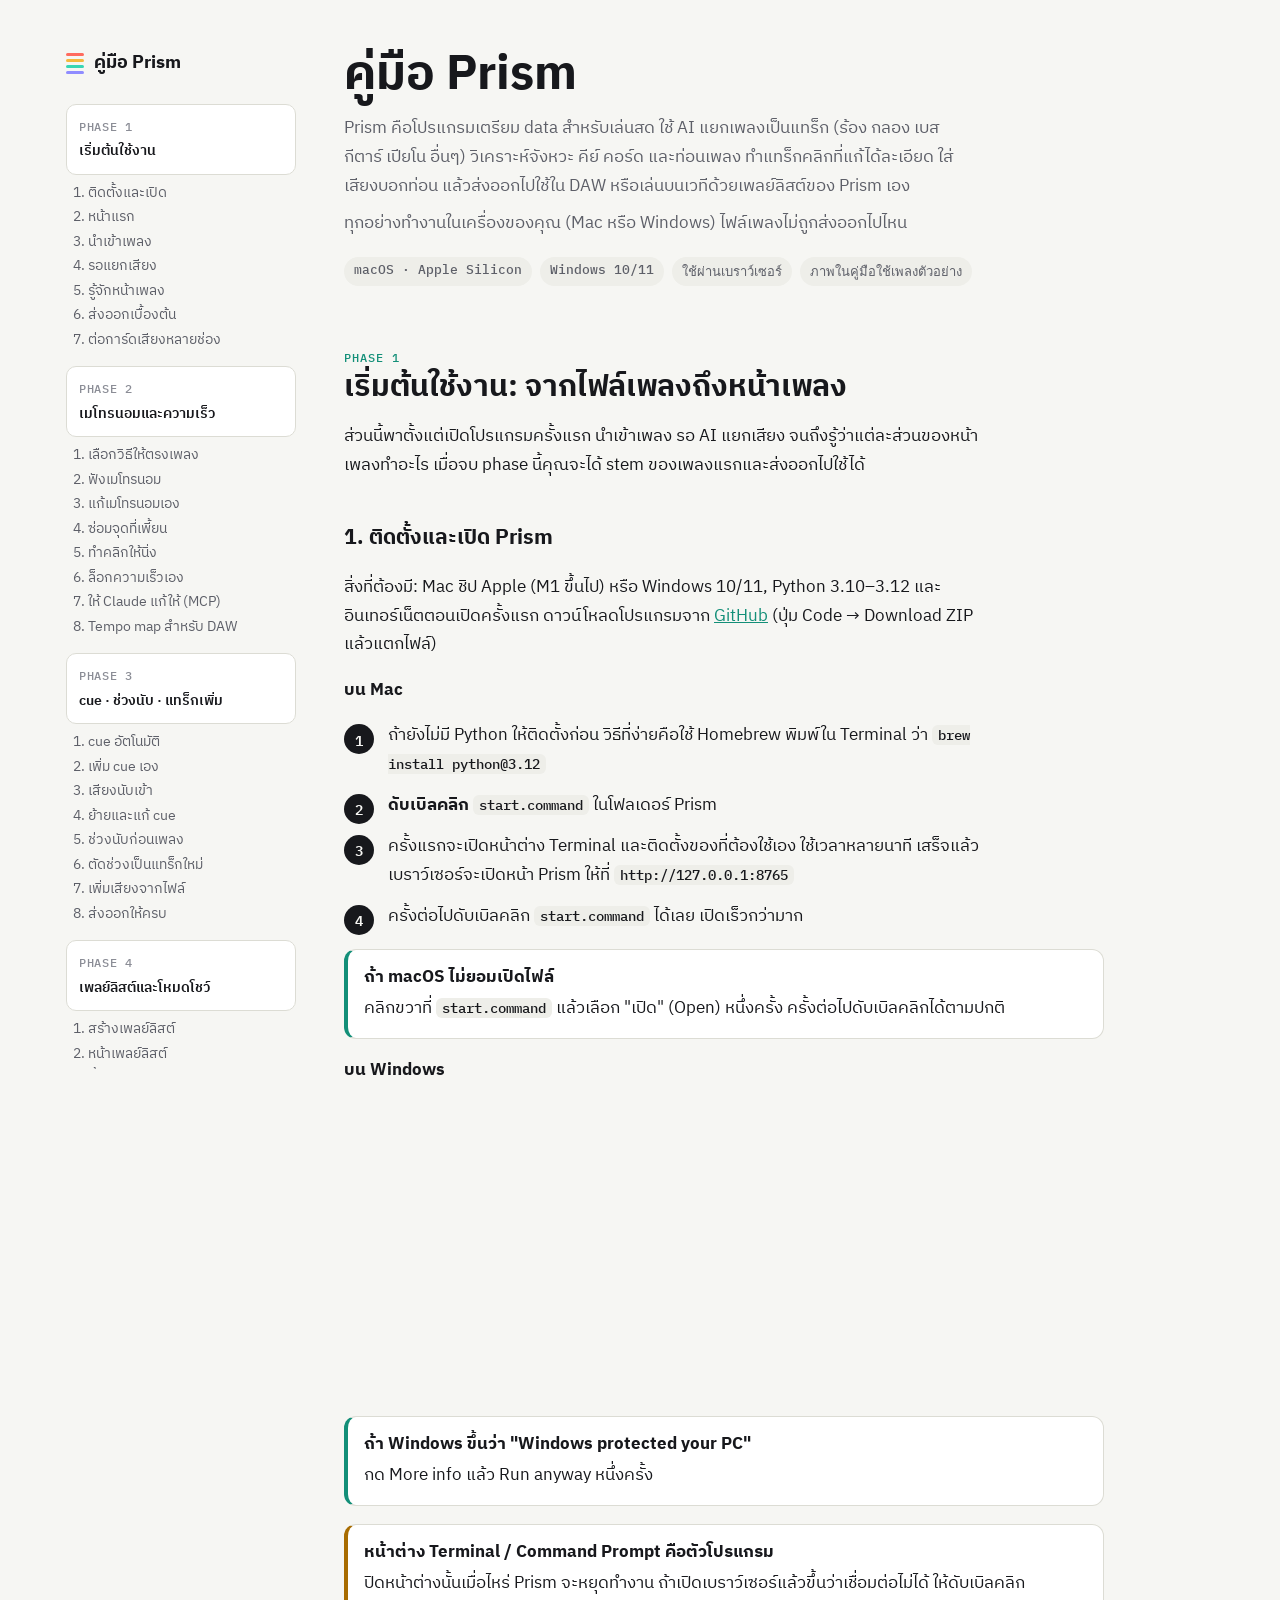
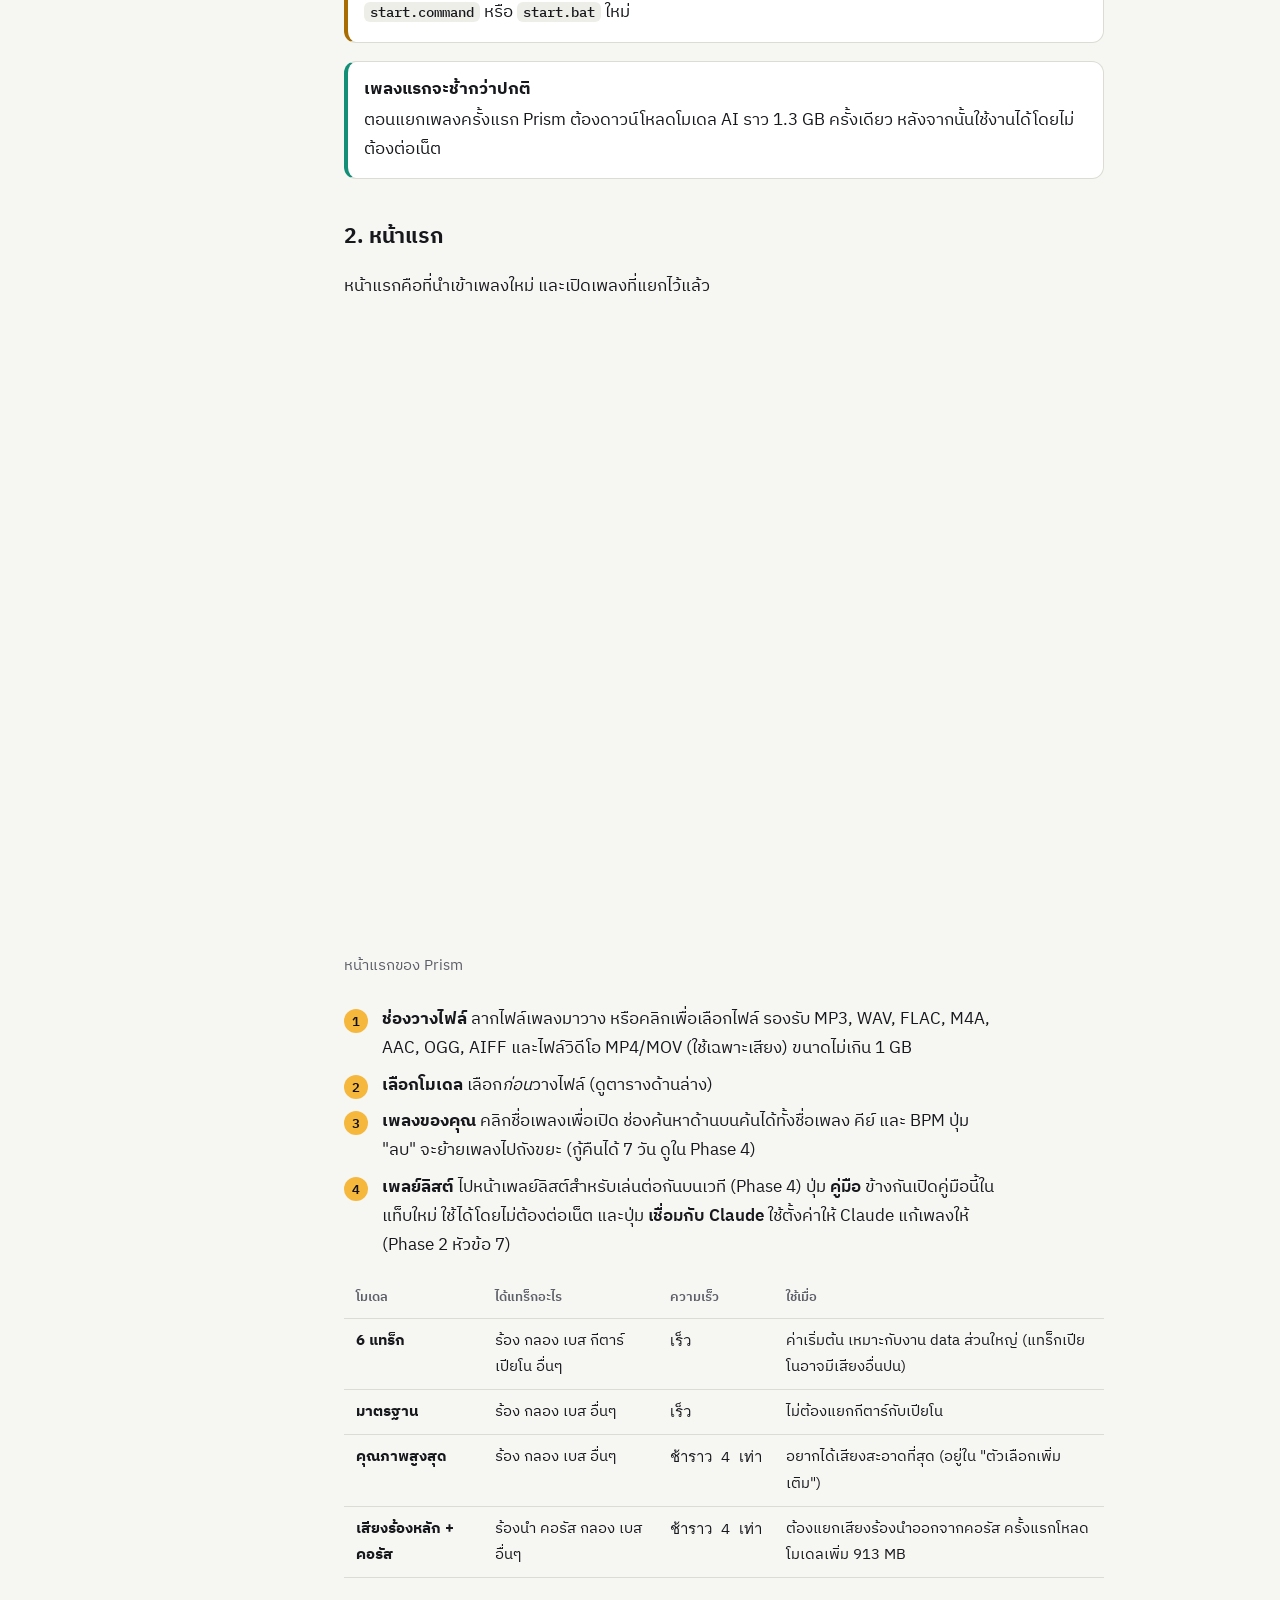
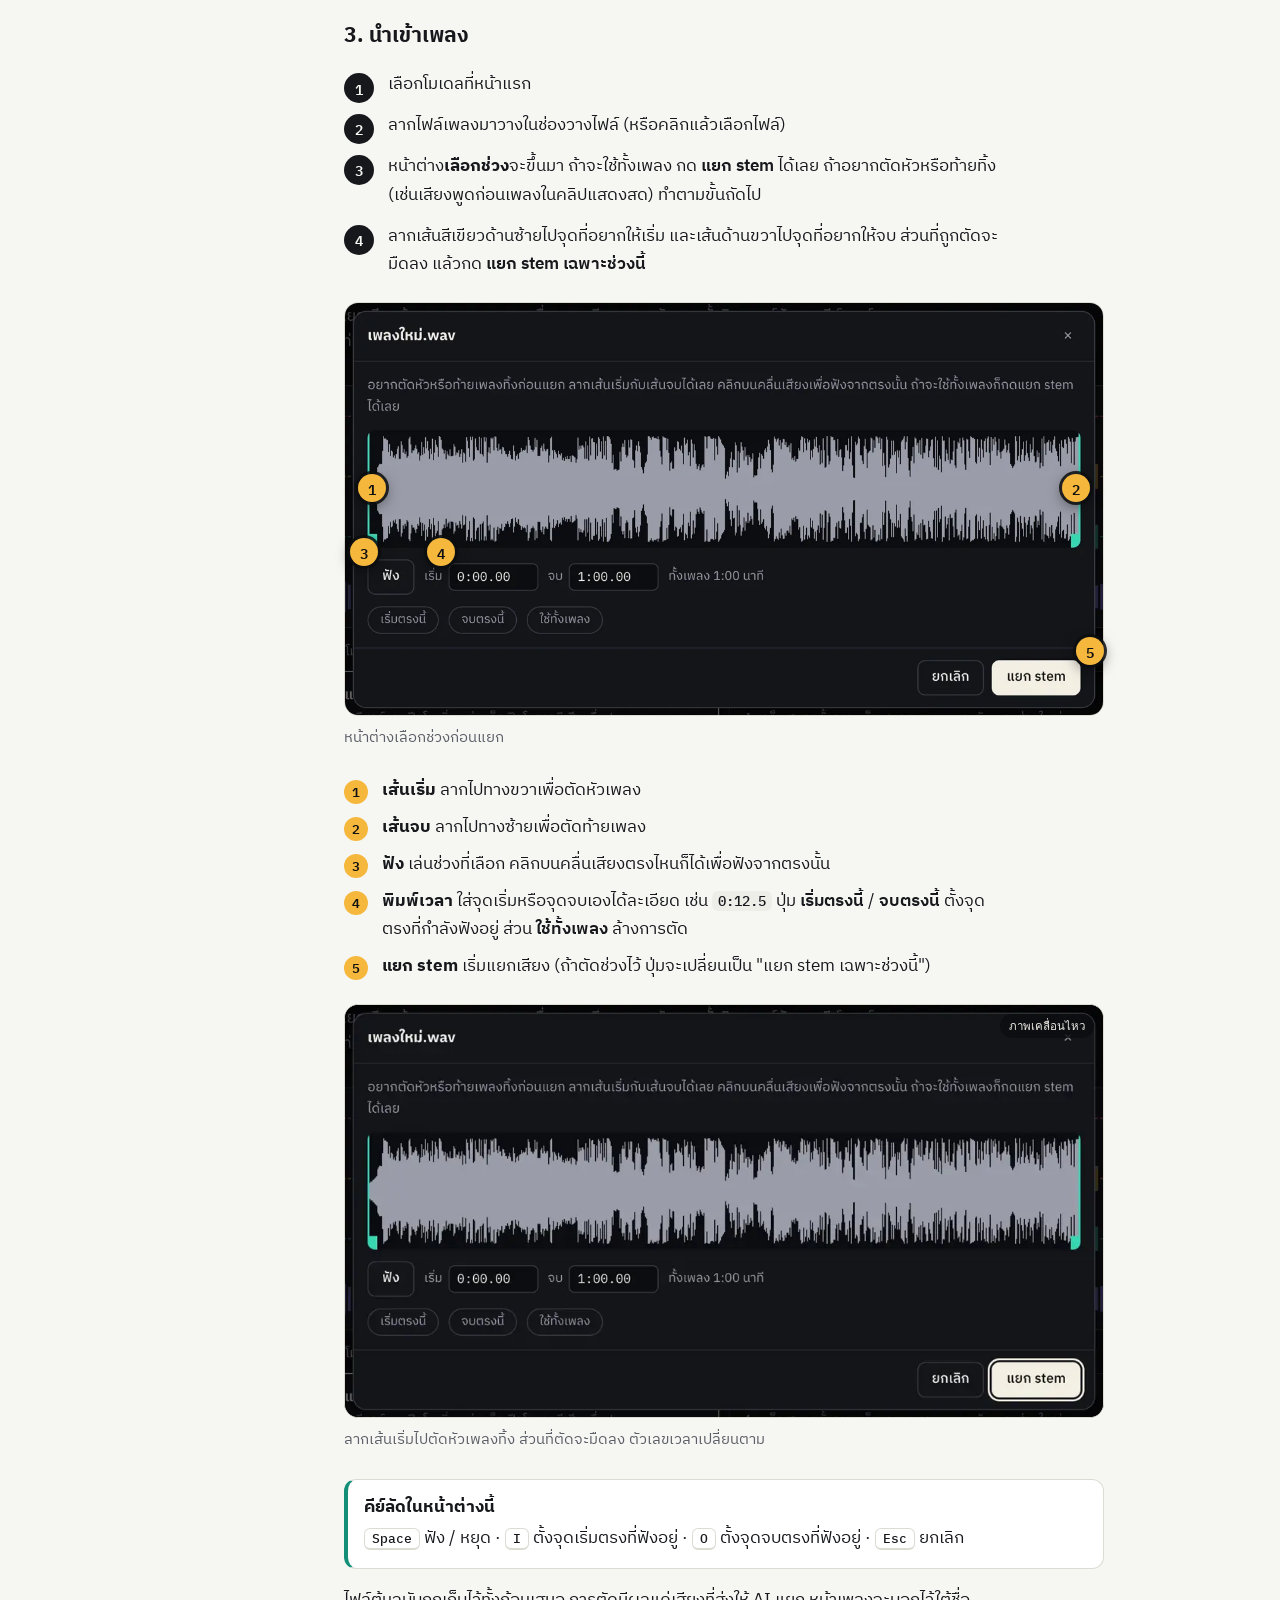
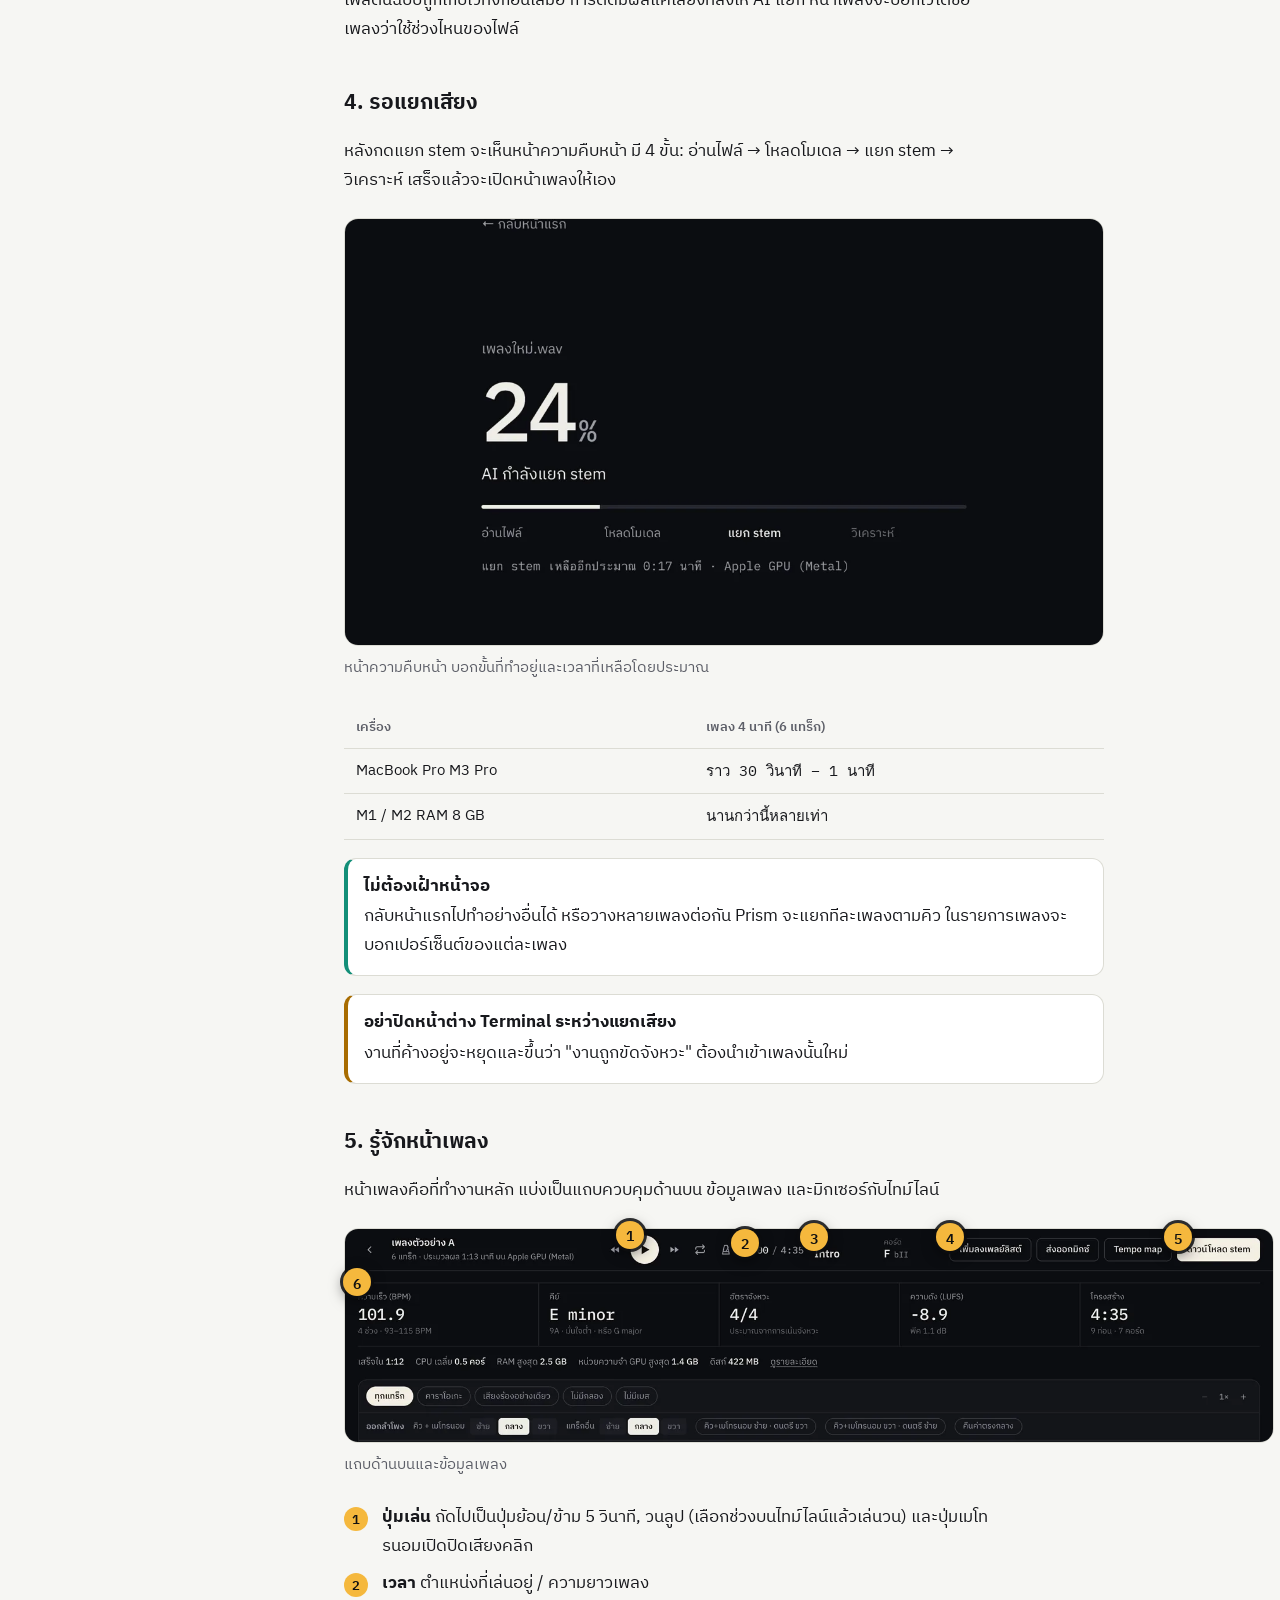
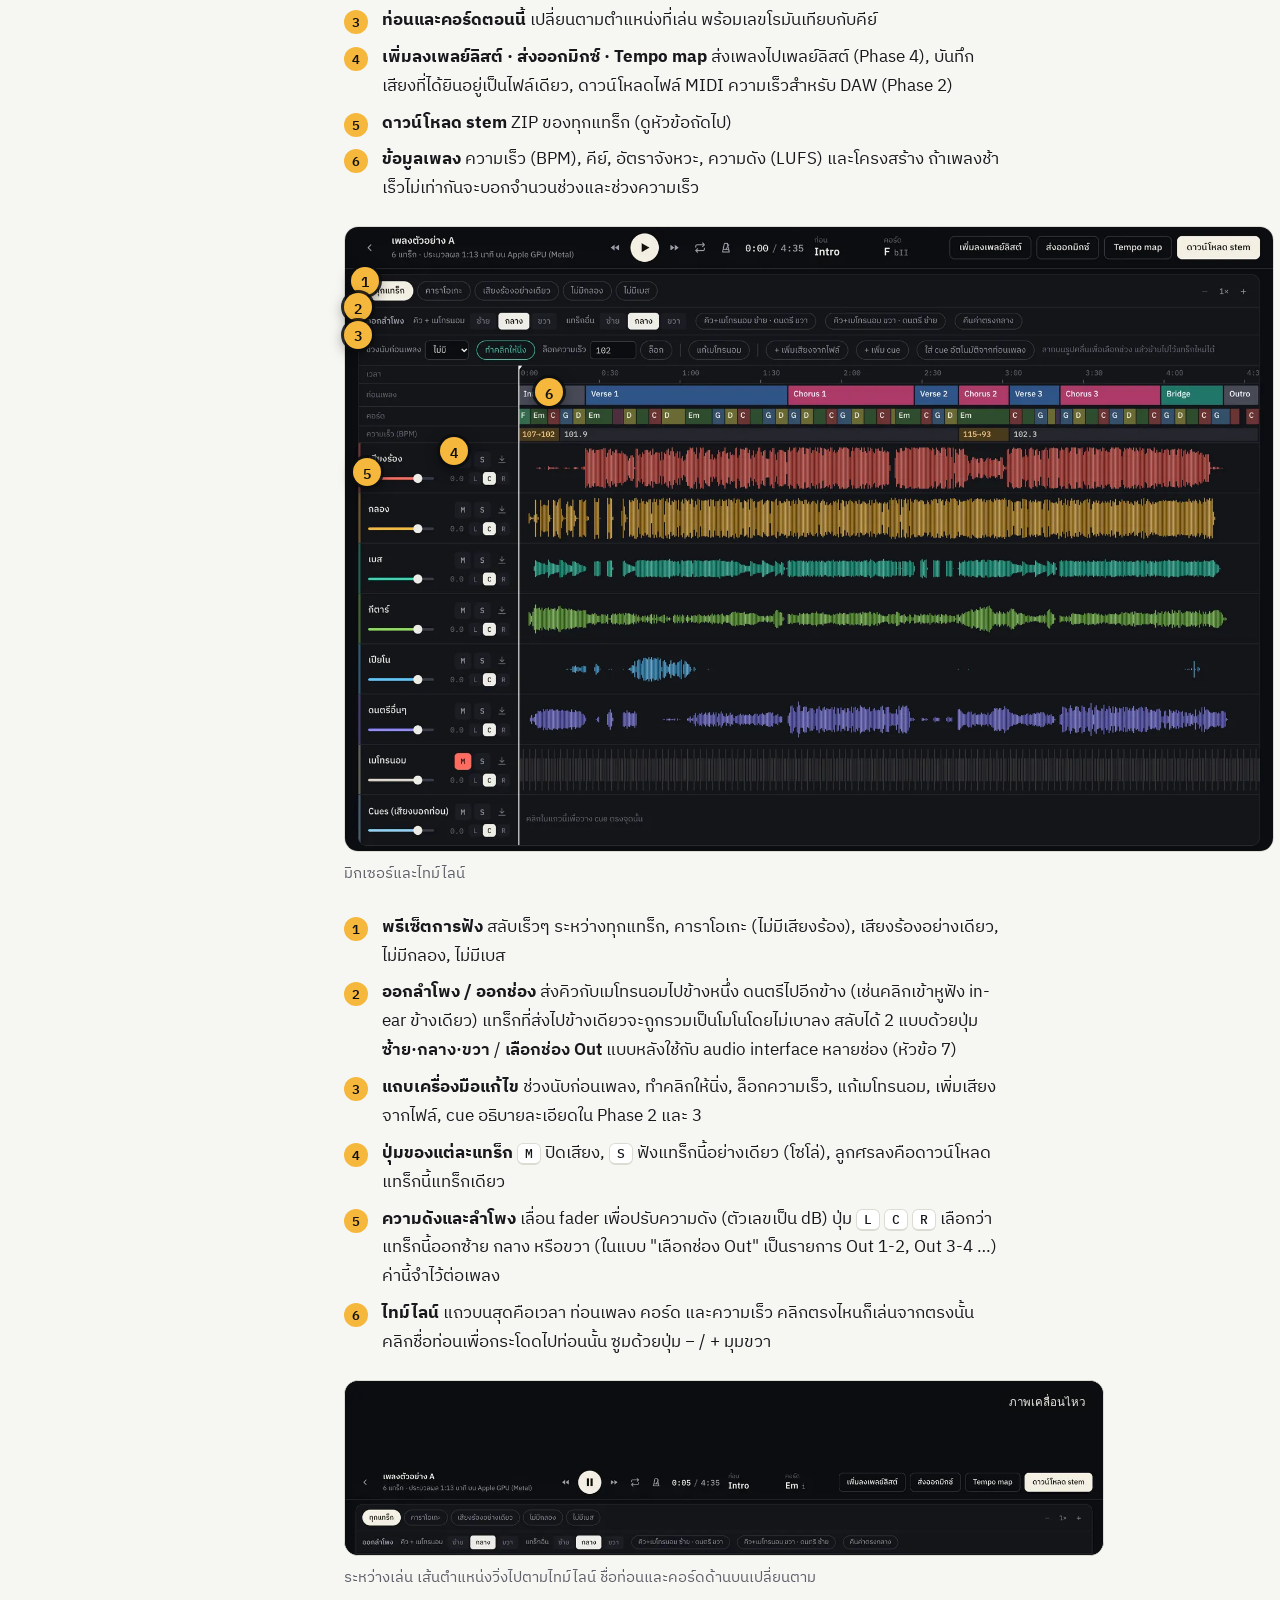
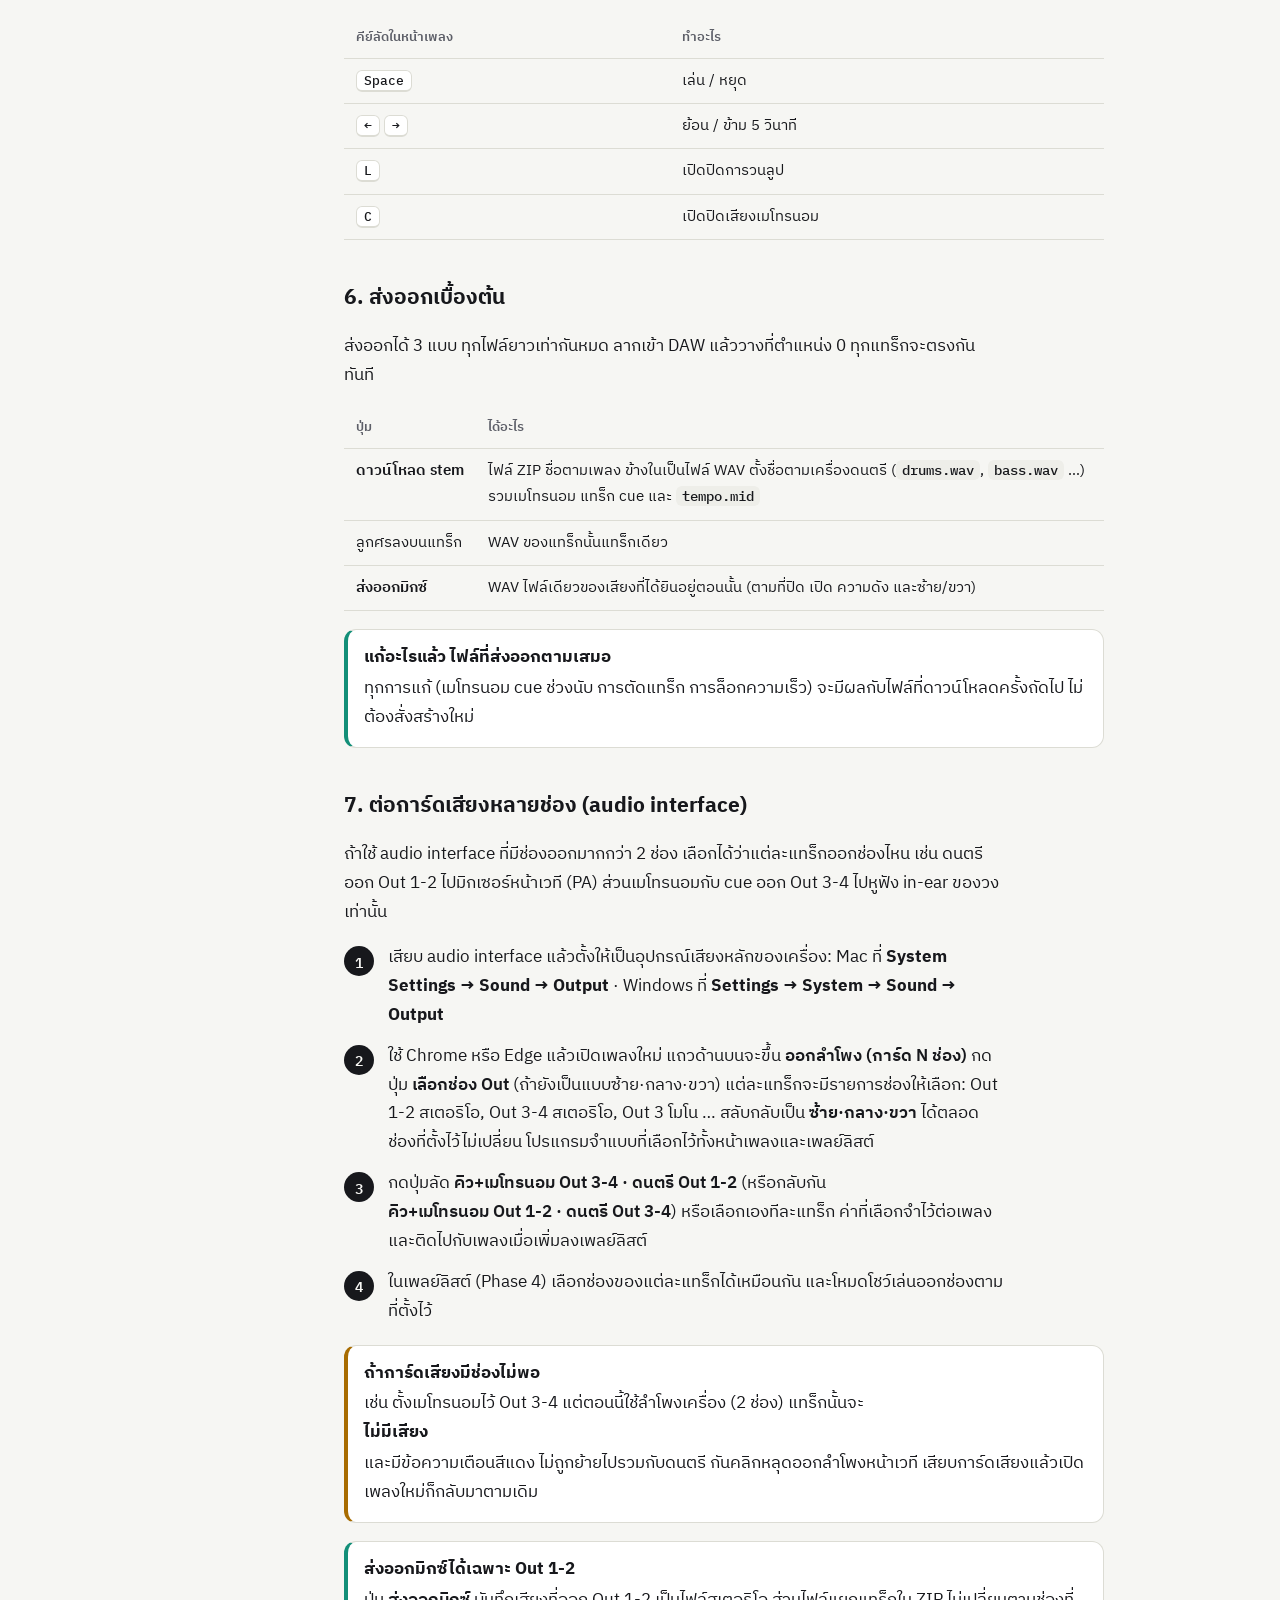
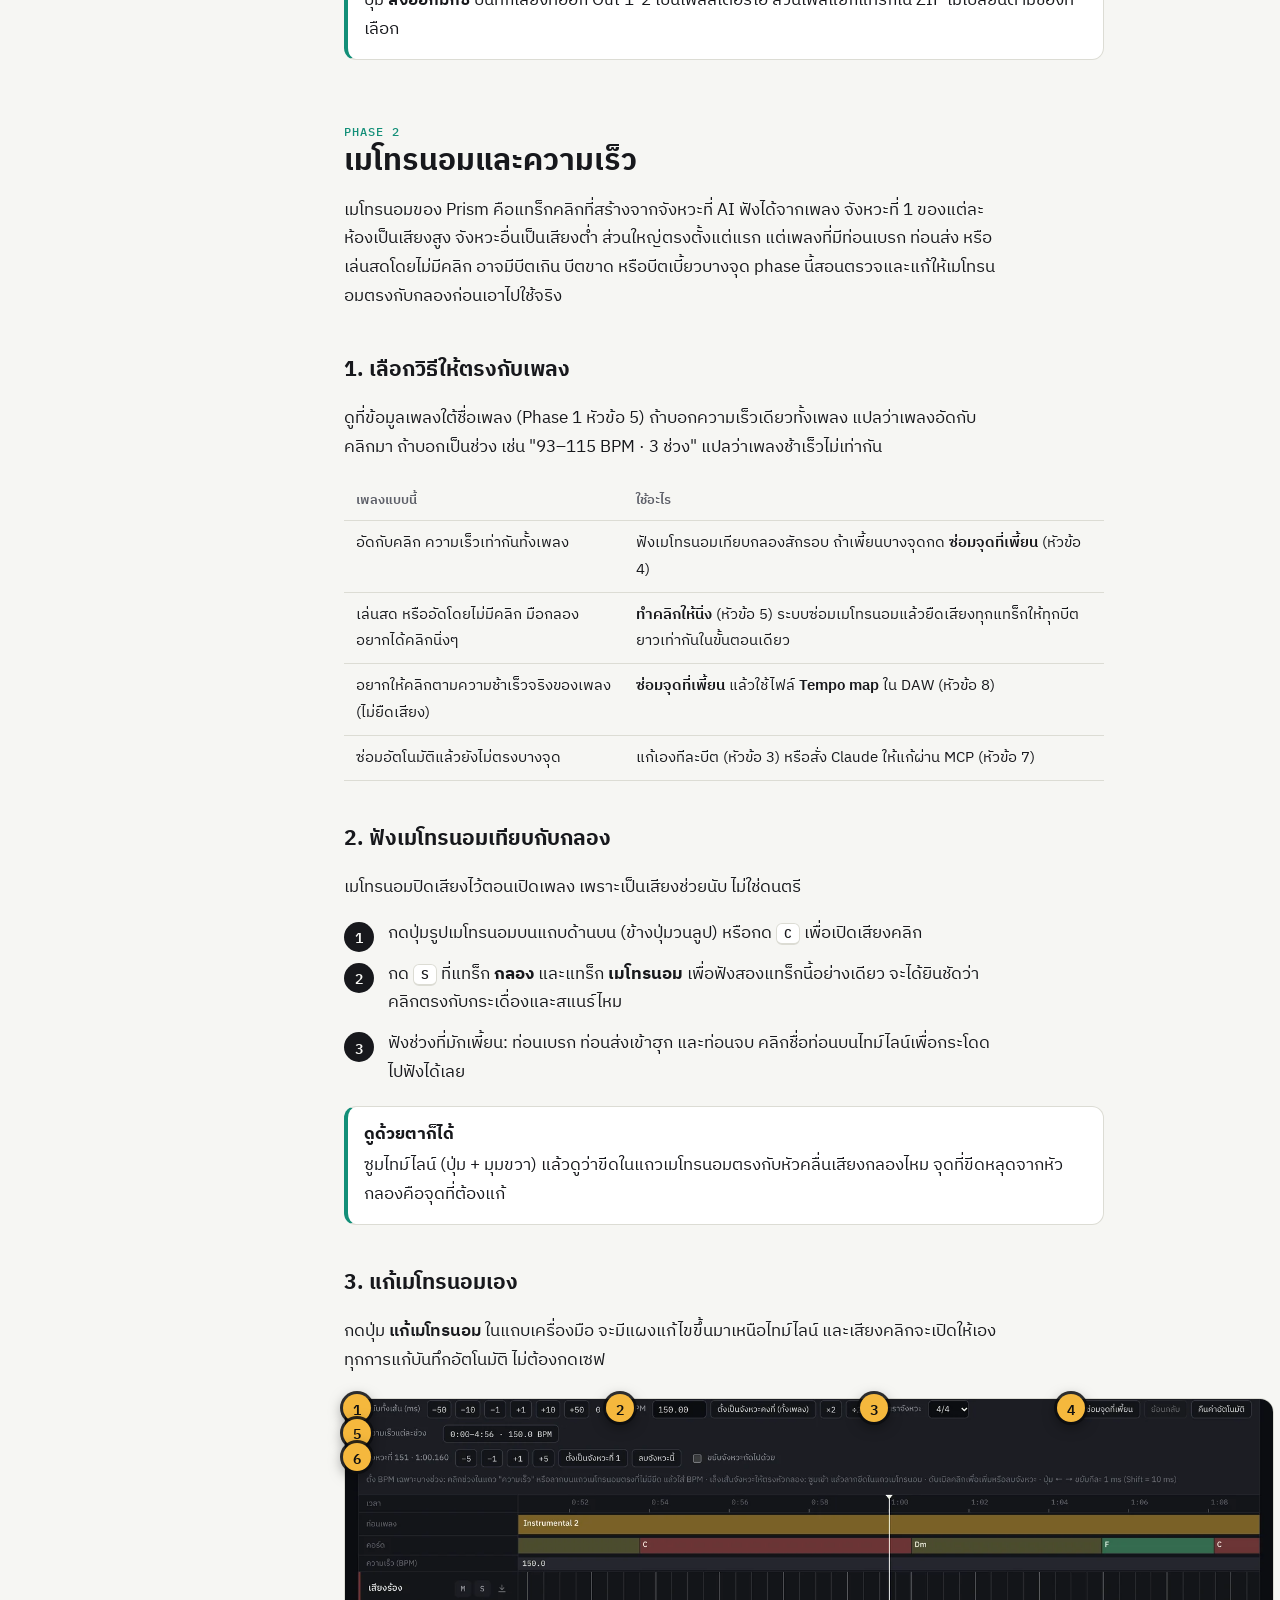
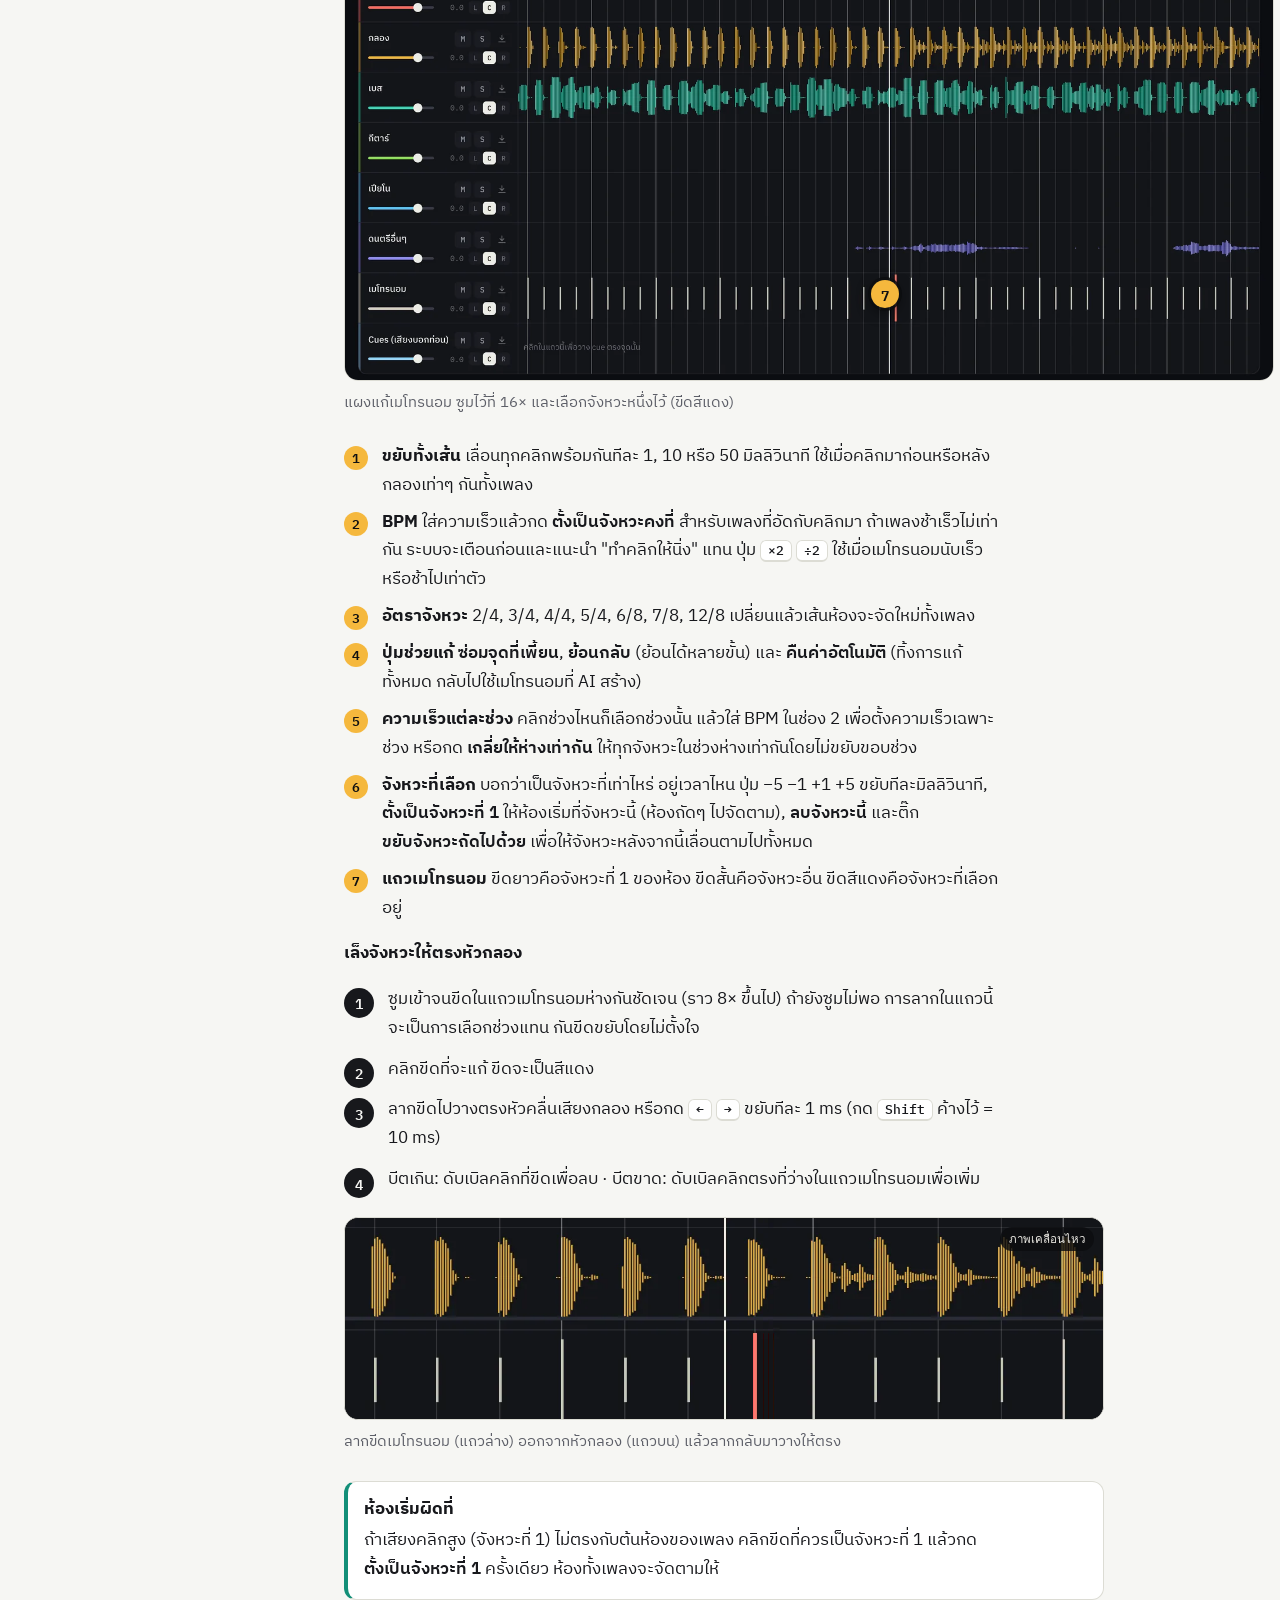
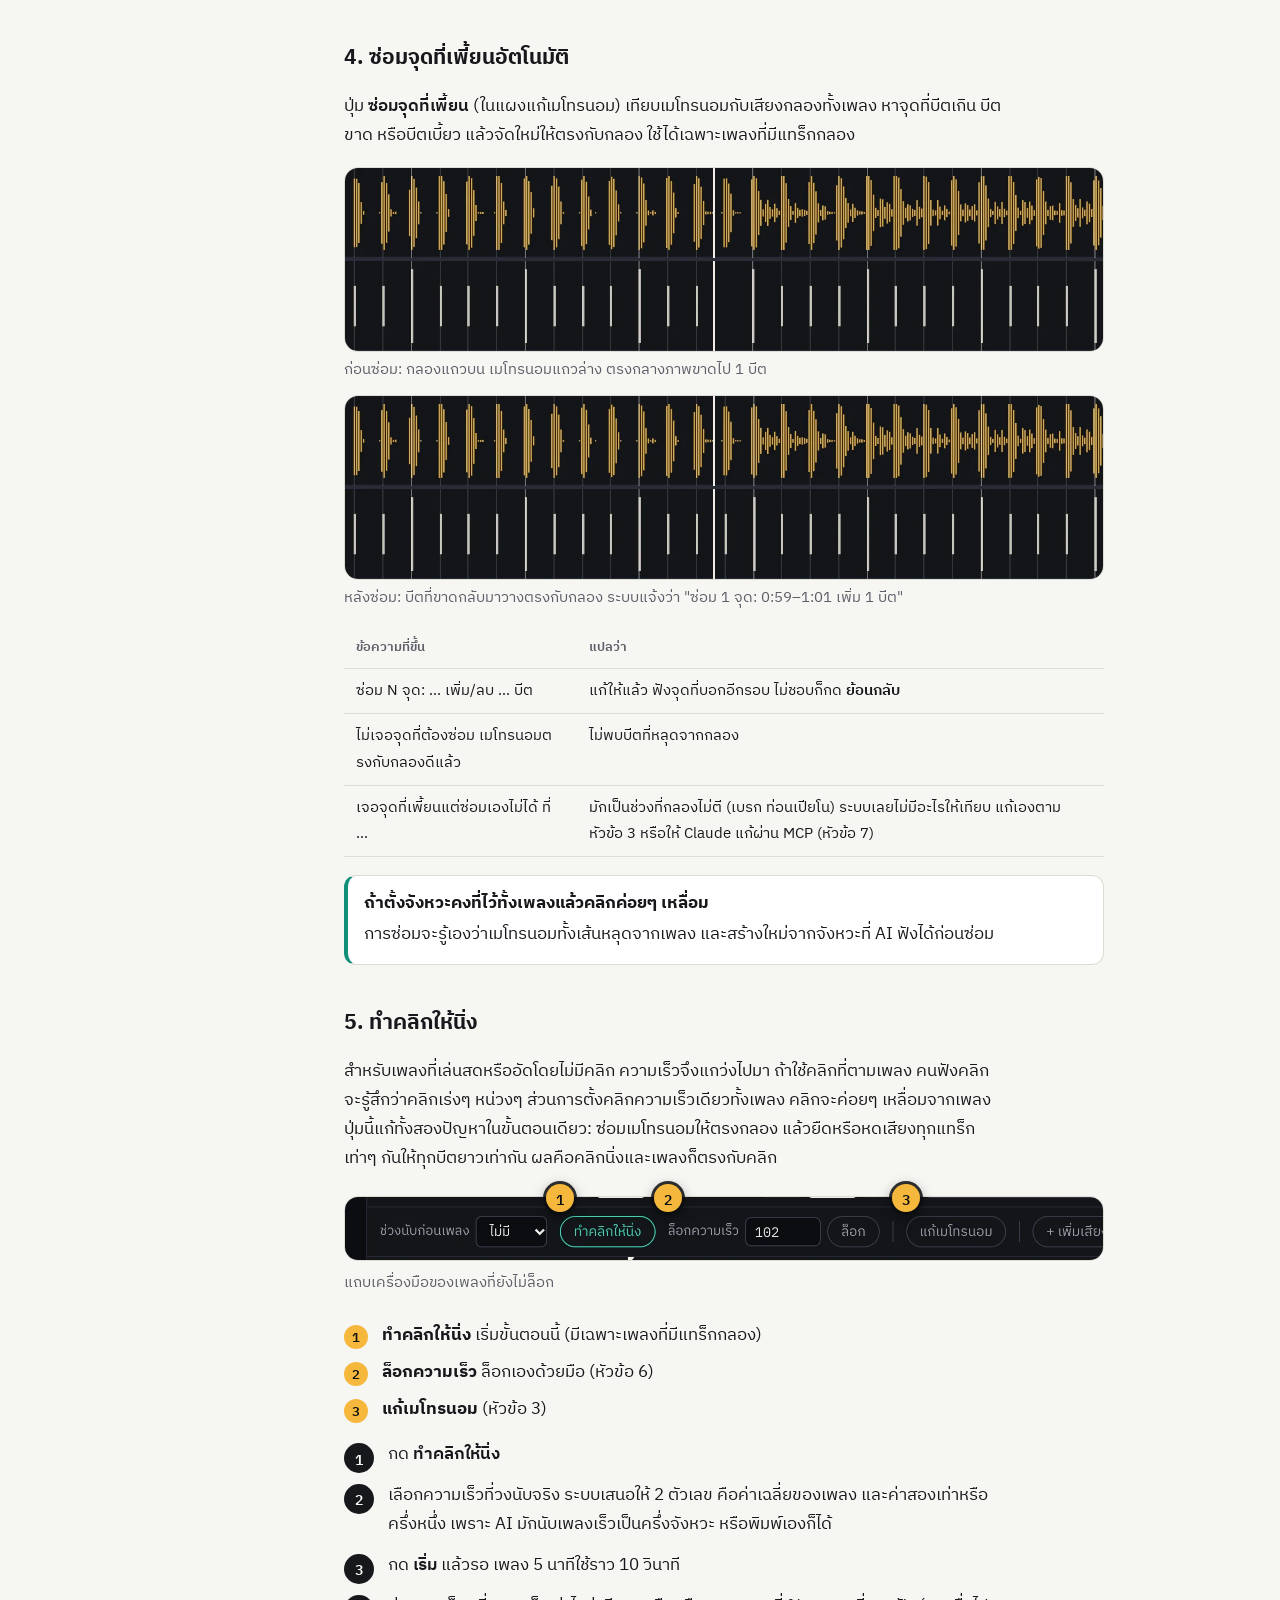
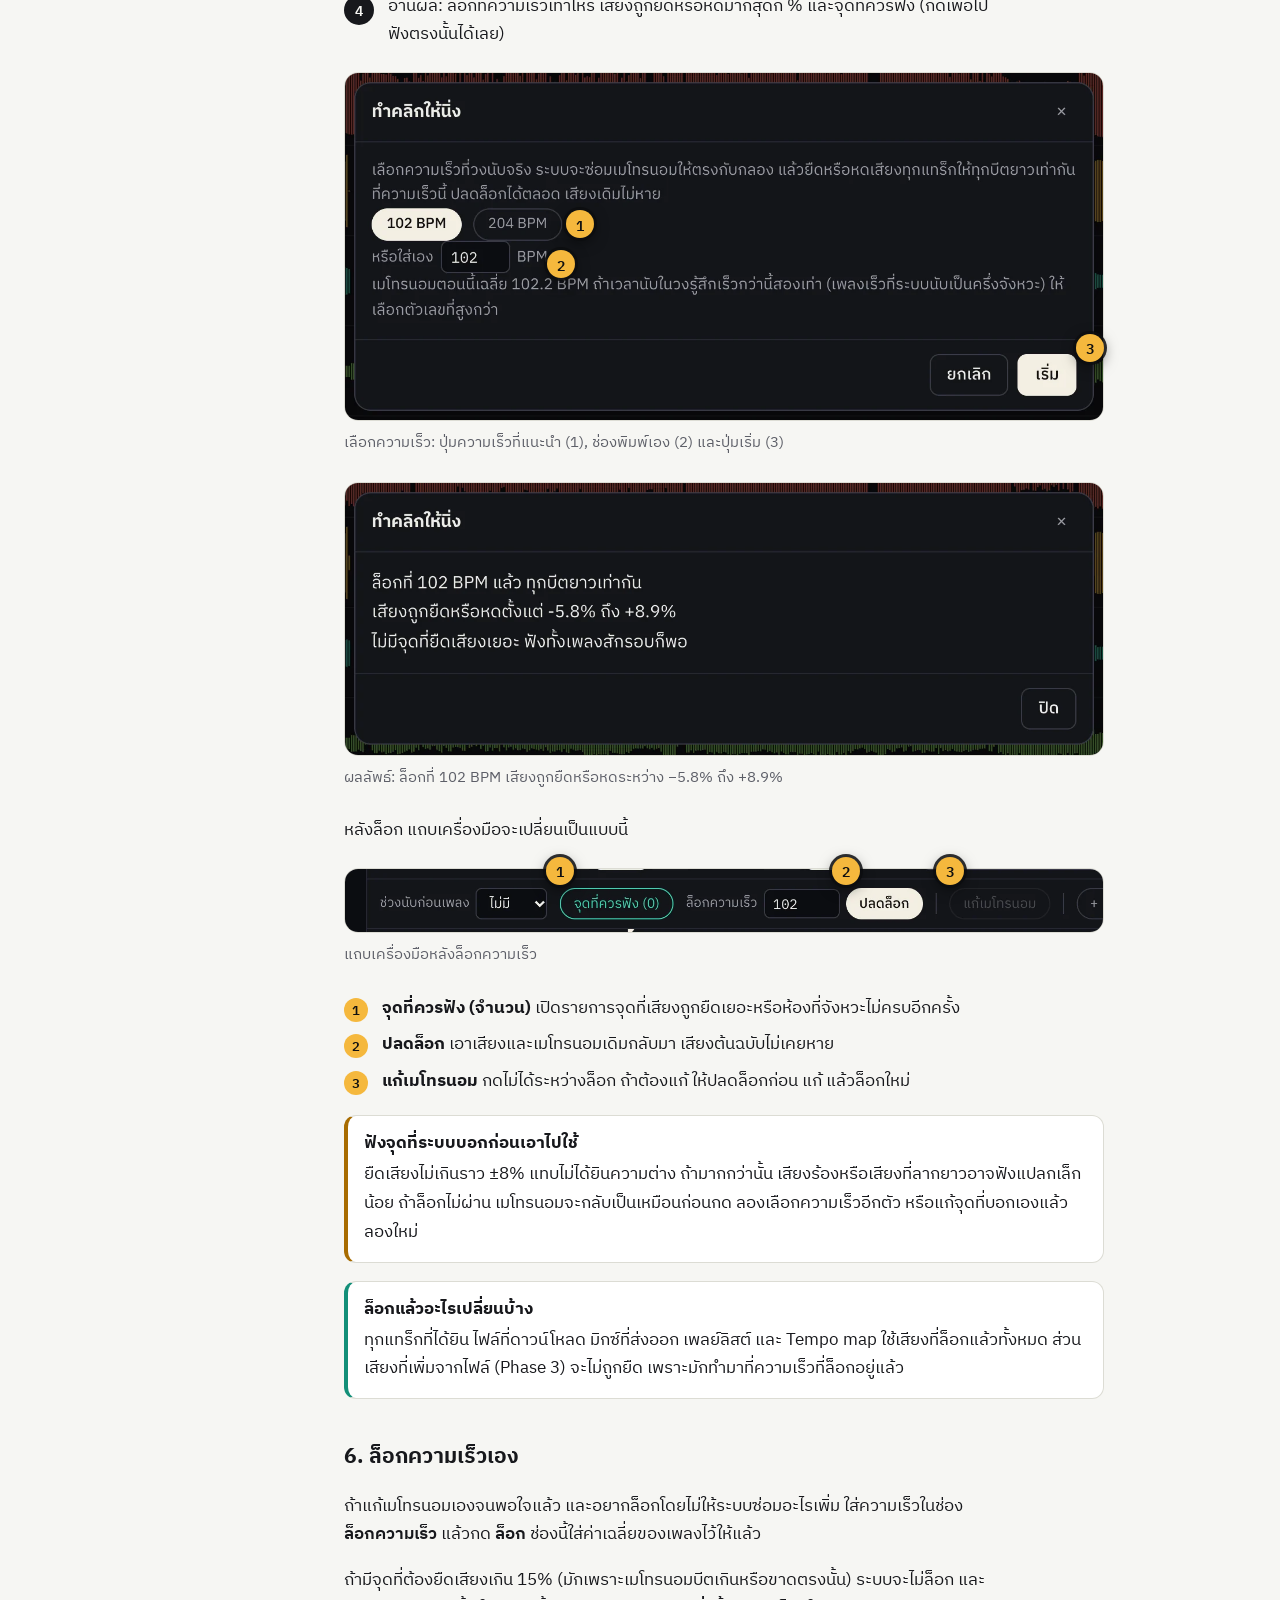
==== commit dbbf9740: "Route tracks to any output of the sound card; instrument switches in show mode Outputs - Each track " ====
--- a/docs/manual/index.html
+++ b/docs/manual/index.html
@@ -125,6 +125,7 @@
         <li><a href="#processing">รอแยกเสียง</a></li>
         <li><a href="#studio">รู้จักหน้าเพลง</a></li>
         <li><a href="#export">ส่งออกเบื้องต้น</a></li>
+        <li><a href="#outputs">ต่อการ์ดเสียงหลายช่อง</a></li>
       </ol>
       <a class="phase on" href="#phase-2"><small>Phase 2</small><strong>เมโทรนอมและความเร็ว</strong></a>
       <ol>
@@ -265,10 +266,10 @@
       <figure class="wide"><div class="shot"><a href="img/studio-mixer.webp" target="_blank" rel="noopener" title="เปิดภาพขนาดเต็ม"><img src="img/studio-mixer.webp" width="1440" height="968" alt="มิกเซอร์และไทม์ไลน์" loading="lazy"></a><span class="mark" style="left:2.29%;top:8.68%" aria-hidden="true">1</span><span class="mark" style="left:1.46%;top:12.92%" aria-hidden="true">2</span><span class="mark" style="left:1.46%;top:17.36%" aria-hidden="true">3</span><span class="mark" style="left:11.81%;top:35.91%" aria-hidden="true">4</span><span class="mark" style="left:2.5%;top:39.32%" aria-hidden="true">5</span><span class="mark" style="left:22%;top:26.5%" aria-hidden="true">6</span></div><figcaption>มิกเซอร์และไทม์ไลน์</figcaption></figure>
       <ol class="legend">
         <li><b>1</b><span><strong>พรีเซ็ตการฟัง</strong> สลับเร็วๆ ระหว่างทุกแทร็ก, คาราโอเกะ (ไม่มีเสียงร้อง), เสียงร้องอย่างเดียว, ไม่มีกลอง, ไม่มีเบส</span></li>
-        <li><b>2</b><span><strong>ออกลำโพงซ้าย-ขวา</strong> ส่งคิวกับเมโทรนอมไปข้างหนึ่ง ดนตรีไปอีกข้าง (เช่นคลิกเข้าหูฟัง in-ear ข้างเดียว) แทร็กที่ส่งไปข้างเดียวจะถูกรวมเป็นโมโนโดยไม่เบาลง</span></li>
+        <li><b>2</b><span><strong>ออกลำโพง / ออกช่อง</strong> ส่งคิวกับเมโทรนอมไปข้างหนึ่ง ดนตรีไปอีกข้าง (เช่นคลิกเข้าหูฟัง in-ear ข้างเดียว) แทร็กที่ส่งไปข้างเดียวจะถูกรวมเป็นโมโนโดยไม่เบาลง สลับได้ 2 แบบด้วยปุ่ม <span class="ui">ซ้าย·กลาง·ขวา</span> / <span class="ui">เลือกช่อง Out</span> แบบหลังใช้กับ audio interface หลายช่อง (หัวข้อ 7)</span></li>
         <li><b>3</b><span><strong>แถบเครื่องมือแก้ไข</strong> ช่วงนับก่อนเพลง, ทำคลิกให้นิ่ง, ล็อกความเร็ว, แก้เมโทรนอม, เพิ่มเสียงจากไฟล์, cue อธิบายละเอียดใน Phase 2 และ 3</span></li>
         <li><b>4</b><span><strong>ปุ่มของแต่ละแทร็ก</strong> <kbd>M</kbd> ปิดเสียง, <kbd>S</kbd> ฟังแทร็กนี้อย่างเดียว (โซโล่), ลูกศรลงคือดาวน์โหลดแทร็กนี้แทร็กเดียว</span></li>
-        <li><b>5</b><span><strong>ความดังและลำโพง</strong> เลื่อน fader เพื่อปรับความดัง (ตัวเลขเป็น dB) ปุ่ม <kbd>L</kbd> <kbd>C</kbd> <kbd>R</kbd> เลือกว่าแทร็กนี้ออกซ้าย กลาง หรือขวา ค่าลำโพงจำไว้ต่อเพลง</span></li>
+        <li><b>5</b><span><strong>ความดังและลำโพง</strong> เลื่อน fader เพื่อปรับความดัง (ตัวเลขเป็น dB) ปุ่ม <kbd>L</kbd> <kbd>C</kbd> <kbd>R</kbd> เลือกว่าแทร็กนี้ออกซ้าย กลาง หรือขวา (ในแบบ "เลือกช่อง Out" เป็นรายการ Out 1-2, Out 3-4 …) ค่านี้จำไว้ต่อเพลง</span></li>
         <li><b>6</b><span><strong>ไทม์ไลน์</strong> แถวบนสุดคือเวลา ท่อนเพลง คอร์ด และความเร็ว คลิกตรงไหนก็เล่นจากตรงนั้น คลิกชื่อท่อนเพื่อกระโดดไปท่อนนั้น ซูมด้วยปุ่ม − / + มุมขวา</span></li>
       </ol>
       <figure class="anim"><div class="shot"><img src="img/studio-play.webp" width="1440" height="330" alt="ระหว่างเล่น เส้นตำแหน่งวิ่งไปตามไทม์ไลน์ ชื่อท่อนและคอร์ดด้านบนเปลี่ยนตาม" loading="lazy"><span class="badge">ภาพเคลื่อนไหว</span></div><figcaption>ระหว่างเล่น เส้นตำแหน่งวิ่งไปตามไทม์ไลน์ ชื่อท่อนและคอร์ดด้านบนเปลี่ยนตาม</figcaption></figure>
@@ -297,6 +298,17 @@
         </table>
       </div>
       <div class="tip"><strong>แก้อะไรแล้ว ไฟล์ที่ส่งออกตามเสมอ</strong>ทุกการแก้ (เมโทรนอม cue ช่วงนับ การตัดแทร็ก การล็อกความเร็ว) จะมีผลกับไฟล์ที่ดาวน์โหลดครั้งถัดไป ไม่ต้องสั่งสร้างใหม่</div>
+
+      <h3 id="outputs">7. ต่อการ์ดเสียงหลายช่อง (audio interface)</h3>
+      <p>ถ้าใช้ audio interface ที่มีช่องออกมากกว่า 2 ช่อง เลือกได้ว่าแต่ละแทร็กออกช่องไหน เช่น ดนตรีออก Out 1-2 ไปมิกเซอร์หน้าเวที (PA) ส่วนเมโทรนอมกับ cue ออก Out 3-4 ไปหูฟัง in-ear ของวงเท่านั้น</p>
+      <ol class="steps">
+        <li>เสียบ audio interface แล้วตั้งให้เป็นอุปกรณ์เสียงหลักของเครื่อง: Mac ที่ <strong>System Settings → Sound → Output</strong> · Windows ที่ <strong>Settings → System → Sound → Output</strong></li>
+        <li>ใช้ Chrome หรือ Edge แล้วเปิดเพลงใหม่ แถวด้านบนจะขึ้น <span class="ui">ออกลำโพง (การ์ด N ช่อง)</span> กดปุ่ม <span class="ui">เลือกช่อง Out</span> (ถ้ายังเป็นแบบซ้าย·กลาง·ขวา) แต่ละแทร็กจะมีรายการช่องให้เลือก: Out 1-2 สเตอริโอ, Out 3-4 สเตอริโอ, Out 3 โมโน … สลับกลับเป็น <span class="ui">ซ้าย·กลาง·ขวา</span> ได้ตลอด ช่องที่ตั้งไว้ไม่เปลี่ยน โปรแกรมจำแบบที่เลือกไว้ทั้งหน้าเพลงและเพลย์ลิสต์</li>
+        <li>กดปุ่มลัด <span class="ui">คิว+เมโทรนอม Out 3-4 · ดนตรี Out 1-2</span> (หรือกลับกัน <span class="ui">คิว+เมโทรนอม Out 1-2 · ดนตรี Out 3-4</span>) หรือเลือกเองทีละแทร็ก ค่าที่เลือกจำไว้ต่อเพลง และติดไปกับเพลงเมื่อเพิ่มลงเพลย์ลิสต์</li>
+        <li>ในเพลย์ลิสต์ (Phase 4) เลือกช่องของแต่ละแทร็กได้เหมือนกัน และโหมดโชว์เล่นออกช่องตามที่ตั้งไว้</li>
+      </ol>
+      <div class="warn"><strong>ถ้าการ์ดเสียงมีช่องไม่พอ</strong>เช่น ตั้งเมโทรนอมไว้ Out 3-4 แต่ตอนนี้ใช้ลำโพงเครื่อง (2 ช่อง) แทร็กนั้นจะ<strong>ไม่มีเสียง</strong>และมีข้อความเตือนสีแดง ไม่ถูกย้ายไปรวมกับดนตรี กันคลิกหลุดออกลำโพงหน้าเวที เสียบการ์ดเสียงแล้วเปิดเพลงใหม่ก็กลับมาตามเดิม</div>
+      <div class="tip"><strong>ส่งออกมิกซ์ได้เฉพาะ Out 1-2</strong>ปุ่ม <span class="ui">ส่งออกมิกซ์</span> บันทึกเสียงที่ออก Out 1-2 เป็นไฟล์สเตอริโอ ส่วนไฟล์แยกแทร็กใน ZIP ไม่เปลี่ยนตามช่องที่เลือก</div>
     </section>
 
     <section id="phase-2">
@@ -600,7 +612,7 @@
         <li><b>3</b><span><strong>ฟังจากจุดเริ่ม · ฟัง 5 วิสุดท้าย · เฟดเข้า · เฟดออก</strong> (วินาที)</span></li>
         <li><b>4</b><span><strong>แทร็กที่เล่น</strong> ติ๊กออกเพื่อปิดแทร็กนั้นในเพลย์ลิสต์นี้</span></li>
         <li><b>5</b><span><strong>ความดัง</strong> −60 ถึง +12 dB ปล่อยเมาส์แล้วจึงมีผล ดับเบิลคลิกเพื่อกลับเป็น 0 dB</span></li>
-        <li><b>6</b><span><strong>L C R</strong> ลำโพงซ้าย กลาง ขวา ของแต่ละแทร็ก</span></li>
+        <li><b>6</b><span><strong>L C R</strong> ลำโพงซ้าย กลาง ขวา ของแต่ละแทร็ก ถ้าต่อ audio interface หลายช่องจะเป็นรายการช่อง (Out 1-2, Out 3-4, Out 3 …) และมีปุ่มลัด "คิว+เมโทรนอม Out 3-4 · ดนตรี Out 1-2"</span></li>
         <li><b>7</b><span><strong>ปุ่มลัด</strong> เปิดทุกแทร็ก, ปิดเสียงร้อง, เฉพาะเปียโน + ดนตรีอื่นๆ, ความดังเท่าเดิมทุกแทร็ก, คิว+เมโทรนอม ซ้าย · ดนตรี ขวา (และกลับกัน), ทุกแทร็กตรงกลาง</span></li>
       </ol>
 
@@ -628,6 +640,7 @@
           </tbody>
         </table>
       </div>
+      <p><strong>เปิดปิดเครื่องดนตรีทั้งเซ็ต</strong> ใต้ชื่อเพลงถัดไปมีปุ่มรูปเครื่องดนตรี: เสียงร้อง กลอง เบส กีตาร์ เปียโน ดนตรีอื่น เมโทรนอม และ cue ปุ่มที่มีสีคือเปิดอยู่ ปุ่มสีเทามีเส้นขีดคือปิด แตะเพื่อสลับ มีผลกับ<strong>ทุกเพลงในเซ็ต</strong> เช่น วันนี้มือกีตาร์มาเล่นสด แตะ "กีตาร์" ครั้งเดียว ทุกเพลงจะไม่มีกีตาร์จาก data ถ้ากำลังเล่นอยู่ เพลงจะเปลี่ยนเป็นเสียงใหม่ภายในราว 1–2 วินาที ต่อจากจุดเดิม (ปุ่มจะกะพริบระหว่างรอ) จุดเล็กมุมปุ่มบอกว่าปุ่มนั้นถูกเปลี่ยนจากโหมดโชว์ กด <span class="ui">คืนค่าตามเพลย์ลิสต์</span> เพื่อกลับไปใช้ค่าของแต่ละเพลง ปุ่มจาง ๆ คือเพลงนี้ไม่มีเครื่องนั้น และหน้าเพลย์ลิสต์จะบอกไว้ว่าโหมดโชว์ปิดอะไรอยู่</p>
       <p><strong>ล็อกจอ</strong> กด <span class="ui">ล็อกจอ</span> เมื่อพร้อมเล่น ปุ่มบนจอจะไม่ทำงานเมื่อแตะโดนพลาด ส่วนแป้นเหยียบและคีย์บอร์ดยังใช้ได้ตามปกติ จะปลดล็อกหรือออกต้อง<strong>กดค้างไว้ราว 1 วินาที</strong></p>
       <figure><div class="shot"><a href="img/show-locked.webp" target="_blank" rel="noopener" title="เปิดภาพขนาดเต็ม"><img src="img/show-locked.webp" width="418" height="62" alt="ตอนล็อกจอ ปุ่มเปลี่ยนเป็น &quot;กดค้างเพื่อปลดล็อก&quot; และ &quot;กดค้างเพื่อออก&quot;" loading="lazy"></a></div><figcaption>ตอนล็อกจอ ปุ่มเปลี่ยนเป็น &quot;กดค้างเพื่อปลดล็อก&quot; และ &quot;กดค้างเพื่อออก&quot;</figcaption></figure>
       <div class="warn"><strong>กันออกจากหน้าโดยไม่ตั้งใจ</strong>ระหว่างโหมดโชว์ ถ้ากดย้อนกลับ ปิดแท็บ หรือรีโหลด เบราว์เซอร์จะถามก่อน และเพลงจะไม่หยุดเพราะไปกดลิงก์อื่นในโปรแกรม</div>
@@ -651,7 +664,7 @@
       <ol class="steps">
         <li>เล่นเพลย์ลิสต์ทั้งเซ็ตหนึ่งรอบ ทุกเพลงจะถูกเตรียมเสียงไว้ล่วงหน้า วันงานเริ่มได้ทันที</li>
         <li>เช็กว่าเพลงที่ต้องหยุดรอ (พิธีกรพูด เปลี่ยนเครื่อง) เปิด <span class="ui">หยุดหลังเพลงนี้</span> ไว้แล้ว</li>
-        <li>เสียบสายออก audio interface ตั้งให้เมโทรนอมกับ cue ออกฝั่งหูฟังของวง (หัวข้อ 3 ปุ่มลัด "คิว+เมโทรนอม ซ้าย · ดนตรี ขวา")</li>
+        <li>เสียบสายออก audio interface ตั้งให้เมโทรนอมกับ cue ออกช่องหูฟังของวง เช่นปุ่มลัด "คิว+เมโทรนอม Out 3-4 · ดนตรี Out 1-2" (หัวข้อ 3) หรือ "คิว+เมโทรนอม ซ้าย · ดนตรี ขวา" ถ้าการ์ดมีแค่ 2 ช่อง</li>
         <li>ต่อสายชาร์จ และปิดการแจ้งเตือน (โหมดห้ามรบกวนบน Mac หรือ Focus assist บน Windows)</li>
         <li>เข้าโหมดโชว์ ลองแป้นเหยียบทุกปุ่ม แล้วกด <span class="ui">ล็อกจอ</span></li>
       </ol>
